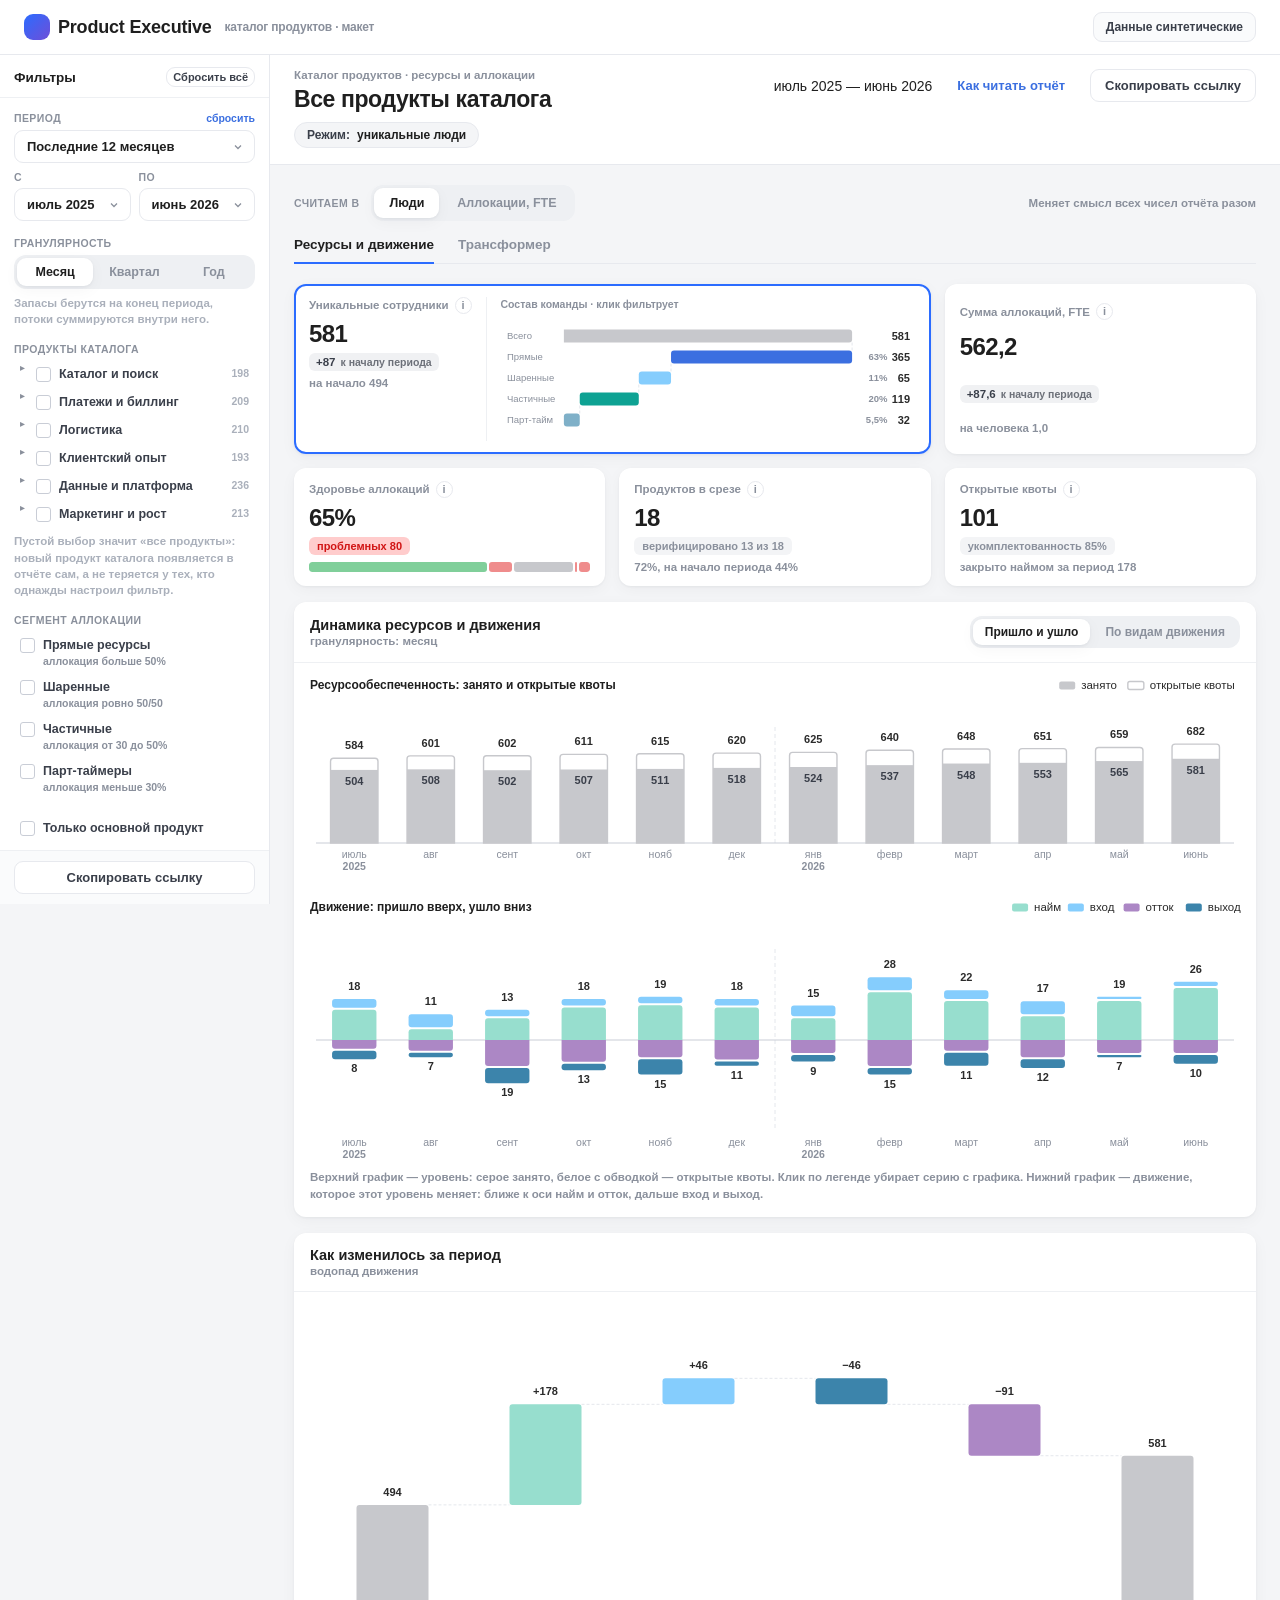
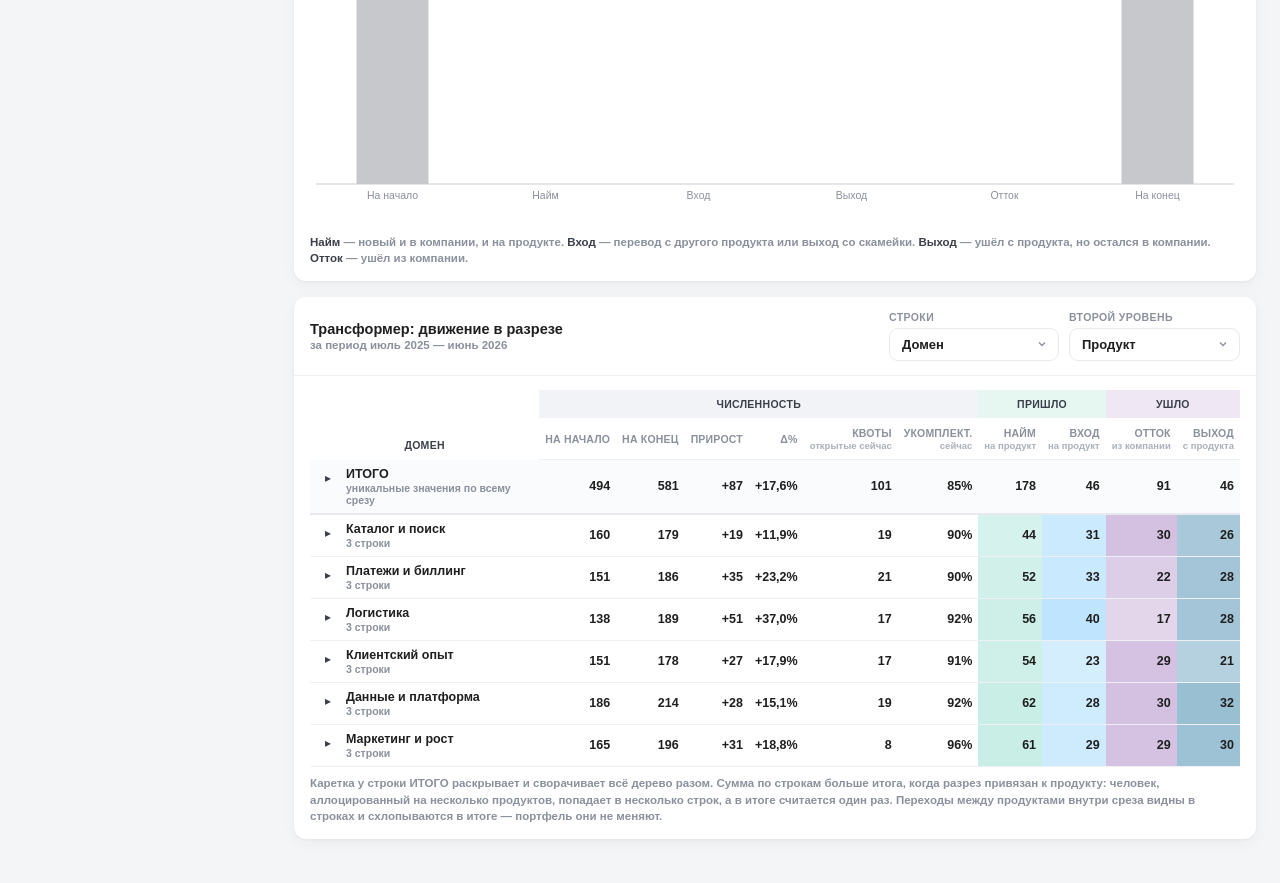
==== index.standalone.html @ 46cd93f0 "Разложение состава — вертикальным каскадом, скругления по правилу Состав команды - Каскад развёрнут " ====
<!DOCTYPE html>
<html lang="ru">
<head>
<meta charset="utf-8">
<meta name="viewport" content="width=device-width,initial-scale=1">
<title>Product Executive Report — ресурсы и аллокации по продуктовой структуре</title>
<style>
/* ============================================================================
   Product Executive Report — стили.
   Дизайн-система TeamPulse: токены раздела 2 скопированы целиком, значения
   не правлены. Всё, что добавлено здесь, собрано ИЗ ТОКЕНОВ — новых величин
   «на глаз» в файле нет.
   ========================================================================== */
:root{
  /* ---------- Поверхности и текст ---------- */
  --bg:#f4f5f7; --card:#ffffff; --line:#e7e9ee; --line2:#eef0f3;
  --ink:#1f1f1f; --ink2:#3a3f4a; --muted:#8a909c; --muted2:#aab0bb;

  /* ---------- Светофор: ровно два сигнала ---------- */
  --green:#12b048; --green-bg:#bff2cd; --green-tx:#0a8f3c;
  --red:#f51f1f;   --red-bg:#ffcccc;   --red-tx:#d11414;
  /* Жёлтый в светофоре ЗАПРЕЩЁН. Он есть только для severity AI-плашек. */
  --warn:#f59300;  --warn-bg:#ffe6a0;  --warn-tx:#9a6500;

  /* ---------- Акцент и служебное ---------- */
  --blue:#3b6fe0;  --blue-bg:#eef3fe;  --act:#2b6cff;
  --ai:#6f4ed8;    --ai-bg:#f2eefc;    --ai-tx:#5334c4;
  --bench:#9aa0ac;

  /* ---------- Расстояния: десять ступеней ---------- */
  --s1:2px;  --s2:4px;  --s3:6px;  --s4:8px;  --s5:10px;
  --s6:12px; --s7:14px; --s8:16px; --s9:20px; --s10:24px;

  /* ---------- Типографика: семь ролей ---------- */
  --fs-micro:9.5px; --fs-cap:10.5px; --fs-note:11.5px; --fs-body:12.5px;
  --fs-lead:13.5px; --fs-head:16px;  --fs-hero:24px;

  /* ---------- Радиусы ---------- */
  --r1:3px; --r2:6px; --r3:9px; --r4:12px; --r5:16px; --r-pill:999px;
  --radius:var(--r4);
  --pad-cell:var(--s5);

  /* ---------- Тени: ровно две ---------- */
  --shadow:0 1px 3px rgba(20,28,45,.06),0 4px 16px rgba(20,28,45,.04);
  --shadow-lg:0 8px 28px rgba(20,28,45,.16);

  /* ---------- Геометрия ---------- */
  --head-h:51px;
  /* Зеркало STACK_GAP из draw.js. Один зазор задаётся двумя механизмами:
     внутри SVG — константой, между двумя SVG — этим токеном. Расходиться
     им нельзя, иначе одинаковый по смыслу воздух выглядит разным. */
  --chart-gap:26px;
  --shelf-w:270px;      /* ширина полки фильтров */
}
*{box-sizing:border-box}
html,body{margin:0;padding:0}
body{font-family:Inter,Helvetica,Arial,sans-serif;font-size:14px;
  background:var(--bg);color:var(--ink);-webkit-font-smoothing:antialiased}
button{font-family:inherit}
.hidden{display:none!important}

/* ===== Шапка приложения ===== */
.apphead{background:#fff;border-bottom:1px solid var(--line);position:sticky;top:0;z-index:50}
.apphead-top{display:flex;align-items:center;gap:var(--s7);padding:var(--s6) var(--s10)}
.logo{font-weight:800;font-size:18px;letter-spacing:-.2px;display:flex;align-items:center;gap:var(--s4)}
.logo .mark{width:26px;height:26px;border-radius:var(--r3);
  background:linear-gradient(135deg,#2b6cff,#6f4ed8);display:inline-block}
.logo small{color:var(--muted);font-weight:600;font-size:12px}
.apphead .spacer{flex:1}
.apphead .period{font-size:12px;color:var(--ink2);font-weight:700;border:1px solid var(--line);
  border-radius:var(--r3);padding:7px var(--s6);background:#fafbfc;white-space:nowrap}

/* ===== Кнопки ===== */
.btn{border:1px solid var(--line);background:#fff;border-radius:var(--r3);padding:8px 14px;
  font-weight:600;color:var(--ink2);cursor:pointer;font-size:13px;display:inline-flex;
  align-items:center;gap:7px;transition:background .15s,border-color .15s}
.btn:hover{background:#fafbfc;border-color:#d8dce4}
.btn.primary{background:var(--act);border-color:var(--act);color:#fff}
.btn.primary:hover{background:#1b5cf0}
.btn.ghost{border-color:transparent;color:var(--blue)}
.btn.ghost:hover{background:var(--blue-bg)}
.btn.xs{padding:3px 6px;min-width:24px;font-size:11px}

/* ===== Раскладка: полка фильтров слева, отчёт справа ===== */
.layout{display:flex;min-height:calc(100vh - var(--head-h));align-items:stretch}
.shelf{width:var(--shelf-w);flex:0 0 var(--shelf-w);background:#fff;
  border-right:1px solid var(--line);position:sticky;top:var(--head-h);
  height:calc(100vh - var(--head-h));display:flex;flex-direction:column}
.shelf-h{display:flex;align-items:center;gap:var(--s4);padding:var(--s6) var(--s7) var(--s5);
  border-bottom:1px solid var(--line2)}
.shelf-h b{font-size:var(--fs-lead);font-weight:800;flex:1}
.shelf-b{flex:1;min-height:0;overflow-y:auto;padding:var(--s7) var(--s7) var(--s9)}
.shelf-f{border-top:1px solid var(--line2);padding:var(--s5) var(--s7);display:flex;gap:var(--s4);background:#fafbfc}
.shelf-f .btn{flex:1;justify-content:center}
.main-col{flex:1;min-width:0;display:flex;flex-direction:column;background:var(--bg)}
.content{flex:1;padding:var(--s9) var(--s10) 44px;min-width:0}

/* ===== Группа фильтров ===== */
.fg{margin-bottom:var(--s8)}
.fg>label,.fg .fg-h{display:flex;align-items:center;gap:var(--s3);font-size:var(--fs-cap);
  text-transform:uppercase;letter-spacing:.4px;color:var(--muted);font-weight:800;margin-bottom:var(--s3)}
.fg .fg-h .sp{flex:1}
.fg .fg-h button{border:0;background:transparent;padding:0;font:inherit;font-size:var(--fs-cap);
  text-transform:none;letter-spacing:0;color:var(--blue);font-weight:700;cursor:pointer}
.fg .fg-h button:hover{text-decoration:underline}
.fhint{font-size:var(--fs-note);color:var(--muted2);font-weight:600;margin-top:var(--s3);line-height:1.4}
.ctl{display:flex;flex-direction:column;gap:5px}
.ctl>span,.ctl label{font-size:var(--fs-cap);text-transform:uppercase;letter-spacing:.4px;
  color:var(--muted);font-weight:800}
select,.ctl select{appearance:none;border:1px solid var(--line);background:#fff;border-radius:var(--r3);
  padding:8px 30px 8px var(--s6);font-size:13px;color:var(--ink);font-weight:600;cursor:pointer;
  width:100%;max-width:100%;text-overflow:ellipsis;font-family:inherit;
  background-image:url("data:image/svg+xml;utf8,<svg xmlns='http://www.w3.org/2000/svg' width='12' height='12' viewBox='0 0 24 24' fill='none' stroke='%238a909c' stroke-width='2.5'><path d='M6 9l6 6 6-6'/></svg>");
  background-repeat:no-repeat;background-position:right var(--s5) center}
.fg-row{display:flex;gap:var(--s4);margin-top:var(--s4)}
.fg-row .ctl{flex:1;min-width:0}

/* Сегментированный переключатель */
.sub-tabs{display:inline-flex;gap:3px;background:#eef0f3;border-radius:var(--r4);padding:3px;margin:0}
.sub-tab{border:0;background:transparent;padding:8px 15px;border-radius:var(--r3);font-weight:700;
  font-size:var(--fs-body);color:var(--muted);cursor:pointer;display:inline-flex;align-items:center;
  gap:7px;transition:background .15s,color .15s;white-space:nowrap}
.sub-tab:hover{color:var(--ink2)}
.sub-tab.active{background:#fff;color:var(--ink);box-shadow:var(--shadow)}
.sub-tabs.wide{display:flex;width:100%}
.sub-tabs.wide .sub-tab{flex:1;justify-content:center;padding:7px var(--s5)}

/* Чекбоксы: дерево продуктов, сегменты, флаги */
.opt-list{display:flex;flex-direction:column;gap:1px}
.opt-i{display:flex;align-items:flex-start;gap:var(--s4);width:100%;text-align:left;border:0;
  background:none;padding:5px var(--s3);border-radius:var(--r2);font:inherit;font-size:var(--fs-body);
  font-weight:600;color:var(--ink2);cursor:pointer;line-height:1.35}
.opt-i:hover{background:#f4f6fa}
.opt-i .box{flex:none;width:15px;height:15px;margin-top:1px;border:1.5px solid #c9cdd6;
  border-radius:var(--r1);background:#fff;position:relative}
.opt-i.on .box{background:var(--act);border-color:var(--act)}
.opt-i.on .box::after{content:'';position:absolute;left:4px;top:1px;width:4px;height:8px;
  border:solid #fff;border-width:0 2px 2px 0;transform:rotate(45deg)}
.opt-i.part .box{background:var(--act);border-color:var(--act)}
.opt-i.part .box::after{content:'';position:absolute;left:2.5px;top:6px;width:8px;height:2px;background:#fff}
.opt-i .nm{min-width:0;flex:1}
.opt-i .cnt{flex:none;font-size:var(--fs-cap);font-weight:700;color:var(--muted2);
  font-variant-numeric:tabular-nums}
.opt-i .sub{display:block;font-size:var(--fs-cap);color:var(--muted);font-weight:600}
.opt-i.kid{padding-left:var(--s9)}
.tree-tw{border:0;background:none;padding:0;margin:0;width:16px;flex:none;color:var(--muted);
  font-size:10px;cursor:pointer;line-height:1.35}
.tree-tw:hover{color:var(--act)}
.tree-row{display:flex;align-items:flex-start}
.tree-row .opt-i{flex:1;min-width:0}

/* «Только основной продукт» — такой же флажок, как остальные фильтры полки.
   Тумблер выглядел деталью из другой системы: в полке уже есть один способ
   включить фильтр, и второй заставлял разбираться, чем они отличаются. */
.sw-row{display:flex;align-items:flex-start;gap:var(--s4);width:100%;text-align:left;
  border:0;background:none;padding:5px var(--s3);border-radius:var(--r2);font:inherit;
  font-size:var(--fs-body);font-weight:600;color:var(--ink2);cursor:pointer;line-height:1.35}
.sw-row:hover{background:#f4f6fa}
.sw{flex:none;width:15px;height:15px;margin-top:1px;border:1.5px solid #c9cdd6;
  border-radius:var(--r1);background:#fff;position:relative}
.sw-row.on .sw{background:var(--act);border-color:var(--act)}
.sw-row.on .sw::after{content:'';position:absolute;left:4px;top:1px;width:4px;height:8px;
  border:solid #fff;border-width:0 2px 2px 0;transform:rotate(45deg)}
.sw-row .sw-t{min-width:0;flex:1}

/* ===== Заголовок отчёта ===== */
.reporthead{background:#fff;border-bottom:1px solid var(--line);padding:var(--s7) var(--s10) var(--s8)}
.rh-row{display:flex;align-items:flex-start;gap:var(--s8);flex-wrap:wrap}
.rh-main{min-width:0;flex:1}
.rh-crumbs{font-size:var(--fs-note);color:var(--muted);font-weight:600;margin-bottom:5px}
.rh-title{font-size:23px;font-weight:800;letter-spacing:-.4px;margin:0 0 var(--s4);line-height:1.2}
.rh-side{display:flex;align-items:center;gap:var(--s5);flex-wrap:wrap}
.chips{display:flex;align-items:center;gap:var(--s4);flex-wrap:wrap}
.chip{display:inline-flex;align-items:center;gap:7px;border-radius:var(--r-pill);padding:5px var(--s6);
  font-size:12px;font-weight:700;background:var(--blue-bg);color:#2b5fd0;border:1px solid #dbe6fd}
.chip .x{width:14px;height:14px;border-radius:50%;border:0;padding:0;cursor:pointer;
  background:rgba(43,95,208,.14);color:#2b5fd0;font-size:11px;line-height:1;
  display:inline-flex;align-items:center;justify-content:center}
.chip .x:hover{background:rgba(43,95,208,.28)}
.chip.bench{background:#f4f5f7;color:var(--ink2);border-color:var(--line)}
.chip.bench b{color:var(--ink)}

/* Полоса режима: люди или аллокации. Стоит над отчётом, потому что меняет
   не один блок, а смысл всех чисел сразу. */
.moderow{display:flex;align-items:center;gap:var(--s6);flex-wrap:wrap;margin:0 0 var(--s8)}
.moderow .lbl{font-size:var(--fs-cap);text-transform:uppercase;letter-spacing:.4px;
  color:var(--muted);font-weight:800}
.moderow .sp{flex:1}
.hint-txt{font-size:var(--fs-note);color:var(--muted);font-weight:600;max-width:520px;text-align:right}
.tabs{display:flex;gap:var(--s10);border-bottom:1px solid var(--line);margin:0 0 var(--s9)}
.tab{border:0;background:none;padding:0 0 var(--s5);font:inherit;font-size:var(--fs-lead);
  font-weight:700;color:var(--muted);cursor:pointer;border-bottom:2px solid transparent;margin-bottom:-1px}
.tab:hover{color:var(--ink2)}
.tab.active{color:var(--ink);border-bottom-color:var(--act)}

/* ===== Заголовок блока ===== */
.block-h{display:flex;align-items:baseline;gap:var(--s6);margin:var(--s10) 0 var(--s5);flex-wrap:wrap}
.block-h:first-child{margin-top:0}
.block-name{font-size:var(--fs-head);font-weight:800;letter-spacing:-.2px}
.block-hint{font-size:12px;color:var(--muted);font-weight:600}
.block-h .sp{flex:1}

/* ===== KPI ===== */
.kpis{display:grid;grid-template-columns:repeat(auto-fit,minmax(176px,1fr));gap:var(--s7);
  margin-bottom:var(--s8)}
.kpis.n2{grid-template-columns:repeat(2,minmax(0,1fr))}
.kpis.n3{grid-template-columns:repeat(3,minmax(0,1fr))}
.kpis.n4{grid-template-columns:repeat(4,minmax(0,1fr))}
.kpis.n5{grid-template-columns:repeat(5,minmax(0,1fr))}
/* Шесть колонок под пять карточек: первая занимает две. Разложение состава
   живёт внутри той карточки, число которой оно разбирает, — отдельной панели
   во всю ширину экрана этот сюжет не заслуживает. */
.kpis.n6{grid-template-columns:repeat(6,minmax(0,1fr))}
.kpi{background:#fff;border-radius:var(--radius);box-shadow:var(--shadow);padding:13px 15px}
.kpi .k-label{font-size:var(--fs-note);color:var(--muted);font-weight:700;margin-bottom:7px;
  display:flex;align-items:center;gap:var(--s3);flex-wrap:wrap}
.kpi .k-val{font-size:var(--fs-hero);font-weight:800;letter-spacing:-.6px;line-height:1.1}
.kpi .k-row{display:flex;align-items:center;gap:var(--s4);margin-top:var(--s3);flex-wrap:wrap}
.kpi .k-row:empty{margin:0}
.kpi .k-sub{font-size:var(--fs-note);color:var(--muted);font-weight:600}
.kpi.lead-card{outline:2px solid var(--act);outline-offset:-2px}
/* Одна высота строк во всей полосе: карточка — subgrid на четыре строки
   родителя. Перенос заголовка в одной карточке добавляет строку ВСЕМ, зато
   значения и подписи остаются на одном уровне. @supports обязателен: без
   subgrid карточка должна остаться обычным блоком. */
@supports (grid-template-rows:subgrid){
  .kpi{display:grid;grid-template-rows:subgrid;grid-row:span 4;row-gap:0}
}
/* Широкая карточка: слева те же четыре строки, справа график. Из subgrid она
   выходит намеренно — её содержимое раскладывается по горизонтали, и
   выравнивать по строкам внутри неё нечего. Соседние карточки продолжают
   выравниваться между собой. */
.kpi.hero{grid-column:span 2;grid-row:span 4;display:flex;align-items:stretch;
  gap:var(--s7);min-width:0}
.kpi.hero .h-left{display:flex;flex-direction:column;min-width:118px;flex:0 0 auto}
.kpi.hero .h-left .k-row:first-of-type{margin-top:auto}
.kpi.hero .h-aside{flex:1;min-width:0;display:flex;flex-direction:column;
  border-left:1px solid var(--line2);padding-left:var(--s7)}
.kpi.hero .h-aside .svgchart{flex:1;min-height:0}
.kpi.hero .h-cap{font-size:var(--fs-cap);color:var(--muted);font-weight:600;
  margin-bottom:var(--s2);line-height:1.35}
.kpi.hero .h-cap b{color:var(--ink2)}

/* Риска состава: форма распределения без таблицы. Числа — в подсказке. */
.mini-bar{display:flex;width:100%;height:10px;gap:2px;border-radius:var(--r1);overflow:hidden}
.mini-bar i{display:block;min-width:2px;border-radius:var(--r1);cursor:help;
  transition:filter .12s}
.mini-bar i:hover{filter:brightness(1.08) saturate(1.3)}

/* ===== Панели ===== */
.panel{background:#fff;border-radius:var(--radius);box-shadow:var(--shadow);overflow:hidden}
.panel-h{padding:var(--s7) var(--s8);font-weight:700;font-size:14.5px;
  border-bottom:1px solid var(--line2);display:flex;align-items:center;
  justify-content:space-between;gap:var(--s6)}
.panel-h .sub{font-size:var(--fs-note);color:var(--muted);font-weight:600}
.panel-h .h-txt{display:flex;flex-direction:column;gap:2px;min-width:0}
.panel-h.with-tabs{flex-wrap:wrap;row-gap:var(--s5)}
.panel-h .sub-tabs{margin:0 0 0 auto;flex:0 0 auto}
.panel-h .sub-tabs .sub-tab{padding:6px var(--s6);font-size:12px}
.panel-h select{width:auto;min-width:150px}
.panel-b{padding:var(--s7) var(--s8)}
/* Переключатели содержимого панели живут в её шапке или первой строкой тела —
   там, где меняется то, что они переключают, а не в отдельной полосе над
   панелью. Больше пяти вариантов — это select, а не сегментированный
   переключатель. */
.h-ctl{display:flex;gap:var(--s5);align-items:flex-end;flex-wrap:wrap;margin:0 0 var(--s7)}
.panel-h .h-ctl{margin:0 0 0 auto}
.h-ctl select{min-width:0;width:auto}
.h-ctl .ctl{min-width:132px}
/* align-items:start — панели с таблицами стоят своей высотой. Тянуть их до
   высоты соседа значит копить пустоту под таблицей: соседняя панель выше
   не потому, что в ней больше смысла, а потому, что в ней больше строк. */
.grid2{display:grid;grid-template-columns:minmax(0,1fr) minmax(0,1fr);gap:var(--s8);align-items:start}
/* Панели с ГРАФИКАМИ, наоборот, тянутся до общей высоты: график умеет
   занять любую высоту, и колонки обязаны заканчиваться на одной линии.
   Иначе под узкой панелью копится серая пустота, которой там быть не должно. */
.grid-60-40{display:grid;grid-template-columns:minmax(0,60fr) minmax(0,40fr);
  gap:var(--s8);align-items:stretch}
.grid-60-40>.panel{display:flex;flex-direction:column;min-width:0}
.grid-60-40>.panel>.panel-b{flex:1;min-height:0;display:flex;flex-direction:column}
.grid-60-40 .panel-b.fill-b>.svgchart{flex:1;min-height:0}
.p-dyn .chart-stack{flex:1;min-height:0;display:flex;flex-direction:column}
.p-dyn .chart-stack>.svgchart{flex:0 0 auto}
.stack{display:flex;flex-direction:column;gap:var(--s8)}

/* ===== Дельты и метки ===== */
.delta{display:inline-flex;align-items:center;gap:5px;font-size:var(--fs-note);font-weight:700;
  padding:3px 7px;border-radius:var(--r2);white-space:nowrap;cursor:help}
.delta .d-vs{font-weight:600;font-size:var(--fs-cap);opacity:.72}
.delta.up{background:var(--green-bg);color:var(--green-tx)}
.delta.down{background:var(--red-bg);color:var(--red-tx)}
.delta.flat{background:#f0f1f3;color:var(--muted)}
.delta.neu{background:#f0f1f3;color:var(--ink2)}
.sig-chip{display:inline-block;font-size:11px;font-weight:700;padding:3px var(--s4);
  border-radius:var(--r2);white-space:nowrap}
.sig-chip.good{background:var(--green-bg);color:var(--green-tx)}
.sig-chip.bad{background:var(--red-bg);color:var(--red-tx)}
.sig-chip.warn,.sig-chip.neutral{background:#f3f4f6;color:var(--muted)}
.kpi-tag{display:inline-block;font-size:9px;font-weight:800;text-transform:uppercase;
  letter-spacing:.3px;padding:2px var(--s3);border-radius:var(--r2);
  background:var(--blue-bg);color:#2b5fd0}
.info{display:inline-flex;align-items:center;justify-content:center;width:17px;height:17px;
  border-radius:50%;border:1px solid var(--line);background:#fff;color:var(--muted);
  font-family:inherit;font-size:11px;font-weight:700;line-height:1;letter-spacing:.2px;
  cursor:help;flex:0 0 auto;user-select:none;transition:border-color .12s,color .12s,background .12s}
.info:hover{border-color:var(--act);background:var(--blue-bg);color:var(--act)}

/* ===== Кольцевой индикатор доли ===== */
.ring{display:inline-flex;align-items:center;gap:var(--s5)}
.ring svg{display:block}
.ring .rv{font-size:var(--fs-lead);font-weight:800}

/* ===== Таблицы ===== */
.ptable{width:100%;border-collapse:collapse;font-size:var(--fs-body)}
.ptable th{font-size:var(--fs-cap);text-transform:uppercase;letter-spacing:.2px;color:var(--muted);
  font-weight:700;text-align:right;padding:var(--s5) var(--s4);border-bottom:1px solid var(--line2);
  white-space:nowrap}
.ptable th.txt{text-align:left;padding-left:var(--pad-cell)}
.ptable td{text-align:right;padding:var(--s4);font-weight:600;border-bottom:1px solid var(--line2);
  white-space:nowrap;font-variant-numeric:tabular-nums}
.ptable td.txt{text-align:left;font-weight:700;padding-left:var(--pad-cell);font-variant-numeric:normal}
.ptable tr.urow{cursor:pointer}
.ptable tr.urow:hover{background:#fafbfc}
.ptable tr.urow.sel{background:#f5f8ff;box-shadow:inset 3px 0 0 var(--act)}
.ptable tr.total td{border-top:2px solid var(--line);border-bottom:0;font-weight:800;background:#fafbfc}
.unit-sub{display:block;font-size:var(--fs-cap);color:var(--muted);font-weight:600;margin-top:1px}
.ptable.dense th{padding:var(--s4) var(--s3);font-size:var(--fs-cap)}
.ptable.dense td{padding:7px var(--s3)}
.ptable.dense td.lead{font-weight:800;color:var(--ink)}
.ptable.dense td.vs,.ptable.dense th.vs{border-left:1px solid var(--line2)}
.tbl-wrap{overflow:auto;max-width:100%}

/* Каретка раскрытия — своя колонка, не приклеена к тексту. Строки без детей
   получают распорку, тогда имена стоят на одной вертикали. */
.caret-btn{display:inline-flex;align-items:center;justify-content:center;width:23px;height:23px;
  margin-right:7px;border:0;background:transparent;border-radius:var(--r2);color:var(--ink2);
  font-size:12px;cursor:pointer;transition:background .15s,color .15s;flex:0 0 auto}
.caret-btn:hover{background:#e7edf7;color:var(--act)}
.caret-btn[data-open]{color:var(--act)}
.caret-spacer{display:inline-block;width:23px;margin-right:7px;flex:0 0 auto}
.ptable td.txt .row-label{display:flex;align-items:flex-start}
.ptable td.txt .row-body{min-width:0}
.ptable tr.lvl2 td.txt{padding-left:var(--s10)}
.ptable tr.lvl2 td.txt .row-body{font-weight:600;color:var(--ink2)}
.ptable tr.lvl2 td{background:#fcfcfd}
.ptable tr.lvl3 td.txt{padding-left:44px}
.ptable tr.lvl3 td.txt .row-body{font-weight:600;color:var(--muted)}
.ptable tr.lvl3 td{background:#fcfcfd}
.hint-col{display:block;font-size:var(--fs-micro);font-weight:700;color:var(--muted2);
  text-transform:none;letter-spacing:0;margin-top:1px}

/* ---------- Трансформер ----------
   Шапка в две строки: смысловые группы сверху, имена колонок под ними.
   Заливка группы — гамма потоков, а НЕ светофор: приход не «хорошо»,
   уход не «плохо», оценки у движения нет. */
.pivot thead th{position:sticky;top:0;z-index:3;background:#fff}
/* Липкая строка ИТОГО стоит ПОД шапкой, поэтому её смещение обязано равняться
   высоте шапки. У таблицы с одной строкой заголовков это 26px, у трансформера
   движения с группами колонок — вдвое больше. Пока смещение было одно на всех,
   двухстрочный отступ у однострочной шапки прятал первую строку данных под
   заголовком: в матрице пропадала самая крупная профессия. */
.pivot tr.total.top td{position:sticky;top:26px;z-index:2;border-top:0;
  border-bottom:2px solid var(--line);background:#fafbfc}
.pivot.grp2 thead tr:last-child th{top:26px}
.pivot.grp2 tr.total.top td{top:52px}
.pivot thead tr.grp th{top:0;text-align:center;font-size:var(--fs-cap);letter-spacing:.3px;
  color:var(--ink2);border-bottom:1px solid #fff}
.pivot thead tr.grp th.g-cnt{background:#f2f3f6}
.pivot thead tr.grp th.g-in{background:#e6f6f1}
.pivot thead tr.grp th.g-out{background:#efe8f4}
.pivot thead tr.grp th.g-alloc{background:#e7f2f7}
.pivot thead th[rowspan]{text-align:left;vertical-align:bottom;background:#fff}
.pivot td .zero{color:var(--muted2)}
.pivot th.txt{min-width:168px}
.pivot td.txt{max-width:260px;white-space:normal}
.stable th,.mtx th{text-align:right}
.stable th.txt,.mtx th.txt{text-align:left}

/* ---------- Разбивка полосой в ячейке ----------
   Кольца и горизонтальные бар-чарты для разбивок запрещены: доля читается
   по числу точнее, чем по углу сектора. Полоса растёт от левого края —
   у всех строк общий старт, поэтому длины сравниваются глазом. */
.btable td.barcell,.btable th.bar-th{text-align:left;padding-left:var(--pad-cell)}
/* Пояснение под именем строки переносится по словам. Общий запрет переносов
   в таблицах касается ЧИСЛОВЫХ колонок — их ужимать нельзя. Здесь же
   однострочное пояснение раздувало первую колонку, и полоса распределения
   уезжала за край панели. */
.btable td.txt{white-space:normal}
.btable td.txt .unit-sub{white-space:normal}
.cellbar{display:block;width:100%;height:13px;background:#f1f3f6;border-radius:var(--r1);
  overflow:hidden;cursor:help}
.cellbar i{display:block;height:100%;border-radius:var(--r1);background:var(--act);min-width:2px}
.btable tr.total td{border-bottom:0}

/* ===== Графики ===== */
.svgchart{width:100%}
.svgchart svg{display:block;max-width:100%}
.svgchart.fill{height:100%;min-height:0}
.chart-stack{display:flex;flex-direction:column;gap:var(--chart-gap)}
/* Легенда как управление сериями: наведение подсвечивает пункт, клик
   выключает серию. Курсор-указатель признаком не считается — его не видно,
   пока не наведёшь, — поэтому у пункта есть ещё и ховер-подсветка. */
.lg{cursor:pointer}
.lg:hover .hit,.lg:focus-visible .hit{fill-opacity:.07}
.lg:focus{outline:none}
.lg:focus-visible .hit{fill-opacity:.12;stroke:var(--act);stroke-width:1.5}
/* Часть разложения, не попавшая в фильтр: гаснет, но с экрана не уходит —
   иначе исчезает целое, к которому относится выбранная часть. */
.barg.dim{opacity:.3}
.barg.dim:hover{opacity:.55}
[data-seg]{cursor:pointer}
.hit{fill:#2b6cff;fill-opacity:0;transition:fill-opacity .12s}
.barg:hover .hit,.ptg:hover .hit{fill-opacity:.05}
.barg:hover .bar{filter:brightness(1.06) saturate(1.25)}
.ptg:hover .dot{r:5.2;stroke-width:2.6}
.svgchart .dot,.svgchart .bar{transition:filter .12s,r .12s,stroke-width .12s}
@keyframes tp-grow{from{transform:scaleY(0)}to{transform:scaleY(1)}}
@keyframes tp-growx{from{transform:scaleX(0)}to{transform:scaleX(1)}}
@keyframes tp-fade{from{opacity:0}to{opacity:1}}
@keyframes tp-draw{from{stroke-dashoffset:1}to{stroke-dashoffset:0}}
.svgchart.anim .bar{transform-box:fill-box;animation:tp-grow .48s cubic-bezier(.22,.61,.36,1) both}
.svgchart.anim .bar.up{transform-origin:50% 100%}
.svgchart.anim .bar.dn{transform-origin:50% 0}
/* Горизонтальная полоса растёт слева направо: направление роста повторяет
   направление чтения, как вертикальный бар повторяет направление шкалы. */
.svgchart.anim .bar.rt{transform-origin:0 50%;animation-name:tp-growx}
.svgchart.anim .ln{stroke-dasharray:1;stroke-dashoffset:1;
  animation:tp-draw .76s cubic-bezier(.4,0,.2,1) both}
.svgchart.anim .lnb{animation:tp-fade .5s ease-out both;animation-delay:.1s}
.svgchart.anim .fade,.svgchart.anim .dot{animation:tp-fade .3s ease-out both}

/* ===== Легенда, сноски, пустое состояние ===== */
.legend{display:flex;gap:var(--s8);flex-wrap:wrap;align-items:center;margin:0 0 var(--s6);
  font-size:12px;color:var(--ink2)}
.legend .sw{display:inline-flex;align-items:center;gap:var(--s3);font-weight:600}
.legend .dot{width:11px;height:11px;border-radius:var(--r1);display:inline-block}
.legend .dot.hollow{background:#fff;border:1.5px dashed}
.tbl-note{margin-top:var(--s4);font-size:var(--fs-note);color:var(--muted);font-weight:600;line-height:1.45}
.tbl-note b{color:var(--ink2)}
.note-inline{font-size:12px;color:var(--muted);background:#fff;border:1px dashed var(--line);
  border-radius:var(--r3);padding:11px var(--s7);margin-bottom:var(--s7);line-height:1.5}
.empty{background:#fff;border-radius:var(--radius);box-shadow:var(--shadow);padding:38px var(--s10);
  text-align:center;color:var(--muted)}
.empty b{display:block;color:var(--ink);font-size:15px;margin-bottom:var(--s3)}

/* ===== Плашка проблемы ===== */
/* Блок, а не flex-строка: внутри плашки живёт обычный текст с выделенными
   числами, и каждый <b> в flex-раскладке становился отдельной колонкой —
   фраза рассыпалась на куски. */
.flag{display:block;border-radius:var(--r3);padding:11px var(--s7);font-size:var(--fs-body);
  font-weight:600;line-height:1.5;background:var(--warn-bg);color:var(--warn-tx);margin-top:var(--s5)}
.flag.ok{background:#fff;border:1px solid var(--line2);color:var(--muted)}
.flag .ok-dot{display:inline-block;width:8px;height:8px;border-radius:50%;
  background:var(--green);margin-right:var(--s3)}

/* ===== Тултип: единственный механизм подсказок ===== */
.tip{position:fixed;z-index:400;pointer-events:none;opacity:0;transform:translateY(3px);
  transition:opacity .11s ease-out,transform .11s ease-out;background:#fff;
  border:1px solid var(--line);border-radius:var(--r3);
  box-shadow:0 10px 30px rgba(24,33,50,.18),0 2px 6px rgba(24,33,50,.08);
  padding:9px var(--s6);font-size:12px;line-height:1.45;color:var(--ink2);font-weight:500;
  min-width:148px;max-width:300px;white-space:normal}
.tip.on{opacity:1;transform:none}
.tip .t-h{display:block;font-size:var(--fs-cap);font-weight:700;letter-spacing:.2px;
  color:var(--muted);margin-bottom:var(--s3)}
.tip .t-x{display:block;font-size:12px;font-weight:500;color:var(--ink2);line-height:1.45}
.tip .t-r{display:flex;align-items:center;gap:var(--s4);margin-top:var(--s2)}
.tip .t-r:first-child{margin-top:0}
.tip .t-m{display:inline-block;flex:0 0 auto;width:10px;height:9px;border-radius:var(--r1)}
.tip .t-m.dash{height:0;width:14px;border-radius:0;border-top:2px dashed;background:none}
.tip .t-l{font-size:var(--fs-note);font-weight:600;color:var(--muted);min-width:0}
.tip .t-v{display:inline;margin:0 0 0 auto;font-size:var(--fs-lead);font-weight:700;color:var(--ink);
  white-space:nowrap;font-variant-numeric:tabular-nums}
.tip .t-r.bench .t-v{color:var(--muted);font-weight:600}
.tip .t-n{display:block;font-size:var(--fs-note);font-weight:500;color:var(--muted);margin-top:5px}
.tip .t-r+.t-n{margin-top:var(--s4);padding-top:7px;border-top:1px solid var(--line2)}
.tip .t-n+.t-n{margin-top:2px;padding-top:0;border-top:0}
.info,.cellbar,.delta{cursor:help}

/* ===== Модалка ===== */
.ovl{position:fixed;inset:0;background:rgba(20,28,45,.42);z-index:60;display:flex;
  align-items:flex-start;justify-content:center;padding:56px 18px;overflow:auto}
.modal{background:#fff;border-radius:var(--r5);box-shadow:var(--shadow-lg);width:100%;
  max-width:660px;overflow:hidden}
.modal-h{padding:18px var(--s10) var(--s7)}
.modal-h h3{margin:0 0 5px;font-size:18px;font-weight:800;letter-spacing:-.3px}
.modal-h p{margin:0;font-size:var(--fs-body);color:var(--muted);line-height:1.45}
.modal-b{padding:var(--s8) var(--s10) var(--s4);border-top:1px solid var(--line2)}
.modal-f{padding:var(--s7) var(--s10) 18px;border-top:1px solid var(--line2);display:flex;
  align-items:center;gap:var(--s5);background:#fafbfc}
.modal-f .sp{flex:1}
.fgrp{margin-bottom:18px}
.fgrp>label{display:block;font-size:11px;text-transform:uppercase;letter-spacing:.4px;
  color:var(--muted);font-weight:800;margin-bottom:var(--s4)}
.fgrp .fhint{font-size:var(--fs-note);color:var(--muted2);font-weight:600;margin-top:7px;line-height:1.45}

/* ===== Доступность ===== */
:focus-visible{outline:3px solid rgba(43,108,255,.32);outline-offset:2px}
button:focus-visible,a:focus-visible,select:focus-visible{outline-color:var(--act)}
.skip-link{position:fixed;left:12px;top:-60px;z-index:9999;background:var(--ink);color:#fff;
  padding:10px var(--s7);border-radius:var(--r3);font-weight:700;text-decoration:none;transition:top .15s}
.skip-link:focus{top:12px}
.sr-only{position:absolute!important;width:1px!important;height:1px!important;padding:0!important;
  margin:-1px!important;overflow:hidden!important;clip:rect(0,0,0,0)!important;
  white-space:nowrap!important;border:0!important}
.urow:focus{outline:3px solid rgba(43,108,255,.25);outline-offset:-3px;background:#f5f8ff}
.shelf-toggle{display:none;border:1px solid var(--line);background:#fff;border-radius:var(--r3);
  padding:8px var(--s5);font-weight:800;color:var(--ink);cursor:pointer}
.shelf-scrim{display:none}
@media (prefers-reduced-motion:reduce){
  *,*:before,*:after{scroll-behavior:auto!important;animation-duration:.01ms!important;
    animation-iteration-count:1!important;transition-duration:.01ms!important}
}

/* ===== Адаптив =====
   Пороги поставлены по замерам: полка 270px плюс минимальная ширина отчёта
   (примерно 860px под трансформер из десяти колонок) перестают помещаться
   около 1180px — там полка и уезжает в выдвижную панель. */
@media(max-width:1360px){
  /* Три колонки, а не четыре: широкая карточка занимает две, и при трёх
     колонках второй ряд заполняется целиком — при четырёх в нём остаются
     две пустые клетки. Порог по замеру: ниже 1360px колонка в шестиполосной
     сетке становится уже 176px, минимальной ширины карточки. */
  .kpis.n6{grid-template-columns:repeat(3,minmax(0,1fr))}
}
@media(max-width:1320px){
  .kpis.n5{grid-template-columns:repeat(3,minmax(0,1fr))}
  .grid2,.grid-60-40{grid-template-columns:1fr}
}
@media(max-width:1180px){
  .layout{display:block}
  .shelf{position:fixed;z-index:120;left:0;top:0;bottom:0;width:min(86vw,320px);height:auto;
    transform:translateX(-105%);transition:transform .22s ease;
    box-shadow:8px 0 28px rgba(20,28,45,.18)}
  .shelf.open{transform:translateX(0)}
  .shelf-scrim{position:fixed;z-index:110;inset:0;background:rgba(20,28,45,.38)}
  .shelf-scrim.open{display:block}
  .shelf-toggle{display:inline-flex}
  .apphead{position:static}
  .content{padding:var(--s8) var(--s9) 40px}
  .reporthead{padding:var(--s7) var(--s9)}
}
@media(max-width:900px){
  .kpis,.kpis.n3,.kpis.n4,.kpis.n5,.kpis.n6{grid-template-columns:repeat(2,minmax(0,1fr));gap:var(--s5)}
  /* Двойная карточка на планшете занимает всю ширину и раскладывается
     сверху вниз: график рядом с числом в 160px не читается. */
  .kpi.hero{flex-direction:column;gap:var(--s5)}
  .kpi.hero .h-aside{border-left:0;border-top:1px solid var(--line2);
    padding-left:0;padding-top:var(--s5);min-height:118px}
  /* На узком экране таблица прокручивается, а не переносится: ужать числовые
     колонки нельзя — между значениями останется меньше воздуха, чем внутри них. */
  .tbl-wrap{overflow-x:auto}
  .ptable.pivot{min-width:860px}
  .panel-h{flex-wrap:wrap}
  .panel-h .sub-tabs{margin-left:0}
}
@media(max-width:640px){
  .kpis,.kpis.n2,.kpis.n3,.kpis.n4,.kpis.n5,.kpis.n6{grid-template-columns:1fr}
  .kpi.hero{grid-column:span 1}
  .sub-tabs{display:flex;overflow-x:auto;max-width:100%}
  .panel-h{padding:var(--s6)}.panel-b{padding:var(--s5)}
  .content{padding:var(--s6)}
  .rh-title{font-size:20px}
  .tabs{gap:var(--s7)}
}

/* ===== Печать: не отдельная вёрстка, а снятие интерактива ===== */
@media print{
  body{background:#fff}
  .apphead,.shelf,.shelf-scrim,.sub-tabs,.btn,.tip,.tabs{display:none!important}
  .layout{display:block}
  .content{padding:0}
  .panel,.kpi{box-shadow:none;break-inside:avoid}
  .chips .x{display:none}
}

</style>
</head>
<body>
<a class="skip-link" href="#view">Перейти к отчёту</a>
<div class="shelf-scrim" id="shelfScrim"></div>

<!-- ===== Шапка приложения =====
     Над телом отчёта живёт только одна полоса. Всё остальное — фильтры,
     контекст, точки входа в справку — внутри тела: во встраиваемом
     инструменте выше тела ничего своего не сверстать. -->
<header class="apphead">
  <div class="apphead-top">
    <button class="shelf-toggle" data-shelf="1" aria-label="Открыть фильтры" aria-expanded="false">☰</button>
    <div class="logo"><span class="mark"></span>Product Executive&nbsp;<small>каталог продуктов · макет</small></div>
    <div class="spacer"></div>
    <span class="period">Данные синтетические</span>
  </div>
</header>

<!-- ===== Полка фильтров слева, отчёт справа =====
     Полка стоит слева и остаётся на экране: этот отчёт читают, крутя
     страницу вниз, и фильтр обязан быть под рукой на любом блоке. -->
<div class="layout">
  <aside class="shelf" id="shelf" aria-label="Фильтры отчёта">
    <div class="shelf-h"><b>Фильтры</b>
      <button class="btn xs" data-reset="all">Сбросить всё</button></div>
    <div class="shelf-b" id="shelfBody"></div>
    <div class="shelf-f">
      <button class="btn" data-link="1">Скопировать ссылку</button>
    </div>
  </aside>

  <div class="main-col">
    <section class="reporthead" id="reporthead"></section>
    <main class="content" id="view" tabindex="-1"></main>
  </div>
</div>

<!-- ===== Как читать отчёт =====
     Онбординг, а не документация: четыре правила, каждое одной фразой
     и одним абзацем пояснения. -->
<div class="ovl hidden" id="helpOvl">
  <div class="modal">
    <div class="modal-h">
      <h3>Как читать отчёт</h3>
      <p>Четыре правила, которые делают весь отчёт понятным.</p>
    </div>
    <div class="modal-b">
      <div class="fgrp">
        <label>Люди и аллокации — разные числа, и оба верные</label>
        <div class="fhint">Аллокация — процент занятости человека на продукте, поэтому один человек
          живёт сразу на нескольких продуктах. В режиме «Люди» он считается один раз, в режиме
          «Аллокации» — своими процентами. Переключатель наверху меняет смысл всех чисел разом.</div>
      </div>
      <div class="fgrp">
        <label>Сумма по продуктам больше итога — так и должно быть</label>
        <div class="fhint">В разрезе по продуктам человек попадает в столько строк, на сколько
          продуктов он аллоцирован, а в итоге считается один раз. По этой же причине переходы между
          продуктами внутри выбранного среза видны в строках и схлопываются в итоге: портфель они
          не меняют.</div>
      </div>
      <div class="fgrp">
        <label>Четыре вида движения, а не два</label>
        <div class="fhint">Найм на продукт — человек новый и в компании, и на продукте.
          Вход на продукт — уже работал, но стоял на другом. Выход с продукта — остался в компании.
          Отток — ушёл из компании. В режиме аллокаций к ним добавляется пятое движение:
          изменение процента у тех, кто с продукта не уходил.</div>
      </div>
      <div class="fgrp">
        <label>Цвет здесь почти всегда категория, а не оценка</label>
        <div class="fhint">Гамма движения — бирюзовый приход, сиреневый уход — это виды потока,
          а не «хорошо» и «плохо»: рост найма сам по себе не достижение. Зелёный и красный
          появляются только там, где оценка действительно есть: верификация аллокаций,
          укомплектованность квот и здоровье аллокаций.</div>
      </div>
    </div>
    <div class="modal-f"><div class="sp"></div>
      <button class="btn primary" data-helpclose="1">Понятно</button></div>
  </div>
</div>

<!-- Порядок жёсткий: каждый следующий файл читает неймспейс предыдущего.
     Внешних библиотек нет — всё рисуется на голом SVG в draw.js. -->
<script>
/* ============================================================================
   data.js — модель данных Product Executive Report. Неймспейс: window.PXDATA.
   Загружается первым: draw.js, ui.js, screens/* и app.js читают только его.

   Почему модель именно такая
   --------------------------
   Продуктовая структура отличается от управленческой одной сущностью —
   АЛЛОКАЦИЕЙ. Аллокация это процент занятости человека на продукте, поэтому
   один человек одновременно живёт на нескольких продуктах. Из этого следует
   всё остальное:

   1. Данные хранятся не «численностью по продукту», а ПАРАМИ «человек ×
      продукт» с помесячным процентом. Любая метрика отчёта — свёртка этих пар,
      и переключатель «Люди / Аллокации» это выбор того, чем сворачивать:
      уникальными людьми или суммой процентов.
   2. В режиме «Люди» человек считается ОДИН РАЗ внутри группы. Поэтому сумма
      по продуктам больше числа уникальных сотрудников — это не ошибка, это и
      есть аллокация, и отчёт говорит об этом сноской, а не прячет.
   3. Движение в режиме «Люди» считается по присутствию человека в срезе, а не
      по парам: иначе человек, вошедший сразу на два продукта, дал бы «+2»
      к численности, которая выросла на одного.
   4. Изменение аллокации существует только в режиме «Аллокации». В людях его
      нет по определению: человек не может прийти на 30% себя.

   Данные СИНТЕТИЧЕСКИЕ и генерируются детерминированно (seed в mulberry32):
   отчёт — макет, но числа обязаны сходиться между собой. Водопад сходится
   с динамикой, разбивки сходятся с итогом, сумма движений даёт прирост.
   Это проверяет smoke.js.
   ========================================================================== */
(function(){
'use strict';

/* ---------- Детерминированный генератор ----------
   Seed фиксирован: отчёт, который при каждой перезагрузке показывает другие
   числа, нельзя обсуждать на встрече. */
function mulberry32(a){
  return function(){
    a|=0;a=a+0x6D2B79F5|0;
    let t=Math.imul(a^a>>>15,1|a);
    t=t+Math.imul(t^t>>>7,61|t)^t;
    return((t^t>>>14)>>>0)/4294967296;
  };
}
const rnd=mulberry32(20260808);
function ri(a,b){return a+Math.floor(rnd()*(b-a+1))}
function chance(p){return rnd()<p}
function wpick(pairs){
  let s=0;for(let i=0;i<pairs.length;i++)s+=pairs[i][1];
  let r=rnd()*s;
  for(let i=0;i<pairs.length;i++){r-=pairs[i][1];if(r<=0)return pairs[i][0]}
  return pairs[pairs.length-1][0];
}

/* ============================================================================
   1. Время
   ========================================================================== */
const MON=['янв','февр','март','апр','май','июнь','июль','авг','сент','окт','нояб','дек'];
const MON_FULL=['январь','февраль','март','апрель','май','июнь','июль','август',
                'сентябрь','октябрь','ноябрь','декабрь'];
const ROMAN=['I','II','III','IV'];
const START_Y=2024, START_M=6;      /* июль 2024 */
const N=24;                          /* два полных года помесячно */

const MONTHS=[];
for(let i=0;i<N;i++){
  const t=START_M+i, y=START_Y+Math.floor(t/12), m=t%12;
  MONTHS.push({i,m,y,label:MON[m],full:MON_FULL[m],isYearStart:m===0,q:Math.floor(m/3)});
}
function mLabel(i){return MONTHS[i].label+' '+MONTHS[i].y}
function mLabelFull(i){return MONTHS[i].full+' '+MONTHS[i].y}

/* ---------- Гранулярность ----------
   Ведро — это отрезок месяцев. У запасов (численность, аллокации, квоты)
   берётся значение ПОСЛЕДНЕГО месяца ведра, у потоков (найм, отток) — сумма
   по месяцам. Смешивать нельзя: сумма численностей за квартал — это не
   численность за квартал, а бессмыслица утроенного размера. */
const GRAN=[
  {key:'m',name:'Месяц'},
  {key:'q',name:'Квартал'},
  {key:'y',name:'Год'}
];
function buckets(i0,i1,gran){
  const out=[];
  let cur=null;
  for(let i=i0;i<=i1;i++){
    const M=MONTHS[i];
    const id=gran==='m'?('m'+i):gran==='q'?(M.y+'q'+M.q):('y'+M.y);
    if(!cur||cur.id!==id){
      cur={id,from:i,to:i,
        label:gran==='m'?M.label:gran==='q'?(ROMAN[M.q]+' кв.'):String(M.y),
        year:M.y,
        isYearStart:gran==='m'?M.isYearStart:(gran==='q'?M.q===0:true)};
      out.push(cur);
    }else cur.to=i;
  }
  /* Крайние год и квартал в окне почти всегда неполные. Молчать об этом
     нельзя: «2024» из шести месяцев рядом с полным «2025» читается как провал
     найма, хотя это просто короче отрезок. */
  out.forEach(b=>{
    const full=gran==='m'?1:gran==='q'?3:12;
    b.months=b.to-b.from+1;
    b.partial=b.months<full;
  });
  return out;
}

/* ============================================================================
   2. Продуктовая структура
   ========================================================================== */
const TREE=[
  ['d1','Каталог и поиск',      ['Каталог товаров','Поиск и выдача','Рекомендации']],
  ['d2','Платежи и биллинг',    ['Платежи','Биллинг','Антифрод']],
  ['d3','Логистика',            ['Доставка','Складская логистика','Маршрутизация']],
  ['d4','Клиентский опыт',      ['Мобильное приложение','Веб-витрина','Поддержка']],
  ['d5','Данные и платформа',   ['Дата-платформа','ML-платформа','Инфраструктура']],
  ['d6','Маркетинг и рост',     ['Growth-инструменты','CRM и коммуникации','Маркетинговая аналитика']]
];
const DOMAINS=[], PRODUCTS=[], PROD=Object.create(null), DOM=Object.create(null);
TREE.forEach(([did,dname,leaves])=>{
  const d={id:did,name:dname,kids:[]};
  DOMAINS.push(d);DOM[did]=d;
  leaves.forEach((nm,j)=>{
    const p={id:did+'_'+(j+1),name:nm,dom:did,domName:dname,
      verifiedFrom:null};
    PRODUCTS.push(p);PROD[p.id]=p;d.kids.push(p.id);
  });
});
const NPROD=PRODUCTS.length;
const PIDX=Object.create(null);
PRODUCTS.forEach((p,i)=>{PIDX[p.id]=i});

/* Верификация аллокаций — не свойство отчёта, а факт: владелец продукта
   подтвердил состав команды. Доля неподтверждённых задана числом, а не
   монеткой на каждый продукт: при восемнадцати бросках монетка легко даёт
   один-два промаха, и целая метрика отчёта остаётся без содержания.
   Часть продуктов подтверждается в середине окна — отсюда динамика доли. */
const UNVERIFIED=5;
(function(){
  const idx=PRODUCTS.map((p,i)=>i);
  for(let i=idx.length-1;i>0;i--){const j=ri(0,i);const t=idx[i];idx[i]=idx[j];idx[j]=t}
  idx.slice(UNVERIFIED).forEach(i=>{PRODUCTS[i].verifiedFrom=ri(0,N-2)});
})();

/* ============================================================================
   3. Атрибуты людей
   ========================================================================== */
const PROFS=['Разработка','Аналитика','Продукт','Дизайн','Тестирование','DevOps','Data Science','Менеджмент'];
const PROF_W=[[0,34],[1,14],[2,10],[3,7],[4,12],[5,7],[6,8],[7,8]];
const GRADES=['Junior','Middle','Senior','Lead'];
const GRADE_W=[[0,17],[1,42],[2,30],[3,11]];
const LOCS=['Москва','Санкт-Петербург','Екатеринбург','Новосибирск','Удалённо'];
const LOC_W=[[0,44],[1,20],[2,11],[3,9],[4,16]];
const EMPS=['Штат','Аутстафф'];
const EMP_W=[[0,86],[1,14]];

/* ============================================================================
   4. Сегменты аллокации и здоровье
   ========================================================================== */
/* short — для тесных мест (ось мини-графика в карточке). Полное имя всегда
   остаётся в подсказке: сокращение экономит место, а не смысл. */
const SEGMENTS=[
  {key:'direct', name:'Прямые ресурсы', short:'Прямые',    hint:'аллокация больше 50%'},
  {key:'shared', name:'Шаренные',       short:'Шаренные',  hint:'аллокация ровно 50/50'},
  {key:'partial',name:'Частичные',      short:'Частичные', hint:'аллокация от 30 до 50%'},
  {key:'part',   name:'Парт-таймеры',   short:'Парт-тайм', hint:'аллокация меньше 30%'}
];
const SEG_KEYS=SEGMENTS.map(s=>s.key);
/* Границы заданы так, что интервалы не пересекаются и покрывают всю шкалу:
   ровно 50 — это «шаренный», а не «частичный». */
function segOf(pct){return pct>50?'direct':pct===50?'shared':pct>=30?'partial':'part'}
/* ---------- Сегмент — свойство ЧЕЛОВЕКА, а не пары ----------
   Сегмент считается по МАКСИМАЛЬНОЙ аллокации человека внутри выбранного
   среза. Это принципиально: сегменты — легенда метрики «уникальные
   сотрудники», и они обязаны раскладывать её точно. Пока сегмент был
   свойством пары, один человек попадал в две строки сразу, сумма строк
   давала 914 против 586 уникальных, и это число сбивало с толку каждого,
   кто пытался прочитать разбивку как разбивку.

   Теперь человек ровно в одном сегменте: если он стоит на 70% и на 30%,
   он прямой ресурс, а не «прямой и парт-таймер одновременно». */
const SEG_BY_KEY=Object.create(null);SEGMENTS.forEach(s=>{SEG_BY_KEY[s.key]=s});

const HEALTH=[
  {key:'norm', name:'Аллокация 100%',        hint:'сумма аллокаций по всем продуктам ровно 100%', bad:false},
  {key:'over', name:'Больше 100%',           hint:'человек аллоцирован сверх ставки — данные требуют проверки', bad:true},
  {key:'under',name:'От 30 до 99%',          hint:'сумма аллокаций меньше ставки', bad:false},
  {key:'low',  name:'Меньше 30%',            hint:'человек почти не аллоцирован ни на один продукт', bad:true},
  {key:'zero', name:'Аллокация 0%',          hint:'человек есть в структуре, но не аллоцирован ни на один продукт', bad:true}
];
function healthOf(sum){
  if(sum<=0)return 'zero';
  if(sum>100.001)return 'over';
  if(sum>99.999)return 'norm';
  if(sum>=30)return 'under';
  return 'low';
}

/* ============================================================================
   5. Люди и аллокации
   ------------------------------------------------------------------------
   Симуляция помесячная: человек приходит, набирает продукты, меняет доли,
   уходит с продукта или из компании. Именно так рождаются четыре разных
   события движения, которые в управленческом отчёте неразличимы:
     найм на продукт   — человек новый и в компании, и на продукте;
     вход на продукт   — человек уже работал, но на этом продукте не стоял;
     выход с продукта  — человек остался в компании, аллокация обнулилась;
     отток с продукта  — человек ушёл из компании.
   ========================================================================== */
const NPEOPLE=760;
const PEOPLE=[], ALLOC=[];
/* home — «организационный дом» человека: продукт, к которому он относится
   структурно. Нужен ровно для одного случая — здоровья аллокаций: человек
   с нулевой аллокацией не попадает ни на один продукт, и без якоря его
   не показать вовсе. */
for(let id=0;id<NPEOPLE;id++){
  const from=chance(0.55)?-1:ri(0,N-1);
  let to=null;
  if(chance(0.30)){
    const t=(from<0?ri(0,N-1):from+ri(3,18));
    if(t<N)to=t;
  }
  PEOPLE.push({id,
    prof:PROFS[wpick(PROF_W)],grade:GRADES[wpick(GRADE_W)],
    loc:LOCS[wpick(LOC_W)],emp:EMPS[wpick(EMP_W)],
    from,to,home:PRODUCTS[ri(0,NPROD-1)].id});
}
/* Профиль занятости человека: сколько продуктов и с какими долями.
   Раскладки подобраны так, чтобы все четыре сегмента и все пять состояний
   здоровья встречались в заметных количествах — иначе разбивку не на чем
   показывать. */
const SHAPES=[
  /* Сегмент человека определяется его МАКСИМАЛЬНОЙ долей, поэтому раскладки
     подобраны по сегментам, а не по числу продуктов: иначе почти все люди
     оказывались прямыми ресурсами, и разбивка, которая должна быть легендой
     KPI, не показывала ничего. Ориентир: прямые ~55%, шаренные ~15%,
     частичные ~15%, парт-таймеры ~12%, без аллокации ~3%. */
  [[100],26],                    /* прямые: один продукт целиком */
  [[90],4],                      /* прямые с недоаллокацией */
  [[80,20],6],
  [[70,30],8],
  [[60,40],6],
  [[60],3],
  [[70,50],2],                   /* переаллокация: 120% */
  [[100,30],2],                  /* переаллокация: 130% */
  [[50,50],11],                  /* шаренные */
  [[50,30,20],5],
  [[40,30,30],5],                /* частичные */
  [[45,35,20],4],
  [[40,40,20],4],
  [[35,35,30],3],
  [[25,25,25,25],5],             /* парт-таймеры */
  [[25,25,25],3],
  [[20,20,20,20],2],
  [[25],2],
  [[],3]                         /* без аллокации вовсе */
];
function shape(){return wpick(SHAPES).slice()}

function pickProducts(n,homeIdx){
  const out=[homeIdx];
  while(out.length<n){
    const k=ri(0,NPROD-1);
    if(out.indexOf(k)<0)out.push(k);
  }
  return out;
}
/* Пары «человек × продукт». pct — Int16Array на все 24 месяца: ноль означает
   «на продукте не стоит», и это же значение отвечает за периоды до найма
   и после увольнения. Отдельного признака активности не нужно. */
const PAIR=Object.create(null);          /* pid|prodIdx -> запись */
function pairOf(pid,prodIdx){
  const k=pid+'|'+prodIdx;
  let a=PAIR[k];
  if(!a){a={pid,prod:prodIdx,pct:new Int16Array(N)};PAIR[k]=a;ALLOC.push(a)}
  return a;
}
const BENCH_FOREVER=9999;
PEOPLE.forEach(p=>{
  const homeIdx=PIDX[p.home];
  const start=Math.max(0,p.from<0?0:p.from);
  const stop=p.to==null?N-1:p.to;
  let cur=shape();
  let prods=cur.length?pickProducts(cur.length,homeIdx):[];
  /* «Скамейка» — человек есть в компании, но не аллоцирован ни на один
     продукт. Без неё вход и выход на продукт схлопываются в ноль, когда
     выбраны все продукты: перетоки между продуктами внутри портфеля друг
     друга гасят, и единственное настоящее движение границы портфеля — это
     как раз приход со скамейки и уход на неё. */
  let bench=cur.length?0:(chance(0.45)?BENCH_FOREVER:ri(2,14));
  for(let m=start;m<=stop;m++){
    if(bench>0){
      bench--;
      if(bench===0){
        const s2=shape();
        if(s2.length){cur=s2;prods=pickProducts(s2.length,homeIdx)}
        else bench=ri(2,6);
      }
      continue;                                           /* месяц без аллокации */
    }
    /* Раз в несколько месяцев состав или доли меняются. Вероятности низкие:
       перетасовка каждый месяц дала бы движение, которого в жизни не бывает. */
    if(m>start){
      if(chance(0.008)){bench=ri(1,5);prods=[];cur=[];continue}   /* уход на скамейку */
      if(chance(0.030)&&cur.length<3){                    /* вход на новый продукт */
        const free=[];
        for(let k=0;k<NPROD;k++)if(prods.indexOf(k)<0)free.push(k);
        const add=free[ri(0,free.length-1)];
        const take=cur.length===1?ri(20,40):ri(10,30);
        prods.push(add);cur.push(take);
        cur[0]=Math.max(10,cur[0]-take);
      }else if(chance(0.024)&&cur.length>1){              /* выход с продукта */
        const k=ri(1,cur.length-1);
        const back=cur[k];
        prods.splice(k,1);cur.splice(k,1);
        cur[0]=Math.min(100,cur[0]+back);
      }else if(chance(0.050)){
        /* Чаще всего доля не появляется из воздуха, а ПЕРЕЕЗЖАЕТ с продукта на
           продукт: сумма по человеку остаётся прежней. Пока любое изменение
           меняло сумму, здоровые «ровно 100%» вымывались за полгода, и отчёт
           показывал недоаллокацию там, где её нет. */
        if(cur.length>1&&chance(0.55)){
          const i=ri(0,cur.length-1);
          let j=ri(0,cur.length-1);if(j===i)j=(i+1)%cur.length;
          const d=Math.min(cur[i]-10,ri(5,20));
          if(d>0){cur[i]-=d;cur[j]+=d}
        }else{
          /* Изменение самой загрузки человека. Процесс возвращающийся: у кого
             недобор — догружают, у кого перебор — снимают. Без этого за год
             все расползались от ста процентов, и здоровье аллокаций
             показывало недоаллокацию там, где её нет. */
          let sum=0;for(let z=0;z<cur.length;z++)sum+=cur[z];
          const k=ri(0,cur.length-1);
          let d;
          if(sum>100)d=-ri(5,20);
          else if(sum<100)d=ri(5,25);
          else d=chance(0.5)?ri(5,20):-ri(5,20);
          cur[k]=Math.max(10,Math.min(100,cur[k]+d));
        }
      }
    }
    for(let k=0;k<prods.length;k++)pairOf(p.id,prods[k]).pct[m]=cur[k];
  }
});

/* ---------- Производные помесячные срезы ----------
   sumPct[pid][m] — суммарная аллокация человека: на ней стоит здоровье.
   mainProd[pid][m] — основной продукт: аллокация строго больше 50%, то есть
   продукт, на котором человек проводит больше половины себя. Ровно этот
   признак делает возможной аналитику «один человек — один продукт», без
   которой HR-метрики (текучесть, оценки ревью) считать нельзя: делить
   человека между продуктами по процентам они не умеют. */
const sumPct=[], mainProd=[], PAIRS_BY_PID=[];
for(let i=0;i<NPEOPLE;i++){
  sumPct.push(new Int16Array(N));
  mainProd.push(new Int16Array(N).fill(-1));
  PAIRS_BY_PID.push([]);
}
ALLOC.forEach((a,ai)=>{
  const s=sumPct[a.pid], mp=mainProd[a.pid];
  PAIRS_BY_PID[a.pid].push(ai);
  for(let m=0;m<N;m++){
    const v=a.pct[m];
    if(!v)continue;
    s[m]+=v;
    if(v>50)mp[m]=a.prod;
  }
});

/* ---------- Квоты ----------
   Квота считается на продукте, поэтому открытые квоты живут рядом с людьми
   и в моменте, и в динамике. Закрытая квота — это нанятый человек, поэтому
   отдельного ряда «закрытые» в данных нет: закрытые — это факт численности.
   Здесь хранится только ОТКРЫТАЯ часть. */
const OPENQ=[];
PRODUCTS.forEach((p,pi)=>{
  const arr=new Int16Array(N);
  let v=ri(0,5);
  for(let m=0;m<N;m++){
    v=Math.max(0,v+(chance(0.30)?ri(-2,2):0));
    if(chance(0.07))v+=ri(1,3);
    arr[m]=Math.min(11,v);
  }
  OPENQ.push(arr);
});
/* Квота в аллокациях — та же квота, но в FTE. Открывают их обычно на целую
   ставку, поэтому 1 квота = 1,0 FTE; дробные квоты встречаются, но редко. */
function openQuota(prodIdx,m){return OPENQ[prodIdx][m]}

/* ============================================================================
   6. Форматирование чисел
   ========================================================================== */
const THIN=' ';                 /* тонкий пробел для разрядов */
const MINUS='−';                /* типографский минус: дефис короче и ниже */
function group(s){return s.replace(/\B(?=(\d{3})+(?!\d))/g,THIN)}
function fmtInt(v){
  const n=Math.round(v);
  return (n<0?MINUS:'')+group(String(Math.abs(n)));
}
function fmtFte(v){
  const a=Math.abs(v);
  return (v<0?MINUS:'')+group(a.toFixed(1).split('.')[0])+','+a.toFixed(1).split('.')[1];
}
/* Единственная точка, где решается, целое перед нами или доля ставки.
   Пока форматтеров было два, соседние ячейки одной строки писали одно и то же
   число по-разному. */
function fmtVal(mode,v){return mode==='fte'?fmtFte(v):fmtInt(v)}
function fmtDelta(mode,v){
  if(Math.abs(v)<(mode==='fte'?0.05:0.5))return '0';
  return (v>0?'+':'')+fmtVal(mode,v);
}
function fmtPct(v,d){
  if(v==null)return '—';
  const s=(+v).toFixed(d==null?1:d).replace('.',',');
  return (v<0?'':'')+s+'%';
}
function fmtPp(v){
  if(Math.abs(v)<0.05)return '0'+THIN+'п.п.';
  return (v>0?'+':MINUS)+Math.abs(v).toFixed(1).replace('.',',')+THIN+'п.п.';
}

/* ============================================================================
   7. Разрезы
   ------------------------------------------------------------------------
   Каждый разрез умеет две вещи: назвать группу пары и назвать группу
   человека. Разделение принципиальное: продукт и сегмент — свойство ПАРЫ
   (человек на разных продуктах стоит в разных сегментах), профессия и грейд —
   свойство ЧЕЛОВЕКА.
   ========================================================================== */
const DIMS=[
  {key:'product',name:'Продукт',    quota:'leaf',of:(a,p,m,st)=>PRODUCTS[a.prod].name},
  {key:'domain', name:'Домен',      quota:'dom', of:(a,p,m,st)=>PRODUCTS[a.prod].domName},
  {key:'seg',    name:'Сегмент аллокации',      of:(a,p,m,st)=>SEG_BY_KEY[scopeSeg(st,a.pid,m)].name},
  {key:'prof',   name:'Профессия',              of:(a,p,m,st)=>p.prof},
  {key:'grade',  name:'Грейд',                  of:(a,p,m,st)=>p.grade},
  {key:'loc',    name:'Локация',                of:(a,p,m,st)=>p.loc},
  {key:'emp',    name:'Тип занятости',          of:(a,p,m,st)=>p.emp}
];
const DIM_BY_KEY=Object.create(null);DIMS.forEach(d=>{DIM_BY_KEY[d.key]=d});
/* Порядок строк в таблицах — не по алфавиту и не по величине: у грейдов
   и сегментов он смысловой, и переставлять его сортировкой нельзя. */
const DIM_ORDER={
  grade:GRADES,
  seg:SEGMENTS.map(s=>s.name),
  emp:EMPS,
  domain:DOMAINS.map(d=>d.name),
  product:PRODUCTS.map(p=>p.name)
};

/* ============================================================================
   8. Запрос
   ------------------------------------------------------------------------
   Одна функция строит «единицы наблюдения»: Map<группа, Map<человек, ряд>>.
   Ряд — Float32Array по месяцам окна плюс один месяц слева (нужен, чтобы
   отличить вход на продукт от того, что человек стоял там и раньше).

   В людях ряд хранит 1/0 присутствия человека в группе, в аллокациях — сумму
   процентов. Дальше все метрики считаются одинаково, независимо от режима:
   именно поэтому переключатель «Люди / Аллокации» не заводит второй кодовый
   путь и не может разъехаться сам с собой.
   ========================================================================== */
function inScope(st,prodIdx){return st.prodSet[prodIdx]===1}
function personPass(st,p){
  return (!st.prof||st.prof===p.prof)&&(!st.grade||st.grade===p.grade)&&
         (!st.loc||st.loc===p.loc)&&(!st.emp||st.emp===p.emp);
}
/* Сегмент человека внутри среза: максимальная его аллокация на продуктах,
   попавших в фильтр. Кэш висит на объекте состояния, а не в модуле: состояние
   создаётся заново на каждый рендер, поэтому кэш не может протухнуть. */
function scopeSeg(st,pid,m){
  const cache=st._seg||(st._seg=new Map());
  const k=pid*100+m;
  const hit=cache.get(k);
  if(hit!==undefined)return hit;
  let mx=0;
  const list=PAIRS_BY_PID[pid];
  for(let i=0;i<list.length;i++){
    const a=ALLOC[list[i]];
    if(st.prodSet[a.prod]!==1)continue;
    const v=a.pct[m];
    if(!v)continue;
    if(st.mainOnly&&mainProd[pid][m]!==a.prod)continue;
    if(v>mx)mx=v;
  }
  const res=mx?segOf(mx):null;
  cache.set(k,res);
  return res;
}
/* Активность пары в месяце: продукт в срезе, человек проходит фильтры,
   сегмент человека выбран, и — если включён режим «только основной
   продукт» — этот продукт для человека основной. */
function active(st,a,p,m){
  const v=a.pct[m];
  if(!v)return 0;
  if(st.mainOnly&&mainProd[a.pid][m]!==a.prod)return 0;
  if(st.segs&&st.segs.length&&st.segs.indexOf(scopeSeg(st,a.pid,m))<0)return 0;
  return v;
}
/* Ключ строки. Разрезам нужен и месяц, и состояние: сегмент человека
   считается внутри выбранного среза продуктов. */
function keyer(dimKey,st){
  const d=DIM_BY_KEY[dimKey];
  if(!d)return null;
  return function(a,p,m){return d.of(a,p,m,st)};
}
function units(st,keyFn){
  const mode=st.mode, i0=st.i0, i1=st.i1;
  const M=i1-i0+2;                    /* +1 месяц слева под «было / стало» */
  const base=i0-1;
  const out=new Map();
  for(let ai=0;ai<ALLOC.length;ai++){
    const a=ALLOC[ai], p=PEOPLE[a.pid];
    if(!inScope(st,a.prod))continue;
    if(!personPass(st,p))continue;
    for(let j=0;j<M;j++){
      const m=base+j;
      if(m<0||m>=N)continue;
      const v=active(st,a,p,m);
      if(!v)continue;
      const g=keyFn?keyFn(a,p,m):'*';
      let byP=out.get(g);
      if(!byP){byP=new Map();out.set(g,byP)}
      let row=byP.get(a.pid);
      if(!row){row=new Float32Array(M);byP.set(a.pid,row)}
      row[j]+=mode==='fte'?v/100:1;
    }
  }
  /* В людях ряд обязан быть 0/1: человек, стоящий на двух продуктах одной
     группы, всё равно один человек. Приводим здесь, а не в цикле, — иначе
     пришлось бы помнить, была ли уже засчитана пара. */
  if(mode!=='fte'){
    out.forEach(byP=>byP.forEach(row=>{
      for(let j=0;j<row.length;j++)if(row[j]>1)row[j]=1;
    }));
  }
  return out;
}

/* ---------- Метрики группы ----------
   Из ряда «было / стало» получаются все девять колонок трансформера.
   Правило одно: если значение появилось — это приход, если исчезло — уход,
   а разница между двумя ненулевыми это изменение аллокации. Что именно
   считать наймом, а что входом, решает дата появления человека в компании. */
function metricsOf(byP,st){
  const i0=st.i0,i1=st.i1,base=i0-1,M=i1-i0+2, mode=st.mode;
  const res={begin:0,end:0,hire:0,inp:0,out:0,attr:0,up:0,dn:0,
             mHire:[],mIn:[],mOut:[],mAttr:[],mUp:[],mDn:[],stock:[]};
  for(let j=0;j<M;j++){res.mHire[j]=0;res.mIn[j]=0;res.mOut[j]=0;res.mAttr[j]=0;res.mUp[j]=0;res.mDn[j]=0;res.stock[j]=0}
  byP.forEach((row,pid)=>{
    const p=PEOPLE[pid];
    for(let j=0;j<M;j++){
      const m=base+j, cur=row[j], prev=j>0?row[j-1]:0;
      res.stock[j]+=cur;
      if(j===0)continue;
      if(prev<=0&&cur>0){
        if(p.from===m)res.mHire[j]+=cur;else res.mIn[j]+=cur;
      }else if(prev>0&&cur<=0){
        if(p.to===m-1)res.mAttr[j]+=prev;else res.mOut[j]+=prev;
      }else if(prev>0&&cur>0&&Math.abs(cur-prev)>1e-6){
        if(cur>prev)res.mUp[j]+=cur-prev;else res.mDn[j]+=prev-cur;
      }
    }
  });
  res.begin=res.stock[0];
  res.end=res.stock[M-1];
  for(let j=1;j<M;j++){
    res.hire+=res.mHire[j];res.inp+=res.mIn[j];
    res.out+=res.mOut[j];res.attr+=res.mAttr[j];
    res.up+=res.mUp[j];res.dn+=res.mDn[j];
  }
  res.delta=res.end-res.begin;
  if(mode!=='fte'){res.up=0;res.dn=0}     /* в людях изменения аллокации нет */
  return res;
}

/* ---------- Свёртка помесячного ряда в вёдра гранулярности ---------- */
function toBuckets(res,bks,i0){
  const stock=[],flow={hire:[],inp:[],out:[],attr:[],up:[],dn:[]};
  bks.forEach(b=>{
    stock.push(res.stock[b.to-i0+1]);
    let h=0,ii=0,o=0,at=0,u=0,d=0;
    for(let m=b.from;m<=b.to;m++){
      const j=m-i0+1;
      h+=res.mHire[j];ii+=res.mIn[j];o+=res.mOut[j];at+=res.mAttr[j];u+=res.mUp[j];d+=res.mDn[j];
    }
    flow.hire.push(h);flow.inp.push(ii);flow.out.push(o);flow.attr.push(at);flow.up.push(u);flow.dn.push(d);
  });
  return {stock,flow};
}

/* ============================================================================
   9. Сборка модели отчёта
   ========================================================================== */
function totals(st){
  const u=units(st,null);
  const byP=u.get('*')||new Map();
  return metricsOf(byP,st);
}

/* Уникальные сотрудники и сумма аллокаций считаются РАЗНЫМИ свёртками одних
   и тех же пар — поэтому карточка «людей» и карточка «аллокаций» на экране
   стоят рядом и не спорят друг с другом. */
function headline(st){
  const hcSt=Object.assign({},st,{mode:'hc'}), fteSt=Object.assign({},st,{mode:'fte'});
  const hc=totals(hcSt), fte=totals(fteSt);
  return {hc,fte};
}

/* Разбивка по сегментам на конец периода — РАЗЛОЖЕНИЕ метрики «уникальные
   сотрудники». Человек попадает ровно в один сегмент, поэтому сумма строк
   в точности равна числу уникальных сотрудников, а сумма FTE — сумме
   аллокаций. Это и делает блок легендой KPI, а не отдельной таблицей
   с собственным, ни с чем не сходящимся итогом. */
function segments(st){
  const m=st.i1, out=SEGMENTS.map(s=>({key:s.key,name:s.name,hint:s.hint,people:0,fte:0}));
  const idx=Object.create(null);out.forEach((o,i)=>{idx[o.key]=i});
  const fteByPid=new Map();
  ALLOC.forEach(a=>{
    if(!inScope(st,a.prod))return;
    const p=PEOPLE[a.pid];
    if(!personPass(st,p))return;
    const v=active(st,a,p,m);
    if(!v)return;
    fteByPid.set(a.pid,(fteByPid.get(a.pid)||0)+v/100);
  });
  fteByPid.forEach((fte,pid)=>{
    const k=scopeSeg(st,pid,m);
    if(k==null)return;
    const o=out[idx[k]];
    o.people++;o.fte+=fte;
  });
  return out;
}

/* Здоровье считается по ЧЕЛОВЕКУ, а не по паре: перебор ставки возникает
   именно из суммы по всем продуктам, и на отдельной паре его не видно. */
function health(st){
  const m=st.i1;
  const out=HEALTH.map(h=>({key:h.key,name:h.name,hint:h.hint,bad:h.bad,people:0}));
  const idx=Object.create(null);out.forEach((o,i)=>{idx[o.key]=i});
  const inSet=Object.create(null);
  ALLOC.forEach(a=>{
    if(!inScope(st,a.prod))return;
    if(a.pct[m]>0)inSet[a.pid]=1;
  });
  /* Человек без единой аллокации не попадает ни на один продукт. Показать его
     можно только через организационный якорь — иначе целая проблемная
     категория просто исчезает из отчёта. */
  PEOPLE.forEach(p=>{
    if(!personPass(st,p))return;
    const alive=(p.from<0||p.from<=m)&&(p.to==null||p.to>=m);
    if(!alive)return;
    if(!inSet[p.id]){
      if(sumPct[p.id][m]>0)return;                 /* аллоцирован, но вне среза */
      if(!inScope(st,PIDX[p.home]))return;
    }
    out[idx[healthOf(sumPct[p.id][m])]].people++;
  });
  return out;
}

/* Доля верифицированных продуктов. Считается по продуктам в срезе, у которых
   есть хоть один человек: пустой продукт нечего подтверждать. */
function verification(st,m){
  m=m==null?st.i1:m;
  let total=0,ok=0,fteOk=0,fteAll=0;
  const has=new Uint8Array(NPROD), fte=new Float32Array(NPROD);
  ALLOC.forEach(a=>{
    if(!inScope(st,a.prod))return;
    const p=PEOPLE[a.pid];
    if(!personPass(st,p))return;
    const v=active(st,a,p,m);
    if(!v)return;
    has[a.prod]=1;fte[a.prod]+=v/100;
  });
  PRODUCTS.forEach((p,i)=>{
    if(!has[i])return;
    total++;fteAll+=fte[i];
    const vf=p.verifiedFrom!=null&&m>=p.verifiedFrom;
    if(vf){ok++;fteOk+=fte[i]}
  });
  return {total,ok,share:total?ok/total*100:0,fteOk,fteAll,
          fteShare:fteAll?fteOk/fteAll*100:0};
}

/* Ресурсообеспеченность: занятые ставки и открытые квоты на продукте.
   Открытая квота — это то, что ещё можно нанять, поэтому в баре она стоит
   сверху занятой части, а не рядом: вместе они дают план по продукту. */
function supply(st,bks,res){
  const open=[],filled=[];
  bks.forEach(b=>{
    open.push(quotaTotal(st,b.to));
    filled.push(res.stock[b.to-st.i0+1]);
  });
  return {open,filled};
}

/* ---------- Открытые квоты в разрезе ----------
   Квота заводится НА ПРОДУКТЕ. Поэтому она раскладывается только по
   продуктовым разрезам: «открытые квоты по грейду Senior» — величина,
   которой в данных не существует. Функция честно возвращает null, а таблица
   пишет в такой колонке прочерк и объясняет причину сноской: подставить туда
   ноль значило бы сказать «квот нет», хотя они есть. */
const PROD_BY_NAME=Object.create(null), DOM_BY_NAME=Object.create(null);
PRODUCTS.forEach((p,i)=>{PROD_BY_NAME[p.name]=i});
DOMAINS.forEach(d=>{DOM_BY_NAME[d.name]=d});
function quotaOf(st,dimKey,name,m){
  const d=DIM_BY_KEY[dimKey];
  if(!d||!d.quota)return null;
  if(d.quota==='leaf'){
    const i=PROD_BY_NAME[name];
    return i==null?null:openQuota(i,m);
  }
  const dm=DOM_BY_NAME[name];
  if(!dm)return null;
  let q=0;
  dm.kids.forEach(k=>{const i=PIDX[k];if(inScope(st,i))q+=openQuota(i,m)});
  return q;
}
function quotaTotal(st,m){
  let q=0;
  for(let i=0;i<NPROD;i++)if(inScope(st,i))q+=openQuota(i,m);
  return q;
}

/* ---------- Строки трансформера ---------- */
function rows(st,dimKey,limit){
  const kf=keyer(dimKey,st);
  const u=units(st,kf);
  const order=DIM_ORDER[dimKey];
  let keys=Array.from(u.keys());
  if(order)keys.sort((x,y)=>order.indexOf(x)-order.indexOf(y));
  const out=keys.map(k=>{
    const m=metricsOf(u.get(k),st);
    m.name=k;m.dim=dimKey;
    m.quota=quotaOf(st,dimKey,k,st.i1);
    return m;
  });
  if(!order)out.sort((a,b)=>b.end-a.end);
  return limit?out.slice(0,limit):out;
}
/* Двухуровневая раскладка: ключ склеивается из двух разрезов, дерево
   собирается по первому. Схлопывание живёт в состоянии экрана, а не здесь. */
function rows2(st,dimA,dimB){
  const a=keyer(dimA,st), b=keyer(dimB,st);
  const u=units(st,(x,p,m)=>a(x,p,m)+'\u0001'+b(x,p,m));
  const tree=new Map();
  u.forEach((byP,k)=>{
    const [ka,kb]=k.split('\u0001');
    if(!tree.has(ka))tree.set(ka,[]);
    const m=metricsOf(byP,st);m.name=kb;
    m.quota=quotaOf(st,dimB,kb,st.i1);
    tree.get(ka).push(m);
  });
  const top=rows(st,dimA);
  top.forEach(r=>{
    const kids=tree.get(r.name)||[];
    const ord=DIM_ORDER[dimB];
    if(ord)kids.sort((x,y)=>ord.indexOf(x.name)-ord.indexOf(y.name));
    else kids.sort((x,y)=>b_end(y)-b_end(x));
    r.kids=kids;
  });
  return top;
  function b_end(x){return x.end}
}
/* Ряд по вёдрам для выбранной метрики: строки трансформера в динамике. */
function seriesRows(st,dims,metric,bks){
  const kfs=dims.map(d=>keyer(d,st));
  const u=units(st,(a,p,m)=>kfs.map(f=>f(a,p,m)).join('\u0001'));
  const map=new Map();
  u.forEach((byP,k)=>{
    const res=metricsOf(byP,st), b=toBuckets(res,bks,st.i0);
    map.set(k,pickMetric(b,metric,res));
  });
  return map;
}
function pickMetric(b,metric,res){
  if(metric==='stock')return b.stock;
  if(metric==='hire')return b.flow.hire;
  if(metric==='in')return b.flow.inp;
  if(metric==='out')return b.flow.out;
  if(metric==='attr')return b.flow.attr;
  if(metric==='alloc')return b.flow.up.map((v,i)=>v-b.flow.dn[i]);
  if(metric==='net')return b.stock.map((v,i)=>v-(i?b.stock[i-1]:res.begin));
  return b.stock;
}
const SERIES_METRICS=[
  {key:'stock',name:'Численность на конец',stock:true},
  {key:'net',  name:'Прирост'},
  {key:'hire', name:'Найм на продукт'},
  {key:'in',   name:'Вход на продукт'},
  {key:'out',  name:'Выход с продукта'},
  {key:'attr', name:'Отток с продукта'},
  {key:'alloc',name:'Изменение аллокации',fteOnly:true}
];

/* ---------- Матрица: разрез × разрез ---------- */
function matrix(st,dimY,dimX,metric,bks){
  const fy=keyer(dimY,st), fx=keyer(dimX,st);
  const u=units(st,(a,p,m)=>fy(a,p,m)+'\u0001'+fx(a,p,m));
  const cells=new Map();
  const ysum=new Map(), xsum=new Map();
  u.forEach((byP,k)=>{
    const res=metricsOf(byP,st), b=toBuckets(res,bks,st.i0);
    const arr=pickMetric(b,metric,res);
    const v=metric==='stock'?arr[arr.length-1]:arr.reduce((s,x)=>s+x,0);
    cells.set(k,v);
  });
  const uy=units(st,fy), ux=units(st,fx);
  uy.forEach((byP,k)=>{const r=metricsOf(byP,st),b=toBuckets(r,bks,st.i0),a=pickMetric(b,metric,r);
    ysum.set(k,metric==='stock'?a[a.length-1]:a.reduce((s,x)=>s+x,0))});
  ux.forEach((byP,k)=>{const r=metricsOf(byP,st),b=toBuckets(r,bks,st.i0),a=pickMetric(b,metric,r);
    xsum.set(k,metric==='stock'?a[a.length-1]:a.reduce((s,x)=>s+x,0))});
  const sortBy=(map,dim)=>{
    const ord=DIM_ORDER[dim];
    const ks=Array.from(map.keys());
    if(ord)ks.sort((a,b)=>ord.indexOf(a)-ord.indexOf(b));
    else ks.sort((a,b)=>map.get(b)-map.get(a));
    return ks;
  };
  return {ys:sortBy(ysum,dimY),xs:sortBy(xsum,dimX),cells,ysum,xsum};
}

/* ---------- Полная модель одного рендера ---------- */
function model(st){
  const bks=buckets(st.i0,st.i1,st.gran);
  const tot=totals(st);
  const b=toBuckets(tot,bks,st.i0);
  return {
    st,bks,tot,
    stock:b.stock,flow:b.flow,
    supply:supply(st,bks,tot),
    quota:quotaTotal(st,st.i1),
    head:headline(st),
    /* Разложение сегментов считается БЕЗ фильтра по сегментам: когда одна
       категория выбрана, на экране всё равно должно быть видно, частью
       какого целого она является. Иначе фильтр съедает ориентир. */
    segments:segments(Object.assign({},st,{segs:[]})),
    segTotal:totals(Object.assign({},st,{segs:[],mode:'hc'})).end,
    health:health(st),
    verify:verification(st,st.i1),
    verifyStart:verification(st,st.i0)
  };
}

/* ---------- Набор продуктов из состояния фильтра ----------
   Хранится СПИСОК ВЫБРАННЫХ листьев: пустой список означает «все продукты».
   Инверсия намеренная — новый продукт каталога появляется у всех сам, а не
   теряется у тех, кто однажды настроил фильтр. */
function prodSet(sel){
  const s=new Uint8Array(NPROD);
  if(!sel||!sel.length){s.fill(1);return s}
  sel.forEach(id=>{
    if(DOM[id])DOM[id].kids.forEach(k=>{s[PIDX[k]]=1});
    else if(PIDX[id]!=null)s[PIDX[id]]=1;
  });
  return s;
}

window.PXDATA={
  MONTHS,N,mLabel,mLabelFull,buckets,GRAN,
  DOMAINS,PRODUCTS,PROD,DOM,PIDX,NPROD,
  PROFS,GRADES,LOCS,EMPS,
  SEGMENTS,SEG_KEYS,SEG_BY_KEY,segOf,scopeSeg,HEALTH,healthOf,
  DIMS,DIM_BY_KEY,DIM_ORDER,SERIES_METRICS,
  PEOPLE,ALLOC,sumPct,mainProd,openQuota,
  THIN,MINUS,fmtInt,fmtFte,fmtVal,fmtDelta,fmtPct,fmtPp,
  prodSet,model,totals,rows,rows2,seriesRows,matrix,units,metricsOf,toBuckets,verification,
  quotaOf,quotaTotal
};
})();

</script>
<script>
/* ============================================================================
   draw.js — рисовальный слой Product Executive Report на голом SVG.
   Неймспейс: window.PXDRAW. Читает window.PXDATA (форматтеры чисел).

   Правила движка (нарушать нельзя — это дизайн-система, а не вкус):

   1. Ось значений ВСЕГДА от нуля. niceMax() отдаёт только верх, низ —
      константный ноль. Урезанную ось здесь нельзя получить даже случайно.
   2. Значение подписано у каждой точки и бара, поэтому оси Y нет вовсе:
      ни линии, ни засечек, ни сетки. Остаётся базовая линия нуля.
   3. Все подписи значений одного цвета (C_LABEL). За смысл отвечает цвет
      марки, а не цвет цифры.
   4. Скругляется дальний от нуля край бара.
   5. Ось X устроена одинаково во всех видах: подпись ведра, а под первым
      ведром и под каждым началом года — ещё и год.

   Отличие от одноуровневого борта: ось строится не по фиксированным месяцам,
   а по ВЁДРАМ гранулярности (месяц / квартал / год). Поэтому вся геометрия
   принимает список ticks и не знает, что именно на ней подписано.

   Все функции возвращают строку разметки и не трогают DOM — рисовальный код
   целиком прогоняется тестами без браузера.
   ========================================================================== */
(function(){
'use strict';
const CD=window.PXDATA;

const FONT='Inter, Helvetica, Arial, sans-serif';
const C_LABEL='#2b2b2b';
const C_AXIS='#8a909c', C_DIV='#e4e7ec', C_ZERO='#c9cdd6';
const C_LINE='#3b6fe0', C_BENCH='#9aa0ac';

/* ---------- Гамма потоков ----------
   Это НЕ оценка: отток сиреневый, а не красный, именно чтобы не читаться
   как «плохо». Одна гамма на весь отчёт: если найм бирюзовый в водопаде,
   он бирюзовый и в динамике, и в трансформере.

   Изменение аллокации — отдельная сущность, которой нет в управленческой
   структуре, поэтому у неё свои тона, но внутри тех же двух семейств:
   рост в семье прихода, снижение в семье ухода. Иначе на водопаде читалось
   бы, что это третий и четвёртый вид движения, не связанные с первыми. */
const C_HIRE  ='#97dece',   /* найм на продукт */
      C_IN    ='#85cdfd',   /* вход на продукт: перевод из другого продукта */
      C_OUT   ='#3c84ab',   /* выход с продукта */
      C_ATTR  ='#ac87c5',   /* отток: человек ушёл из компании */
      C_UP    ='#0ea293',   /* рост аллокации */
      C_DN    ='#7f57a5',   /* снижение аллокации */
      C_TOTAL ='#c7c8cc',   /* уровень: численность, итог */
      C_QUOTA ='#7fb0c8';   /* открытые квоты */
const C_GREEN='#80cf9a', C_RED='#ef8c8c', C_FLAT='#c7c8cc';

/* ---------- Утилиты ---------- */
function esc(s){return String(s==null?'':s).replace(/[&<>"]/g,c=>({'&':'&amp;','<':'&lt;','>':'&gt;','"':'&quot;'}[c]))}
function num(v){return Math.round(v*100)/100}
function textW(s,size){return String(s).length*size*0.56}

/* ---------- Единый конструктор подсказки ----------
   {title, text, rows:[{label,value,color,dash}], note:'…'|['…']}
   Экранирует входы САМ — снаружи esc() звать не надо.
   Живёт здесь, а не в ui.js, только из-за порядка загрузки: draw.js не может
   звать ui.js, а подсказки нужны и внутри SVG, и в разметке. */
function tipHtml(o){
  if(o==null)return '';
  if(typeof o==='string')return o;
  let s='';
  if(o.title)s+='<span class="t-h">'+esc(o.title)+'</span>';
  if(o.text) s+='<span class="t-x">'+esc(o.text)+'</span>';
  (o.rows||[]).forEach(r=>{
    if(!r)return;
    const mk=r.color?'<i class="t-m'+(r.dash?' dash':'')+'" style="'+
      (r.dash?'border-top-color:':'background:')+r.color+'"></i>':'';
    s+='<span class="t-r'+(r.dash?' bench':'')+'">'+mk+
       '<span class="t-l">'+esc(r.label)+'</span>'+
       '<b class="t-v">'+esc(r.value)+'</b></span>';
  });
  const ns=o.note==null?[]:(Array.isArray(o.note)?o.note:[o.note]);
  ns.forEach(n=>{if(n)s+='<span class="t-n">'+esc(n)+'</span>'});
  return s;
}
function tip(o){return ' data-tip="'+esc(tipHtml(o))+'"'}

function niceMax(vals){
  let m=0;
  vals.forEach(v=>{if(v!=null&&isFinite(v)&&Math.abs(v)>m)m=Math.abs(v)});
  if(m===0)return 1;
  const p=Math.pow(10,Math.floor(Math.log10(m))), n=m/p;
  const s=n<=1?1:n<=1.2?1.2:n<=1.5?1.5:n<=2?2:n<=2.5?2.5:n<=3?3:n<=4?4:n<=5?5:n<=6?6:n<=8?8:10;
  return s*p;
}

/* halo — белая подложка под цифрой: текст рисуется дважды, сначала толстой
   белой обводкой, потом заливкой поверх. paint-order не используем: в части
   браузеров он даёт двойной текст. */
function txt(x,y,s,o){
  o=o||{};
  const common='<text x="'+num(x)+'" y="'+num(y)+'" font-size="'+(o.size||11)+'"'
    +(o.weight?' font-weight="'+o.weight+'"':'')
    +(o.s?' data-s="'+o.s+'"':'')
    +' text-anchor="'+(o.anchor||'middle')+'"'
    +(o.cls?' class="'+o.cls+'"':'')
    +(o.delay?' style="animation-delay:'+o.delay+'ms"':'');
  const body='>'+esc(s)+'</text>';
  const face=common+' fill="'+(o.fill||C_LABEL)+'"'+body;
  if(!o.halo)return face;
  return common+' fill="#fff" stroke="#fff" stroke-width="3.2" stroke-linejoin="round"'
    +' aria-hidden="true"'+body+face;
}
function line(x1,y1,x2,y2,color,w,dash){
  return '<line x1="'+num(x1)+'" y1="'+num(y1)+'" x2="'+num(x2)+'" y2="'+num(y2)+'"'
    +' stroke="'+color+'" stroke-width="'+(w||1)+'"'+(dash?' stroke-dasharray="'+dash+'"':'')+'/>';
}
function rect(x,y,w,h,fill,r,extra){
  return '<rect x="'+num(x)+'" y="'+num(y)+'" width="'+num(Math.max(0,w))+'" height="'+num(Math.max(0,h))+'"'
    +(r?' rx="'+r+'"':'')+' fill="'+fill+'"'+(extra||'')+'/>';
}
/* ---------- Скругление: правило одно на весь отчёт ----------
   Марка, ПРИЛИПАЮЩАЯ к оси, скругляется только с дальнего от оси края:
   у нуля край ровный, потому что там марка обрезана осью, а не заканчивается.
   Марка, висящая В ВОЗДУХЕ (шаг водопада, сегмент стопки, часть разложения),
   скругляется со всех сторон: она ничем не обрезана, и полуобрезанный угол
   заставляет искать причину, которой нет. */
function barFloat(x,y,w,h,fill,extra){
  h=Math.max(0,h);
  if(h<=0.5)return'';
  return rect(x,y,w,h,fill,Math.min(3,w/2,h/2),extra);
}
/* Бар со скруглением только сверху: мягкий край смотрит от нуля. */
function barUp(x,y,w,h,fill,extra){
  h=Math.max(0,h);
  const r=Math.min(3,w/2,h);
  if(h<=0.5)return'';
  return '<path d="M'+num(x)+' '+num(y+h)+'V'+num(y+r)+'Q'+num(x)+' '+num(y)+' '+num(x+r)+' '+num(y)
    +'H'+num(x+w-r)+'Q'+num(x+w)+' '+num(y)+' '+num(x+w)+' '+num(y+r)+'V'+num(y+h)+'Z"'
    +' fill="'+fill+'"'+(extra||'')+'/>';
}
function barDown(x,y,w,h,fill,extra){
  h=Math.max(0,h);
  const r=Math.min(3,w/2,h);
  if(h<=0.5)return'';
  return '<path d="M'+num(x)+' '+num(y)+'V'+num(y+h-r)+'Q'+num(x)+' '+num(y+h)+' '+num(x+r)+' '+num(y+h)
    +'H'+num(x+w-r)+'Q'+num(x+w)+' '+num(y+h)+' '+num(x+w)+' '+num(y+h-r)+'V'+num(y)+'Z"'
    +' fill="'+fill+'"'+(extra||'')+'/>';
}
/* Горизонтальный бар, прилипающий к оси СЛЕВА: скругляется правый край. */
function barRight(x,y,w,h,fill,extra){
  w=Math.max(0,w);
  const r=Math.min(3,h/2,w);
  if(w<=0.5)return'';
  return '<path d="M'+num(x)+' '+num(y)+'H'+num(x+w-r)+'Q'+num(x+w)+' '+num(y)+' '+num(x+w)+' '+num(y+r)
    +'V'+num(y+h-r)+'Q'+num(x+w)+' '+num(y+h)+' '+num(x+w-r)+' '+num(y+h)+'H'+num(x)+'Z"'
    +' fill="'+fill+'"'+(extra||'')+'/>';
}
function svg(w,h,body,cls){
  return '<svg viewBox="0 0 '+num(w)+' '+num(h)+'" width="'+num(w)+'" height="'+num(h)+'"'
    +' class="chart'+(cls?' '+cls:'')+'" font-family="'+FONT+'"'
    +' role="img" style="display:block;overflow:visible">'+body+'</svg>';
}

/* ---------- Единая геометрия ----------
   Все виды считают отступы от этих констант и своих чисел не заводят:
   разъехавшиеся на пару пикселей зазоры читаются как грязь, а не как акцент. */
const AXIS_H=30;        /* высота оси X: подпись ведра плюс год под ней */
const HEAD_GAP=8;
const VAL_SZ=11, VAL_W=700;
const VAL_DY=9, VAL_ASC=8.5;
const LBL_ROOM=Math.ceil(VAL_DY+VAL_ASC+HEAD_GAP);   /* = 26 */
const PAD_X=6;
const DRAW_MS=760;
/* Обязан совпадать с --chart-gap в styles.css: один и тот же зазор задаётся
   двумя механизмами — константой внутри SVG и CSS между двумя SVG. */
const STACK_GAP=26;
const TTL_SZ=12, TTL_W=700, C_INK='#1f1f1f';
function valOpt(o){return Object.assign({size:VAL_SZ,weight:VAL_W,halo:true,cls:'fade'},o||{})}

/* ---------- Формат значения ----------
   Один вход на все графики: режим отчёта решает, целое перед нами или доля
   ставки. Пока форматтеров было два, соседние подписи одного графика писали
   одно и то же число по-разному. */
function fv(o,v){return CD.fmtVal(o&&o.mode==='fte'?'fte':'hc',v)}
function fd(o,v){return CD.fmtDelta(o&&o.mode==='fte'?'fte':'hc',v)}

/* ---------- Шапка: заголовок слева, легенда справа ----------
   Легенда — не картинка, а УПРАВЛЕНИЕ сериями: наведение подсвечивает,
   клик выключает. Выключенная серия уходит и из шкалы, и из подсказки:
   просто спрятать марку, оставив её в расчёте максимума, — значит оставить
   пустое место ни о чём. Последнюю включённую серию выключить нельзя.

   Выключенная подпись ПЕРЕЧЁРКНУТА, а не просто бледная: бледное читается
   как «малое значение», перечёркнутое — однозначно как «скрыто». */
const NOSET={has:function(){return false},size:0};
const C_OFF='#c7c8cc';
function header(w,title,legend,ctx){
  ctx=ctx||{};
  const off=ctx.off||NOSET, lock=!!ctx.lock;
  let s='';
  if(title)s+=txt(0,12,title,{size:TTL_SZ,weight:TTL_W,fill:C_INK,anchor:'start'});
  if(legend&&legend.length){
    let x=w;
    for(let i=legend.length-1;i>=0;i--){
      const it=legend[i], tw=textW(it.name,11.5);
      const dead=!!(it.sid&&off.has(it.sid));
      const col=dead?C_OFF:it.color;
      x-=tw;
      const tx=x, mx=x-6-16;
      let g=txt(tx,12,it.name,{size:11.5,fill:dead?C_AXIS:C_LABEL,anchor:'start'});
      g+=it.dash?line(mx,8.5,mx+16,8.5,col,2.2,'5 3')
                :(it.hollow?'<rect x="'+num(mx)+'" y="4.5" width="16" height="8" rx="2" fill="#fff" stroke="'+col+'" stroke-width="1.4"/>'
                           :rect(mx,4.5,16,8,col,2));
      if(dead)g+=line(tx-1,8.5,tx+tw+1,8.5,C_AXIS,1.2);
      if(!it.sid||lock){s+=g;x-=16+14;continue}
      /* По <text> клик ловится только по глифам — между буквами дыры.
         Поэтому сверху лежит прозрачная ловушка на весь пункт. */
      s+='<g class="lg" data-sid="'+it.sid+'" tabindex="0" role="button"'+
         ' aria-pressed="'+(dead?'false':'true')+'"'+
         ' aria-label="'+esc(it.name)+(dead?': показать':': скрыть')+'">'+g+
         '<rect class="hit" x="'+num(mx-4)+'" y="0" width="'+num(tw+16+6+8)+'" height="18"/></g>';
      x-=16+14;
    }
  }
  return s;
}
function headH(title,legend){return (title||(legend&&legend.length))?24:0}
function offOf(o){return (o&&o.off&&o.off.has)?o.off:NOSET}

/* ---------- Ось X по вёдрам гранулярности ----------
   Одна функция на все виды и никаких режимов: раньше у верхних панелей год
   не подписывался, и один и тот же январь на соседних панелях выглядел
   по-разному. Год стоит под первым ведром и под каждым началом года.
   Неполное ведро (обрезанный квартал или год на краю окна) помечается
   точкой: «2024» из шести месяцев рядом с полным «2025» иначе читается
   как провал найма. */
function axisX(ticks,x0,bandW,plotTop,plotBot,labelY){
  let s='';
  ticks.forEach((t,i)=>{
    const cx=x0+bandW*(i+0.5);
    s+=txt(cx,labelY,t.label+(t.partial?'·':''),{size:10.5,fill:C_AXIS});
    if(t.isYearStart&&i>0&&plotBot>plotTop)
      s+=line(x0+bandW*i,plotTop,x0+bandW*i,plotBot,C_DIV,1,'4 3');
    if((i===0||t.isYearStart)&&String(t.label)!==String(t.year))
      s+=txt(cx,labelY+12,t.year,{size:10.5,weight:700,fill:C_AXIS});
  });
  return s;
}
function tickTitle(t){return t.label+' '+t.year+(t.partial?' (неполный период)':'')}

/* ============================================================================
   1. Линия: динамика одной величины
   ========================================================================== */
function drawLine(a,w,h){
  const ser=a.series, ticks=a.ticks, o=a.opt||{};
  const hh=headH(o.title,o.legend);
  h=h||o.h||300;
  const plotTop=hh+LBL_ROOM, plotBot=h-AXIS_H;
  const x0=PAD_X, plotW=w-PAD_X*2, bandW=plotW/ticks.length;
  const all=ser.slice().concat(a.bench||[]);
  const max=niceMax(all);
  const Y=v=>plotBot-(v/max)*(plotBot-plotTop);

  let s=header(w,o.title,o.legend,{lock:true});
  s+=axisX(ticks,x0,bandW,plotTop,plotBot,plotBot+15);
  s+=line(x0,plotBot,x0+plotW,plotBot,C_ZERO,1);

  if(a.bench){
    let d='';
    a.bench.forEach((v,i)=>{d+=(i?'L':'M')+num(x0+bandW*(i+0.5))+' '+num(Y(v))});
    s+='<path class="lnb" data-s="bench" d="'+d+'" fill="none" stroke="'+C_BENCH+'" stroke-width="2" stroke-dasharray="5 3"/>';
  }
  let d='';
  ser.forEach((v,i)=>{d+=(i?'L':'M')+num(x0+bandW*(i+0.5))+' '+num(Y(v))});
  s+='<path class="ln" data-s="main" pathLength="1" d="'+d+'" fill="none" stroke="'+(o.color||C_LINE)+'"'
    +' stroke-width="2.4" stroke-linejoin="round" stroke-linecap="round"/>';

  ser.forEach((v,i)=>{
    const cx=x0+bandW*(i+0.5), cy=Y(v);
    const rows=[{label:o.name||'Значение',value:fv(o,v),color:o.color||C_LINE}];
    if(a.bench)rows.push({label:o.benchName||'база',value:fv(o,a.bench[i]),color:C_BENCH,dash:true});
    const dly=DRAW_MS*(i/Math.max(1,ser.length-1))*0.9;
    s+='<g class="ptg"'+tip({title:tickTitle(ticks[i]),rows,
        note:i>0?'к предыдущему периоду: '+fd(o,v-ser[i-1]):null})+'>';
    s+='<rect class="hit" x="'+num(cx-bandW/2)+'" y="'+num(hh)+'" width="'+num(bandW)+'" height="'+num(plotBot-hh)+'"/>';
    if(a.bench)s+='<circle class="dotb" cx="'+num(cx)+'" cy="'+num(Y(a.bench[i]))+'" r="0" fill="'+C_BENCH+'"/>';
    s+='<circle class="dot" cx="'+num(cx)+'" cy="'+num(cy)+'" r="3.4" fill="#fff" stroke="'+(o.color||C_LINE)+'"'
      +' stroke-width="2" style="animation-delay:'+num(dly)+'ms"/>';
    s+='</g>';
    s+=txt(cx,cy-VAL_DY,fv(o,v),valOpt({delay:dly}));
  });
  return svg(w,h,s);
}

/* ============================================================================
   2. Ресурсообеспеченность: занято + открытые квоты
   ------------------------------------------------------------------------
   Один бар на период: снизу закрытая часть (люди уже на продукте), сверху
   открытая квота — белая с пунктирной обводкой. Вместе они дают план по
   продукту, поэтому квота стоит НАД занятой частью, а не рядом: два бара
   рядом читались бы как две независимые величины, и «сколько ещё осталось
   нанять» приходилось бы считать в уме.

   Подписей две: внутри занятой части — факт, над баром — план. Обе чёрные:
   за смысл отвечает заливка.
   ========================================================================== */
function drawSupply(a,w,h){
  const ticks=a.ticks, o=a.opt||{};
  const off=offOf(o);
  const showF=!off.has('filled'), showO=!off.has('open');
  const filled=a.filled.map(v=>showF?v:0), open=a.open.map(v=>showO?v:0);
  const hh=headH(o.title,o.legend);
  h=h||o.h||300;
  const plotTop=hh+LBL_ROOM, plotBot=h-AXIS_H;
  const x0=PAD_X, plotW=w-PAD_X*2, bandW=plotW/ticks.length;
  const total=filled.map((v,i)=>v+open[i]);
  const max=niceMax(total);
  const Y=v=>plotBot-(v/max)*(plotBot-plotTop);
  const bw=Math.min(64,bandW*0.62);

  let s=header(w,o.title,o.legend,{off:o.off});
  s+=axisX(ticks,x0,bandW,plotTop,plotBot,plotBot+15);
  s+=line(x0,plotBot,x0+plotW,plotBot,C_ZERO,1);
  filled.forEach((v,i)=>{
    const cx=x0+bandW*(i+0.5), yF=Y(v), yT=Y(total[i]);
    const plan=a.filled[i]+a.open[i];
    const fill=plan?a.filled[i]/plan*100:0;
    s+='<g class="barg"'+tip({title:tickTitle(ticks[i]),
      rows:[showF?{label:'Занято',value:fv(o,a.filled[i]),color:C_TOTAL}:null,
            showO?{label:'Открытые квоты',value:CD.fmtInt(a.open[i]),color:'#fff'}:null].filter(Boolean),
      note:['план по продуктам: '+fv(o,plan),
            'укомплектованность: '+CD.fmtPct(fill,0)]})+'>';
    s+='<rect class="hit" x="'+num(cx-bandW/2)+'" y="'+num(hh)+'" width="'+num(bandW)+'" height="'+num(plotBot-hh)+'"/>';
    /* Открытая часть рисуется первой и целиком до нуля: скруглять её снизу
       нечего, снизу её накрывает занятая часть. Обводка сплошная и того же
       цвета, что заливка занятой части: пунктир читался как «предварительные
       данные», хотя квота — такой же факт, как человек на продукте. */
    if(open[i]>0){
      s+=barUp(cx-bw/2,yT,bw,plotBot-yT,'#fff',
        ' class="bar up" data-s="open" stroke="'+C_TOTAL+'" stroke-width="1.4"'
        +' style="animation-delay:'+(i*26)+'ms"');
    }
    /* Занятая часть скругляется сверху, только если над ней ничего нет.
       Когда сверху стоит квота, занятая часть обрезана ею, а не
       заканчивается, — и её верхний край ровный, иначе по бокам скругления
       появляется белая щель. */
    if(filled[i]>0)s+=(open[i]>0
      ? rect(cx-bw/2,yF,bw,plotBot-yF,C_TOTAL,0,' class="bar up" data-s="filled" style="animation-delay:'+(i*26)+'ms"')
      : barUp(cx-bw/2,yF,bw,plotBot-yF,C_TOTAL,' class="bar up" data-s="filled" style="animation-delay:'+(i*26)+'ms"'));
    s+='</g>';
    s+=txt(cx,yT-VAL_DY,fv(o,total[i]),valOpt({delay:240+i*26}));
    if(showF&&showO&&plotBot-yF>18)
      s+=txt(cx,yF+15,fv(o,v),{size:VAL_SZ,weight:VAL_W,fill:'#3a3f4a',cls:'fade',delay:300+i*26});
  });
  return svg(w,h,s);
}

/* ============================================================================
   2б. Встречные потоки со СТРУКТУРОЙ: пришло вверх, ушло вниз.
   ------------------------------------------------------------------------
   Каждое плечо — стопка: ближе к оси стоит то, что важнее прочитать первым
   (найм сверху вниз к оси, отток снизу вверх к оси), дальше от оси —
   вторичное движение. Итог плеча подписан снаружи стопки, состав читается
   цветом и подсказкой.

   Почему стопка, а не четыре бара рядом: рядом стоящие бары читаются как
   четыре независимые категории, а это два потока, каждый из двух частей.
   Итог «сколько всего пришло» в четырёх барах приходилось складывать в уме.
   ========================================================================== */
function drawStackDiverge(a,w,h){
  const ticks=a.ticks, o=a.opt||{};
  const off=offOf(o);
  const up=a.up.filter(x=>!off.has(x.sid)), dn=a.down.filter(x=>!off.has(x.sid));
  const hh=headH(o.title,o.legend);
  h=h||o.h||320;
  const top=hh+LBL_ROOM, bot=h-AXIS_H;
  const x0=PAD_X, plotW=w-PAD_X*2, bandW=plotW/ticks.length;
  /* Зазор между сегментами стопки: без него скругления соседних кубиков
     сливаются в один бар, и структура пропадает ровно там, где её и надо
     показать. Два пикселя на двух-трёх сегментах искажают высоту плеча
     меньше, чем толщина линии, — а состав становится виден. */
  const SEG_GAP=2;
  const sumAt=(arr,i)=>arr.reduce((s,x)=>s+x.series[i],0);
  const upT=ticks.map((_,i)=>sumAt(up,i)), dnT=ticks.map((_,i)=>sumAt(dn,i));
  const zero=top+(bot-top)/2;
  const arm=Math.max(8,(bot-top)/2-LBL_ROOM);
  const max=niceMax(upT.concat(dnT));
  const bw=Math.min(52,bandW*0.58);

  let s=header(w,o.title,o.legend,{off:o.off});
  s+=axisX(ticks,x0,bandW,top,bot,bot+15);
  s+=line(x0,zero,x0+plotW,zero,C_ZERO,1);
  ticks.forEach((t,i)=>{
    const cx=x0+bandW*(i+0.5);
    const hUp=(upT[i]/max)*arm, hDn=(dnT[i]/max)*arm;
    /* Подсказка у каждого плеча своя: одна на восемь строк не помещается
       и перестаёт объяснять точку — она начинает заменять таблицу. */
    const tipUp={title:tickTitle(t),
      rows:up.map(x=>({label:x.name,value:fv(o,x.series[i]),color:x.color})),
      note:'всего пришло: '+fv(o,upT[i])};
    const tipDn={title:tickTitle(t),
      rows:dn.map(x=>({label:x.name,value:fv(o,x.series[i]),color:x.color})),
      note:'всего ушло: '+fv(o,dnT[i])};
    /* Подписано ТОЛЬКО плечо целиком. Цифра в каждом сегменте превращала
       график в таблицу: двенадцать периодов по четыре числа читать всё равно
       никто не станет, а итог плеча — то, ради чего сюда смотрят. Состав
       разбирается наведением или выключением серии в легенде. */
    s+='<g class="barg"'+tip(tipUp)+'>';
    s+='<rect class="hit" x="'+num(cx-bandW/2)+'" y="'+num(hh)+'" width="'+num(bandW)+'" height="'+num(zero-hh)+'"/>';
    let acc=0;
    up.forEach((x,k)=>{
      const seg=(x.series[i]/max)*arm;
      if(seg>0.5){
        const y=zero-acc-seg;
        /* Сегмент у самой оси обрезан ею — у него ровный нижний край.
           Остальные висят в воздухе и скруглены со всех сторон. */
        s+=(acc<0.01
             ? barUp(cx-bw/2,y,bw,seg,x.color,' class="bar up" data-s="'+x.sid+'" style="animation-delay:'+(i*26)+'ms"')
             : barFloat(cx-bw/2,y,bw,seg,x.color,' class="bar up" data-s="'+x.sid+'" style="animation-delay:'+(i*26)+'ms"'));
        acc+=seg+SEG_GAP;
      }
    });
    const topUp=acc>0?acc-SEG_GAP:0;
    s+='</g>';
    s+='<g class="barg"'+tip(tipDn)+'>';
    s+='<rect class="hit" x="'+num(cx-bandW/2)+'" y="'+num(zero)+'" width="'+num(bandW)+'" height="'+num(bot-zero)+'"/>';
    acc=0;
    dn.forEach((x,k)=>{
      const seg=(x.series[i]/max)*arm;
      if(seg>0.5){
        const y=zero+acc;
        s+=(acc<0.01
             ? barDown(cx-bw/2,y,bw,seg,x.color,' class="bar dn" data-s="'+x.sid+'" style="animation-delay:'+(i*26)+'ms"')
             : barFloat(cx-bw/2,y,bw,seg,x.color,' class="bar dn" data-s="'+x.sid+'" style="animation-delay:'+(i*26)+'ms"'));
        acc+=seg+SEG_GAP;
      }
    });
    const botDn=acc>0?acc-SEG_GAP:0;
    s+='</g>';
    /* Итог прихода стоит НАД стопкой, итог ухода — ПОД ней: число уходит
       в ту же сторону, в какую растёт плечо. */
    if(upT[i]>0)s+=txt(cx,zero-topUp-VAL_DY,fv(o,upT[i]),valOpt({delay:240+i*26}));
    if(dnT[i]>0)s+=txt(cx,Math.min(zero+botDn+VAL_DY+4,bot-2),fv(o,dnT[i]),valOpt({delay:240+i*26}));
  });
  return svg(w,h,s);
}
/* ============================================================================
   2в. Разложение итога: каскад СВЕРХУ ВНИЗ.
   ------------------------------------------------------------------------
   Первая полоса — целое, дальше оно разбирается на части до нуля. Каждая
   часть начинается там, где кончилась предыдущая, поэтому видно и величину
   части, и её место в целом.

   Категории идут ПО ВЕРТИКАЛИ, а не по горизонтали. Категории на оси X
   читаются как время: глаз, приученный к динамике, видит в «прямые →
   шаренные → частичные» последовательность, которой нет. По вертикали
   такой иллюзии не возникает, а имена категорий перестают тесниться
   и переноситься по слогам.

   По сути это таблица с полосой в ячейке: имя слева, полоса в середине,
   число и доля справа — ровно та форма разбивки, которую предписывает
   дизайн-система. Полоса здесь каскадная, а не от общего левого края,
   потому что показывает не только величину, но и остаток.

   Части кликаются — это и есть фильтр отчёта. Когда фильтр включён,
   невыбранные части гасятся, но с экрана не уходят: иначе исчезает целое,
   к которому относится выбранная часть.
   ========================================================================== */
function drawBreakdown(a,w,h){
  const o=a.opt||{}, parts=a.parts, tot=a.total;
  const compact=!!o.compact;
  const lz=compact?9.5:11.5;
  const hh=headH(o.title,o.legend);
  const rows=parts.length+1;
  const rowH=compact?21:30;
  h=h||o.h||(hh+rows*rowH+4);
  /* Каскад центрируется по высоте контейнера, а не прижимается к верху:
     строки фиксированной высоты, и остаток лучше разделить пополам,
     чем оставить пустую полосу снизу. */
  const top=hh+Math.max(2,(h-hh-rows*rowH)/2);
  const bh=Math.min(compact?13:18,rowH*0.66);
  const anyOn=parts.some(p=>p.on);

  const nameOf=p=>(compact&&p.short)||p.name;
  const names=[tot.name].concat(parts.map(nameOf));
  const nameW=Math.min(w*0.4,Math.max.apply(null,names.map(s=>textW(s,lz)))+2);
  /* Числа стоят в СВОЕЙ колонке справа, а не у конца полосы: у каскада
     концы на разной высоте и на разном месте, и бегающее число читать
     нельзя. В колонке они выстраиваются по разряду, как в таблице. */
  const valW=textW(CD.fmtInt(tot.value),VAL_SZ)+(compact?30:42);
  const x0=PAD_X+nameW+7;
  const plotW=Math.max(20,w-x0-PAD_X-valW);
  const max=niceMax([tot.value]);
  const X=v=>x0+(v/max)*plotW;
  const xVal=w-PAD_X;

  let s=header(w,o.title,o.legend,{lock:true});
  const row=(i,name,val,from,to,color,dim,share,attr)=>{
    const cy=top+i*rowH, y=cy+(rowH-bh)/2;
    const xa=X(Math.min(from,to)), xb=X(Math.max(from,to));
    let g='<g class="barg'+(dim?' dim':'')+'"'+attr+'>';
    g+='<rect class="hit" x="0" y="'+num(cy)+'" width="'+num(w)+'" height="'+num(rowH)+'"/>';
    g+=txt(PAD_X,y+bh/2+lz*0.36,name,{size:lz,fill:C_AXIS,anchor:'start'});
    /* Полоса целого прилипает к оси слева — у неё скруглён только правый
       край. Части висят в воздухе и скруглены со всех сторон. */
    g+=(from===0||to===0&&from===tot.value
        ? barRight(xa,y,xb-xa,bh,color,' class="bar rt" style="animation-delay:'+(i*34)+'ms"')
        : barFloat(xa,y,xb-xa,bh,color,' class="bar rt" style="animation-delay:'+(i*34)+'ms"'));
    g+=txt(xVal,y+bh/2+VAL_ASC*0.42,CD.fmtInt(val),
      {size:VAL_SZ,weight:VAL_W,fill:C_LABEL,anchor:'end',cls:'fade',delay:240+i*34});
    if(share!=null)g+=txt(xVal-textW(CD.fmtInt(tot.value),VAL_SZ)-4,y+bh/2+lz*0.36,
      CD.fmtPct(share,share<10?1:0),{size:lz,weight:700,fill:C_AXIS,anchor:'end'});
    return g+'</g>';
  };
  s+=row(0,tot.name,tot.value,0,tot.value,C_TOTAL,false,null,
    tip({title:tot.name,rows:[{label:'Всего',value:CD.fmtInt(tot.value),color:C_TOTAL}],
         note:'разбирается на части ниже: человек попадает ровно в одну'}));
  let rem=tot.value;
  parts.forEach((p,i)=>{
    const from=rem, to=rem-p.value;
    const share=tot.value?p.value/tot.value*100:0;
    /* Вертикальная связка на границе остатка: без неё полосы разной длины
       читаются как независимые величины, а не как разбор целого. */
    const cy=top+i*rowH;
    s+=line(X(from),cy+(rowH+bh)/2,X(from),cy+rowH+(rowH-bh)/2,C_DIV,1,'3 2');
    s+=row(i+1,nameOf(p),p.value,from,to,p.color,anyOn&&!p.on,share,
      tip({title:p.name,
        rows:[{label:'Сотрудников',value:CD.fmtInt(p.value),color:p.color},
              {label:'Доля',value:CD.fmtPct(share,share<10?1:0)}],
        note:[p.hint||null,'клик фильтрует отчёт']})+
      ' data-seg="'+p.key+'" tabindex="0" role="button"'+
      ' aria-pressed="'+(p.on?'true':'false')+'"');
    rem=to;
  });
  return svg(w,h,s);
}

/* ============================================================================
   4. Панели друг под другом: несколько метрик за один период.
      У каждой своя шкала от нуля и своя полная ось X под ней — одна общая
      ось внизу заставляла бегать глазами через весь блок.
   ========================================================================== */
function drawPanels(a,w,h){
  const ps=a.panels, ticks=a.ticks, o=a.opt||{};
  const x0=PAD_X, plotW=w-PAD_X*2, bandW=plotW/ticks.length;
  const GAP=STACK_GAP, HEAD=16, PLOT_MIN=58;
  const minPanel=HEAD+LBL_ROOM+PLOT_MIN+AXIS_H+GAP;
  h=Math.max(h||o.h||340,ps.length*minPanel+14);
  const panelH=(h-14)/ps.length;
  let s='';
  ps.forEach((p,pi)=>{
    const base=pi*panelH;
    const top=base+HEAD+LBL_ROOM, bot=base+panelH-AXIS_H-GAP;
    const max=niceMax(p.series);
    const Y=v=>bot-(v/max)*(bot-top);
    s+=txt(0,base+11,p.name,{size:TTL_SZ,weight:TTL_W,fill:C_INK,anchor:'start'});
    s+=line(x0,bot,x0+plotW,bot,C_ZERO,1);
    ticks.forEach((t,i)=>{if(t.isYearStart&&i>0)s+=line(x0+bandW*i,top,x0+bandW*i,bot,C_DIV,1,'4 3')});
    const pd=pi*140, bw=Math.min(56,bandW*0.64);
    p.series.forEach((v,i)=>{
      const cx=x0+bandW*(i+0.5), y=Y(v);
      s+='<g class="barg"'+tip({title:tickTitle(ticks[i]),
        rows:[{label:p.name,value:fv(o,v),color:p.color||C_LINE}],note:p.note})+'>';
      s+='<rect class="hit" x="'+num(cx-bandW/2)+'" y="'+num(top-12)+'" width="'+num(bandW)+'" height="'+num(bot-top+12)+'"/>';
      s+=barUp(cx-bw/2,y,bw,bot-y,p.color||C_LINE,' class="bar up" style="animation-delay:'+(pd+i*24)+'ms"');
      s+='</g>';
      s+=txt(cx,y-VAL_DY,fv(o,v),valOpt({delay:pd+300+i*24}));
    });
    s+=axisX(ticks,x0,bandW,bot,bot,bot+15);
  });
  return svg(w,h,s);
}

/* ============================================================================
   5. Водопад: из чего сложилось изменение за период.
      Уровни серые (это состояния, а не движения), движения — гаммой потоков.
   ========================================================================== */
function drawWaterfall(a,w,h){
  const steps=a.steps, o=a.opt||{};
  const hh=headH(o.title,o.legend);
  h=h||o.h||320;
  const plotTop=hh+LBL_ROOM, plotBot=h-AXIS_H-12;
  const x0=PAD_X, plotW=w-PAD_X*2, bandW=plotW/steps.length;
  let acc=0; const lv=[];
  steps.forEach(st=>{
    if(st.total){acc=st.value;lv.push({from:0,to:st.value,total:true})}
    else{const from=acc;acc+=st.value;lv.push({from,to:acc,total:false})}
  });
  const max=niceMax(lv.map(x=>Math.max(x.from,x.to)));
  const Y=v=>plotBot-(v/max)*(plotBot-plotTop);
  const bw=Math.min(72,bandW*0.6);

  let s=header(w,o.title,o.legend,{lock:true});
  s+=line(x0,plotBot,x0+plotW,plotBot,C_ZERO,1);
  steps.forEach((st,i)=>{
    const cx=x0+bandW*(i+0.5), g=lv[i];
    const yTop=Y(Math.max(g.from,g.to)), yBot=Y(Math.min(g.from,g.to));
    const col=st.color||(st.total?C_TOTAL:(st.value>=0?C_HIRE:C_ATTR));
    const lab=st.total?fv(o,st.value):fd(o,st.value);
    s+='<g class="barg"'+tip({title:st.name,
      rows:[{label:st.total?'Уровень':'Изменение',value:lab,color:col}],
      note:[st.hint||null,st.total?null:'накоплено: '+fv(o,g.to)]})+'>';
    s+='<rect class="hit" x="'+num(cx-bandW/2)+'" y="'+num(hh)+'" width="'+num(bandW)+'" height="'+num(plotBot-hh)+'"/>';
    /* Уровень стоит на нуле — у него ровный низ. Шаг движения висит между
       двумя уровнями и ничем не обрезан, поэтому скруглён со всех сторон. */
    s+=(st.total
      ? barUp(cx-bw/2,yTop,bw,Math.max(2,yBot-yTop),col,' class="bar up" style="animation-delay:'+(i*34)+'ms"')
      : barFloat(cx-bw/2,yTop,bw,Math.max(2,yBot-yTop),col,' class="bar up" style="animation-delay:'+(i*34)+'ms"'));
    s+='</g>';
    s+=txt(cx,yTop-VAL_DY,lab,valOpt({delay:240+i*34}));
    /* Подпись шага переносится по словам: имена движений длиннее месяца,
       и в одну строку они наезжают друг на друга уже на ноутбуке. Полное
       имя всегда есть в подсказке, поэтому на оси стоит короткое. */
    /* Тесная ось водопада набирается служебным кеглем: в режиме аллокаций
       шагов восемь, и «Снижение аллокации» в обычные 10,5px не помещается
       даже в две строки. Это одна из семи ролей шкалы, а не новый кегль. */
    const lblSz=bandW<64?9.5:10.5;
    wrap(st.short||st.name,Math.max(8,bandW-4),3,lblSz).forEach((ln,k)=>{
      s+=txt(cx,plotBot+15+k*(lblSz+1),ln,{size:lblSz,fill:C_AXIS});
    });
    if(i<steps.length-1)s+=line(cx+bw/2,Y(g.to),x0+bandW*(i+1.5)-bw/2,Y(g.to),C_DIV,1,'3 2');
  });
  return svg(w,h,s);
}
/* Перенос по словам под ширину полосы. Своя функция, потому что SVG не умеет
   переносить текст сам, а <foreignObject> в автономном файле ненадёжен. */
function wrap(s,px,lines,size){
  const words=String(s).split(' '), out=[];
  let cur='';
  words.forEach(word=>{
    const t=cur?cur+' '+word:word;
    if(textW(t,size||10.5)<=px||!cur)cur=t;
    else{out.push(cur);cur=word}
  });
  if(cur)out.push(cur);
  return out.slice(0,lines||2);
}

/* ============================================================================
   6. Спарклайн для строк трансформера
   ========================================================================== */
function sparkBars(series,w,h,o){
  o=o||{};w=w||110;h=h||24;
  const n=series.length, gap=w/n, bw=gap*0.66;
  const max=niceMax(series);
  let s='';
  series.forEach((v,i)=>{
    const bh=Math.max(1.5,(v/max)*(h-2));
    s+=rect(i*gap+(gap-bw)/2,h-bh,bw,bh,o.color||C_FLAT,1,' class="sb"');
  });
  return '<svg viewBox="0 0 '+num(w)+' '+num(h)+'" width="100%" height="'+num(h)+'"'
    +' preserveAspectRatio="none" class="spark" role="img" style="display:block">'+s+'</svg>';
}

/* ============================================================================
   Реестр графиков.
   chart() рисует сразу при номинальной ширине — значит рисовальный код можно
   прогнать без браузера. В браузере app.js зовёт remeasure(), и график
   перерисовывается под фактическую ширину: меняется ГЕОМЕТРИЯ, а не масштаб
   всего SVG. Иначе на телефоне подписи стали бы нечитаемыми.
   ========================================================================== */
const KINDS={line:drawLine,supply:drawSupply,sdiverge:drawStackDiverge,
             panels:drawPanels,waterfall:drawWaterfall,breakdown:drawBreakdown};
/* Композиционные виды блокируются целиком: водопад и разложение держатся
   на всех своих столбцах, и «убрать серию» там означает сломать смысл,
   а не убрать лишнее. */
const LOCKED={waterfall:1,breakdown:1};
const NOMINAL_W=900;
let _specs=new Map(), _sid=0;
/* Какие серии выключены. Живёт отдельно от _specs и НЕ чистится в reset():
   выключение помнится в пределах сессии — переживает смену вкладки и
   перерисовку по фильтру, сбрасывается только перезагрузкой страницы.
   Ключ — вид плюс заголовок: счётчик id обнуляется каждый рендер. */
const _off=new Map();

function build(spec,w,h){return KINDS[spec.kind](spec.args,Math.max(320,w),h||null)}
function chart(kind,args,opt){
  opt=Object.assign({},opt||{});
  const id='k'+(++_sid);
  opt._key=kind+'|'+(opt.title||'');
  opt.off=_off.get(opt._key)||new Set();
  const spec={kind,args:Object.assign({},args,{opt}),opt};
  _specs.set(id,spec);
  return '<div class="svgchart'+(opt.fill?' fill':'')+'" data-cid="'+id+'">'+
    build(spec,NOMINAL_W,opt.h||null)+'</div>';
}
/* ---------- Перерисовка ОДНОГО графика ----------
   Легенде нельзя звать общий рендер: тот пересобирает весь экран и теряет
   позицию прокрутки и раскрытые строки. */
function redraw(cid){
  if(typeof document==='undefined')return;
  const el=document.querySelector('.svgchart[data-cid="'+cid+'"]');
  const sp=_specs.get(cid);
  if(!el||!sp)return;
  const w=el.clientWidth||(el.parentNode&&el.parentNode.clientWidth)||NOMINAL_W;
  const h=sp.opt.fill?(el.clientHeight||sp.opt.h||null):(sp.opt.h||null);
  el.innerHTML=build(sp,w,h);
}
function toggleSeries(cid,sid){
  const sp=_specs.get(cid);
  if(!sp||!sid||LOCKED[sp.kind])return false;
  const ids=(sp.opt.legend||[]).map(x=>x.sid).filter(Boolean);
  if(ids.indexOf(sid)<0)return false;
  const off=sp.opt.off;
  if(off.has(sid))off.delete(sid);
  /* Последнюю включённую серию выключить нельзя: пустой график —
     не состояние данных. */
  else if(ids.length-off.size<=1)return false;
  else off.add(sid);
  _off.set(sp.opt._key,off);
  redraw(cid);
  return true;
}
function remeasure(root,animate){
  if(!root||!root.querySelectorAll)return;
  const nodes=root.querySelectorAll('.svgchart[data-cid]');
  for(let i=0;i<nodes.length;i++){
    const el=nodes[i], sp=_specs.get(el.getAttribute('data-cid'));
    if(!sp)continue;
    const w=el.clientWidth||(el.parentNode&&el.parentNode.clientWidth)||NOMINAL_W;
    const h=sp.opt.fill?(el.clientHeight||sp.opt.h||null):(sp.opt.h||null);
    el.innerHTML=build(sp,w,h);
    /* Анимация ставится классом при рендере экрана и СНИМАЕТСЯ при resize.
       Пока класс оставался висеть, каждое изменение ширины окна перерисовывало
       марки заново — и они снова выезжали из нуля со всеми задержками. График,
       дёргающийся при каждом движении рамки окна, раздражает и мешает читать. */
    if(animate){el.classList.remove('anim');void el.offsetWidth;el.classList.add('anim')}
    else el.classList.remove('anim');
  }
}
function reset(){_specs=new Map();_sid=0}

window.PXDRAW={chart,remeasure,redraw,toggleSeries,reset,tipHtml,tip,niceMax,textW,esc,sparkBars,
  FONT,C_LABEL,C_AXIS,C_DIV,C_LINE,C_BENCH,
  C_HIRE,C_IN,C_OUT,C_ATTR,C_UP,C_DN,C_TOTAL,C_QUOTA,C_GREEN,C_RED,C_FLAT};
})();

</script>
<script>
/* ============================================================================
   ui.js — общие UI-примитивы Product Executive Report. Неймспейс: window.PXUI.
   Загружается после data.js и draw.js, до screens/* и app.js.

   Правило разбивки по файлам: экран НЕ пишет разметку сам. Ни SVG-строк,
   ни <table>. Всё через PXUI и PXDRAW — тогда общим элементам физически
   негде разойтись между экранами.
   ========================================================================== */
(function(){
'use strict';
const D=window.PXDATA, G=window.PXDRAW;

function esc(s){return String(s==null?'':s).replace(/[&<>"]/g,c=>({'&':'&amp;','<':'&lt;','>':'&gt;','"':'&quot;'}[c]))}

/* ============================================================================
   Кастомный тултип — ЕДИНСТВЕННЫЙ тултип отчёта.
   Атрибут title= запрещён по всему проекту: он ждёт секунду, выглядит
   системным и не умеет в вёрстку. Обработчик один и висит на document,
   поэтому графики можно перерисовывать сколько угодно.
   ========================================================================== */
let _tipEl=null,_tipFor=null;
function tipNode(){
  if(!_tipEl){
    _tipEl=document.createElement('div');
    _tipEl.className='tip';_tipEl.setAttribute('role','tooltip');
    document.body.appendChild(_tipEl);
  }
  return _tipEl;
}
function placeTip(el,x,y){
  const w=el.offsetWidth||220,h=el.offsetHeight||60;
  let l=x+16,t=y-h-14;
  if(l+w>innerWidth-10)l=x-w-16;
  if(l<10)l=10;
  if(t<10)t=y+20;
  el.style.left=Math.round(l)+'px';el.style.top=Math.round(t)+'px';
}
function hideTip(){if(_tipEl)_tipEl.classList.remove('on');_tipFor=null}
if(typeof document!=='undefined'){
  document.addEventListener('mousemove',e=>{
    const t=e.target&&e.target.closest?e.target.closest('[data-tip]'):null;
    if(!t){if(_tipFor)hideTip();return}
    const n=tipNode();
    if(_tipFor!==t){_tipFor=t;n.innerHTML=t.getAttribute('data-tip')||''}
    n.classList.add('on');placeTip(n,e.clientX,e.clientY);
  },{passive:true});
  document.addEventListener('mouseleave',hideTip,true);
  document.addEventListener('click',hideTip,true);
  addEventListener('scroll',hideTip,true);
}
/* Единственный способ поставить подсказку. Разметку собирает G.tipHtml —
   один конструктор на SVG и на HTML, и он же экранирует входы. */
function tip(o){return ' data-tip="'+esc(G.tipHtml(o))+'"'}

/* ---------- Пилюля изменения ----------
   Направление — знаком, а не стрелкой: стрелка и цвет кодировали один факт
   дважды. Класс отвечает за оценку, знак — за направление. Численность
   и движение НЕ окрашиваются: рост найма не «хорошо», а снижение оттока
   не всегда «плохо» — оценка тут вне данных. */
function delta(mode,v,o){
  o=o||{};
  const vs=o.vs?'<span class="d-vs">'+esc(o.vs)+'</span>':'';
  const at=o.tip?tip(o.tip):'';
  const txt=D.fmtDelta(mode,v);
  if(Math.abs(v)<(mode==='fte'?0.05:0.5))return '<span class="delta flat"'+at+'>0'+vs+'</span>';
  if(!o.rate)return '<span class="delta neu"'+at+'>'+txt+vs+'</span>';
  const good=o.lowerBetter?v<0:v>0;
  return '<span class="delta '+(good?'up':'down')+'"'+at+'>'+txt+vs+'</span>';
}

/* ---------- Значок справки ----------
   Один значок на весь отчёт: круг с «i», раскрывается наведением. Клик ради
   одной строки описания — лишнее действие; объяснение длиннее трёх строк —
   это уже панель, а не подсказка. */
function info(o){
  return '<span class="info"'+tip(o)+' aria-label="Пояснение">i</span>';
}

/* ---------- Карточка KPI ----------
   Ровно четыре строки ВСЕГДА, даже если четвёртая пустая: иначе выравнивать
   в полосе нечего. Пустая строка воздуха не занимает — это делает
   .k-row:empty. Выравнивание держит subgrid, а не подбор высот. */
function kpi(o){
  const body='<div class="k-label">'+(o.tag?'<span class="kpi-tag">'+esc(o.tag)+'</span>':'')+
      esc(o.label)+(o.info||'')+'</div>'+
    '<div class="k-val">'+o.value+'</div>'+
    '<div class="k-row">'+(o.row1||'')+'</div>'+
    '<div class="k-row">'+(o.row2||'')+'</div>';
  /* Широкая карточка выходит из subgrid и раскладывается на две колонки:
     слева те же четыре строки, справа график. Строк по-прежнему четыре —
     полоса выравнивается по ним, как и раньше. */
  if(o.aside)return '<div class="kpi hero'+(o.cls?' '+o.cls:'')+'">'+
    '<div class="h-left">'+body+'</div><div class="h-aside">'+o.aside+'</div></div>';
  return '<div class="kpi'+(o.cls?' '+o.cls:'')+'">'+body+'</div>';
}

/* ---------- Мини-полоса состава ----------
   Сегментированная риска в карточке KPI: показывает форму распределения,
   не занимая места под таблицу. Числа живут в подсказке — здесь их читать
   не по чему, и это осознанно: карточка отвечает на вопрос «в порядке ли
   аллокации», а не «сколько человек в каждом состоянии».

   Общий запрет на горизонтальный бар-чарт для разбивок это не нарушает:
   там запрещён чарт ВМЕСТО таблицы, а тут одна риска ВМЕСТО ничего —
   развёрнутая разбивка живёт в трансформере по разрезу «сегмент». */
function miniBar(items,total){
  const sum=total||items.reduce((a,x)=>a+x.value,0);
  if(!sum)return '';
  return '<span class="mini-bar">'+items.map(x=>{
    const share=x.value/sum*100;
    if(share<=0)return '';
    return '<i style="flex:'+x.value.toFixed(3)+';background:'+x.color+'"'+
      tip({title:x.name,
        rows:[{label:'Сотрудников',value:D.fmtInt(x.value),color:x.color},
              {label:'Доля',value:D.fmtPct(share,share<10?1:0)}],
        note:x.hint||null})+'></i>';
  }).join('')+'</span>';
}

/* ---------- Панель ---------- */
function panel(o){
  return '<div class="panel'+(o.cls?' '+o.cls:'')+'">'+
    (o.title?'<div class="panel-h'+(o.tabs?' with-tabs':'')+'"><div class="h-txt"><span>'+o.title+'</span>'+
      (o.sub?'<span class="sub">'+esc(o.sub)+'</span>':'')+'</div>'+(o.tabs||'')+'</div>':'')+
    '<div class="panel-b'+(o.bodyCls?' '+o.bodyCls:'')+'">'+o.body+'</div></div>';
}
function subTabs(list,active,attr,cls){
  return '<div class="sub-tabs'+(cls?' '+cls:'')+'">'+list.map(t=>'<button class="sub-tab'+(active===t[0]?' active':'')+
    '" data-'+(attr||'subtab')+'="'+t[0]+'"'+(t[2]?tip(t[2]):'')+'>'+esc(t[1])+'</button>').join('')+'</div>';
}
function select(name,list,val,label){
  return '<label class="ctl"><span>'+esc(label)+'</span><select data-sel="'+name+'">'+
    list.map(o=>'<option value="'+esc(o[0])+'"'+(String(o[0])===String(val)?' selected':'')+'>'+esc(o[1])+'</option>').join('')+
    '</select></label>';
}

/* ============================================================================
   barTable — разбивка ТАБЛИЦЕЙ, а не кольцом и не горизонтальным бар-чартом.
   Доля читается по числу точнее, чем по углу сектора, а таблица заодно даёт
   абсолютное значение. Полоса растёт от левого края: у всех строк общий
   старт, поэтому длины сравниваются глазом. Масштаб — от нуля до максимума
   по столбцу.

   o.items — [{key,name,note,value,value2,color,bad,tipNote}]
   o.pick  — ключи выбранных строк: строка-фильтр подсвечивается и кликается
   ========================================================================== */
function barTable(o){
  const items=o.items.slice();
  const sum=items.reduce((a,x)=>a+x.value,0);
  const max=G.niceMax(items.map(x=>x.value));
  const sel=o.pick||[];
  const clickable=!!o.rowAttr;
  let h='<div class="tbl-wrap"><table class="ptable btable">'+
    '<colgroup><col style="width:36%"><col style="width:15%">'+(o.col2?'<col style="width:14%">':'')+
    '<col style="width:11%"><col></colgroup>'+
    '<thead><tr><th class="txt">'+esc(o.head)+'</th><th>'+esc(o.col1)+'</th>'+
    (o.col2?'<th>'+esc(o.col2)+'</th>':'')+
    '<th>Доля</th><th class="txt bar-th">Распределение</th></tr></thead><tbody>';
  items.forEach(x=>{
    const share=sum?x.value/sum*100:0;
    const on=sel.indexOf(x.key)>=0;
    h+='<tr'+(clickable?' class="urow'+(on?' sel':'')+'" data-'+o.rowAttr+'="'+esc(x.key)+'"'+
        ' tabindex="0" role="button" aria-pressed="'+(on?'true':'false')+'"':'')+'>'+
      '<td class="txt"><span class="row-body">'+esc(x.name)+
        (x.note?'<span class="unit-sub">'+esc(x.note)+'</span>':'')+'</span></td>'+
      '<td class="lead">'+x.val1+'</td>'+
      (o.col2?'<td>'+x.val2+'</td>':'')+
      '<td>'+D.fmtPct(share,share<10?1:0)+'</td>'+
      '<td class="barcell"'+tip({title:x.name,
        rows:[{label:o.col1,value:x.val1,color:x.color},
              o.col2?{label:o.col2,value:x.val2}:null,
              {label:'доля',value:D.fmtPct(share,share<10?1:0)}].filter(Boolean),
        note:[x.note||null,x.tipNote||null,clickable?'клик по строке фильтрует отчёт':null]})+
      '><span class="cellbar"><i style="width:'+(x.value/max*100).toFixed(1)+'%;background:'+x.color+'"></i></span></td></tr>';
  });
  h+='<tr class="total"><td class="txt">ИТОГО'+
    (o.totalNote?'<span class="unit-sub">'+esc(o.totalNote)+'</span>':'')+
    '</td><td class="lead">'+o.totalVal1+'</td>'+
    (o.col2?'<td>'+o.totalVal2+'</td>':'')+'<td>100%</td><td class="barcell"></td></tr>';
  return h+'</tbody></table></div>';
}

/* ============================================================================
   Трансформер: сводная таблица движения
   ------------------------------------------------------------------------
   Колонки собраны в три смысловые группы — состояние, приход, уход — и
   группы отбиты заливкой шапки из гаммы потоков. Это НЕ светофор: приход
   не «хорошо», уход не «плохо». Оценки у движения нет, поэтому ни зелёного,
   ни красного здесь не появляется.

   Интенсивность заливки ячейки пропорциональна величине внутри столбца:
   таблица из девяти числовых колонок читается как таблица, а форма
   распределения по ней всё равно должна быть видна без построчного чтения.
   ========================================================================== */
const HEAT={hire:[151,222,206],in:[133,205,253],out:[60,132,171],attr:[172,135,197],
            up:[14,162,147],dn:[127,87,165]};
/* rgba собирается кодом, а не пишется в разметке экрана: литеральный цвет
   в экране — ошибка, а вот рисовальный слой имеет на него право. */
function heat(flow,v,max){
  if(!v||!max)return '';
  const c=HEAT[flow];
  if(!c)return '';
  const t=Math.min(1,Math.abs(v)/max);
  return ' style="background:rgba('+c[0]+','+c[1]+','+c[2]+','+(0.10+t*0.42).toFixed(3)+')"';
}

const COLS=[
  {k:'begin',name:'На начало',grp:'cnt'},
  {k:'end',  name:'На конец', grp:'cnt',lead:true},
  {k:'delta',name:'Прирост',  grp:'cnt',signed:true},
  {k:'pct',  name:'Δ%',       grp:'cnt',pct:true},
  {k:'quota',name:'Квоты',    sub:'открытые сейчас',grp:'cnt'},
  {k:'fill', name:'Укомплект.',sub:'сейчас',grp:'cnt',rate:true},
  {k:'hire', name:'Найм',     sub:'на продукт',grp:'in',flow:'hire'},
  {k:'inp',  name:'Вход',     sub:'на продукт',grp:'in',flow:'in'},
  {k:'attr', name:'Отток',    sub:'из компании',grp:'out',flow:'attr'},
  {k:'out',  name:'Выход',    sub:'с продукта',grp:'out',flow:'out'},
  {k:'alloc',name:'Изменение',sub:'аллокации',grp:'alloc',flow:'up',fteOnly:true}
];
const COL_HINT={
  begin:'Значение на конец месяца, предшествующего периоду.',
  end:'Значение на последний месяц периода.',
  delta:'Разница между концом и началом периода. Складывается из всех четырёх видов движения.',
  pct:'Прирост к значению на начало периода.',
  hire:'Человек новый и в компании, и на продукте.',
  inp:'Человек уже работал в компании, но на этом продукте не стоял: перевод с другого продукта или выход со скамейки.',
  attr:'Человек ушёл из компании — аллокация закрылась вместе с ним.',
  out:'Человек остался в компании, но с продукта ушёл: перевод на другой продукт или скамейка.',
  alloc:'Человек оставался на продукте, но его процент занятости изменился. Показано сальдо роста и снижения.',
  quota:'Незакрытые позиции на конец периода. Квота заводится НА ПРОДУКТЕ, поэтому в разрезах, не привязанных к продукту, она не раскладывается — там стоит прочерк.',
  fill:'Занято ÷ (занято + открытые квоты) на конец периода.'
};
function colsFor(mode){return COLS.filter(c=>!c.fteOnly||mode==='fte')}
function valOf(r,c,mode){
  if(c.k==='alloc')return r.up-r.dn;
  if(c.k==='pct')return r.begin?(r.end-r.begin)/r.begin*100:null;
  if(c.k==='quota')return r.quota==null?null:r.quota;
  if(c.k==='fill'){
    if(r.quota==null)return null;
    const plan=r.end+r.quota;
    return plan?r.end/plan*100:null;
  }
  if(c.k==='inp')return r.inp;
  return r[c.k];
}
/* Ноль в колонке движения — это «ничего не произошло», и он не должен спорить
   за внимание с настоящими числами. Гасим его, а не прячем: пустая ячейка
   читалась бы как «данных нет». Прочерк оставлен только там, где сравнивать
   действительно не с чем. */
function zero(){return '<span class="zero">0</span>'}
function cellText(v,c,mode){
  /* Прочерк здесь значит ровно одно: величины в этом разрезе не существует.
     Ноль сказал бы «квот нет», а это неправда. */
  if(v==null)return '—';
  if(c.rate)return D.fmtPct(v,0);
  if(c.pct)return (v>0?'+':v<0?D.MINUS:'')+Math.abs(v).toFixed(1).replace('.',',')+'%';
  const flat=Math.abs(v)<(mode==='fte'?0.05:0.5);
  if(c.signed||c.k==='alloc')return flat?zero():D.fmtDelta(mode,v);
  if(flat&&c.flow)return zero();
  return D.fmtVal(mode,v);
}
/* Шапка трансформера: две строки. Верхняя — смысловые группы, нижняя — имена
   колонок с пояснением второй строкой, мельче и не капсом: это пояснение,
   а не имя колонки. */
function pivotHead(cols,dimName){
  const grp=[];
  cols.forEach(c=>{
    const last=grp[grp.length-1];
    if(last&&last.g===c.grp)last.n++;else grp.push({g:c.grp,n:1});
  });
  const GN={cnt:'Численность',in:'Пришло',out:'Ушло',alloc:'Аллокация'};
  let h='<thead><tr class="grp"><th class="txt" rowspan="2">'+esc(dimName)+'</th>';
  grp.forEach(g=>{h+='<th class="g-'+g.g+'" colspan="'+g.n+'">'+GN[g.g]+'</th>'});
  h+='</tr><tr>';
  cols.forEach(c=>{
    h+='<th'+tip({title:c.name+(c.sub?' '+c.sub:''),text:COL_HINT[c.k]})+'>'+esc(c.name)+
      (c.sub?'<span class="hint-col">'+esc(c.sub)+'</span>':'')+'</th>';
  });
  return h+'</tr></thead>';
}
function pivotRow(r,cols,mode,maxes,o){
  const lvl=o.lvl||1;
  const open=o.open?' data-open="1"':'';
  /* У строки ИТОГО каретка раскрывает и сворачивает ВСЁ дерево разом:
     раскрывать десяток строк по одной — работа, которую итог делает
     одним кликом. Строки без детей получают распорку, тогда имена стоят
     на одной вертикали с теми, у кого каретка есть. */
  const caret=o.kids
    ? '<button class="caret-btn"'+open+' data-pivot="'+esc(o.id)+'" aria-expanded="'+(o.open?'true':'false')+
      '" aria-label="'+(o.total?(o.open?'Свернуть все строки':'Раскрыть все строки'):'Раскрыть строку')+'">'+
      (o.open?'▾':'▸')+'</button>'
    : '<span class="caret-spacer" aria-hidden="true"></span>';
  let h='<tr class="'+(o.total?'total top':'lvl'+lvl)+(o.kids?' urow':'')+'"'+
    (o.kids?' data-pivot="'+esc(o.id)+'" tabindex="0" role="button" aria-expanded="'+(o.open?'true':'false')+'"':'')+'>'+
    '<td class="txt"><span class="row-label">'+caret+
      '<span class="row-body">'+esc(o.total?'ИТОГО':r.name)+
      (o.note?'<span class="unit-sub">'+esc(o.note)+'</span>':'')+'</span></span></td>';
  cols.forEach(c=>{
    const v=valOf(r,c,mode);
    const st=(!o.total&&c.flow)?heat(c.k==='alloc'?(v>=0?'up':'dn'):c.flow,v,maxes[c.k]):'';
    h+='<td'+(c.lead?' class="lead"':'')+st+'>'+cellText(v,c,mode)+'</td>';
  });
  return h+'</tr>';
}
/* o: {rows, total, mode, dimName, open:Set, dimB} */
function pivot(o){
  const cols=colsFor(o.mode);
  const maxes={};
  cols.forEach(c=>{
    if(!c.flow)return;
    let m=0;
    o.rows.forEach(r=>{const v=Math.abs(valOf(r,c,o.mode)||0);if(v>m)m=v});
    maxes[c.k]=m;
  });
  /* grp2 — шапка в две строки. От неё зависит смещение липкой строки ИТОГО,
     поэтому класс ставится там же, где рисуется вторая строка шапки. */
  const anyKids=o.rows.some(r=>r.kids&&r.kids.length);
  const allOpen=anyKids&&o.rows.every(r=>!r.kids||!r.kids.length||o.open.indexOf(r.name)>=0);
  let h='<table class="ptable dense pivot grp2">'+pivotHead(cols,o.dimName)+'<tbody>';
  h+=pivotRow(o.total,cols,o.mode,maxes,{total:true,note:o.totalNote,
    id:'*',kids:anyKids,open:allOpen});
  o.rows.forEach(r=>{
    const id=r.name;
    const open=o.open&&o.open.indexOf(id)>=0;
    h+=pivotRow(r,cols,o.mode,maxes,{id,kids:r.kids&&r.kids.length,open,
      note:r.kids&&r.kids.length?r.kids.length+' '+plural(r.kids.length,'строка','строки','строк'):null});
    if(open&&r.kids)r.kids.forEach(k=>{
      h+=pivotRow(k,cols,o.mode,maxes,{lvl:2});
    });
  });
  return h+'</tbody></table>';
}
function plural(n,a,b,c){
  const m=n%100, k=n%10;
  if(m>=11&&m<=14)return c;
  if(k===1)return a;
  if(k>=2&&k<=4)return b;
  return c;
}

/* ============================================================================
   Трансформер в динамике: строки — разрезы, столбцы — периоды
   ------------------------------------------------------------------------
   До трёх уровней вложенности. Уровни задаются пользователем, а не зашиты:
   один и тот же вопрос («где именно растёт найм») читается то по продуктам
   внутри домена, то по грейдам внутри профессии.
   ========================================================================== */
function seriesTable(o){
  const bks=o.bks, mode=o.mode;
  let max=0;
  o.rows.forEach(r=>r.values.forEach(v=>{if(Math.abs(v)>max)max=Math.abs(v)}));
  let h='<table class="ptable dense pivot stable"><thead><tr>'+
    '<th class="txt">'+esc(o.dimName)+'</th>';
  bks.forEach(b=>{h+='<th'+(b.partial?tip({title:b.label+' '+b.year,text:'Неполный период на краю окна: сравнивать его с полными нельзя.'}):'')+'>'+
    esc(b.label)+(b.partial?'·':'')+'<span class="hint-col">'+b.year+'</span></th>'});
  h+='<th class="vs">Итого</th></tr></thead><tbody>';
  const row=(r)=>{
    const caret=r.kids
      ? '<button class="caret-btn"'+(r.open?' data-open="1"':'')+' data-srow="'+esc(r.id)+'" aria-expanded="'+(r.open?'true':'false')+'" aria-label="Раскрыть строку">'+(r.open?'▾':'▸')+'</button>'
      : '<span class="caret-spacer" aria-hidden="true"></span>';
    let s='<tr class="'+(r.total?'total top':'lvl'+r.lvl)+(r.kids?' urow':'')+'"'+
      (r.kids?' data-srow="'+esc(r.id)+'" tabindex="0" role="button" aria-expanded="'+(r.open?'true':'false')+'"':'')+'>'+
      '<td class="txt"><span class="row-label">'+caret+
      '<span class="row-body">'+esc(r.name)+'</span></span></td>';
    r.values.forEach(v=>{
      /* Заливка ячейки показывает, где сосредоточена величина. У уровня
         (численности) она бесполезна: все двенадцать месяцев близки, и таблица
         просто заливается целиком. Поэтому у запасов заливки нет — там
         сравнивают соседние числа, а не пятна. */
      const st=(r.total||!o.flow)?'':heat(o.flow,v,max);
      const flat=!o.stock&&Math.abs(v)<(mode==='fte'?0.05:0.5);
      s+='<td'+st+'>'+(flat?zero():(o.stock?D.fmtVal(mode,v):D.fmtDelta(mode,v)))+'</td>';
    });
    s+='<td class="lead vs">'+(o.stock?D.fmtVal(mode,r.values[r.values.length-1])
                                      :D.fmtDelta(mode,r.values.reduce((a,b)=>a+b,0)))+'</td>';
    return s+'</tr>';
  };
  /* Каретка у ИТОГО раскрывает и сворачивает всё дерево разом — то же
     правило, что в трансформере движения. */
  const anyKids=o.rows.some(r=>r.kids);
  const allOpen=anyKids&&o.rows.filter(r=>r.kids).every(r=>r.open);
  h+=row(Object.assign({},o.total,{total:true,name:'ИТОГО',lvl:0,
    id:'*',kids:anyKids,open:allOpen}));
  o.rows.forEach(r=>{h+=row(r)});
  return h+'</tbody></table>';
}

/* ============================================================================
   Трансформер-матрица: разрез по строкам × разрез по столбцам
   ------------------------------------------------------------------------
   Набор атрибутов фиксирован — это не конструктор произвольных сводных
   таблиц, а ответ на конкретный вопрос: как выбранная метрика распределена
   по двум срезам сразу.
   ========================================================================== */
function matrixTable(o){
  const m=o.m, mode=o.mode;
  let max=0;
  m.cells.forEach(v=>{if(Math.abs(v)>max)max=Math.abs(v)});
  let h='<table class="ptable dense pivot mtx"><thead><tr><th class="txt">'+esc(o.yName)+
    '<span class="hint-col">по столбцам: '+esc(o.xName.toLowerCase())+'</span></th>';
  m.xs.forEach(x=>{h+='<th>'+esc(x)+'</th>'});
  h+='<th class="vs">Итого</th></tr></thead><tbody>';
  m.ys.forEach(y=>{
    h+='<tr><td class="txt"><span class="row-label"><span class="caret-spacer" aria-hidden="true"></span>'+
      '<span class="row-body">'+esc(y)+'</span></span></td>';
    m.xs.forEach(x=>{
      const v=m.cells.get(y+'\u0001'+x)||0;
      h+='<td'+heat(o.flow||'hire',v,max)+tip({title:y+' · '+x,
        rows:[{label:o.metricName,value:D.fmtVal(mode,v)}],
        note:'доля в строке: '+D.fmtPct(m.ysum.get(y)?v/m.ysum.get(y)*100:0,0)})+'>'+
        (v?D.fmtVal(mode,v):'<span class="zero">0</span>')+'</td>';
    });
    h+='<td class="lead vs">'+D.fmtVal(mode,m.ysum.get(y)||0)+'</td></tr>';
  });
  h+='<tr class="total"><td class="txt">ИТОГО</td>';
  m.xs.forEach(x=>{h+='<td>'+D.fmtVal(mode,m.xsum.get(x)||0)+'</td>'});
  h+='<td class="lead vs">'+D.fmtVal(mode,o.grand)+'</td></tr>';
  return h+'</tbody></table>';
}

/* ---------- Легенда ---------- */
function legend(items){
  return '<div class="legend">'+items.map(i=>'<span class="sw">'+
    (i.hollow?'<span class="dot hollow" style="border-color:'+i.color+'"></span>'
             :'<span class="dot" style="background:'+i.color+'"></span>')+
    esc(i.name)+'</span>').join('')+'</div>';
}
/* Сноска: где данные придуманы, где метрика не сходится, где инвариант
   работает не всегда. Допущения помечаем честно, а не умалчиваем. */
function note(t){return '<div class="tbl-note">'+t+'</div>'}
/* Пустое состояние всегда говорит, ЧТО СДЕЛАТЬ, а не «нет данных». */
function empty(title,text){
  return '<div class="empty"><b>'+esc(title)+'</b>'+esc(text)+'</div>';
}

window.PXUI={esc,tip,delta,info,kpi,miniBar,panel,subTabs,select,barTable,
  pivot,COLS,colsFor,valOf,cellText,seriesTable,matrixTable,legend,note,empty,plural,heat};
})();

</script>
<script>
/* ============================================================================
   screens/overview.js — вкладка «Ресурсы и движение». Неймспейс: PXSCREEN.overview

   Одна вкладка = один вопрос целиком: из кого сейчас состоит продукт и как
   этот состав менялся. Поэтому здесь стоят рядом состояние (сколько людей,
   сколько аллокаций, сколько открытых квот), качество данных (сегменты,
   здоровье, верификация) и движение (динамика, водопад, трансформер).
   Разносить это по вкладкам нельзя: ответ собирается из всех трёх частей.

   Экран не пишет разметку сам — только собирает данные и зовёт PXUI/PXDRAW.
   ========================================================================== */
(function(){
'use strict';
const D=window.PXDATA, G=window.PXDRAW, U=window.PXUI;

/* Подпись периода живёт в одном месте: «за период» без названия периода
   читается как отклонение от чего угодно. */
function periodName(st){
  return D.MONTHS[st.i0].label+' '+D.MONTHS[st.i0].y+' — '+D.MONTHS[st.i1].label+' '+D.MONTHS[st.i1].y;
}

/* ---------- Полоса KPI ----------
   Пять карточек, но первая — двойной ширины: в ней живёт разложение состава.
   Раньше это была отдельная панель во всю ширину экрана, и парт-таймеры
   занимали столько же места, сколько всё движение аллокаций. Разложение —
   не самостоятельный сюжет, а ответ на вопрос «из кого состоят эти 581»,
   поэтому оно стоит внутри той самой карточки, число которой разбирает.

   Здоровье аллокаций по той же причине сжалось до карточки с риской:
   вопрос «в порядке ли данные» требует одного числа и сигнала, а не
   таблицы на треть экрана. Подробности — по наведению и в трансформере
   по разрезу «сегмент». */
function kpis(m,st){
  const hc=m.head.hc, fte=m.head.fte, v=m.verify, v0=m.verifyStart;
  const openNow=m.supply.open[m.supply.open.length-1];
  const filled=m.supply.filled[m.supply.filled.length-1];
  const plan=openNow+filled;
  const fillPct=plan?filled/plan*100:0;
  const perHead=hc.end?fte.end/hc.end:0;
  const mode=st.mode;

  const COL={direct:G.C_LINE,shared:G.C_IN,partial:G.C_UP,part:G.C_QUOTA};
  const parts=m.segments.map(s=>({key:s.key,name:s.name,
    short:D.SEG_BY_KEY[s.key].short,value:s.people,
    color:COL[s.key],hint:s.hint,on:st.segs.indexOf(s.key)>=0}));
  const breakdown=G.chart('breakdown',
    {total:{name:'Всего',value:m.segTotal},parts},{compact:true,fill:true,h:126});

  const hTotal=m.health.reduce((a,h)=>a+h.people,0);
  const hNorm=m.health.filter(h=>h.key==='norm')[0].people;
  const hBad=m.health.filter(h=>h.bad).reduce((a,h)=>a+h.people,0);
  const hShare=hTotal?hNorm/hTotal*100:0;
  const HCOL={norm:G.C_GREEN,over:G.C_RED,under:G.C_FLAT,low:G.C_RED,zero:G.C_RED};
  const hItems=m.health.map(h=>({name:h.name,value:h.people,hint:h.hint,color:HCOL[h.key]}));

  return '<div class="kpis n6">'+
    U.kpi({label:'Уникальные сотрудники',cls:mode==='hc'?'lead-card':'',
      info:U.info({title:'Уникальные сотрудники',
        text:'Люди, у которых в выбранном срезе есть хотя бы одна аллокация. Человек, стоящий на трёх продуктах, посчитан один раз.',
        note:'Именно по этой метрике считаются HR-показатели: текучесть и оценки привязаны к человеку, а не к проценту его занятости.'}),
      value:D.fmtInt(hc.end),
      row1:U.delta('hc',hc.delta,{vs:'к началу периода',
        tip:{title:'Изменение за период',text:'Разница между концом и началом периода: '+periodName(st)+'.'}}),
      row2:'<span class="k-sub">на начало '+D.fmtInt(hc.begin)+'</span>',
      aside:'<div class="h-cap">Состав команды'+
        (st.segs.length?' · <b>'+st.segs.map(k=>U.esc(D.SEG_BY_KEY[k].name.toLowerCase())).join(', ')+'</b>':' · клик фильтрует')+
        '</div>'+breakdown})+

    U.kpi({label:'Сумма аллокаций, FTE',cls:mode==='fte'?'lead-card':'',
      info:U.info({title:'Сумма аллокаций',
        text:'Сумма процентов занятости всех людей на продуктах среза, делённая на сто. Один человек на 50% и 50% даёт 1,0 FTE.',
        note:'Метрика отвечает на вопрос «сколько ставок стоит команда», а не «сколько в ней людей».'}),
      value:D.fmtFte(fte.end),
      row1:U.delta('fte',fte.delta,{vs:'к началу периода'}),
      row2:'<span class="k-sub">на человека '+D.fmtFte(perHead)+'</span>'})+

    U.kpi({label:'Здоровье аллокаций',
      info:U.info({title:'Здоровье аллокаций',
        text:'Доля сотрудников, у которых сумма аллокаций по всем продуктам равна ровно ста процентам. Наведите на риску, чтобы увидеть остальные состояния.',
        note:'Данные каталога продуктов идут в расчёт P&L, поэтому расхождения правятся в каталоге, а не в отчёте.'}),
      value:D.fmtPct(hShare,0),
      row1:hBad
        ? '<span class="sig-chip bad">проблемных '+D.fmtInt(hBad)+'</span>'
        : '<span class="sig-chip good">расхождений нет</span>',
      row2:U.miniBar(hItems,hTotal)})+

    U.kpi({label:'Продуктов в срезе',
      info:U.info({title:'Верификация аллокаций',
        text:'Доля продуктов, владельцы которых подтвердили состав команды. Данные каталога продуктов используются для расчёта P&L, поэтому неподтверждённая аллокация — это неверный P&L.',
        note:'Считаются только продукты, на которых есть хотя бы один человек: пустой продукт подтверждать нечего.'}),
      value:D.fmtInt(v.total),
      row1:'<span class="sig-chip '+(v.share>=80?'good':v.share<60?'bad':'neutral')+'">верифицировано '+
        D.fmtInt(v.ok)+' из '+D.fmtInt(v.total)+'</span>',
      row2:'<span class="k-sub">'+D.fmtPct(v.share,0)+', на начало периода '+D.fmtPct(v0.share,0)+'</span>'})+

    U.kpi({label:'Открытые квоты',
      info:U.info({title:'Открытые квоты',
        text:'Незакрытые позиции, заведённые на продуктах среза. Квота считается на продукте, поэтому её видно и в моменте, и в динамике.',
        note:'Укомплектованность = занято / (занято + открытые квоты).'}),
      value:D.fmtInt(openNow),
      row1:'<span class="sig-chip '+(fillPct>=90?'good':fillPct<80?'bad':'neutral')+'">укомплектованность '+
        D.fmtPct(fillPct,0)+'</span>',
      row2:'<span class="k-sub">закрыто наймом за период '+D.fmtInt(m.head.hc.hire)+'</span>'})+
  '</div>';
}

/* ---------- Водопад ----------
   Шаги идут в порядке жизненного цикла: пришёл в компанию, пришёл на продукт,
   изменил долю, ушёл с продукта, ушёл из компании. Изменение аллокации
   существует только в режиме аллокаций — в людях оно бессмысленно. */
function waterfall(m,st){
  const t=m.tot, mode=st.mode;
  /* Короткое имя стоит на оси, полное живёт в подсказке: восемь шагов в узкой
     панели не оставляют места на «Снижение аллокации» в одну строку, а резать
     подпись многоточием хуже, чем назвать шаг коротко и объяснить наведением. */
  const steps=[
    {name:'На начало периода',short:'На начало',total:true,value:t.begin,hint:periodName(st)},
    {name:'Найм на продукт',short:'Найм',value:t.hire,color:G.C_HIRE,
     hint:'человек новый и в компании, и на продукте'},
    {name:'Вход на продукт',short:'Вход',value:t.inp,color:G.C_IN,
     hint:'перевод с другого продукта или выход со скамейки'}
  ];
  if(mode==='fte'){
    steps.push({name:'Рост аллокации',short:'Рост аллокации',value:t.up,color:G.C_UP,
      hint:'человек остался на продукте, его процент занятости вырос'});
    steps.push({name:'Снижение аллокации',short:'Снижение аллокации',value:-t.dn,color:G.C_DN,
      hint:'человек остался на продукте, его процент занятости снизился'});
  }
  steps.push({name:'Выход с продукта',short:'Выход',value:-t.out,color:G.C_OUT,
    hint:'человек остался в компании, но ушёл с продукта'});
  steps.push({name:'Отток из компании',short:'Отток',value:-t.attr,color:G.C_ATTR,
    hint:'аллокация закрылась вместе с увольнением'});
  steps.push({name:'На конец периода',short:'На конец',total:true,value:t.end});
  /* fill:true — водопад берёт высоту из панели, а не из константы: он стоит
     рядом со стопкой из двух графиков, и колонки обязаны заканчиваться
     на одной линии. Иначе под узкой панелью копится серая пустота. */
  return G.chart('waterfall',{steps},{mode,fill:true,h:520});
}

/* ---------- Динамика ----------
   Одна панель, два графика друг под другом с общей осью времени: сверху
   уровень (сколько занято и сколько ещё открыто), снизу движение, которое
   этот уровень меняет. Раньше это были разные блоки в разных местах экрана,
   и связь «столько пришло — вот настолько вырос уровень» приходилось
   держать в голове.

   Отдельной под-вкладки «Уровень» больше нет: уровень теперь всегда стоит
   верхней панелью, и переключать нечего. */
function dynamics(m,st){
  const ticks=m.bks, mode=st.mode, f=m.flow;
  const view=st.moveView==='kinds'?'kinds':'io';
  /* Высоты подобраны так, чтобы обе панели блока помещались в один экран
     ноутбука вместе с полосой KPI: растянутый на всю страницу график не
     сообщает больше, он просто заставляет крутить. */
  const top=G.chart('supply',{filled:m.supply.filled,open:m.supply.open,ticks},
    {mode,h:196,title:'Ресурсообеспеченность: занято и открытые квоты',
     legend:[{name:'занято',color:G.C_TOTAL,sid:'filled'},
             {name:'открытые квоты',color:G.C_TOTAL,hollow:true,sid:'open'}]});
  let bottom;
  if(view==='io'){
    bottom=G.chart('sdiverge',{ticks,
      up:[{sid:'hire',name:'Найм на продукт',color:G.C_HIRE,series:f.hire},
          {sid:'in',  name:'Вход на продукт',color:G.C_IN,  series:f.inp}],
      down:[{sid:'attr',name:'Отток из компании',color:G.C_ATTR,series:f.attr},
            {sid:'out', name:'Выход с продукта', color:G.C_OUT, series:f.out}]},
      {mode,h:262,title:'Движение: пришло вверх, ушло вниз',
       legend:[{name:'найм',color:G.C_HIRE,sid:'hire'},
               {name:'вход',color:G.C_IN,sid:'in'},
               {name:'отток',color:G.C_ATTR,sid:'attr'},
               {name:'выход',color:G.C_OUT,sid:'out'}]});
  }else{
    const panels=[
      {name:'Найм на продукт',series:f.hire,color:G.C_HIRE},
      {name:'Вход на продукт',series:f.inp,color:G.C_IN},
      {name:'Отток из компании',series:f.attr,color:G.C_ATTR},
      {name:'Выход с продукта',series:f.out,color:G.C_OUT}
    ];
    if(mode==='fte'){
      panels.push({name:'Изменение аллокации, сальдо',
        series:f.up.map((v,i)=>v-f.dn[i]),color:G.C_UP,
        note:'рост минус снижение процентов у тех, кто остался на продукте'});
    }
    bottom=G.chart('panels',{panels,ticks},{mode,h:panels.length*98});
  }
  const tabs=U.subTabs([
    ['io','Пришло и ушло',{title:'Пришло и ушло',text:'Один поток в двух направлениях: вверх приход, вниз уход. Каждое плечо — стопка из двух видов движения, ближе к оси стоит основное.'}],
    ['kinds','По видам движения',{title:'По видам движения',text:'Каждый вид движения отдельной панелью с общей осью времени и своей шкалой от нуля.'}]
  ],view,'move');
  const body='<div class="chart-stack">'+top+bottom+'</div>'+
    U.note('Верхний график — уровень: серое занято, белое с обводкой — открытые квоты. '+
      'Клик по легенде убирает серию с графика. Нижний график — движение, которое этот '+
      'уровень меняет: ближе к оси найм и отток, дальше вход и выход.');
  return U.panel({title:'Динамика ресурсов и движения',
    sub:'гранулярность: '+D.GRAN.filter(g=>g.key===st.gran)[0].name.toLowerCase(),
    tabs,body,cls:'p-dyn'});
}

/* ---------- Трансформер: один уровень детализации ----------
   На главном экране трансформер решает одну задачу — показать те же
   агрегированные метрики в разрезе. Три уровня и матрица живут на второй
   вкладке: там это отдельная работа, а не взгляд по дороге. */
function pivot(m,st){
  const rows=st.dimB?D.rows2(st,st.dimA,st.dimB):D.rows(st,st.dimA);
  const dimName=D.DIM_BY_KEY[st.dimA].name;
  /* Итоговая квота всегда известна: она суммируется по продуктам среза
     независимо от того, каким разрезом разложены строки. */
  const total=Object.assign({},m.tot,{quota:m.quota});
  const dims=D.DIMS.map(d=>[d.key,d.name]);
  const tabs='<div class="h-ctl">'+
    U.select('dimA',dims,st.dimA,'Строки')+
    U.select('dimB',[['','без второго уровня']].concat(dims.filter(d=>d[0]!==st.dimA)),st.dimB,'Второй уровень')+
    '</div>';
  const quotaSplit=!!D.DIM_BY_KEY[st.dimB||st.dimA].quota;
  const body='<div class="tbl-wrap">'+U.pivot({rows,total,mode:st.mode,dimName,
      open:st.open,totalNote:'уникальные значения по всему срезу'})+'</div>'+
    U.note('Каретка у строки ИТОГО раскрывает и сворачивает всё дерево разом. '+
      'Сумма по строкам больше итога, когда разрез привязан к продукту: человек, '+
      'аллоцированный на несколько продуктов, попадает в несколько строк, а в итоге считается '+
      'один раз. Переходы между продуктами внутри среза видны в строках и схлопываются в итоге — '+
      'портфель они не меняют.'+
      (quotaSplit?'':' Квота заводится на продукте, поэтому в этом разрезе колонки квот стоят '+
        'с прочерком: раскладывать их по профессиям и грейдам не на чем.'));
  return U.panel({title:'Трансформер: движение в разрезе',
    sub:'за период '+periodName(st),tabs,body});
}

function render(st){
  const m=D.model(st);
  if(!m.verify.total)return U.empty('На выбранных продуктах никого нет',
    'Снимите один из фильтров слева — например, сегмент аллокации или грейд.');
  /* Порядок блоков — это порядок вопросов. Сколько людей → из кого они
     состоят → как менялось → где именно менялось. Разложение состава стоит
     сразу под карточками, потому что оно и есть легенда первой карточки,
     а движение и трансформер идут подряд: их читают одним взглядом,
     прокручивая экран. */
  /* Динамика стоит слева и шире: это главный сюжет экрана, и читают его
     первым. Водопад справа отвечает на следующий вопрос — «из чего
     сложилось» — и потому уже. Обе панели одной высоты: график умеет занять
     любую высоту, серой пустоте под колонкой взяться неоткуда. */
  return kpis(m,st)+'<div class="stack">'+
    '<div class="grid-60-40">'+dynamics(m,st)+
      U.panel({title:'Как изменилось за период',sub:'водопад движения',
        cls:'p-wf',bodyCls:'fill-b',
        body:waterfall(m,st)+U.note(
          '<b>Найм</b> — новый и в компании, и на продукте. <b>Вход</b> — перевод '+
          'с другого продукта или выход со скамейки. <b>Выход</b> — ушёл с продукта, '+
          'но остался в компании. <b>Отток</b> — ушёл из компании.'+
          (st.mode==='fte'?' <b>Рост и снижение аллокации</b> — процент изменился у того, кто с продукта не уходил.':''))})+
    '</div>'+pivot(m,st)+'</div>';
}

window.PXSCREEN=window.PXSCREEN||{};
window.PXSCREEN.overview={render,periodName};
})();

</script>
<script>
/* ============================================================================
   screens/transformer.js — вкладка «Трансформер». Неймспейс: PXSCREEN.transformer

   Здесь та же модель данных, но другой вопрос. На главном экране трансформер
   отвечает «как выглядит движение в разрезе», здесь — «где именно и когда».
   Отсюда два вида:

   · В ДИНАМИКЕ. Строки — до трёх вложенных разрезов, столбцы — периоды.
     Уровни выбирает пользователь: один и тот же вопрос читается то по
     продуктам внутри домена, то по грейдам внутри профессии.
   · МАТРИЦА. Строки — один разрез, столбцы — другой. Набор атрибутов
     фиксирован: это не конструктор произвольных сводных таблиц, а ответ
     на конкретный вопрос — как метрика легла сразу по двум срезам.

   Метрика у обоих видов одна и та же и выбирается в шапке панели: там, где
   меняется то, что она переключает.
   ========================================================================== */
(function(){
'use strict';
const D=window.PXDATA, G=window.PXDRAW, U=window.PXUI;
/* Разделитель уровней в ключе строки: тот же управляющий символ, что в data.js.
   Не дефис и не двоеточие — в именах продуктов и локаций встречается что угодно,
   а ключ обязан разбираться обратно без потерь. */
const SEP='\u0001';

function metricList(mode){
  return D.SERIES_METRICS.filter(m=>!m.fteOnly||mode==='fte');
}
function metricOf(st){
  const list=metricList(st.mode);
  const hit=list.filter(m=>m.key===st.tmetric)[0];
  return hit||list[0];
}
/* Порядок строк: смысловые разрезы (грейд, сегмент) держат свой порядок,
   остальные сортируются по убыванию — иначе взгляд начинает с самого
   мелкого и главное уезжает вниз. */
function sortKeys(keys,dim,val){
  const ord=D.DIM_ORDER[dim];
  const ks=keys.slice();
  if(ord)ks.sort((a,b)=>ord.indexOf(last(a))-ord.indexOf(last(b)));
  else ks.sort((a,b)=>val(b)-val(a));
  return ks;
}
function last(k){const p=k.split(SEP);return p[p.length-1]}
function sum(a){return a.reduce((x,y)=>x+y,0)}

/* ---------- Строки динамического трансформера ----------
   Запрашиваются только те уровни, которые действительно раскрыты: считать
   третий уровень, пока не раскрыт первый, — это работа впустую на каждом
   изменении фильтра. */
function dynRows(st,bks,dims,metric,open,stock){
  const total=D.seriesRows(st,[],metric,bks);
  const rank=arr=>stock?arr[arr.length-1]:sum(arr);
  const maps=[D.seriesRows(st,[dims[0]],metric,bks)];
  const needL2=dims[1]&&open.some(k=>k.indexOf(SEP)<0);
  if(needL2)maps.push(D.seriesRows(st,[dims[0],dims[1]],metric,bks));
  const needL3=dims[2]&&open.some(k=>k.split(SEP).length===2);
  if(needL3)maps.push(D.seriesRows(st,[dims[0],dims[1],dims[2]],metric,bks));

  const rows=[];
  const push=(k,lvl)=>{
    const values=Array.from(maps[lvl-1].get(k));
    const isOpen=open.indexOf(k)>=0;
    rows.push({id:k,name:last(k),lvl,values,kids:!!dims[lvl],open:isOpen});
    if(!isOpen||!maps[lvl])return;
    const kids=Array.from(maps[lvl].keys()).filter(x=>x.indexOf(k+SEP)===0);
    sortKeys(kids,dims[lvl],x=>rank(Array.from(maps[lvl].get(x)))).forEach(x=>push(x,lvl+1));
  };
  sortKeys(Array.from(maps[0].keys()),dims[0],x=>rank(Array.from(maps[0].get(x)))).forEach(k=>push(k,1));
  return {rows,total:{values:Array.from(total.get('')||new Array(bks.length).fill(0))}};
}

function dynView(st,m){
  const met=metricOf(st);
  const dims=[st.t1,st.t2,st.t3].filter(Boolean);
  const {rows,total}=dynRows(st,m.bks,dims,met.key,st.topen,!!met.stock);
  /* У запаса заливки нет: соседние месяцы отличаются на проценты, и таблица
     заливается ровным пятном, которое ничего не сообщает. У потоков есть. */
  const flow=met.stock?null:{in:'in',out:'out',attr:'attr',alloc:'up'}[met.key]||'hire';
  const body='<div class="tbl-wrap">'+U.seriesTable({rows,total,bks:m.bks,mode:st.mode,
      dimName:dims.map(d=>D.DIM_BY_KEY[d].name).join(' → '),
      stock:!!met.stock,flow})+'</div>'+
    U.note(met.stock
      ? 'Значение на конец каждого периода. Колонка «Итого» повторяет последний период: складывать численность по месяцам нельзя.'
      : 'Сумма за каждый период. Колонка «Итого» — сумма по всему окну.');
  return body;
}

function mtxView(st,m){
  const met=metricOf(st);
  const mx=D.matrix(st,st.my,st.mxd,met.key,m.bks);
  let grand=0;mx.xsum.forEach(v=>{grand+=v});
  /* Итог матрицы берётся по столбцам, а не как сумма ячеек: в режиме людей
     человек, попавший в две строки, посчитан в каждой, и сумма ячеек была бы
     больше правды. Расхождение честно объяснено сноской под таблицей. */
  /* В матрице заливка остаётся всегда, включая численность: здесь сравнивают
     ячейки одного среза между собой, и пятно как раз показывает, где
     сосредоточен ресурс. */
  const flow={in:'in',out:'out',attr:'attr',alloc:'up'}[met.key]||'hire';
  const body='<div class="tbl-wrap">'+U.matrixTable({m:mx,mode:st.mode,
      yName:D.DIM_BY_KEY[st.my].name,xName:D.DIM_BY_KEY[st.mxd].name,
      metricName:met.name,flow,grand})+'</div>'+
    U.note('Метрика: <b>'+U.esc(met.name)+'</b>, режим: <b>'+
      (st.mode==='fte'?'аллокации':'люди')+'</b>. '+
      (st.mode==='fte'
        ? 'В аллокациях итог сходится с суммой ячеек: проценты складываются.'
        : 'В людях итог по строке или столбцу меньше суммы ячеек, если разрез привязан к продукту: человек на нескольких продуктах попадает в несколько ячеек, а в итоге считается один раз.'));
  return body;
}

function render(st){
  const m=D.model(st);
  if(!m.verify.total)return U.empty('На выбранных продуктах никого нет',
    'Снимите один из фильтров слева — например, сегмент аллокации или грейд.');
  const dims=D.DIMS.map(d=>[d.key,d.name]);
  const metrics=metricList(st.mode).map(x=>[x.key,x.name]);
  const view=st.tview==='mtx'?'mtx':'dyn';
  const tabs=U.subTabs([
    ['dyn','В динамике',{title:'В динамике',text:'Строки — разрезы, столбцы — периоды. До трёх уровней вложенности.'}],
    ['mtx','Матрица',{title:'Матрица',text:'Один разрез по строкам, другой по столбцам. Набор атрибутов фиксирован.'}]
  ],view,'tview');

  const ctl=view==='dyn'
    ? '<div class="h-ctl">'+
        U.select('tmetric',metrics,st.tmetric,'Метрика')+
        U.select('t1',dims,st.t1,'Уровень 1')+
        U.select('t2',[['','нет']].concat(dims.filter(d=>d[0]!==st.t1)),st.t2,'Уровень 2')+
        U.select('t3',[['','нет']].concat(dims.filter(d=>d[0]!==st.t1&&d[0]!==st.t2)),st.t3,'Уровень 3')+
      '</div>'
    : '<div class="h-ctl">'+
        U.select('tmetric',metrics,st.tmetric,'Метрика')+
        U.select('my',dims,st.my,'Строки')+
        U.select('mxd',dims.filter(d=>d[0]!==st.my),st.mxd,'Столбцы')+
      '</div>';

  return U.panel({title:'Трансформер',
    sub:'период '+window.PXSCREEN.overview.periodName(st)+
      ' · гранулярность: '+D.GRAN.filter(g=>g.key===st.gran)[0].name.toLowerCase(),
    tabs,body:ctl+(view==='dyn'?dynView(st,m):mtxView(st,m))});
}

window.PXSCREEN=window.PXSCREEN||{};
window.PXSCREEN.transformer={render};
})();

</script>
<script>
/* ============================================================================
   app.js — состояние, полка фильтров, обработчики. Неймспейс: window.PXAPP.
   Загружается последним: читает data.js, draw.js, ui.js и экраны.

   Три правила, из которых собран весь файл:

   1. ВСЁ СОСТОЯНИЕ ЖИВЁТ В URL. Отчёт, который нельзя переслать коллеге
      в том же виде, не дошёл. Поэтому любой обработчик меняет S и зовёт
      render(), а render() пишет ссылку.
   2. ОДИН ДЕЛЕГИРОВАННЫЙ ОБРАБОТЧИК на документ, порядок проверок от частного
      к общему: широкие селекторы (строка таблицы) проверяются последними.
   3. ФИЛЬТР ПРИМЕНЯЕТСЯ СРАЗУ. Кнопка «Применить» существует затем, чтобы
      отложить перерасчёт, а он здесь занимает миллисекунды. Отложенное
      применение только прячет от пользователя то, что он уже сделал.
   ========================================================================== */
(function(){
'use strict';
const D=window.PXDATA, G=window.PXDRAW, U=window.PXUI, SC=window.PXSCREEN;

/* ---------- Состояние ---------- */
const DEF={
  mode:'hc', tab:'overview',
  i0:D.N-12, i1:D.N-1, gran:'m',
  prods:[], segs:[], mainOnly:false,
  prof:'', grade:'', loc:'', emp:'',
  dimA:'domain', dimB:'product', open:[], moveView:'io',
  tview:'dyn', tmetric:'stock', t1:'domain', t2:'product', t3:'', topen:[],
  my:'prof', mxd:'grade',
  treeOpen:[]
};
const S=Object.assign({},DEF);

/* Состояние запроса для модели. Отдельная функция, потому что prodSet —
   производная величина: держать её в S значит держать два источника правды. */
function q(over){
  return Object.assign({},S,{prodSet:D.prodSet(S.prods)},over||{});
}

/* ---------- Ссылка ----------
   Пишется одним местом и читается одним местом. Ключи короткие: длинная
   ссылка ломается в мессенджерах на переносе. */
const LIST_KEYS=['prods','segs','open','topen','treeOpen'];
function toURL(){
  const p=[];
  Object.keys(DEF).forEach(k=>{
    const v=S[k], d=DEF[k];
    if(LIST_KEYS.indexOf(k)>=0){
      if(v.length)p.push(k+'='+encodeURIComponent(v.join('~')));
    }else if(v!==d)p.push(k+'='+encodeURIComponent(v));
  });
  return location.pathname+(p.length?'#'+p.join('&'):'');
}
function fromURL(){
  const h=location.hash.replace(/^#/,'');
  if(!h)return;
  h.split('&').forEach(part=>{
    const i=part.indexOf('=');
    if(i<0)return;
    const k=part.slice(0,i), v=decodeURIComponent(part.slice(i+1));
    if(!(k in DEF))return;
    if(LIST_KEYS.indexOf(k)>=0)S[k]=v?v.split('~'):[];
    else if(typeof DEF[k]==='number')S[k]=Math.max(0,Math.min(D.N-1,parseInt(v,10)||0));
    else if(typeof DEF[k]==='boolean')S[k]=v==='1'||v==='true';
    else S[k]=v;
  });
  if(S.i1<S.i0)S.i1=S.i0;
}

/* ---------- Полка фильтров ---------- */
const PERIODS=[
  ['12','Последние 12 месяцев'],
  ['6','Последние 6 месяцев'],
  ['24','Весь доступный период'],
  ['y','Текущий календарный год'],
  ['py','Прошлый календарный год']
];
function applyPeriod(key){
  const last=D.N-1;
  if(key==='12'){S.i0=last-11;S.i1=last}
  else if(key==='6'){S.i0=last-5;S.i1=last}
  else if(key==='24'){S.i0=0;S.i1=last}
  else if(key==='y'){
    const y=D.MONTHS[last].y;
    S.i0=D.MONTHS.filter(m=>m.y===y)[0].i;S.i1=last;
  }else if(key==='py'){
    const y=D.MONTHS[last].y-1;
    const ms=D.MONTHS.filter(m=>m.y===y);
    S.i0=ms[0].i;S.i1=ms[ms.length-1].i;
  }
  /* Год как гранулярность на полугодовом окне даёт один столбец — это не
     динамика, а число. Подкручиваем молча: пользователь просил период,
     а не пустой график. */
  if(S.i1-S.i0<11&&S.gran==='y')S.gran='q';
  if(S.i1-S.i0<3&&S.gran==='q')S.gran='m';
}
function monthOpts(){return D.MONTHS.map(m=>[m.i,m.label+' '+m.y])}

/* Счётчики в дереве продуктов: сколько человек на продукте сейчас, с учётом
   ВСЕХ фильтров, кроме самого продуктового. Иначе выбор одного продукта
   обнулял бы счётчики у всех остальных, и дерево переставало помогать. */
function prodCounts(){
  const st=Object.assign({},S,{prodSet:D.prodSet([]),mode:'hc'});
  const map=Object.create(null);
  D.rows(st,'product').forEach(r=>{map[r.name]=r.end});
  return map;
}
function treeState(domId){
  const kids=D.DOM[domId].kids;
  const picked=kids.filter(k=>S.prods.indexOf(k)>=0).length;
  if(S.prods.indexOf(domId)>=0||picked===kids.length&&picked)return 'on';
  return picked?'part':'';
}
function shelf(){
  const cnt=prodCounts();
  let h='';

  h+='<div class="fg"><div class="fg-h">Период<span class="sp"></span>'+
    '<button data-reset="period">сбросить</button></div>'+
    '<select data-sel="periodPreset" aria-label="Пресет периода">'+
    '<option value="">Свой период</option>'+
    PERIODS.map(p=>'<option value="'+p[0]+'">'+p[1]+'</option>').join('')+'</select>'+
    '<div class="fg-row">'+
      U.select('i0',monthOpts(),S.i0,'с')+U.select('i1',monthOpts(),S.i1,'по')+
    '</div></div>';

  h+='<div class="fg"><label>Гранулярность</label>'+
    U.subTabs(D.GRAN.map(g=>[g.key,g.name]),S.gran,'gran','wide')+
    '<div class="fhint">Запасы берутся на конец периода, потоки суммируются внутри него.</div></div>';

  h+='<div class="fg"><div class="fg-h">Продукты каталога<span class="sp"></span>'+
    (S.prods.length?'<button data-reset="prods">все</button>':'')+'</div><div class="opt-list">';
  D.DOMAINS.forEach(dm=>{
    const stt=treeState(dm.id), open=S.treeOpen.indexOf(dm.id)>=0;
    const sum=dm.kids.reduce((a,k)=>a+(cnt[D.PROD[k].name]||0),0);
    h+='<div class="tree-row">'+
      '<button class="tree-tw" data-twist="'+dm.id+'" aria-label="'+(open?'Свернуть':'Развернуть')+'"'+
        ' aria-expanded="'+(open?'true':'false')+'">'+(open?'▾':'▸')+'</button>'+
      '<button class="opt-i'+(stt?' '+stt:'')+'" data-prod="'+dm.id+'" role="checkbox"'+
        ' aria-checked="'+(stt==='on'?'true':stt==='part'?'mixed':'false')+'">'+
        '<span class="box"></span><span class="nm">'+U.esc(dm.name)+'</span>'+
        '<span class="cnt">'+D.fmtInt(sum)+'</span></button></div>';
    if(!open)return;
    dm.kids.forEach(k=>{
      const on=S.prods.indexOf(k)>=0||S.prods.indexOf(dm.id)>=0;
      h+='<button class="opt-i kid'+(on?' on':'')+'" data-prod="'+k+'" role="checkbox"'+
        ' aria-checked="'+(on?'true':'false')+'"><span class="box"></span>'+
        '<span class="nm">'+U.esc(D.PROD[k].name)+'</span>'+
        '<span class="cnt">'+D.fmtInt(cnt[D.PROD[k].name]||0)+'</span></button>';
    });
  });
  h+='</div><div class="fhint">Пустой выбор значит «все продукты»: новый продукт каталога '+
    'появляется в отчёте сам, а не теряется у тех, кто однажды настроил фильтр.</div></div>';

  h+='<div class="fg"><div class="fg-h">Сегмент аллокации<span class="sp"></span>'+
    (S.segs.length?'<button data-reset="segs">все</button>':'')+'</div><div class="opt-list">';
  D.SEGMENTS.forEach(s=>{
    const on=S.segs.indexOf(s.key)>=0;
    h+='<button class="opt-i'+(on?' on':'')+'" data-seg="'+s.key+'" role="checkbox" aria-checked="'+(on?'true':'false')+'">'+
      '<span class="box"></span><span class="nm">'+U.esc(s.name)+
      '<span class="sub">'+U.esc(s.hint)+'</span></span></button>';
  });
  h+='</div></div>';

  h+='<div class="fg"><button class="sw-row'+(S.mainOnly?' on':'')+'" data-main="1" role="switch"'+
    ' aria-checked="'+(S.mainOnly?'true':'false')+'"><span class="sw"></span>'+
    '<span class="sw-t">Только основной продукт</span></button>'+
    '<div class="fhint">Оставляет пары, где аллокация больше 50%. Тогда работает правило '+
    '«один человек — один продукт», и на этих данных можно считать HR-метрики: '+
    'текучесть и оценки привязаны к человеку, а не к проценту его занятости.</div></div>';

  const any=[['','Все']];
  h+='<div class="fg"><label>Профессия</label>'+
    '<select data-sel="prof">'+opts(any.concat(D.PROFS.map(x=>[x,x])),S.prof)+'</select></div>';
  h+='<div class="fg"><label>Грейд</label>'+
    '<select data-sel="grade">'+opts(any.concat(D.GRADES.map(x=>[x,x])),S.grade)+'</select></div>';
  h+='<div class="fg"><label>Локация</label>'+
    '<select data-sel="loc">'+opts(any.concat(D.LOCS.map(x=>[x,x])),S.loc)+'</select></div>';
  h+='<div class="fg"><label>Тип занятости</label>'+
    '<select data-sel="emp">'+opts(any.concat(D.EMPS.map(x=>[x,x])),S.emp)+'</select></div>';
  return h;
}
function opts(list,val){
  return list.map(o=>'<option value="'+U.esc(o[0])+'"'+(String(o[0])===String(val)?' selected':'')+'>'+
    U.esc(o[1])+'</option>').join('');
}

/* ---------- Шапка отчёта ----------
   Чипы показывают ровно то, что сейчас сужает выборку, и снимаются кликом.
   Чипа «ничего не выбрано» не существует: она занимает строку и ничего
   не сообщает. */
function chips(){
  const out=[];
  if(S.prods.length){
    const names=S.prods.map(id=>D.DOM[id]?D.DOM[id].name:D.PROD[id].name);
    out.push(['prods','Продукты: '+(names.length>2?names.slice(0,2).join(', ')+' и ещё '+(names.length-2):names.join(', '))]);
  }
  S.segs.forEach(k=>out.push(['seg:'+k,'Сегмент: '+D.SEG_BY_KEY[k].name]));
  if(S.mainOnly)out.push(['mainOnly','Только основной продукт']);
  ['prof','grade','loc','emp'].forEach(k=>{
    if(S[k])out.push([k,{prof:'Профессия',grade:'Грейд',loc:'Локация',emp:'Занятость'}[k]+': '+S[k]]);
  });
  let h=out.map(c=>'<span class="chip">'+U.esc(c[1])+
    '<button class="x" data-unchip="'+c[0]+'" aria-label="Снять фильтр">×</button></span>').join('');
  h+='<span class="chip bench">Режим: <b>'+(S.mode==='fte'?'аллокации, FTE':'уникальные люди')+'</b></span>';
  return h;
}

function reporthead(){
  const scope=S.prods.length
    ? (S.prods.length===1?(D.DOM[S.prods[0]]?D.DOM[S.prods[0]].name:D.PROD[S.prods[0]].name)
                         :'Выбранные продукты ('+S.prods.length+')')
    : 'Все продукты каталога';
  return '<div class="rh-row"><div class="rh-main">'+
    '<div class="rh-crumbs">Каталог продуктов · ресурсы и аллокации</div>'+
    '<h1 class="rh-title">'+U.esc(scope)+'</h1>'+
    '<div class="chips">'+chips()+'</div></div>'+
    '<div class="rh-side">'+
      '<span class="period">'+U.esc(SC.overview.periodName(q()))+'</span>'+
      '<button class="btn ghost" data-help="1">Как читать отчёт</button>'+
      '<button class="btn" data-link="1">Скопировать ссылку</button>'+
    '</div></div>';
}

function modeRow(){
  return '<div class="moderow">'+
    '<span class="lbl">Считаем в</span>'+
    U.subTabs([['hc','Люди',{title:'Люди',text:'Уникальные сотрудники. Человек, стоящий на трёх продуктах, считается один раз.'}],
               ['fte','Аллокации, FTE',{title:'Аллокации',text:'Сумма процентов занятости. Один человек на 50% и 50% даёт 1,0 FTE.'}]],
      S.mode,'mode')+
    '<span class="sp"></span>'+
    '<span class="hint-txt">Меняет смысл всех чисел отчёта разом</span>'+
    '</div>'+
    '<div class="tabs" role="tablist">'+
      tab('overview','Ресурсы и движение')+tab('transformer','Трансформер')+
    '</div>';
}
function tab(k,name){
  return '<button class="tab'+(S.tab===k?' active':'')+'" data-tab="'+k+'" role="tab"'+
    ' aria-selected="'+(S.tab===k?'true':'false')+'">'+U.esc(name)+'</button>';
}

/* ---------- Рендер ---------- */
let raf=null;
function render(animate){
  G.reset();
  const st=q();
  document.getElementById('shelfBody').innerHTML=shelf();
  document.getElementById('reporthead').innerHTML=reporthead();
  const view=document.getElementById('view');
  view.innerHTML=modeRow()+
    (S.tab==='transformer'?SC.transformer.render(st):SC.overview.render(st));
  /* Пресет периода подсвечивается по факту, а не по памяти: пользователь мог
     подвинуть границы руками, и тогда пресет уже не тот. */
  const sel=document.querySelector('[data-sel="periodPreset"]');
  if(sel)sel.value=presetOf();
  G.remeasure(view,animate!==false);
  history.replaceState(null,'',toURL());
}
function presetOf(){
  const last=D.N-1;
  if(S.i1!==last)return S.i0===D.MONTHS.filter(m=>m.y===D.MONTHS[last].y-1)[0].i?'py':'';
  if(S.i0===last-11)return '12';
  if(S.i0===last-5)return '6';
  if(S.i0===0)return '24';
  if(S.i0===D.MONTHS.filter(m=>m.y===D.MONTHS[last].y)[0].i)return 'y';
  return '';
}
function schedule(){
  if(raf)cancelAnimationFrame(raf);
  raf=requestAnimationFrame(()=>{raf=null;render(true)});
}

/* ---------- Обработчики ----------
   Один слушатель на документ, порядок от частного к общему. */
function toggle(arr,v){
  const i=arr.indexOf(v);
  if(i<0)arr.push(v);else arr.splice(i,1);
  return arr;
}
document.addEventListener('click',e=>{
  const t=e.target;
  if(!t||!t.closest)return;
  const hit=s=>t.closest('['+s+']');
  let el;

  if((el=hit('data-twist'))){toggle(S.treeOpen,el.getAttribute('data-twist'));return schedule()}
  if((el=hit('data-prod'))){
    const id=el.getAttribute('data-prod');
    if(D.DOM[id]){
      /* Домен разворачивается в свои листья, а не хранится как узел: иначе
         снятие одного продукта из выбранного домена нечем описать. */
      const kids=D.DOM[id].kids;
      const all=kids.every(k=>S.prods.indexOf(k)>=0)||S.prods.indexOf(id)>=0;
      S.prods=S.prods.filter(x=>x!==id&&kids.indexOf(x)<0);
      if(!all)kids.forEach(k=>S.prods.push(k));
    }else toggle(S.prods,id);
    return schedule();
  }
  if((el=hit('data-seg'))){toggle(S.segs,el.getAttribute('data-seg'));return schedule()}
  if((el=hit('data-main'))){S.mainOnly=!S.mainOnly;return schedule()}
  if((el=hit('data-unchip'))){
    const v=el.getAttribute('data-unchip');
    if(v==='prods')S.prods=[];
    else if(v==='mainOnly')S.mainOnly=false;
    else if(v.indexOf('seg:')===0)toggle(S.segs,v.slice(4));
    else S[v]='';
    return schedule();
  }
  if((el=hit('data-reset'))){
    const v=el.getAttribute('data-reset');
    if(v==='period'){applyPeriod('12')}
    else if(v==='prods')S.prods=[];
    else if(v==='segs')S.segs=[];
    else if(v==='all')Object.assign(S,DEF,{prods:[],segs:[],open:[],topen:[],treeOpen:[]});
    return schedule();
  }
  if((el=hit('data-mode'))){S.mode=el.getAttribute('data-mode');fixMetric();return schedule()}
  if((el=hit('data-gran'))){S.gran=el.getAttribute('data-gran');return schedule()}
  if((el=hit('data-move'))){S.moveView=el.getAttribute('data-move');return schedule()}
  if((el=hit('data-tview'))){S.tview=el.getAttribute('data-tview');return schedule()}
  if((el=hit('data-tab'))){S.tab=el.getAttribute('data-tab');return schedule()}
  /* Легенда — управление сериями графика, а не картинка. Перерисовывается
     ОДИН график: общий рендер пересобрал бы экран и потерял позицию
     прокрутки и раскрытые строки. */
  if((el=t.closest('.lg'))){
    const box=el.closest('.svgchart');
    if(box)G.toggleSeries(box.getAttribute('data-cid'),el.getAttribute('data-sid'));
    return;
  }
  if((el=hit('data-pivot'))){
    const id=el.getAttribute('data-pivot');
    if(id==='*'){
      /* Каретка ИТОГО: раскрыть или свернуть всё дерево одним кликом. */
      const all=[];
      document.querySelectorAll('tr[data-pivot]').forEach(r=>{
        const v=r.getAttribute('data-pivot');
        if(v&&v!=='*')all.push(v);
      });
      S.open=all.every(v=>S.open.indexOf(v)>=0)?[]:all;
    }else toggle(S.open,id);
    return schedule();
  }
  if((el=hit('data-srow'))){
    const id=el.getAttribute('data-srow');
    if(id==='*'){
      const all=[];
      document.querySelectorAll('tr[data-srow]').forEach(r=>{
        const v=r.getAttribute('data-srow');
        if(v&&v!=='*')all.push(v);
      });
      S.topen=all.every(v=>S.topen.indexOf(v)>=0)?[]:S.topen.concat(all.filter(v=>S.topen.indexOf(v)<0));
    }else toggle(S.topen,id);
    return schedule();
  }
  if((el=hit('data-help'))){openHelp(true);return}
  if((el=hit('data-helpclose'))){openHelp(false);return}
  if((el=hit('data-link'))){copyLink(el);return}
  if((el=hit('data-shelf'))){setShelf(!document.getElementById('shelf').classList.contains('open'));return}
  if(t.id==='shelfScrim'){setShelf(false);return}
});
/* Клавиатура: кликабельная строка таблицы обязана работать без мыши. */
document.addEventListener('keydown',e=>{
  if(e.key==='Escape'){openHelp(false);setShelf(false);return}
  if(e.key!=='Enter'&&e.key!==' ')return;
  const t=e.target;
  if(!t||!t.closest)return;
  if(t.closest('[data-pivot],[data-srow],[data-seg],[data-prod],[data-main],.lg')){
    e.preventDefault();
    /* У SVG-элемента может не быть метода .click() — зовём обработчик
       напрямую тем же событием, что и мышь. */
    if(t.click)t.click();
    else t.dispatchEvent(new MouseEvent('click',{bubbles:true}));
  }
});
document.addEventListener('change',e=>{
  const t=e.target;
  if(!t||!t.getAttribute)return;
  const k=t.getAttribute('data-sel');
  if(!k)return;
  if(k==='periodPreset'){if(t.value)applyPeriod(t.value);return schedule()}
  if(k==='i0'||k==='i1'){
    S[k]=parseInt(t.value,10);
    if(S.i1<S.i0){if(k==='i0')S.i1=S.i0;else S.i0=S.i1}
    if(S.i1-S.i0<11&&S.gran==='y')S.gran='q';
    if(S.i1-S.i0<3&&S.gran==='q')S.gran='m';
    return schedule();
  }
  S[k]=t.value;
  /* Уровни трансформера не могут повторяться: одна и та же строка, вложенная
     сама в себя, ничего не раскрывает. */
  if(k==='t1'&&S.t2===S.t1)S.t2='';
  if((k==='t1'||k==='t2')&&S.t3&&(S.t3===S.t1||S.t3===S.t2))S.t3='';
  if(k==='dimA'&&S.dimB===S.dimA)S.dimB='';
  if(k==='my'&&S.mxd===S.my)S.mxd=D.DIMS.filter(d=>d.key!==S.my)[0].key;
  if(k==='t1'||k==='t2'||k==='t3')S.topen=[];
  if(k==='dimA'||k==='dimB')S.open=[];
  schedule();
});
/* Перерисовка под фактическую ширину: меняется геометрия графика, а не
   масштаб всего SVG — иначе на телефоне подписи стали бы нечитаемыми.
   Анимацию на resize не проигрываем. */
let rt=null;
addEventListener('resize',()=>{
  clearTimeout(rt);
  rt=setTimeout(()=>G.remeasure(document.getElementById('view'),false),140);
});

function fixMetric(){
  const ok=D.SERIES_METRICS.filter(m=>!m.fteOnly||S.mode==='fte').map(m=>m.key);
  if(ok.indexOf(S.tmetric)<0)S.tmetric='stock';
}
function openHelp(on){
  document.getElementById('helpOvl').classList.toggle('hidden',!on);
}
function setShelf(on){
  document.getElementById('shelf').classList.toggle('open',on);
  document.getElementById('shelfScrim').classList.toggle('open',on);
}
function copyLink(btn){
  const url=location.origin+location.pathname+location.hash;
  const done=()=>{const t=btn.textContent;btn.textContent='Ссылка скопирована';setTimeout(()=>{btn.textContent=t},1600)};
  if(navigator.clipboard&&navigator.clipboard.writeText)navigator.clipboard.writeText(url).then(done,done);
  else done();
}

fromURL();
fixMetric();
render(true);
window.PXAPP={S,render,q};
})();

</script>
</body>
</html>
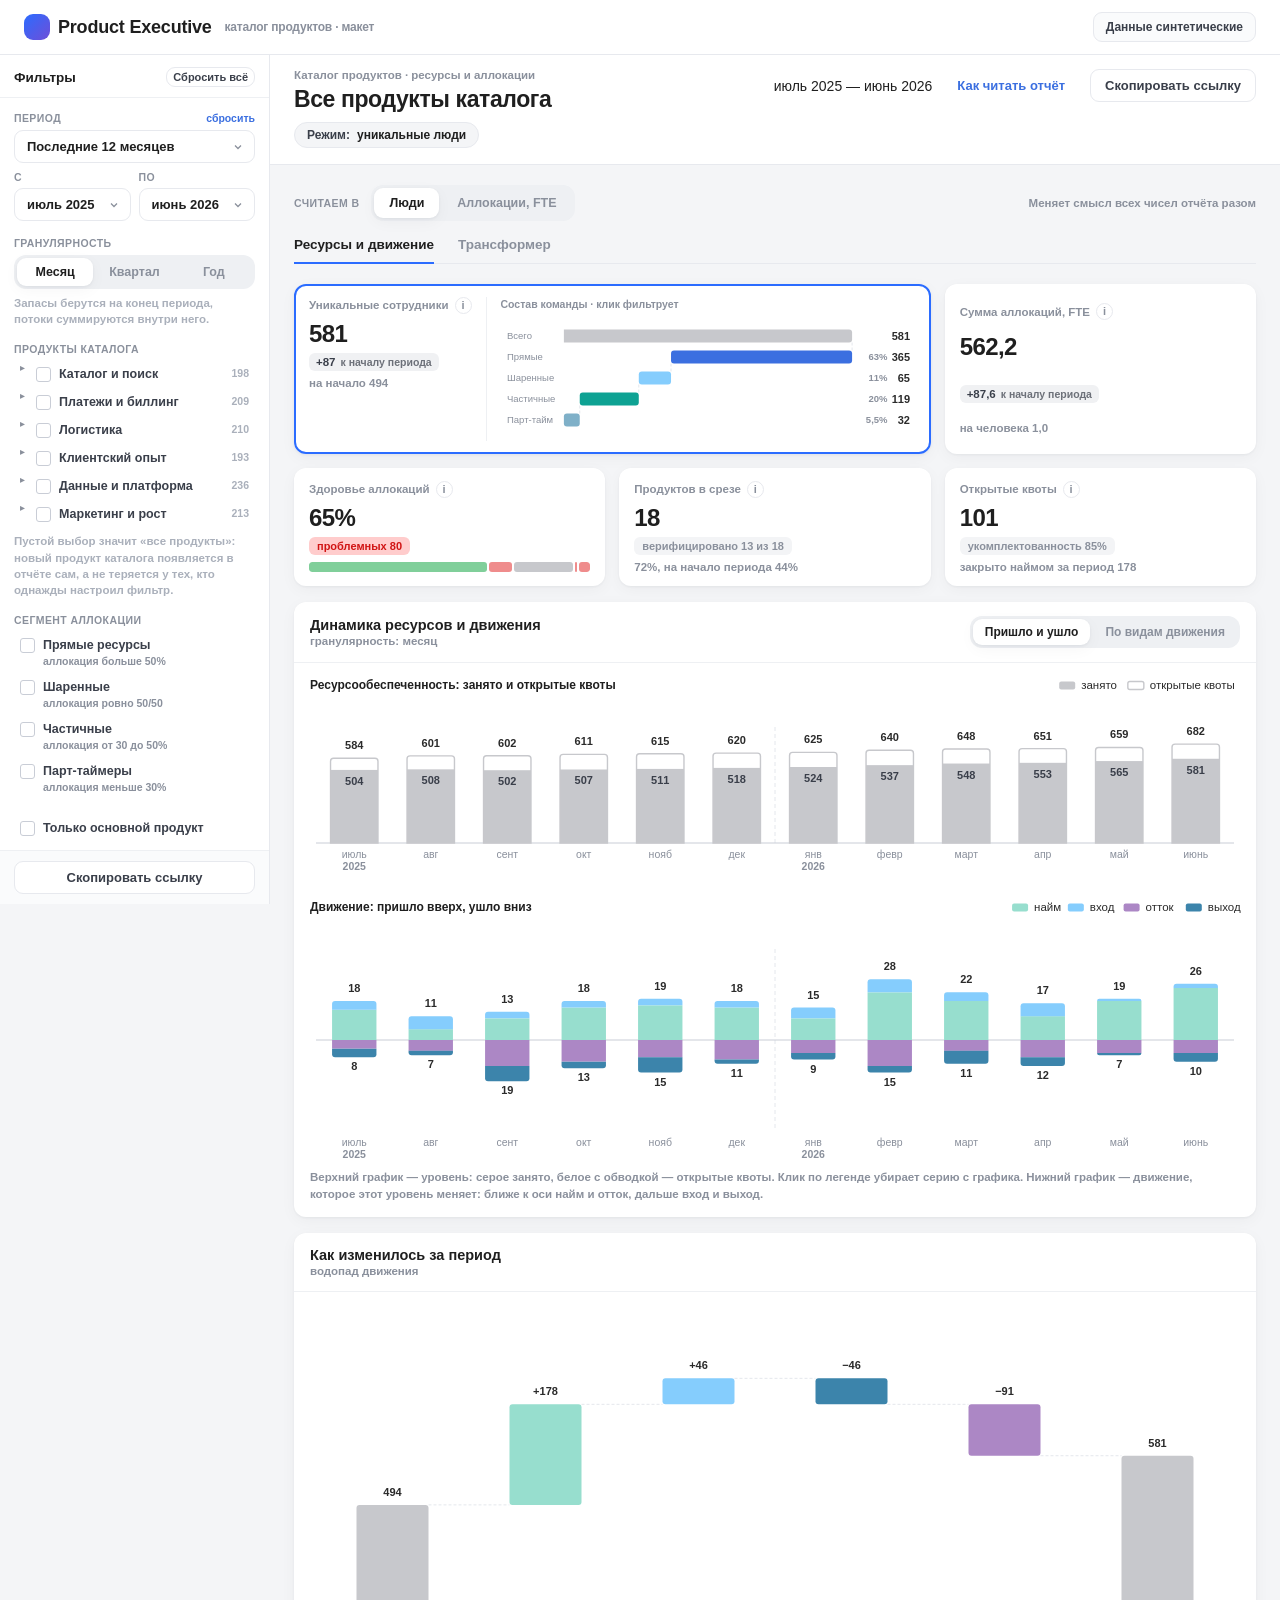
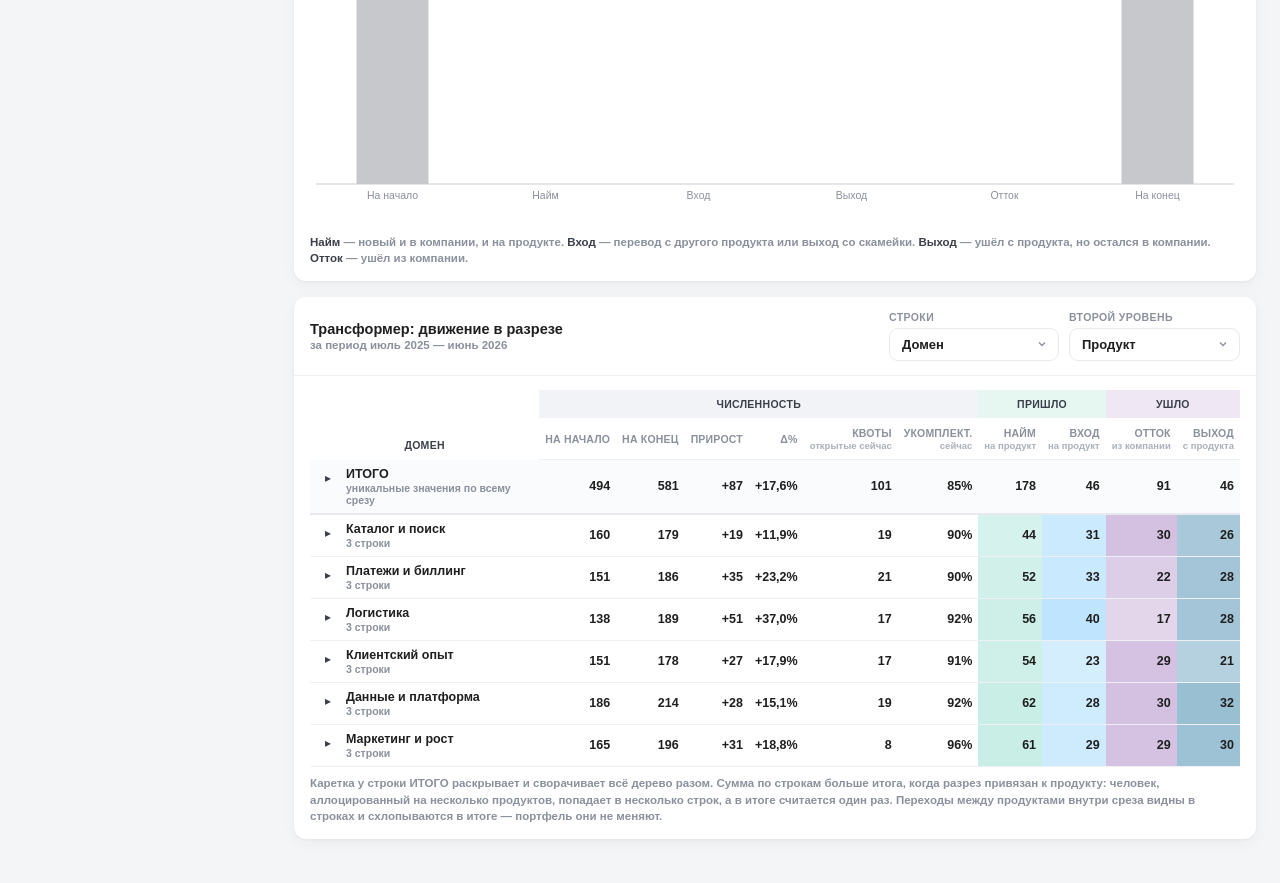
==== commit f738f3b6: "Стопка движения — цельный бар: зазоры убраны, скруглён только внешний край Прошлый заход перестаралс" ====
--- a/index.standalone.html
+++ b/index.standalone.html
@@ -1647,11 +1647,15 @@
     +(r?' rx="'+r+'"':'')+' fill="'+fill+'"'+(extra||'')+'/>';
 }
 /* ---------- Скругление: правило одно на весь отчёт ----------
-   Марка, ПРИЛИПАЮЩАЯ к оси, скругляется только с дальнего от оси края:
-   у нуля край ровный, потому что там марка обрезана осью, а не заканчивается.
-   Марка, висящая В ВОЗДУХЕ (шаг водопада, сегмент стопки, часть разложения),
-   скругляется со всех сторон: она ничем не обрезана, и полуобрезанный угол
-   заставляет искать причину, которой нет. */
+   Скругление отвечает на вопрос «марка здесь заканчивается или обрезана».
+
+   · Край, упирающийся в ось или в соседний сегмент стопки, — РОВНЫЙ:
+     марка там обрезана, а не закончилась. Поэтому у занятой части под
+     квотой верх ровный, а у найма под входом ровный верх.
+   · Край, которым марка заканчивается, — СКРУГЛЁН. В стопке это только
+     внешний край плеча, и он переезжает сам, когда серию выключают.
+   · Марка, висящая В ВОЗДУХЕ целиком (шаг водопада, часть разложения),
+     скруглена со всех сторон: её ничто не обрезает. */
 function barFloat(x,y,w,h,fill,extra){
   h=Math.max(0,h);
   if(h<=0.5)return'';
@@ -1903,11 +1907,6 @@
   h=h||o.h||320;
   const top=hh+LBL_ROOM, bot=h-AXIS_H;
   const x0=PAD_X, plotW=w-PAD_X*2, bandW=plotW/ticks.length;
-  /* Зазор между сегментами стопки: без него скругления соседних кубиков
-     сливаются в один бар, и структура пропадает ровно там, где её и надо
-     показать. Два пикселя на двух-трёх сегментах искажают высоту плеча
-     меньше, чем толщина линии, — а состав становится виден. */
-  const SEG_GAP=2;
   const sumAt=(arr,i)=>arr.reduce((s,x)=>s+x.series[i],0);
   const upT=ticks.map((_,i)=>sumAt(up,i)), dnT=ticks.map((_,i)=>sumAt(dn,i));
   const zero=top+(bot-top)/2;
@@ -1933,42 +1932,47 @@
        график в таблицу: двенадцать периодов по четыре числа читать всё равно
        никто не станет, а итог плеча — то, ради чего сюда смотрят. Состав
        разбирается наведением или выключением серии в легенде. */
+    /* Стопка — ОДИН бар, разрезанный на части, а не набор кубиков. Поэтому
+       ни зазоров между сегментами, ни скруглений внутри: скруглён только
+       ВНЕШНИЙ край плеча — тот, которым бар заканчивается. Всё остальное
+       обрезано соседним сегментом или осью.
+
+       Край определяется по факту отрисовки, а не по порядку в массиве:
+       выключил вход — верхним становится найм, и скругление переезжает
+       к нему само. Ровно так же ведёт себя занятая часть под квотой. */
+    const segU=up.map(x=>(x.series[i]/max)*arm);
+    const segD=dn.map(x=>(x.series[i]/max)*arm);
+    let lastU=-1;segU.forEach((v,k)=>{if(v>0.5)lastU=k});
+    let lastD=-1;segD.forEach((v,k)=>{if(v>0.5)lastD=k});
+
     s+='<g class="barg"'+tip(tipUp)+'>';
     s+='<rect class="hit" x="'+num(cx-bandW/2)+'" y="'+num(hh)+'" width="'+num(bandW)+'" height="'+num(zero-hh)+'"/>';
     let acc=0;
     up.forEach((x,k)=>{
-      const seg=(x.series[i]/max)*arm;
+      const seg=segU[k];
       if(seg>0.5){
-        const y=zero-acc-seg;
-        /* Сегмент у самой оси обрезан ею — у него ровный нижний край.
-           Остальные висят в воздухе и скруглены со всех сторон. */
-        s+=(acc<0.01
-             ? barUp(cx-bw/2,y,bw,seg,x.color,' class="bar up" data-s="'+x.sid+'" style="animation-delay:'+(i*26)+'ms"')
-             : barFloat(cx-bw/2,y,bw,seg,x.color,' class="bar up" data-s="'+x.sid+'" style="animation-delay:'+(i*26)+'ms"'));
-        acc+=seg+SEG_GAP;
+        const y=zero-acc-seg, ex=' class="bar up" data-s="'+x.sid+'" style="animation-delay:'+(i*26)+'ms"';
+        s+=(k===lastU?barUp(cx-bw/2,y,bw,seg,x.color,ex):rect(cx-bw/2,y,bw,seg,x.color,0,ex));
+        acc+=seg;
       }
     });
-    const topUp=acc>0?acc-SEG_GAP:0;
     s+='</g>';
     s+='<g class="barg"'+tip(tipDn)+'>';
     s+='<rect class="hit" x="'+num(cx-bandW/2)+'" y="'+num(zero)+'" width="'+num(bandW)+'" height="'+num(bot-zero)+'"/>';
     acc=0;
     dn.forEach((x,k)=>{
-      const seg=(x.series[i]/max)*arm;
+      const seg=segD[k];
       if(seg>0.5){
-        const y=zero+acc;
-        s+=(acc<0.01
-             ? barDown(cx-bw/2,y,bw,seg,x.color,' class="bar dn" data-s="'+x.sid+'" style="animation-delay:'+(i*26)+'ms"')
-             : barFloat(cx-bw/2,y,bw,seg,x.color,' class="bar dn" data-s="'+x.sid+'" style="animation-delay:'+(i*26)+'ms"'));
-        acc+=seg+SEG_GAP;
+        const y=zero+acc, ex=' class="bar dn" data-s="'+x.sid+'" style="animation-delay:'+(i*26)+'ms"';
+        s+=(k===lastD?barDown(cx-bw/2,y,bw,seg,x.color,ex):rect(cx-bw/2,y,bw,seg,x.color,0,ex));
+        acc+=seg;
       }
     });
-    const botDn=acc>0?acc-SEG_GAP:0;
     s+='</g>';
     /* Итог прихода стоит НАД стопкой, итог ухода — ПОД ней: число уходит
        в ту же сторону, в какую растёт плечо. */
-    if(upT[i]>0)s+=txt(cx,zero-topUp-VAL_DY,fv(o,upT[i]),valOpt({delay:240+i*26}));
-    if(dnT[i]>0)s+=txt(cx,Math.min(zero+botDn+VAL_DY+4,bot-2),fv(o,dnT[i]),valOpt({delay:240+i*26}));
+    if(upT[i]>0)s+=txt(cx,zero-hUp-VAL_DY,fv(o,upT[i]),valOpt({delay:240+i*26}));
+    if(dnT[i]>0)s+=txt(cx,Math.min(zero+hDn+VAL_DY+4,bot-2),fv(o,dnT[i]),valOpt({delay:240+i*26}));
   });
   return svg(w,h,s);
 }
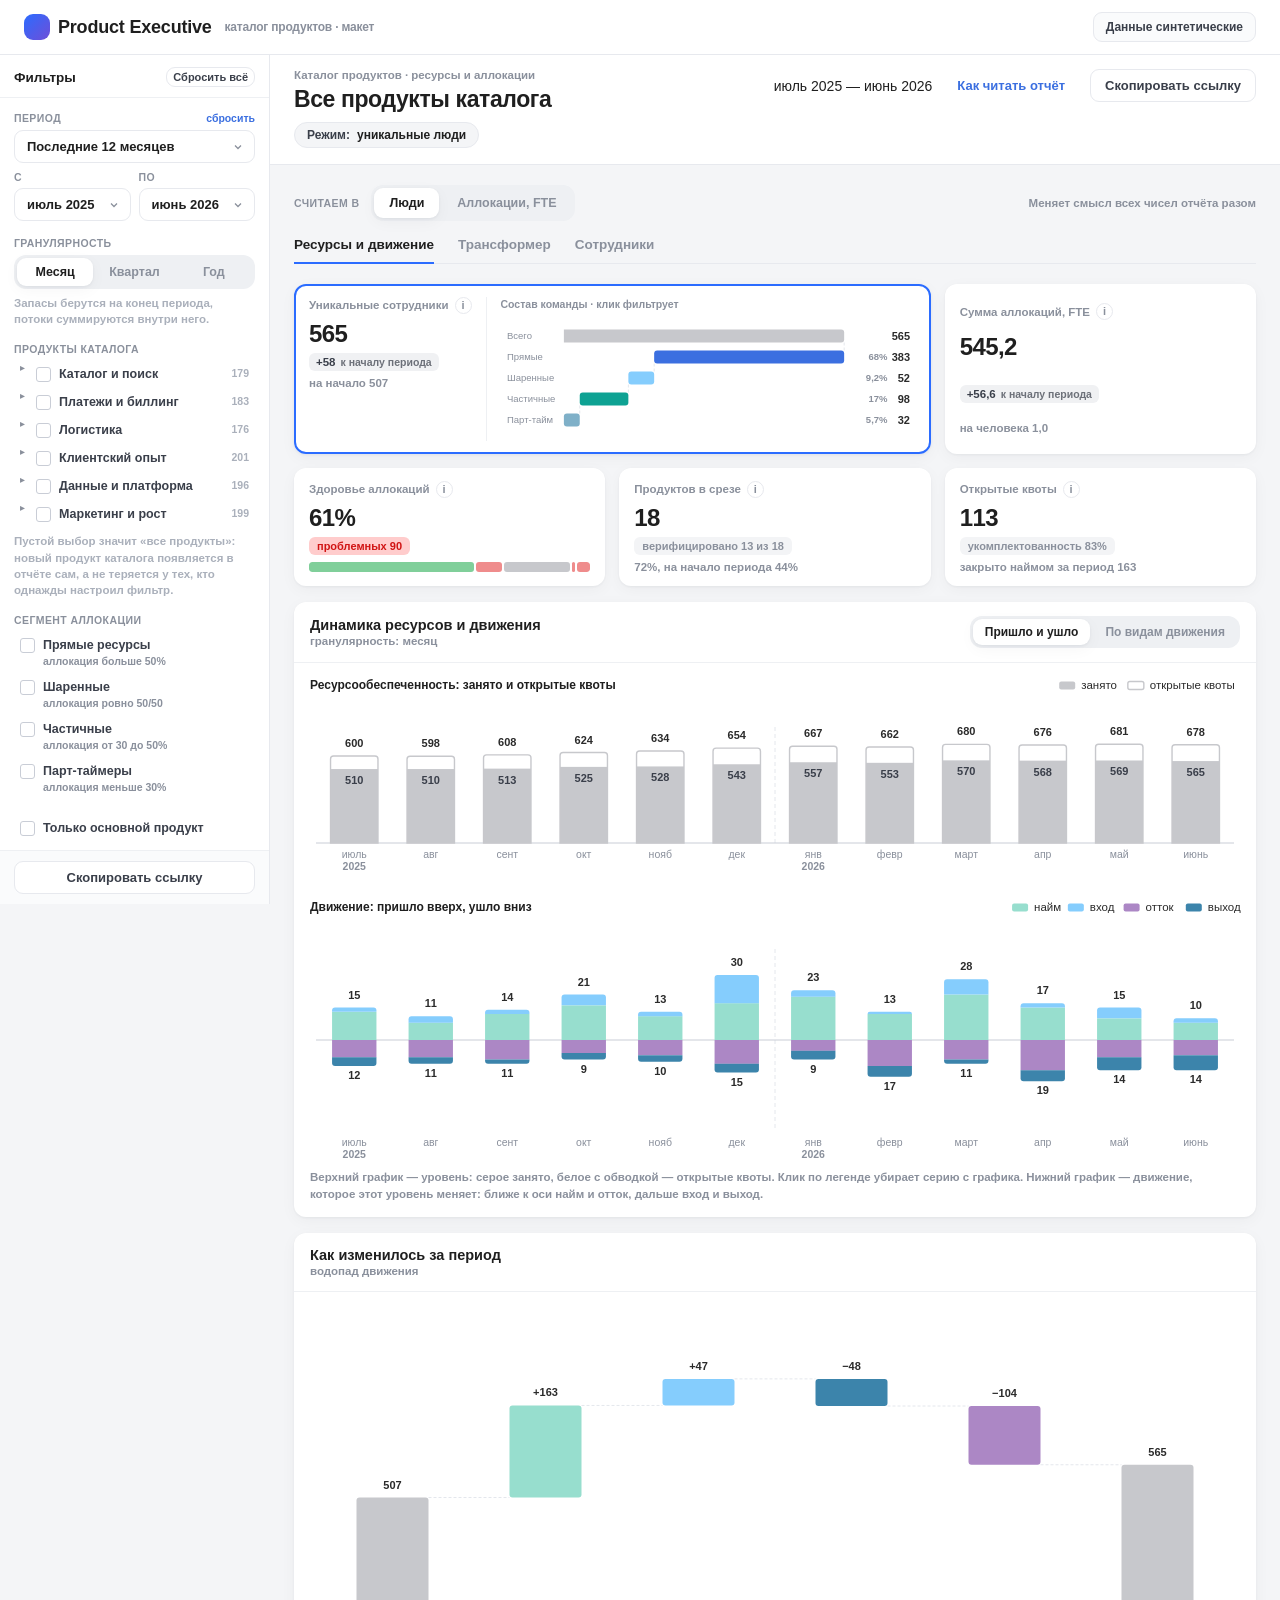
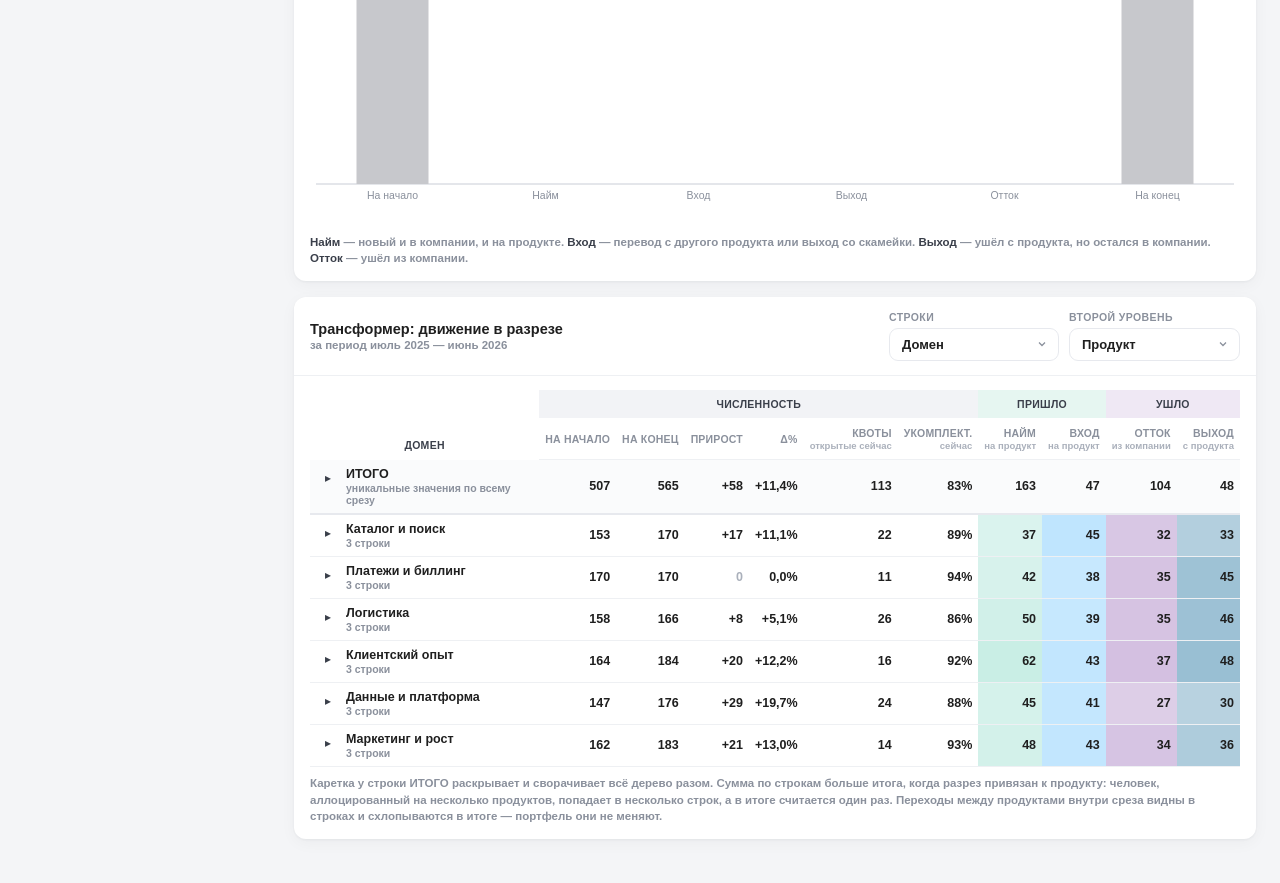
==== commit f0fdc350: "Детализация до людей, перетоки между продуктами, выгрузка Ревью с ролей продуктового лидера и HRBP п" ====
--- a/index.standalone.html
+++ b/index.standalone.html
@@ -428,6 +428,48 @@
   animation:tp-draw .76s cubic-bezier(.4,0,.2,1) both}
 .svgchart.anim .lnb{animation:tp-fade .5s ease-out both;animation-delay:.1s}
 .svgchart.anim .fade,.svgchart.anim .dot{animation:tp-fade .3s ease-out both}
+
+/* ===== Список сотрудников ===== */
+.plist-tools{align-items:flex-end}
+.plist-tools .srch{flex:1;max-width:340px}
+.plist-tools input[type=search]{border:1px solid var(--line);background:#fff;
+  border-radius:var(--r3);padding:8px var(--s6);font:inherit;font-size:13px;
+  font-weight:600;color:var(--ink);width:100%}
+.plist-tools input[type=search]:focus{outline-color:var(--act)}
+/* Чипы-события: набор фильтров, а не подписи. Невыбранные приглушены,
+   но остаются кликабельными — это переключатель, а не легенда. */
+.ev-filter{margin:0 0 var(--s7)}
+.ev-filter .chip{cursor:pointer;gap:var(--s3)}
+.ev-filter .chip b{font-variant-numeric:tabular-nums}
+.ev-filter .chip.off{background:#fff;border-color:var(--line);color:var(--ink2)}
+.ev-filter .chip.off b{color:var(--muted)}
+.ev-filter .chip.off:hover{background:#fafbfc;border-color:#d8dce4}
+.plist td{vertical-align:top}
+.plist td.allocs{white-space:normal;max-width:280px}
+.plist .al{display:inline-block;font-size:var(--fs-note);font-weight:600;color:var(--ink2);
+  background:#f4f6fa;border-radius:var(--r2);padding:2px var(--s3);margin:0 2px 2px 0;
+  font-variant-numeric:tabular-nums}
+.plist .al i{font-style:normal;color:var(--muted)}
+.plist td.evs{white-space:normal;max-width:300px}
+/* Событие раскрашено гаммой потоков — той же, что на графиках. Один поток
+   выглядит одинаково и в баре, и в чипе, и в строке списка. */
+.ev{display:inline-block;font-size:var(--fs-cap);font-weight:600;border-radius:var(--r2);
+  padding:2px var(--s3);margin:0 2px 2px 0;white-space:nowrap;cursor:help;color:var(--ink2)}
+.ev b{font-weight:800}
+.ev.e-hire{background:#e6f6f1}
+.ev.e-in{background:#e6f2fd}
+.ev.e-out{background:#e3edf3}
+.ev.e-attr{background:#efe8f4}
+.ev.e-up{background:#e0f2ef}
+.ev.e-dn{background:#ece5f3}
+.more{margin-top:var(--s6);text-align:center}
+/* Внешние строки и столбцы матрицы перетоков — границы портфеля,
+   а не ещё один продукт: помечены фоном. */
+.mtx .ext,.mtx tr.ext-row td{background:#fafbfc}
+.mtx tr.ext-row td.txt .row-body{color:var(--muted);font-weight:700}
+.mtx td.self{background:#f4f5f7;color:var(--muted2)}
+.pivot td.drill{cursor:pointer}
+.pivot td.drill:hover{box-shadow:inset 0 0 0 2px var(--act)}
 
 /* ===== Легенда, сноски, пустое состояние ===== */
 .legend{display:flex;gap:var(--s8);flex-wrap:wrap;align-items:center;margin:0 0 var(--s6);
@@ -866,8 +908,28 @@
      выход с продукта  — человек остался в компании, аллокация обнулилась;
      отток с продукта  — человек ушёл из компании.
    ========================================================================== */
+/* ---------- Имена ----------
+   Отчёт доходит до списка конкретных людей, а список без имён не читается:
+   «сотрудник #418» невозможно обсудить на встрече. Имена ВЫМЫШЛЕННЫЕ
+   и собираются детерминированно из двух наборов — это макет, и об этом
+   написано в шапке отчёта.
+
+   Пол нужен только чтобы имя и фамилия согласовались между собой.
+   Атрибутом человека он не становится и разрезом отчёта не является:
+   в вопросах про ресурсообеспеченность ему нечего делать. */
+const NAME_A=['Александр','Дмитрий','Максим','Сергей','Андрей','Алексей','Артём','Илья',
+  'Кирилл','Михаил','Никита','Матвей','Роман','Егор','Арсений','Иван','Денис','Тимофей',
+  'Владислав','Григорий'];
+const NAME_B=['Анна','Мария','Елена','Дарья','Алина','Ирина','Екатерина','Ольга','Наталья',
+  'Полина','Ксения','Юлия','Татьяна','София','Виктория','Марина','Светлана','Валерия',
+  'Анастасия','Кристина'];
+const SURN=['Иванов','Смирнов','Кузнецов','Попов','Васильев','Петров','Соколов','Михайлов',
+  'Новиков','Фёдоров','Морозов','Волков','Алексеев','Лебедев','Семёнов','Егоров','Павлов',
+  'Козлов','Степанов','Николаев','Орлов','Андреев','Макаров','Никитин','Захаров','Зайцев',
+  'Соловьёв','Борисов','Яковлев','Григорьев'];
+
 const NPEOPLE=760;
-const PEOPLE=[], ALLOC=[];
+const PEOPLE=[], ALLOC=[], USED_NAME=Object.create(null);
 /* home — «организационный дом» человека: продукт, к которому он относится
    структурно. Нужен ровно для одного случая — здоровья аллокаций: человек
    с нулевой аллокацией не попадает ни на один продукт, и без якоря его
@@ -879,7 +941,19 @@
     const t=(from<0?ri(0,N-1):from+ri(3,18));
     if(t<N)to=t;
   }
+  /* Имя должно быть уникальным: два «Александра Козлова» в списке невозможно
+     обсудить — приходится сверять строки по глазам. Поэтому при совпадении
+     перебираем фамилию, а не дописываем к имени служебный номер. */
+  const b=chance(0.44);
+  const first=b?NAME_B[ri(0,NAME_B.length-1)]:NAME_A[ri(0,NAME_A.length-1)];
+  let nm='', tries=0;
+  do{
+    const sn=SURN[ri(0,SURN.length-1)];
+    nm=first+' '+(b?sn+'а':sn);
+  }while(USED_NAME[nm]&&++tries<60);
+  USED_NAME[nm]=1;
   PEOPLE.push({id,
+    name:nm,
     prof:PROFS[wpick(PROF_W)],grade:GRADES[wpick(GRADE_W)],
     loc:LOCS[wpick(LOC_W)],emp:EMPS[wpick(EMP_W)],
     from,to,home:PRODUCTS[ri(0,NPROD-1)].id});
@@ -961,7 +1035,16 @@
        перетасовка каждый месяц дала бы движение, которого в жизни не бывает. */
     if(m>start){
       if(chance(0.008)){bench=ri(1,5);prods=[];cur=[];continue}   /* уход на скамейку */
-      if(chance(0.030)&&cur.length<3){                    /* вход на новый продукт */
+      /* ПЕРЕВОД: в один месяц человек уходит с одного продукта и приходит
+         на другой с той же долей. Пока перевода не было отдельным событием,
+         он распадался на независимые «ушёл» и «пришёл» в разные месяцы,
+         и матрица перетоков показывала нули между всеми продуктами —
+         как будто люди приходят только из найма и уходят только в отток. */
+      if(chance(0.014)&&cur.length){
+        const k=ri(0,cur.length-1), free=[];
+        for(let z=0;z<NPROD;z++)if(prods.indexOf(z)<0)free.push(z);
+        prods[k]=free[ri(0,free.length-1)];
+      }else if(chance(0.030)&&cur.length<3){              /* вход на новый продукт */
         const free=[];
         for(let k=0;k<NPROD;k++)if(prods.indexOf(k)<0)free.push(k);
         const add=free[ri(0,free.length-1)];
@@ -1502,6 +1585,147 @@
   };
 }
 
+/* ============================================================================
+   10. Детализация до людей
+   ------------------------------------------------------------------------
+   Любая метрика ресурсообеспеченности упирается в один и тот же следующий
+   вопрос: «а кто эти люди?». Без ответа отчёт заканчивается там, где
+   начинается работа — HRBP всё равно пойдёт выгружать список руками.
+
+   События считаются ПО ПАРАМ «человек × продукт», а не по присутствию
+   человека в срезе: в списке нужно видеть, на какой продукт человек пришёл
+   и с какого ушёл. Поэтому число строк списка по событию сходится
+   со строками трансформера по продукту, а не с его итогом.
+   ========================================================================== */
+const EVENTS=[
+  {key:'hire',name:'Найм на продукт',   short:'найм'},
+  {key:'in',  name:'Вход на продукт',   short:'вход'},
+  {key:'out', name:'Выход с продукта',  short:'выход'},
+  {key:'attr',name:'Отток из компании', short:'отток'},
+  {key:'up',  name:'Рост аллокации',    short:'аллокация +'},
+  {key:'dn',  name:'Снижение аллокации',short:'аллокация −'}
+];
+const EVENT_BY_KEY=Object.create(null);EVENTS.forEach(e=>{EVENT_BY_KEY[e.key]=e});
+
+function personEvents(st,pid){
+  const p=PEOPLE[pid], out=[];
+  PAIRS_BY_PID[pid].forEach(ai=>{
+    const a=ALLOC[ai];
+    if(!inScope(st,a.prod))return;
+    for(let m=st.i0;m<=st.i1;m++){
+      const cur=active(st,a,p,m), prev=m>0?active(st,a,p,m-1):0;
+      if(prev<=0&&cur>0)out.push({kind:p.from===m?'hire':'in',m,prod:a.prod,pct:cur});
+      else if(prev>0&&cur<=0)out.push({kind:p.to===m-1?'attr':'out',m,prod:a.prod,pct:prev});
+      else if(prev>0&&cur>0&&cur!==prev)
+        out.push({kind:cur>prev?'up':'dn',m,prod:a.prod,pct:cur,was:prev});
+    }
+  });
+  return out.sort((x,y)=>x.m-y.m||x.prod-y.prod);
+}
+
+/* Список сотрудников среза. Человек попадает сюда, если он был на продуктах
+   среза хоть один месяц окна — или если он вообще не аллоцирован, но
+   организационно относится к продукту среза: «скамейка» это тоже ответ
+   на вопрос «кто у меня есть». */
+function peopleList(st){
+  const i1=st.i1, out=[];
+  PEOPLE.forEach(p=>{
+    if(!personPass(st,p))return;
+    const alive=(p.from<0||p.from<=i1)&&(p.to==null||p.to>=i1);
+    const allocs=[];
+    let anyActive=false, sum=0;
+    PAIRS_BY_PID[p.id].forEach(ai=>{
+      const a=ALLOC[ai];
+      if(!inScope(st,a.prod))return;
+      for(let m=st.i0;m<=i1&&!anyActive;m++)if(active(st,a,p,m))anyActive=true;
+      const v=active(st,a,p,i1);
+      if(v){allocs.push({prod:a.prod,pct:v});sum+=v}
+    });
+    const bench=alive&&sumPct[p.id][i1]===0&&inScope(st,PIDX[p.home]);
+    /* События считаются ДО решения о включении: человек, уволившийся первым
+       месяцем окна, к концу периода уже нигде не активен, но его уход —
+       событие этого периода, и в списке «кто ушёл» он обязан быть. Пока
+       список строился только по активности, такие люди пропадали, и число
+       строк не сходилось с числом в трансформере. */
+    const ev=personEvents(st,p.id);
+    if(!anyActive&&!bench&&!ev.length)return;
+    allocs.sort((x,y)=>y.pct-x.pct);
+    out.push({pid:p.id,name:p.name,prof:p.prof,grade:p.grade,loc:p.loc,emp:p.emp,
+      from:p.from,to:p.to,alive,allocs,sum,
+      seg:allocs.length?scopeSeg(st,p.id,i1):null,
+      health:healthOf(sumPct[p.id][i1]),
+      /* Стаж на продукте — сколько месяцев подряд человек стоит на своей
+         главной аллокации. Отвечает на «новичок он или старожил» без
+         отдельной таблицы: первый же вопрос после «кто эти люди». */
+      tenure:tenureOn(st,p.id,allocs.length?allocs[0].prod:-1,i1),
+      events:ev});
+  });
+  out.sort((a,b)=>a.name.localeCompare(b.name,'ru'));
+  return out;
+}
+function tenureOn(st,pid,prodIdx,m){
+  if(prodIdx<0)return 0;
+  const a=PAIR[pid+'|'+prodIdx];
+  if(!a)return 0;
+  let n=0;
+  for(let i=m;i>=0&&a.pct[i]>0;i--)n++;
+  return n;
+}
+
+/* ---------- Матрица перетоков: откуда и куда ----------
+   Переход засчитывается, только когда у человека в один месяц ровно один
+   уход и ровно один приход: тогда связь однозначна. Всё остальное честно
+   уходит в «извне» и «наружу» — придумывать соответствие между двумя
+   уходами и тремя приходами значит рисовать данные, которых нет.
+   Про это написано сноской под матрицей. */
+function transfers(st,dimKey){
+  const key=idx=>dimKey==='domain'?PRODUCTS[idx].domName:PRODUCTS[idx].name;
+  const cells=new Map(), fromSum=new Map(), toSum=new Map();
+  const add=(f,t,v)=>{
+    const k=f+''+t;
+    cells.set(k,(cells.get(k)||0)+v);
+    fromSum.set(f,(fromSum.get(f)||0)+v);
+    toSum.set(t,(toSum.get(t)||0)+v);
+  };
+  PEOPLE.forEach(p=>{
+    if(!personPass(st,p))return;
+    const pairs=PAIRS_BY_PID[p.id].map(ai=>ALLOC[ai]).filter(a=>inScope(st,a.prod));
+    if(!pairs.length)return;
+    for(let m=st.i0;m<=st.i1;m++){
+      const gone=[],came=[];
+      pairs.forEach(a=>{
+        const cur=active(st,a,p,m), prev=m>0?active(st,a,p,m-1):0;
+        if(prev>0&&cur<=0)gone.push(a.prod);
+        if(prev<=0&&cur>0)came.push(a.prod);
+      });
+      if(!gone.length&&!came.length)continue;
+      if(gone.length===1&&came.length===1){add(key(gone[0]),key(came[0]),1);continue}
+      /* Внешние категории различаются по тому, ОСТАЛСЯ ли человек в срезе.
+         Пришёл, уже стоя на других продуктах, — это не «со скамейки», а
+         расширение присутствия. Ушёл, оставшись на других, — не «на
+         скамейку», а сокращение. Свалить их в одну кучу значило бы
+         показать движение туда, где его не было. */
+      let before=0,after=0;
+      pairs.forEach(a=>{
+        if(m>0&&active(st,a,p,m-1))before++;
+        if(active(st,a,p,m))after++;
+      });
+      came.forEach(k=>add(p.from===m?'Найм':(before?'Расширение':'Со скамейки'),key(k),1));
+      gone.forEach(k=>add(key(k),p.to===m-1?'Отток':(after?'Сокращение':'На скамейку'),1));
+    }
+  });
+  const names=dimKey==='domain'?DOMAINS.map(d=>d.name):PRODUCTS.map(x=>x.name);
+  const inScopeName=n=>dimKey==='domain'
+    ? DOM_BY_NAME[n].kids.some(k=>inScope(st,PIDX[k]))
+    : inScope(st,PROD_BY_NAME[n]);
+  const EXT_Y=['Найм','Со скамейки','Расширение'];
+  const EXT_X=['Отток','На скамейку','Сокращение'];
+  const ys=names.filter(inScopeName).concat(EXT_Y).filter(n=>fromSum.get(n));
+  const xs=names.filter(inScopeName).concat(EXT_X).filter(n=>toSum.get(n));
+  let grand=0;fromSum.forEach(v=>{grand+=v});
+  return {ys,xs,cells,ysum:fromSum,xsum:toSum,grand,external:{ys:EXT_Y,xs:EXT_X}};
+}
+
 /* ---------- Набор продуктов из состояния фильтра ----------
    Хранится СПИСОК ВЫБРАННЫХ листьев: пустой список означает «все продукты».
    Инверсия намеренная — новый продукт каталога появляется у всех сам, а не
@@ -1525,7 +1749,7 @@
   PEOPLE,ALLOC,sumPct,mainProd,openQuota,
   THIN,MINUS,fmtInt,fmtFte,fmtVal,fmtDelta,fmtPct,fmtPp,
   prodSet,model,totals,rows,rows2,seriesRows,matrix,units,metricsOf,toBuckets,verification,
-  quotaOf,quotaTotal
+  quotaOf,quotaTotal,EVENTS,EVENT_BY_KEY,peopleList,personEvents,transfers
 };
 })();
 
@@ -2482,11 +2706,11 @@
   {k:'pct',  name:'Δ%',       grp:'cnt',pct:true},
   {k:'quota',name:'Квоты',    sub:'открытые сейчас',grp:'cnt'},
   {k:'fill', name:'Укомплект.',sub:'сейчас',grp:'cnt',rate:true},
-  {k:'hire', name:'Найм',     sub:'на продукт',grp:'in',flow:'hire'},
-  {k:'inp',  name:'Вход',     sub:'на продукт',grp:'in',flow:'in'},
-  {k:'attr', name:'Отток',    sub:'из компании',grp:'out',flow:'attr'},
-  {k:'out',  name:'Выход',    sub:'с продукта',grp:'out',flow:'out'},
-  {k:'alloc',name:'Изменение',sub:'аллокации',grp:'alloc',flow:'up',fteOnly:true}
+  {k:'hire', name:'Найм',     sub:'на продукт',grp:'in',flow:'hire',evt:'hire'},
+  {k:'inp',  name:'Вход',     sub:'на продукт',grp:'in',flow:'in',evt:'in'},
+  {k:'attr', name:'Отток',    sub:'из компании',grp:'out',flow:'attr',evt:'attr'},
+  {k:'out',  name:'Выход',    sub:'с продукта',grp:'out',flow:'out',evt:'out'},
+  {k:'alloc',name:'Изменение',sub:'аллокации',grp:'alloc',flow:'up',fteOnly:true,evt:'alloc'}
 ];
 const COL_HINT={
   begin:'Значение на конец месяца, предшествующего периоду.',
@@ -2569,7 +2793,17 @@
   cols.forEach(c=>{
     const v=valOf(r,c,mode);
     const st=(!o.total&&c.flow)?heat(c.k==='alloc'?(v>=0?'up':'dn'):c.flow,v,maxes[c.k]):'';
-    h+='<td'+(c.lead?' class="lead"':'')+st+'>'+cellText(v,c,mode)+'</td>';
+    /* Число движения — точка входа в список людей за ним. Любой вопрос
+       «сколько пришло» продолжается вопросом «а кто именно», и держать
+       ответ в другом отчёте значит не ответить вовсе. */
+    const drill=c.evt&&v
+      ? ' data-drill="'+c.evt+'|'+esc(o.dim||'')+'|'+esc(o.total?'':r.name)+'"'+
+        ' tabindex="0" role="button"'+
+        tip({title:c.name+(c.sub?' '+c.sub:''),text:COL_HINT[c.k],
+             note:'клик открывает список этих сотрудников'})
+      : '';
+    h+='<td'+(c.lead?' class="lead"':'')+(drill?' class="drill"':'')+st+drill+'>'+
+      cellText(v,c,mode)+'</td>';
   });
   return h+'</tr>';
 }
@@ -2593,10 +2827,10 @@
   o.rows.forEach(r=>{
     const id=r.name;
     const open=o.open&&o.open.indexOf(id)>=0;
-    h+=pivotRow(r,cols,o.mode,maxes,{id,kids:r.kids&&r.kids.length,open,
+    h+=pivotRow(r,cols,o.mode,maxes,{id,kids:r.kids&&r.kids.length,open,dim:o.dim,
       note:r.kids&&r.kids.length?r.kids.length+' '+plural(r.kids.length,'строка','строки','строк'):null});
     if(open&&r.kids)r.kids.forEach(k=>{
-      h+=pivotRow(k,cols,o.mode,maxes,{lvl:2});
+      h+=pivotRow(k,cols,o.mode,maxes,{lvl:2,dim:o.dimB});
     });
   });
   return h+'</tbody></table>';
@@ -2667,19 +2901,30 @@
   const m=o.m, mode=o.mode;
   let max=0;
   m.cells.forEach(v=>{if(Math.abs(v)>max)max=Math.abs(v)});
+  /* Внешние строки и столбцы матрицы перетоков — это не разрез, а границы
+     портфеля: найм и скамейка слева, отток и скамейка справа. Они помечены
+     фоном, чтобы не читаться как ещё один продукт. */
+  const ext=m.external||{ys:[],xs:[]};
+  const isExtY=y=>ext.ys.indexOf(y)>=0, isExtX=x=>ext.xs.indexOf(x)>=0;
   let h='<table class="ptable dense pivot mtx"><thead><tr><th class="txt">'+esc(o.yName)+
     '<span class="hint-col">по столбцам: '+esc(o.xName.toLowerCase())+'</span></th>';
-  m.xs.forEach(x=>{h+='<th>'+esc(x)+'</th>'});
+  m.xs.forEach(x=>{h+='<th'+(isExtX(x)?' class="ext"':'')+'>'+esc(x)+'</th>'});
   h+='<th class="vs">Итого</th></tr></thead><tbody>';
   m.ys.forEach(y=>{
-    h+='<tr><td class="txt"><span class="row-label"><span class="caret-spacer" aria-hidden="true"></span>'+
+    h+='<tr'+(isExtY(y)?' class="ext-row"':'')+'><td class="txt"><span class="row-label">'+
+      '<span class="caret-spacer" aria-hidden="true"></span>'+
       '<span class="row-body">'+esc(y)+'</span></span></td>';
     m.xs.forEach(x=>{
-      const v=m.cells.get(y+'\u0001'+x)||0;
-      h+='<td'+heat(o.flow||'hire',v,max)+tip({title:y+' · '+x,
-        rows:[{label:o.metricName,value:D.fmtVal(mode,v)}],
-        note:'доля в строке: '+D.fmtPct(m.ysum.get(y)?v/m.ysum.get(y)*100:0,0)})+'>'+
-        (v?D.fmtVal(mode,v):'<span class="zero">0</span>')+'</td>';
+      const v=m.cells.get(y+''+x)||0;
+      /* Диагональ перетоков — переход продукта в самого себя. Такого события
+         не бывает, и клетка помечена точкой, а не заполнена нулём: ноль
+         сказал бы «переходов не было», хотя вопрос не имеет смысла. */
+      const self=o.diag&&y===x;
+      h+='<td'+(self?' class="self"':'')+(self?'':heat(o.flow||'hire',v,max))+
+        (self?'':tip({title:y+(o.diag?' → ':' · ')+x,
+          rows:[{label:o.metricName,value:D.fmtVal(mode,v)}],
+          note:'доля в строке: '+D.fmtPct(m.ysum.get(y)?v/m.ysum.get(y)*100:0,0)}))+'>'+
+        (self?'·':(v?D.fmtVal(mode,v):'<span class="zero">0</span>'))+'</td>';
     });
     h+='<td class="lead vs">'+D.fmtVal(mode,m.ysum.get(y)||0)+'</td></tr>';
   });
@@ -2924,6 +3169,7 @@
     '</div>';
   const quotaSplit=!!D.DIM_BY_KEY[st.dimB||st.dimA].quota;
   const body='<div class="tbl-wrap">'+U.pivot({rows,total,mode:st.mode,dimName,
+      dim:st.dimA,dimB:st.dimB,
       open:st.open,totalNote:'уникальные значения по всему срезу'})+'</div>'+
     U.note('Каретка у строки ИТОГО раскрывает и сворачивает всё дерево разом. '+
       'Сумма по строкам больше итога, когда разрез привязан к продукту: человек, '+
@@ -3077,17 +3323,47 @@
   return body;
 }
 
+/* ---------- Перетоки: откуда и куда ----------
+   Единственный вид, где переходы между продуктами видны напрямую. В обычном
+   трансформере они схлопываются в итоге — портфель они не меняют, — и вопрос
+   «кто у кого забрал людей» остаётся без ответа. Здесь он и живёт. */
+function dim0(st){return st.fdim==='product'?'product':'domain'}
+function flowView(st,m){
+  const dim=dim0(st);
+  const mx=D.transfers(st,dim);
+  const body='<div class="tbl-wrap">'+U.matrixTable({m:mx,mode:'hc',diag:true,
+      yName:'Откуда',xName:'Куда',metricName:'Переходов',flow:'in',grand:mx.grand})+'</div>'+
+    U.note('Строки — откуда человек ушёл, столбцы — куда пришёл, в людях. '+
+      'Переход между продуктами засчитывается, только когда в один месяц у человека '+
+      'ровно один уход и ровно один приход: тогда связь однозначна. Остальное уходит '+
+      'во внешние строки и столбцы. <b>Найм</b> — человек новый в компании. '+
+      '<b>Со скамейки</b> — вернулся из состояния без аллокаций. '+
+      '<b>Расширение</b> — взял ещё один продукт, ни с какого не уходя. '+
+      '<b>Отток</b> — ушёл из компании, <b>На скамейку</b> — остался без аллокаций, '+
+      '<b>Сокращение</b> — ушёл с продукта, но остался на других. '+
+      'Придумывать соответствие между двумя уходами и тремя приходами значит рисовать '+
+      'данные, которых нет.');
+  return body;
+}
+
 function render(st){
   const m=D.model(st);
   if(!m.verify.total)return U.empty('На выбранных продуктах никого нет',
     'Снимите один из фильтров слева — например, сегмент аллокации или грейд.');
   const dims=D.DIMS.map(d=>[d.key,d.name]);
   const metrics=metricList(st.mode).map(x=>[x.key,x.name]);
-  const view=st.tview==='mtx'?'mtx':'dyn';
+  const view=st.tview==='mtx'?'mtx':st.tview==='flow'?'flow':'dyn';
   const tabs=U.subTabs([
     ['dyn','В динамике',{title:'В динамике',text:'Строки — разрезы, столбцы — периоды. До трёх уровней вложенности.'}],
-    ['mtx','Матрица',{title:'Матрица',text:'Один разрез по строкам, другой по столбцам. Набор атрибутов фиксирован.'}]
+    ['mtx','Матрица',{title:'Матрица',text:'Один разрез по строкам, другой по столбцам. Набор атрибутов фиксирован.'}],
+    ['flow','Перетоки',{title:'Перетоки',text:'Кто у кого забрал людей: строки — откуда, столбцы — куда.'}]
   ],view,'tview');
+
+  if(view==='flow')return U.panel({title:'Трансформер',
+    sub:'период '+window.PXSCREEN.overview.periodName(st)+' · переходы между продуктами',
+    tabs,body:'<div class="h-ctl">'+
+      U.select('fdim',[['domain','Домен'],['product','Продукт']],dim0(st),'Уровень')+
+      '</div>'+flowView(st,m)});
 
   const ctl=view==='dyn'
     ? '<div class="h-ctl">'+
@@ -3115,6 +3391,167 @@
 </script>
 <script>
 /* ============================================================================
+   screens/people.js — вкладка «Сотрудники». Неймспейс: PXSCREEN.people
+
+   Это конец любой цепочки вопросов в отчёте. «Сколько людей на продукте» →
+   «сколько из них пришло за квартал» → «а КТО эти люди и когда пришли».
+   Раньше третий вопрос упирался в пустоту, и HRBP всё равно шёл выгружать
+   список руками — а значит и первые два он смотрел не здесь.
+
+   Список наследует ВСЕ фильтры отчёта и добавляет к ним два своих: событие
+   за период и поиск по имени. Отдельного набора фильтров у него нет
+   намеренно: полка слева одна на весь отчёт, и переключение вкладки не
+   должно менять выборку.
+   ========================================================================== */
+(function(){
+'use strict';
+const D=window.PXDATA, G=window.PXDRAW, U=window.PXUI;
+
+const PAGE=60;
+
+/* Фильтры-события. «Проблемные аллокации» и «Без аллокации» стоят рядом
+   с событиями движения, потому что вопрос у них один и тот же: покажи
+   поимённо тех, кто стоит за цифрой на карточке. */
+const FILTERS=[
+  ['',     'Все'],
+  ['hire', 'Найм на продукт'],
+  ['in',   'Вход на продукт'],
+  ['out',  'Выход с продукта'],
+  ['attr', 'Отток из компании'],
+  ['alloc','Изменение аллокации'],
+  ['bad',  'Проблемные аллокации'],
+  ['bench','Без аллокации']
+];
+function match(p,evt){
+  if(!evt)return true;
+  /* Ушедший из компании не «проблемная аллокация»: у него нулевая сумма
+     потому, что его больше нет, а не потому, что данные кривые. */
+  if(evt==='bad')return p.alive&&(p.health==='over'||p.health==='low'||p.health==='zero');
+  /* «Без аллокации» — это скамейка, а не увольнение: у ушедшего аллокаций
+     тоже нет, но искать его надо по оттоку. */
+  if(evt==='bench')return !p.allocs.length&&p.alive;
+  if(evt==='alloc')return p.events.some(e=>e.kind==='up'||e.kind==='dn');
+  return p.events.some(e=>e.kind===evt);
+}
+function filtered(st,list){
+  const q=(st.q||'').trim().toLowerCase();
+  return list.filter(p=>{
+    if(!match(p,st.evt))return false;
+    if(!q)return true;
+    return p.name.toLowerCase().indexOf(q)>=0||
+           p.prof.toLowerCase().indexOf(q)>=0||
+           p.allocs.some(a=>D.PRODUCTS[a.prod].name.toLowerCase().indexOf(q)>=0);
+  });
+}
+
+const EV_CLS={hire:'e-hire',in:'e-in',out:'e-out',attr:'e-attr',up:'e-up',dn:'e-dn'};
+/* Одно и то же событие в один месяц на двух продуктах — это по-прежнему одно
+   событие в жизни человека, и рисовать «найм март, найм март» бессмысленно:
+   строка превращается в шум, а продукт всё равно не назван. Схлопываем
+   в один чип со счётчиком, продукты перечисляем в подсказке. */
+function groupEvents(evs){
+  const m=new Map();
+  evs.forEach(e=>{
+    const k=e.kind+'|'+e.m;
+    if(!m.has(k))m.set(k,{kind:e.kind,m:e.m,prods:[],pct:e.pct,was:e.was});
+    m.get(k).prods.push(e.prod);
+  });
+  return Array.from(m.values());
+}
+function evChip(g){
+  const n=D.EVENT_BY_KEY[g.kind], one=g.prods.length===1;
+  return '<span class="ev '+EV_CLS[g.kind]+'"'+U.tip({title:n.name,
+    text:g.prods.map(p=>D.PRODUCTS[p].name).join(', ')+' — '+D.mLabelFull(g.m)+'.',
+    rows:one&&g.was!=null?[{label:'Было',value:g.was+'%'},{label:'Стало',value:g.pct+'%'}]
+        :one?[{label:'Аллокация',value:g.pct+'%'}]:[]})+'>'+
+    U.esc(n.short)+' <b>'+U.esc(D.MONTHS[g.m].label)+'</b>'+
+    (one?'':' ×'+g.prods.length)+'</span>';
+}
+function since(p){
+  if(p.from<0)return 'до окна';
+  return D.MONTHS[p.from].label+' '+D.MONTHS[p.from].y;
+}
+function allocCell(p){
+  if(!p.allocs.length)return '<span class="k-sub">нет аллокаций</span>';
+  return p.allocs.map(a=>'<span class="al"><i>'+U.esc(D.PRODUCTS[a.prod].name)+
+    '</i> '+a.pct+'%</span>').join(' ');
+}
+
+function table(st,list){
+  let h='<div class="tbl-wrap"><table class="ptable dense plist"><thead><tr>'+
+    '<th class="txt">Сотрудник</th><th class="txt">Локация</th>'+
+    '<th class="txt">Аллокации на '+U.esc(D.MONTHS[st.i1].label)+'</th>'+
+    '<th>Σ</th><th>Стаж<span class="hint-col">мес на осн.</span></th>'+
+    '<th class="txt">В компании с</th>'+
+    '<th class="txt">События за период</th></tr></thead><tbody>';
+  list.forEach(p=>{
+    const bad=p.alive&&(p.health==='over'||p.health==='low'||p.health==='zero');
+    const hn=D.HEALTH.filter(x=>x.key===p.health)[0];
+    h+='<tr><td class="txt"><span class="row-body">'+U.esc(p.name)+
+        '<span class="unit-sub">'+U.esc(p.prof)+' · '+U.esc(p.grade)+
+        (p.emp!=='Штат'?' · '+U.esc(p.emp):'')+'</span></span></td>'+
+      '<td class="txt">'+U.esc(p.loc)+'</td>'+
+      '<td class="txt allocs">'+allocCell(p)+'</td>'+
+      '<td class="lead"'+U.tip({title:'Сумма аллокаций',
+          rows:[{label:'Всего',value:p.sum+'%'}],note:hn?hn.name+': '+hn.hint:null})+'>'+
+        p.sum+'%'+(bad?' <span class="sig-chip bad">!</span>':'')+'</td>'+
+      '<td>'+(p.tenure?D.fmtInt(p.tenure):'—')+'</td>'+
+      '<td class="txt">'+U.esc(since(p))+
+        (p.to!=null?'<span class="unit-sub">ушёл '+U.esc(D.MONTHS[p.to].label+' '+D.MONTHS[p.to].y)+'</span>':'')+
+        '</td>'+
+      '<td class="txt evs">'+(p.events.length?groupEvents(p.events).map(evChip).join(''):'<span class="k-sub">—</span>')+
+        '</td></tr>';
+  });
+  return h+'</tbody></table></div>';
+}
+
+function render(st){
+  const all=D.peopleList(st);
+  const list=filtered(st,all);
+  const shown=st.pAll?list:list.slice(0,PAGE);
+  const onProd=all.filter(p=>p.allocs.length).length;
+  const bench=all.length-onProd;
+
+  const chips='<div class="chips ev-filter">'+FILTERS.map(f=>{
+    const n=f[0]?all.filter(p=>match(p,f[0])).length:all.length;
+    return '<button class="chip'+(st.evt===f[0]?'':' off')+'" data-evt="'+f[0]+'"'+
+      ' aria-pressed="'+(st.evt===f[0]?'true':'false')+'">'+U.esc(f[1])+
+      '<b>'+D.fmtInt(n)+'</b></button>';
+  }).join('')+'</div>';
+
+  const tools='<div class="h-ctl plist-tools">'+
+    '<label class="ctl srch"><span>Поиск</span>'+
+      '<input type="search" data-q="1" value="'+U.esc(st.q||'')+'"'+
+      ' placeholder="имя, профессия или продукт"></label>'+
+    '<button class="btn" data-csv="people">Выгрузить CSV</button></div>';
+
+  const body=chips+tools+
+    (list.length?table(st,shown):U.empty('Никто не подошёл под фильтр',
+      'Снимите событие или очистите поиск — фильтры отчёта слева при этом останутся.'))+
+    (list.length>shown.length
+      ? '<div class="more"><button class="btn" data-pall="1">Показать все '+
+        D.fmtInt(list.length)+'</button></div>'
+      : '')+
+    U.note('Показано <b>'+D.fmtInt(shown.length)+'</b> из '+D.fmtInt(list.length)+
+      ' по текущему фильтру. Всего в срезе <b>'+D.fmtInt(onProd)+'</b> на продуктах'+
+      (bench?' и <b>'+D.fmtInt(bench)+'</b> без аллокации':'')+
+      '. События считаются по паре «человек × продукт»: один человек может '+
+      'и прийти на один продукт, и уйти с другого в один и тот же месяц, '+
+      'поэтому сумма событий сходится со строками трансформера по продукту, а не с его итогом. '+
+      'Имена вымышленные — отчёт собран на синтетических данных.');
+
+  return U.panel({title:'Сотрудники',
+    sub:'все фильтры отчёта действуют · клик по числу в трансформере приводит сюда',
+    body,cls:'p-people'});
+}
+
+window.PXSCREEN=window.PXSCREEN||{};
+window.PXSCREEN.people={render,filtered,match,FILTERS};
+})();
+
+</script>
+<script>
+/* ============================================================================
    app.js — состояние, полка фильтров, обработчики. Неймспейс: window.PXAPP.
    Загружается последним: читает data.js, draw.js, ui.js и экраны.
 
@@ -3141,7 +3578,8 @@
   prof:'', grade:'', loc:'', emp:'',
   dimA:'domain', dimB:'product', open:[], moveView:'io',
   tview:'dyn', tmetric:'stock', t1:'domain', t2:'product', t3:'', topen:[],
-  my:'prof', mxd:'grade',
+  my:'prof', mxd:'grade', fdim:'domain',
+  evt:'', q:'', pAll:false,
   treeOpen:[]
 };
 const S=Object.assign({},DEF);
@@ -3348,6 +3786,7 @@
     '</div>'+
     '<div class="tabs" role="tablist">'+
       tab('overview','Ресурсы и движение')+tab('transformer','Трансформер')+
+      tab('people','Сотрудники')+
     '</div>';
 }
 function tab(k,name){
@@ -3364,12 +3803,19 @@
   document.getElementById('reporthead').innerHTML=reporthead();
   const view=document.getElementById('view');
   view.innerHTML=modeRow()+
-    (S.tab==='transformer'?SC.transformer.render(st):SC.overview.render(st));
+    (S.tab==='transformer'?SC.transformer.render(st)
+     :S.tab==='people'?SC.people.render(st)
+     :SC.overview.render(st));
   /* Пресет периода подсвечивается по факту, а не по памяти: пользователь мог
      подвинуть границы руками, и тогда пресет уже не тот. */
   const sel=document.querySelector('[data-sel="periodPreset"]');
   if(sel)sel.value=presetOf();
   G.remeasure(view,animate!==false);
+  if(_qFocus){
+    const inp=view.querySelector('[data-q]');
+    if(inp){inp.focus();inp.setSelectionRange(inp.value.length,inp.value.length)}
+    _qFocus=false;
+  }
   history.replaceState(null,'',toURL());
 }
 function presetOf(){
@@ -3443,6 +3889,17 @@
     if(box)G.toggleSeries(box.getAttribute('data-cid'),el.getAttribute('data-sid'));
     return;
   }
+  /* ---------- Провал в список людей ----------
+     Число движения в трансформере ведёт на вкладку сотрудников с уже
+     наложенными фильтрами: событие плюс тот срез, в строке которого стояло
+     число. Иначе пользователю пришлось бы вручную повторить фильтр, который
+     он только что задал кликом. */
+  if((el=hit('data-drill'))){
+    const [evt,dim,val]=el.getAttribute('data-drill').split('|');
+    if(val)applyRowFilter(dim,val);
+    S.evt=evt;S.q='';S.pAll=false;S.tab='people';
+    return schedule();
+  }
   if((el=hit('data-pivot'))){
     const id=el.getAttribute('data-pivot');
     if(id==='*'){
@@ -3468,6 +3925,9 @@
     }else toggle(S.topen,id);
     return schedule();
   }
+  if((el=hit('data-evt'))){S.evt=el.getAttribute('data-evt');S.pAll=false;return schedule()}
+  if((el=hit('data-pall'))){S.pAll=true;return schedule()}
+  if((el=hit('data-csv'))){exportCsv();return}
   if((el=hit('data-help'))){openHelp(true);return}
   if((el=hit('data-helpclose'))){openHelp(false);return}
   if((el=hit('data-link'))){copyLink(el);return}
@@ -3487,6 +3947,16 @@
     if(t.click)t.click();
     else t.dispatchEvent(new MouseEvent('click',{bubbles:true}));
   }
+});
+/* Поиск набирается по буквам, поэтому перерисовка идёт на input, а не на
+   change: ждать ухода фокуса, чтобы увидеть результат, никто не станет.
+   Фокус и позиция каретки восстанавливаются после перерисовки. */
+let _qFocus=false;
+document.addEventListener('input',e=>{
+  const t=e.target;
+  if(!t||!t.getAttribute||!t.getAttribute('data-q'))return;
+  S.q=t.value;S.pAll=false;_qFocus=true;
+  schedule();
 });
 document.addEventListener('change',e=>{
   const t=e.target;
@@ -3521,6 +3991,59 @@
   rt=setTimeout(()=>G.remeasure(document.getElementById('view'),false),140);
 });
 
+/* Клик по строке трансформера переносится в фильтры отчёта: разрезы
+   трансформера и фильтры полки — одни и те же сущности, поэтому «показать
+   людей этой строки» это просто выставить соответствующий фильтр. */
+function applyRowFilter(dim,val){
+  if(dim==='product'){
+    const p=D.PRODUCTS.filter(x=>x.name===val)[0];
+    if(p)S.prods=[p.id];
+  }else if(dim==='domain'){
+    const d=D.DOMAINS.filter(x=>x.name===val)[0];
+    if(d)S.prods=[d.id];
+  }else if(dim==='seg'){
+    const s=D.SEGMENTS.filter(x=>x.name===val)[0];
+    if(s)S.segs=[s.key];
+  }else if(dim==='prof'||dim==='grade'||dim==='loc'||dim==='emp')S[dim]=val;
+}
+
+/* ---------- Выгрузка ----------
+   Аналитический отчёт без выгрузки заканчивается там, где начинается
+   работа: HRBP всё равно пересобирает список в таблице. CSV собирается
+   из того же состояния, что и экран, поэтому выгрузка и картинка
+   не могут разойтись. BOM обязателен — без него Excel читает кириллицу
+   как кракозябры. */
+function csvCell(v){
+  const s=String(v==null?'':v);
+  return /[";\n]/.test(s)?'"'+s.replace(/"/g,'""')+'"':s;
+}
+function download(name,text){
+  const blob=new Blob(['﻿'+text],{type:'text/csv;charset=utf-8'});
+  const a=document.createElement('a');
+  a.href=URL.createObjectURL(blob);a.download=name;
+  document.body.appendChild(a);a.click();
+  setTimeout(()=>{URL.revokeObjectURL(a.href);a.remove()},0);
+}
+function exportCsv(){
+  const st=q();
+  const list=SC.people.filtered(st,D.peopleList(st));
+  const head=['Сотрудник','Профессия','Грейд','Локация','Занятость','Продукты',
+    'Аллокация, %','Сегмент','Здоровье','Стаж на основном, мес','В компании с','События за период'];
+  const rows=list.map(p=>[
+    p.name,p.prof,p.grade,p.loc,p.emp,
+    p.allocs.map(a=>D.PRODUCTS[a.prod].name+' '+a.pct+'%').join(' | '),
+    p.sum,
+    p.seg?D.SEG_BY_KEY[p.seg].name:'',
+    (D.HEALTH.filter(h=>h.key===p.health)[0]||{}).name||'',
+    p.tenure||'',
+    p.from<0?'до начала окна':D.mLabel(p.from),
+    p.events.map(e=>D.EVENT_BY_KEY[e.kind].short+' '+D.PRODUCTS[e.prod].name+' '+D.mLabel(e.m)).join(' | ')
+  ]);
+  const name='product-executive_'+D.MONTHS[st.i0].y+'-'+(D.MONTHS[st.i0].m+1)+
+    '_'+D.MONTHS[st.i1].y+'-'+(D.MONTHS[st.i1].m+1)+'.csv';
+  download(name,[head].concat(rows).map(r=>r.map(csvCell).join(';')).join('\n'));
+}
+
 function fixMetric(){
   const ok=D.SERIES_METRICS.filter(m=>!m.fteOnly||S.mode==='fte').map(m=>m.key);
   if(ok.indexOf(S.tmetric)<0)S.tmetric='stock';
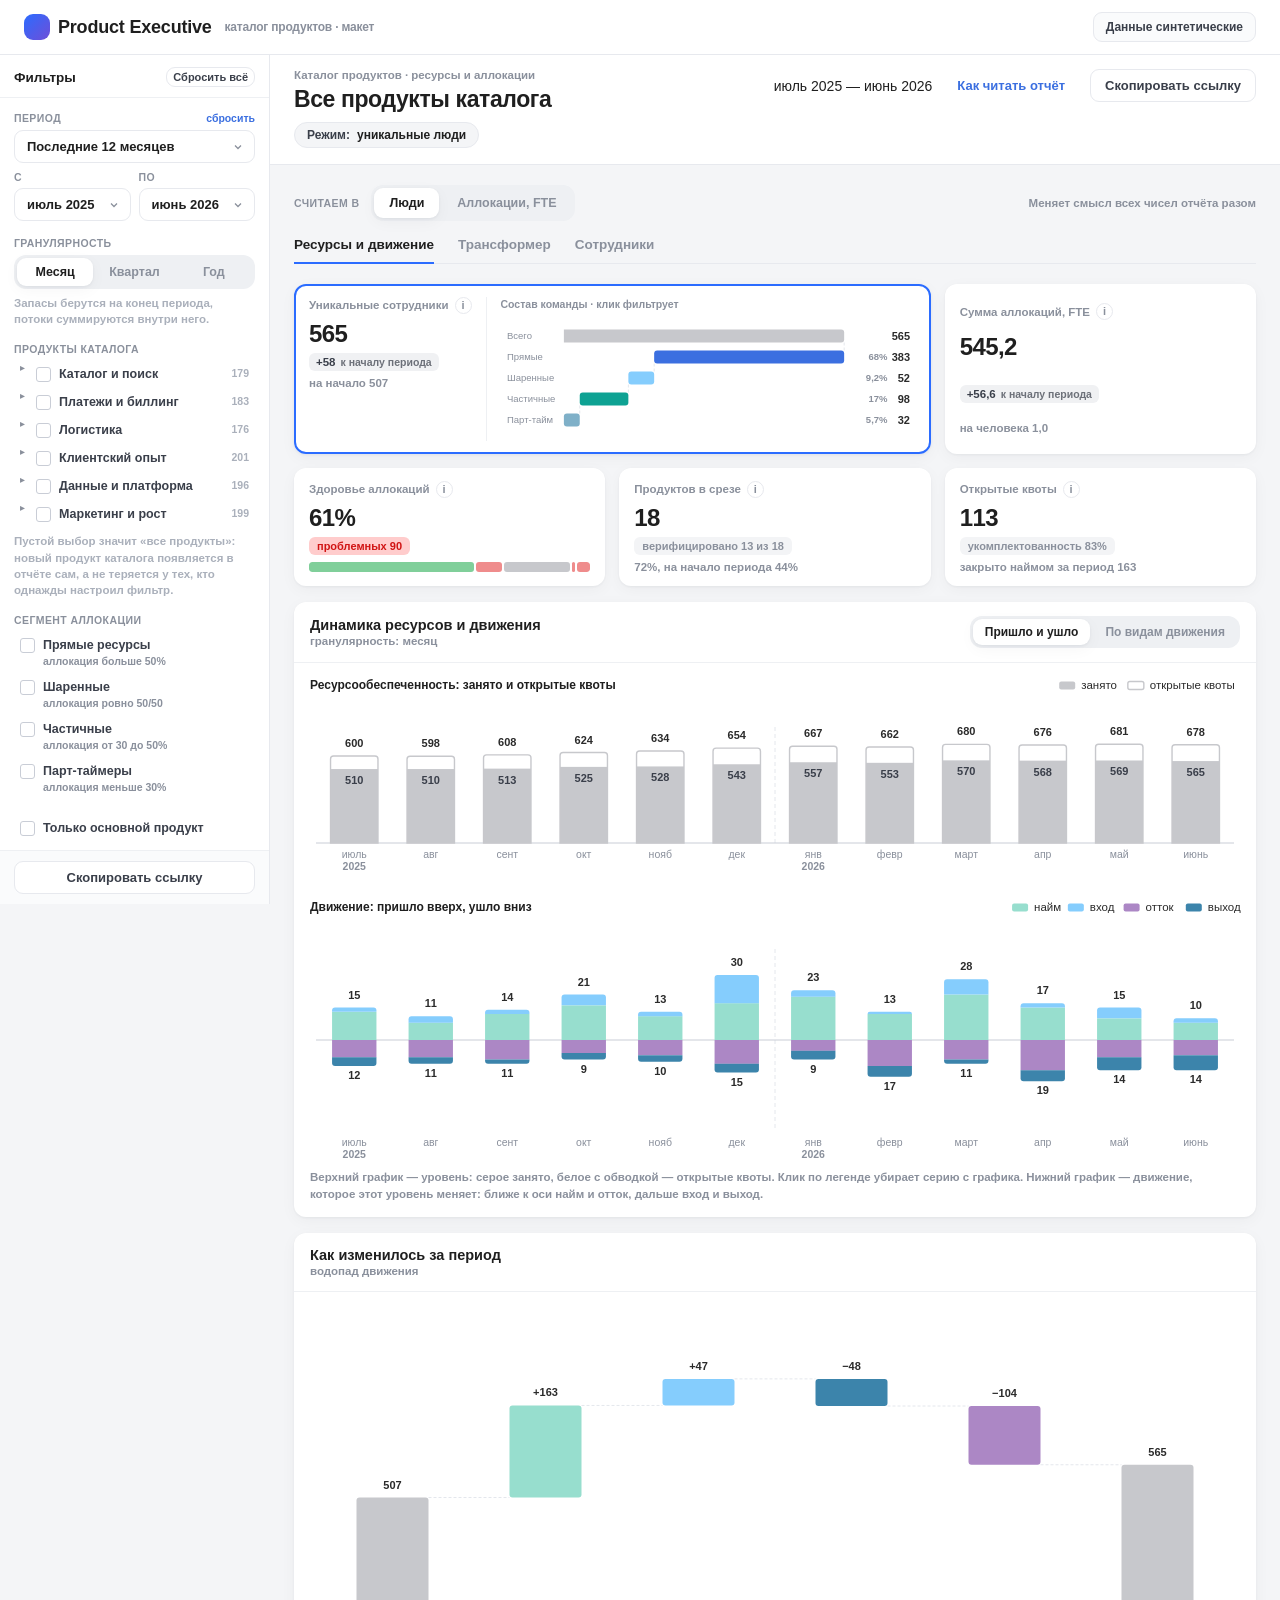
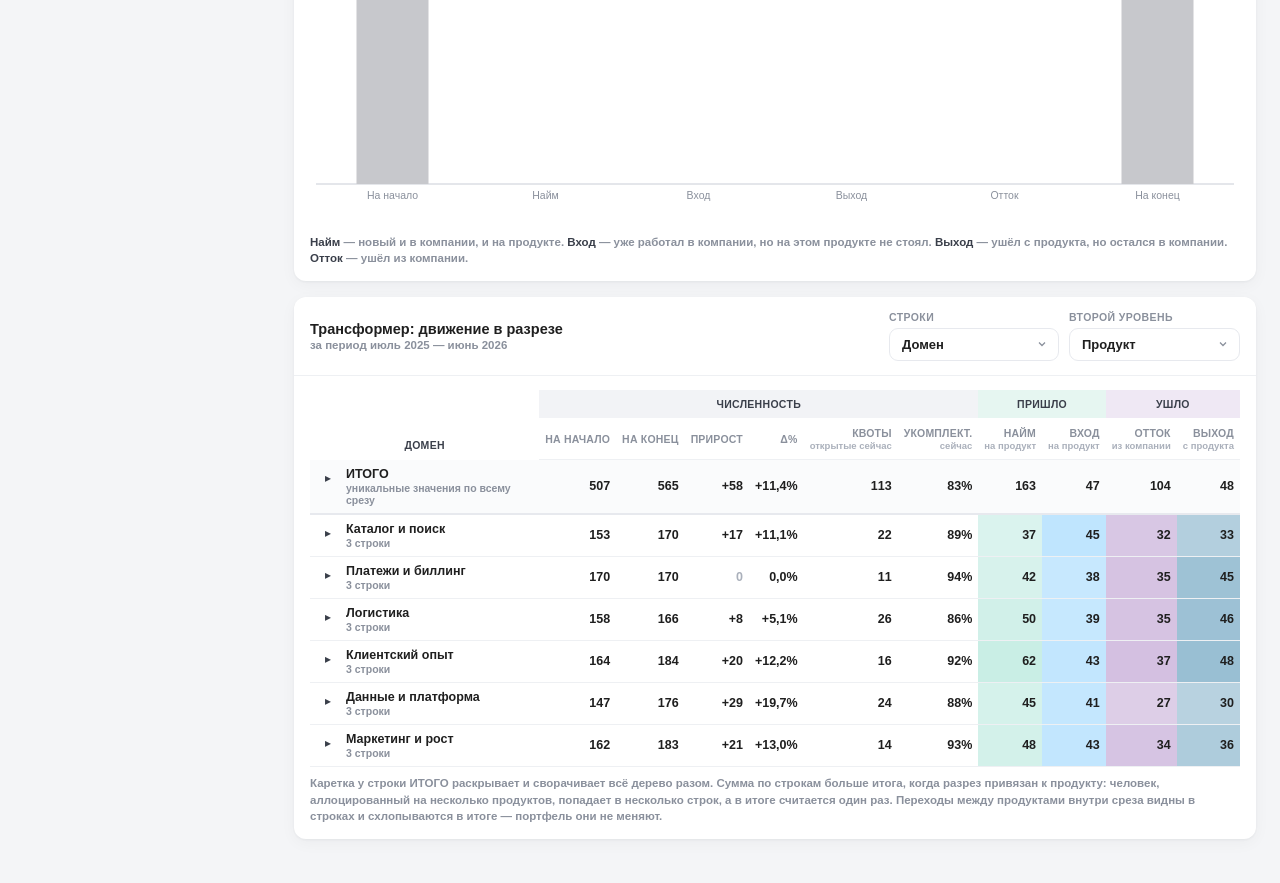
==== commit 254694bd: "Убраны перетоки между продуктами Матрица перетоков вводила в отчёт сущности, которых в данных нет: «" ====
--- a/index.standalone.html
+++ b/index.standalone.html
@@ -463,11 +463,6 @@
 .ev.e-up{background:#e0f2ef}
 .ev.e-dn{background:#ece5f3}
 .more{margin-top:var(--s6);text-align:center}
-/* Внешние строки и столбцы матрицы перетоков — границы портфеля,
-   а не ещё один продукт: помечены фоном. */
-.mtx .ext,.mtx tr.ext-row td{background:#fafbfc}
-.mtx tr.ext-row td.txt .row-body{color:var(--muted);font-weight:700}
-.mtx td.self{background:#f4f5f7;color:var(--muted2)}
 .pivot td.drill{cursor:pointer}
 .pivot td.drill:hover{box-shadow:inset 0 0 0 2px var(--act)}
 
@@ -1015,11 +1010,11 @@
   const stop=p.to==null?N-1:p.to;
   let cur=shape();
   let prods=cur.length?pickProducts(cur.length,homeIdx):[];
-  /* «Скамейка» — человек есть в компании, но не аллоцирован ни на один
-     продукт. Без неё вход и выход на продукт схлопываются в ноль, когда
-     выбраны все продукты: перетоки между продуктами внутри портфеля друг
-     друга гасят, и единственное настоящее движение границы портфеля — это
-     как раз приход со скамейки и уход на неё. */
+  /* Месяцы без аллокаций: человек есть в компании, но не стоит ни на одном
+     продукте. Без них вход и выход схлопываются в ноль, когда выбраны все
+     продукты: перемещения между продуктами внутри портфеля друг друга
+     гасят, и единственное настоящее движение границы портфеля — это как
+     раз появление и исчезновение аллокаций целиком. */
   let bench=cur.length?0:(chance(0.45)?BENCH_FOREVER:ri(2,14));
   for(let m=start;m<=stop;m++){
     if(bench>0){
@@ -1034,12 +1029,11 @@
     /* Раз в несколько месяцев состав или доли меняются. Вероятности низкие:
        перетасовка каждый месяц дала бы движение, которого в жизни не бывает. */
     if(m>start){
-      if(chance(0.008)){bench=ri(1,5);prods=[];cur=[];continue}   /* уход на скамейку */
+      if(chance(0.008)){bench=ri(1,5);prods=[];cur=[];continue}   /* месяцы без аллокаций */
       /* ПЕРЕВОД: в один месяц человек уходит с одного продукта и приходит
-         на другой с той же долей. Пока перевода не было отдельным событием,
-         он распадался на независимые «ушёл» и «пришёл» в разные месяцы,
-         и матрица перетоков показывала нули между всеми продуктами —
-         как будто люди приходят только из найма и уходят только в отток. */
+         на другой с той же долей — выход и вход в одном месяце. В отчёте
+         это по-прежнему два независимых события: данные не говорят, что
+         одно вызвано другим, и связывать их отчёт не берётся. */
       if(chance(0.014)&&cur.length){
         const k=ri(0,cur.length-1), free=[];
         for(let z=0;z<NPROD;z++)if(prods.indexOf(z)<0)free.push(z);
@@ -1625,8 +1619,8 @@
 
 /* Список сотрудников среза. Человек попадает сюда, если он был на продуктах
    среза хоть один месяц окна — или если он вообще не аллоцирован, но
-   организационно относится к продукту среза: «скамейка» это тоже ответ
-   на вопрос «кто у меня есть». */
+   организационно относится к продукту среза: человек без аллокаций — это
+   тоже ответ на вопрос «кто у меня есть». */
 function peopleList(st){
   const i1=st.i1, out=[];
   PEOPLE.forEach(p=>{
@@ -1672,60 +1666,6 @@
   return n;
 }
 
-/* ---------- Матрица перетоков: откуда и куда ----------
-   Переход засчитывается, только когда у человека в один месяц ровно один
-   уход и ровно один приход: тогда связь однозначна. Всё остальное честно
-   уходит в «извне» и «наружу» — придумывать соответствие между двумя
-   уходами и тремя приходами значит рисовать данные, которых нет.
-   Про это написано сноской под матрицей. */
-function transfers(st,dimKey){
-  const key=idx=>dimKey==='domain'?PRODUCTS[idx].domName:PRODUCTS[idx].name;
-  const cells=new Map(), fromSum=new Map(), toSum=new Map();
-  const add=(f,t,v)=>{
-    const k=f+''+t;
-    cells.set(k,(cells.get(k)||0)+v);
-    fromSum.set(f,(fromSum.get(f)||0)+v);
-    toSum.set(t,(toSum.get(t)||0)+v);
-  };
-  PEOPLE.forEach(p=>{
-    if(!personPass(st,p))return;
-    const pairs=PAIRS_BY_PID[p.id].map(ai=>ALLOC[ai]).filter(a=>inScope(st,a.prod));
-    if(!pairs.length)return;
-    for(let m=st.i0;m<=st.i1;m++){
-      const gone=[],came=[];
-      pairs.forEach(a=>{
-        const cur=active(st,a,p,m), prev=m>0?active(st,a,p,m-1):0;
-        if(prev>0&&cur<=0)gone.push(a.prod);
-        if(prev<=0&&cur>0)came.push(a.prod);
-      });
-      if(!gone.length&&!came.length)continue;
-      if(gone.length===1&&came.length===1){add(key(gone[0]),key(came[0]),1);continue}
-      /* Внешние категории различаются по тому, ОСТАЛСЯ ли человек в срезе.
-         Пришёл, уже стоя на других продуктах, — это не «со скамейки», а
-         расширение присутствия. Ушёл, оставшись на других, — не «на
-         скамейку», а сокращение. Свалить их в одну кучу значило бы
-         показать движение туда, где его не было. */
-      let before=0,after=0;
-      pairs.forEach(a=>{
-        if(m>0&&active(st,a,p,m-1))before++;
-        if(active(st,a,p,m))after++;
-      });
-      came.forEach(k=>add(p.from===m?'Найм':(before?'Расширение':'Со скамейки'),key(k),1));
-      gone.forEach(k=>add(key(k),p.to===m-1?'Отток':(after?'Сокращение':'На скамейку'),1));
-    }
-  });
-  const names=dimKey==='domain'?DOMAINS.map(d=>d.name):PRODUCTS.map(x=>x.name);
-  const inScopeName=n=>dimKey==='domain'
-    ? DOM_BY_NAME[n].kids.some(k=>inScope(st,PIDX[k]))
-    : inScope(st,PROD_BY_NAME[n]);
-  const EXT_Y=['Найм','Со скамейки','Расширение'];
-  const EXT_X=['Отток','На скамейку','Сокращение'];
-  const ys=names.filter(inScopeName).concat(EXT_Y).filter(n=>fromSum.get(n));
-  const xs=names.filter(inScopeName).concat(EXT_X).filter(n=>toSum.get(n));
-  let grand=0;fromSum.forEach(v=>{grand+=v});
-  return {ys,xs,cells,ysum:fromSum,xsum:toSum,grand,external:{ys:EXT_Y,xs:EXT_X}};
-}
-
 /* ---------- Набор продуктов из состояния фильтра ----------
    Хранится СПИСОК ВЫБРАННЫХ листьев: пустой список означает «все продукты».
    Инверсия намеренная — новый продукт каталога появляется у всех сам, а не
@@ -1749,7 +1689,7 @@
   PEOPLE,ALLOC,sumPct,mainProd,openQuota,
   THIN,MINUS,fmtInt,fmtFte,fmtVal,fmtDelta,fmtPct,fmtPp,
   prodSet,model,totals,rows,rows2,seriesRows,matrix,units,metricsOf,toBuckets,verification,
-  quotaOf,quotaTotal,EVENTS,EVENT_BY_KEY,peopleList,personEvents,transfers
+  quotaOf,quotaTotal,EVENTS,EVENT_BY_KEY,peopleList,personEvents
 };
 })();
 
@@ -2718,9 +2658,9 @@
   delta:'Разница между концом и началом периода. Складывается из всех четырёх видов движения.',
   pct:'Прирост к значению на начало периода.',
   hire:'Человек новый и в компании, и на продукте.',
-  inp:'Человек уже работал в компании, но на этом продукте не стоял: перевод с другого продукта или выход со скамейки.',
+  inp:'Человек уже работал в компании, но на этом продукте не стоял. Откуда именно он пришёл, данные не говорят: видно только, что аллокация на этом продукте появилась.',
   attr:'Человек ушёл из компании — аллокация закрылась вместе с ним.',
-  out:'Человек остался в компании, но с продукта ушёл: перевод на другой продукт или скамейка.',
+  out:'Человек остался в компании, но аллокация на этом продукте закрылась. Куда он делся, данные не говорят.',
   alloc:'Человек оставался на продукте, но его процент занятости изменился. Показано сальдо роста и снижения.',
   quota:'Незакрытые позиции на конец периода. Квота заводится НА ПРОДУКТЕ, поэтому в разрезах, не привязанных к продукту, она не раскладывается — там стоит прочерк.',
   fill:'Занято ÷ (занято + открытые квоты) на конец периода.'
@@ -2901,30 +2841,20 @@
   const m=o.m, mode=o.mode;
   let max=0;
   m.cells.forEach(v=>{if(Math.abs(v)>max)max=Math.abs(v)});
-  /* Внешние строки и столбцы матрицы перетоков — это не разрез, а границы
-     портфеля: найм и скамейка слева, отток и скамейка справа. Они помечены
-     фоном, чтобы не читаться как ещё один продукт. */
-  const ext=m.external||{ys:[],xs:[]};
-  const isExtY=y=>ext.ys.indexOf(y)>=0, isExtX=x=>ext.xs.indexOf(x)>=0;
   let h='<table class="ptable dense pivot mtx"><thead><tr><th class="txt">'+esc(o.yName)+
     '<span class="hint-col">по столбцам: '+esc(o.xName.toLowerCase())+'</span></th>';
-  m.xs.forEach(x=>{h+='<th'+(isExtX(x)?' class="ext"':'')+'>'+esc(x)+'</th>'});
+  m.xs.forEach(x=>{h+='<th>'+esc(x)+'</th>'});
   h+='<th class="vs">Итого</th></tr></thead><tbody>';
   m.ys.forEach(y=>{
-    h+='<tr'+(isExtY(y)?' class="ext-row"':'')+'><td class="txt"><span class="row-label">'+
+    h+='<tr><td class="txt"><span class="row-label">'+
       '<span class="caret-spacer" aria-hidden="true"></span>'+
       '<span class="row-body">'+esc(y)+'</span></span></td>';
     m.xs.forEach(x=>{
       const v=m.cells.get(y+''+x)||0;
-      /* Диагональ перетоков — переход продукта в самого себя. Такого события
-         не бывает, и клетка помечена точкой, а не заполнена нулём: ноль
-         сказал бы «переходов не было», хотя вопрос не имеет смысла. */
-      const self=o.diag&&y===x;
-      h+='<td'+(self?' class="self"':'')+(self?'':heat(o.flow||'hire',v,max))+
-        (self?'':tip({title:y+(o.diag?' → ':' · ')+x,
-          rows:[{label:o.metricName,value:D.fmtVal(mode,v)}],
-          note:'доля в строке: '+D.fmtPct(m.ysum.get(y)?v/m.ysum.get(y)*100:0,0)}))+'>'+
-        (self?'·':(v?D.fmtVal(mode,v):'<span class="zero">0</span>'))+'</td>';
+      h+='<td'+heat(o.flow||'hire',v,max)+tip({title:y+' · '+x,
+        rows:[{label:o.metricName,value:D.fmtVal(mode,v)}],
+        note:'доля в строке: '+D.fmtPct(m.ysum.get(y)?v/m.ysum.get(y)*100:0,0)})+'>'+
+        (v?D.fmtVal(mode,v):'<span class="zero">0</span>')+'</td>';
     });
     h+='<td class="lead vs">'+D.fmtVal(mode,m.ysum.get(y)||0)+'</td></tr>';
   });
@@ -3075,7 +3005,7 @@
     {name:'Найм на продукт',short:'Найм',value:t.hire,color:G.C_HIRE,
      hint:'человек новый и в компании, и на продукте'},
     {name:'Вход на продукт',short:'Вход',value:t.inp,color:G.C_IN,
-     hint:'перевод с другого продукта или выход со скамейки'}
+     hint:'аллокация на этом продукте появилась; откуда именно — данные не говорят'}
   ];
   if(mode==='fte'){
     steps.push({name:'Рост аллокации',short:'Рост аллокации',value:t.up,color:G.C_UP,
@@ -3200,8 +3130,8 @@
       U.panel({title:'Как изменилось за период',sub:'водопад движения',
         cls:'p-wf',bodyCls:'fill-b',
         body:waterfall(m,st)+U.note(
-          '<b>Найм</b> — новый и в компании, и на продукте. <b>Вход</b> — перевод '+
-          'с другого продукта или выход со скамейки. <b>Выход</b> — ушёл с продукта, '+
+          '<b>Найм</b> — новый и в компании, и на продукте. <b>Вход</b> — уже '+
+          'работал в компании, но на этом продукте не стоял. <b>Выход</b> — ушёл с продукта, '+
           'но остался в компании. <b>Отток</b> — ушёл из компании.'+
           (st.mode==='fte'?' <b>Рост и снижение аллокации</b> — процент изменился у того, кто с продукта не уходил.':''))})+
     '</div>'+pivot(m,st)+'</div>';
@@ -3323,47 +3253,17 @@
   return body;
 }
 
-/* ---------- Перетоки: откуда и куда ----------
-   Единственный вид, где переходы между продуктами видны напрямую. В обычном
-   трансформере они схлопываются в итоге — портфель они не меняют, — и вопрос
-   «кто у кого забрал людей» остаётся без ответа. Здесь он и живёт. */
-function dim0(st){return st.fdim==='product'?'product':'domain'}
-function flowView(st,m){
-  const dim=dim0(st);
-  const mx=D.transfers(st,dim);
-  const body='<div class="tbl-wrap">'+U.matrixTable({m:mx,mode:'hc',diag:true,
-      yName:'Откуда',xName:'Куда',metricName:'Переходов',flow:'in',grand:mx.grand})+'</div>'+
-    U.note('Строки — откуда человек ушёл, столбцы — куда пришёл, в людях. '+
-      'Переход между продуктами засчитывается, только когда в один месяц у человека '+
-      'ровно один уход и ровно один приход: тогда связь однозначна. Остальное уходит '+
-      'во внешние строки и столбцы. <b>Найм</b> — человек новый в компании. '+
-      '<b>Со скамейки</b> — вернулся из состояния без аллокаций. '+
-      '<b>Расширение</b> — взял ещё один продукт, ни с какого не уходя. '+
-      '<b>Отток</b> — ушёл из компании, <b>На скамейку</b> — остался без аллокаций, '+
-      '<b>Сокращение</b> — ушёл с продукта, но остался на других. '+
-      'Придумывать соответствие между двумя уходами и тремя приходами значит рисовать '+
-      'данные, которых нет.');
-  return body;
-}
-
 function render(st){
   const m=D.model(st);
   if(!m.verify.total)return U.empty('На выбранных продуктах никого нет',
     'Снимите один из фильтров слева — например, сегмент аллокации или грейд.');
   const dims=D.DIMS.map(d=>[d.key,d.name]);
   const metrics=metricList(st.mode).map(x=>[x.key,x.name]);
-  const view=st.tview==='mtx'?'mtx':st.tview==='flow'?'flow':'dyn';
+  const view=st.tview==='mtx'?'mtx':'dyn';
   const tabs=U.subTabs([
     ['dyn','В динамике',{title:'В динамике',text:'Строки — разрезы, столбцы — периоды. До трёх уровней вложенности.'}],
-    ['mtx','Матрица',{title:'Матрица',text:'Один разрез по строкам, другой по столбцам. Набор атрибутов фиксирован.'}],
-    ['flow','Перетоки',{title:'Перетоки',text:'Кто у кого забрал людей: строки — откуда, столбцы — куда.'}]
+    ['mtx','Матрица',{title:'Матрица',text:'Один разрез по строкам, другой по столбцам. Набор атрибутов фиксирован.'}]
   ],view,'tview');
-
-  if(view==='flow')return U.panel({title:'Трансформер',
-    sub:'период '+window.PXSCREEN.overview.periodName(st)+' · переходы между продуктами',
-    tabs,body:'<div class="h-ctl">'+
-      U.select('fdim',[['domain','Домен'],['product','Продукт']],dim0(st),'Уровень')+
-      '</div>'+flowView(st,m)});
 
   const ctl=view==='dyn'
     ? '<div class="h-ctl">'+
@@ -3427,8 +3327,8 @@
   /* Ушедший из компании не «проблемная аллокация»: у него нулевая сумма
      потому, что его больше нет, а не потому, что данные кривые. */
   if(evt==='bad')return p.alive&&(p.health==='over'||p.health==='low'||p.health==='zero');
-  /* «Без аллокации» — это скамейка, а не увольнение: у ушедшего аллокаций
-     тоже нет, но искать его надо по оттоку. */
+  /* «Без аллокации» — человек в компании, но ни на одном продукте среза
+     не стоит. У ушедшего аллокаций тоже нет, но искать его надо по оттоку. */
   if(evt==='bench')return !p.allocs.length&&p.alive;
   if(evt==='alloc')return p.events.some(e=>e.kind==='up'||e.kind==='dn');
   return p.events.some(e=>e.kind===evt);
@@ -3578,7 +3478,7 @@
   prof:'', grade:'', loc:'', emp:'',
   dimA:'domain', dimB:'product', open:[], moveView:'io',
   tview:'dyn', tmetric:'stock', t1:'domain', t2:'product', t3:'', topen:[],
-  my:'prof', mxd:'grade', fdim:'domain',
+  my:'prof', mxd:'grade',
   evt:'', q:'', pAll:false,
   treeOpen:[]
 };
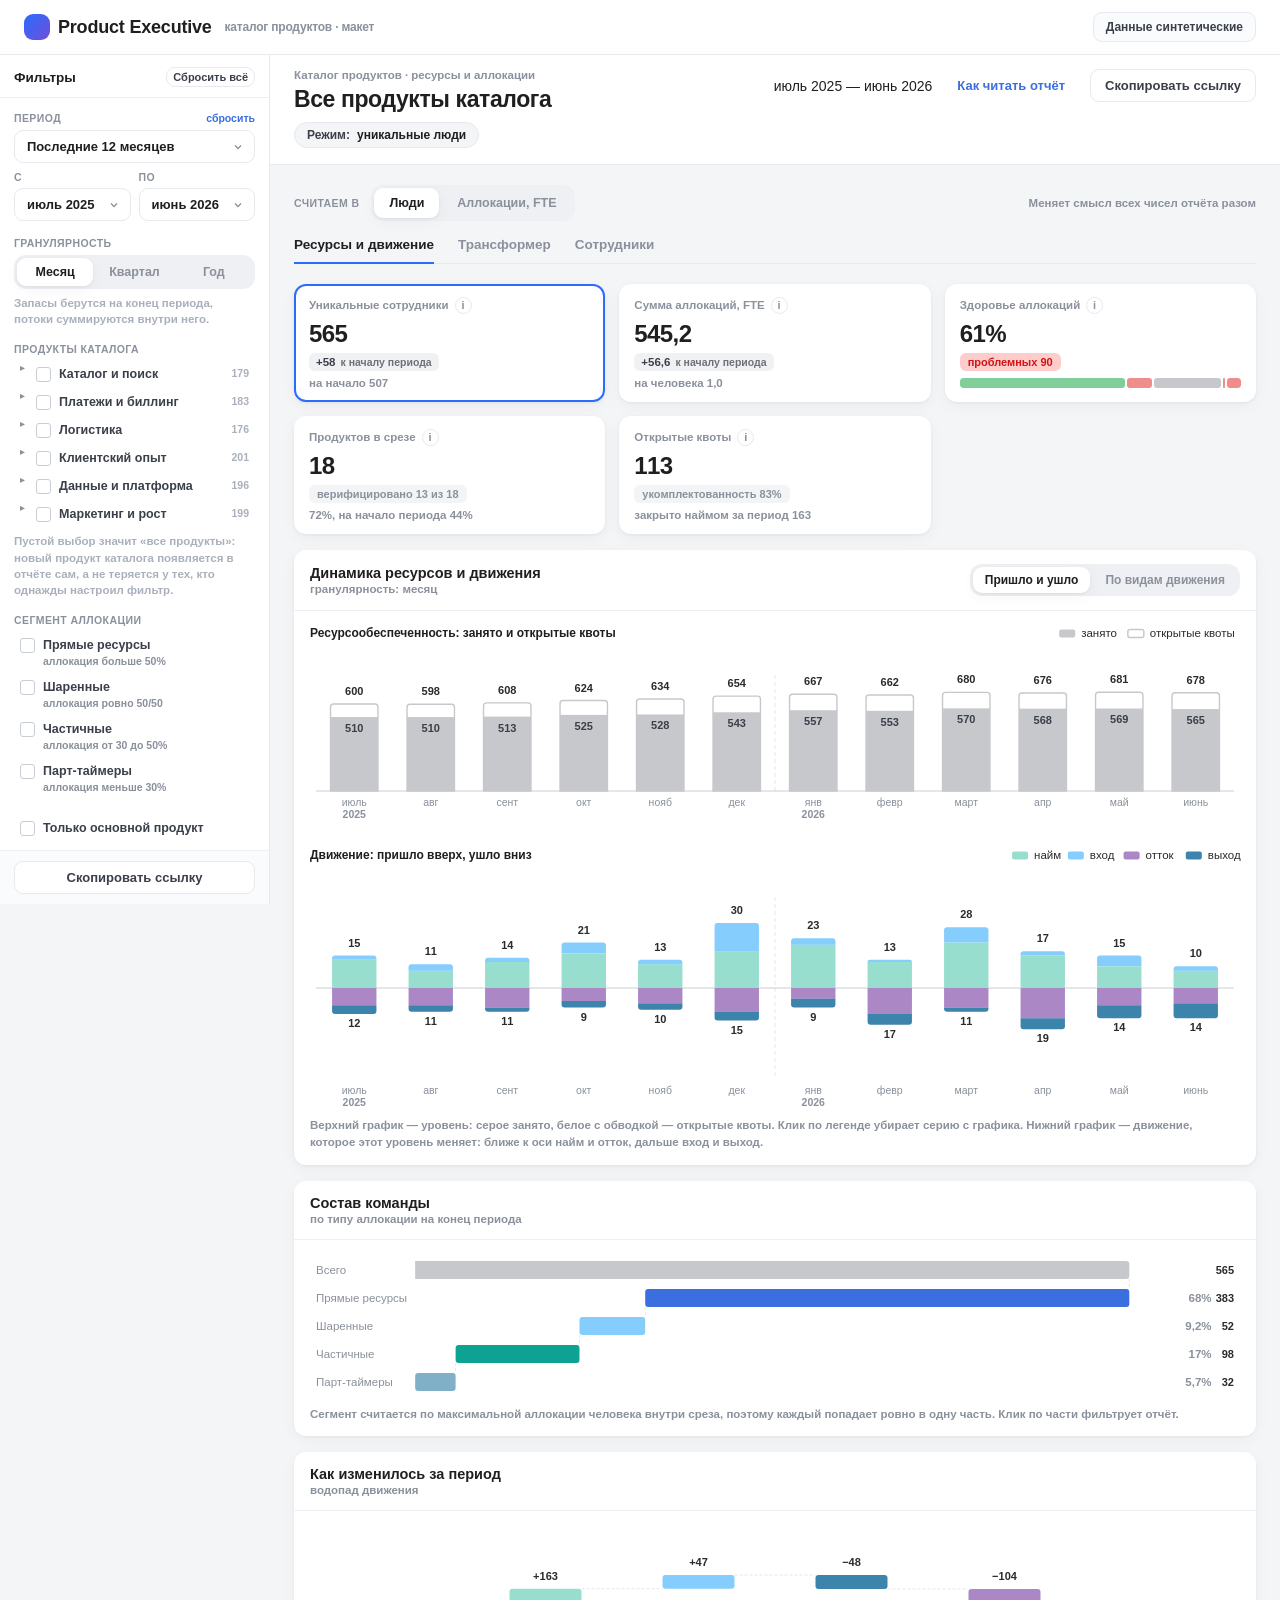
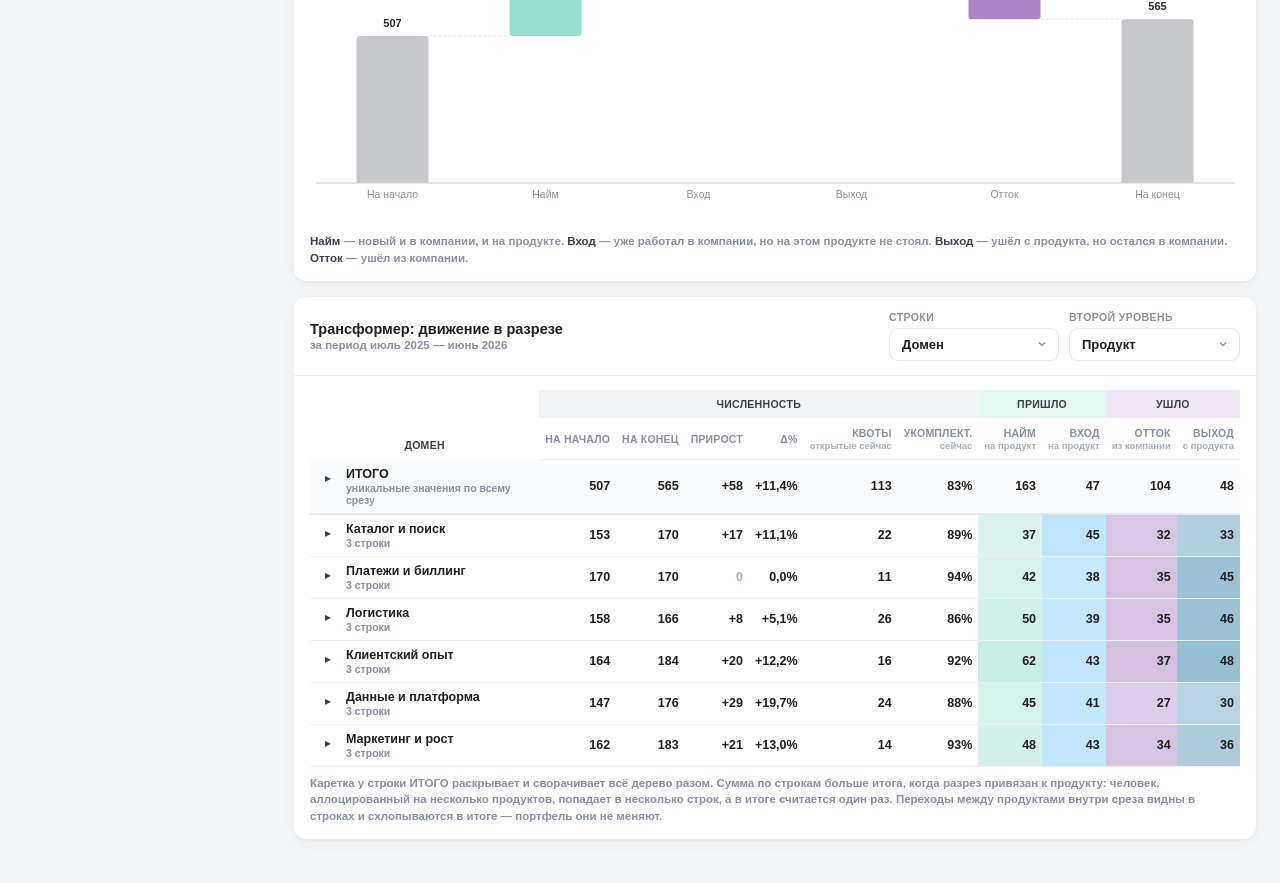
==== commit 5bdd8a4d: "Состав команды — отдельной панелью над водопадом Врезка в карточку «Уникальные сотрудники» не работа" ====
--- a/index.standalone.html
+++ b/index.standalone.html
@@ -207,10 +207,6 @@
 .kpis.n3{grid-template-columns:repeat(3,minmax(0,1fr))}
 .kpis.n4{grid-template-columns:repeat(4,minmax(0,1fr))}
 .kpis.n5{grid-template-columns:repeat(5,minmax(0,1fr))}
-/* Шесть колонок под пять карточек: первая занимает две. Разложение состава
-   живёт внутри той карточки, число которой оно разбирает, — отдельной панели
-   во всю ширину экрана этот сюжет не заслуживает. */
-.kpis.n6{grid-template-columns:repeat(6,minmax(0,1fr))}
 .kpi{background:#fff;border-radius:var(--radius);box-shadow:var(--shadow);padding:13px 15px}
 .kpi .k-label{font-size:var(--fs-note);color:var(--muted);font-weight:700;margin-bottom:7px;
   display:flex;align-items:center;gap:var(--s3);flex-wrap:wrap}
@@ -226,21 +222,6 @@
 @supports (grid-template-rows:subgrid){
   .kpi{display:grid;grid-template-rows:subgrid;grid-row:span 4;row-gap:0}
 }
-/* Широкая карточка: слева те же четыре строки, справа график. Из subgrid она
-   выходит намеренно — её содержимое раскладывается по горизонтали, и
-   выравнивать по строкам внутри неё нечего. Соседние карточки продолжают
-   выравниваться между собой. */
-.kpi.hero{grid-column:span 2;grid-row:span 4;display:flex;align-items:stretch;
-  gap:var(--s7);min-width:0}
-.kpi.hero .h-left{display:flex;flex-direction:column;min-width:118px;flex:0 0 auto}
-.kpi.hero .h-left .k-row:first-of-type{margin-top:auto}
-.kpi.hero .h-aside{flex:1;min-width:0;display:flex;flex-direction:column;
-  border-left:1px solid var(--line2);padding-left:var(--s7)}
-.kpi.hero .h-aside .svgchart{flex:1;min-height:0}
-.kpi.hero .h-cap{font-size:var(--fs-cap);color:var(--muted);font-weight:600;
-  margin-bottom:var(--s2);line-height:1.35}
-.kpi.hero .h-cap b{color:var(--ink2)}
-
 /* Риска состава: форма распределения без таблицы. Числа — в подсказке. */
 .mini-bar{display:flex;width:100%;height:10px;gap:2px;border-radius:var(--r1);overflow:hidden}
 .mini-bar i{display:block;min-width:2px;border-radius:var(--r1);cursor:help;
@@ -276,9 +257,17 @@
    Иначе под узкой панелью копится серая пустота, которой там быть не должно. */
 .grid-60-40{display:grid;grid-template-columns:minmax(0,60fr) minmax(0,40fr);
   gap:var(--s8);align-items:stretch}
-.grid-60-40>.panel{display:flex;flex-direction:column;min-width:0}
+.grid-60-40>.panel,.grid-60-40>.col>.panel{display:flex;flex-direction:column;min-width:0}
 .grid-60-40>.panel>.panel-b{flex:1;min-height:0;display:flex;flex-direction:column}
 .grid-60-40 .panel-b.fill-b>.svgchart{flex:1;min-height:0}
+/* Колонка из двух панелей на месте одной. Верхняя стоит своей высотой —
+   у неё фиксированное число строк, — нижняя забирает весь остаток, чтобы
+   низ колонки совпал с низом соседней панели. Растягивать обе поровну
+   нельзя: под составом появилась бы пустота, которой там нечего делать. */
+.grid-60-40>.col{display:flex;flex-direction:column;gap:var(--s8);min-width:0}
+.grid-60-40>.col>.p-comp{flex:0 0 auto}
+.grid-60-40>.col>.p-wf{flex:1;min-height:0}
+.grid-60-40>.col>.p-wf>.panel-b{flex:1;min-height:0;display:flex;flex-direction:column}
 .p-dyn .chart-stack{flex:1;min-height:0;display:flex;flex-direction:column}
 .p-dyn .chart-stack>.svgchart{flex:0 0 auto}
 .stack{display:flex;flex-direction:column;gap:var(--s8)}
@@ -553,16 +542,12 @@
    Пороги поставлены по замерам: полка 270px плюс минимальная ширина отчёта
    (примерно 860px под трансформер из десяти колонок) перестают помещаться
    около 1180px — там полка и уезжает в выдвижную панель. */
-@media(max-width:1360px){
-  /* Три колонки, а не четыре: широкая карточка занимает две, и при трёх
-     колонках второй ряд заполняется целиком — при четырёх в нём остаются
-     две пустые клетки. Порог по замеру: ниже 1360px колонка в шестиполосной
-     сетке становится уже 176px, минимальной ширины карточки. */
-  .kpis.n6{grid-template-columns:repeat(3,minmax(0,1fr))}
-}
 @media(max-width:1320px){
   .kpis.n5{grid-template-columns:repeat(3,minmax(0,1fr))}
   .grid2,.grid-60-40{grid-template-columns:1fr}
+  /* Колонка развалилась в общий поток — растягивать водопад больше не по
+     чему, и он встаёт своей высотой, как обычная панель. */
+  .grid-60-40>.col{display:contents}
 }
 @media(max-width:1180px){
   .layout{display:block}
@@ -578,12 +563,7 @@
   .reporthead{padding:var(--s7) var(--s9)}
 }
 @media(max-width:900px){
-  .kpis,.kpis.n3,.kpis.n4,.kpis.n5,.kpis.n6{grid-template-columns:repeat(2,minmax(0,1fr));gap:var(--s5)}
-  /* Двойная карточка на планшете занимает всю ширину и раскладывается
-     сверху вниз: график рядом с числом в 160px не читается. */
-  .kpi.hero{flex-direction:column;gap:var(--s5)}
-  .kpi.hero .h-aside{border-left:0;border-top:1px solid var(--line2);
-    padding-left:0;padding-top:var(--s5);min-height:118px}
+  .kpis,.kpis.n3,.kpis.n4,.kpis.n5{grid-template-columns:repeat(2,minmax(0,1fr));gap:var(--s5)}
   /* На узком экране таблица прокручивается, а не переносится: ужать числовые
      колонки нельзя — между значениями останется меньше воздуха, чем внутри них. */
   .tbl-wrap{overflow-x:auto}
@@ -592,8 +572,7 @@
   .panel-h .sub-tabs{margin-left:0}
 }
 @media(max-width:640px){
-  .kpis,.kpis.n2,.kpis.n3,.kpis.n4,.kpis.n5,.kpis.n6{grid-template-columns:1fr}
-  .kpi.hero{grid-column:span 1}
+  .kpis,.kpis.n2,.kpis.n3,.kpis.n4,.kpis.n5{grid-template-columns:1fr}
   .sub-tabs{display:flex;overflow-x:auto;max-width:100%}
   .panel-h{padding:var(--s6)}.panel-b{padding:var(--s5)}
   .content{padding:var(--s6)}
@@ -856,10 +835,10 @@
 /* short — для тесных мест (ось мини-графика в карточке). Полное имя всегда
    остаётся в подсказке: сокращение экономит место, а не смысл. */
 const SEGMENTS=[
-  {key:'direct', name:'Прямые ресурсы', short:'Прямые',    hint:'аллокация больше 50%'},
-  {key:'shared', name:'Шаренные',       short:'Шаренные',  hint:'аллокация ровно 50/50'},
-  {key:'partial',name:'Частичные',      short:'Частичные', hint:'аллокация от 30 до 50%'},
-  {key:'part',   name:'Парт-таймеры',   short:'Парт-тайм', hint:'аллокация меньше 30%'}
+  {key:'direct', name:'Прямые ресурсы', hint:'аллокация больше 50%'},
+  {key:'shared', name:'Шаренные',       hint:'аллокация ровно 50/50'},
+  {key:'partial',name:'Частичные',      hint:'аллокация от 30 до 50%'},
+  {key:'part',   name:'Парт-таймеры',   hint:'аллокация меньше 30%'}
 ];
 const SEG_KEYS=SEGMENTS.map(s=>s.key);
 /* Границы заданы так, что интервалы не пересекаются и покрывают всю шкалу:
@@ -2164,26 +2143,24 @@
    ========================================================================== */
 function drawBreakdown(a,w,h){
   const o=a.opt||{}, parts=a.parts, tot=a.total;
-  const compact=!!o.compact;
-  const lz=compact?9.5:11.5;
+  const lz=11.5;
   const hh=headH(o.title,o.legend);
   const rows=parts.length+1;
-  const rowH=compact?21:30;
+  const rowH=28;
   h=h||o.h||(hh+rows*rowH+4);
   /* Каскад центрируется по высоте контейнера, а не прижимается к верху:
      строки фиксированной высоты, и остаток лучше разделить пополам,
      чем оставить пустую полосу снизу. */
   const top=hh+Math.max(2,(h-hh-rows*rowH)/2);
-  const bh=Math.min(compact?13:18,rowH*0.66);
+  const bh=Math.min(18,rowH*0.66);
   const anyOn=parts.some(p=>p.on);
 
-  const nameOf=p=>(compact&&p.short)||p.name;
-  const names=[tot.name].concat(parts.map(nameOf));
+  const names=[tot.name].concat(parts.map(p=>p.name));
   const nameW=Math.min(w*0.4,Math.max.apply(null,names.map(s=>textW(s,lz)))+2);
   /* Числа стоят в СВОЕЙ колонке справа, а не у конца полосы: у каскада
      концы на разной высоте и на разном месте, и бегающее число читать
      нельзя. В колонке они выстраиваются по разряду, как в таблице. */
-  const valW=textW(CD.fmtInt(tot.value),VAL_SZ)+(compact?30:42);
+  const valW=textW(fv(o,tot.value),VAL_SZ)+42;
   const x0=PAD_X+nameW+7;
   const plotW=Math.max(20,w-x0-PAD_X-valW);
   const max=niceMax([tot.value]);
@@ -2202,14 +2179,14 @@
     g+=(from===0||to===0&&from===tot.value
         ? barRight(xa,y,xb-xa,bh,color,' class="bar rt" style="animation-delay:'+(i*34)+'ms"')
         : barFloat(xa,y,xb-xa,bh,color,' class="bar rt" style="animation-delay:'+(i*34)+'ms"'));
-    g+=txt(xVal,y+bh/2+VAL_ASC*0.42,CD.fmtInt(val),
+    g+=txt(xVal,y+bh/2+VAL_ASC*0.42,fv(o,val),
       {size:VAL_SZ,weight:VAL_W,fill:C_LABEL,anchor:'end',cls:'fade',delay:240+i*34});
-    if(share!=null)g+=txt(xVal-textW(CD.fmtInt(tot.value),VAL_SZ)-4,y+bh/2+lz*0.36,
+    if(share!=null)g+=txt(xVal-textW(fv(o,tot.value),VAL_SZ)-4,y+bh/2+lz*0.36,
       CD.fmtPct(share,share<10?1:0),{size:lz,weight:700,fill:C_AXIS,anchor:'end'});
     return g+'</g>';
   };
   s+=row(0,tot.name,tot.value,0,tot.value,C_TOTAL,false,null,
-    tip({title:tot.name,rows:[{label:'Всего',value:CD.fmtInt(tot.value),color:C_TOTAL}],
+    tip({title:tot.name,rows:[{label:'Всего',value:fv(o,tot.value),color:C_TOTAL}],
          note:'разбирается на части ниже: человек попадает ровно в одну'}));
   let rem=tot.value;
   parts.forEach((p,i)=>{
@@ -2219,9 +2196,9 @@
        читаются как независимые величины, а не как разбор целого. */
     const cy=top+i*rowH;
     s+=line(X(from),cy+(rowH+bh)/2,X(from),cy+rowH+(rowH-bh)/2,C_DIV,1,'3 2');
-    s+=row(i+1,nameOf(p),p.value,from,to,p.color,anyOn&&!p.on,share,
+    s+=row(i+1,p.name,p.value,from,to,p.color,anyOn&&!p.on,share,
       tip({title:p.name,
-        rows:[{label:'Сотрудников',value:CD.fmtInt(p.value),color:p.color},
+        rows:[{label:o.mode==='fte'?'FTE':'Сотрудников',value:fv(o,p.value),color:p.color},
               {label:'Доля',value:CD.fmtPct(share,share<10?1:0)}],
         note:[p.hint||null,'клик фильтрует отчёт']})+
       ' data-seg="'+p.key+'" tabindex="0" role="button"'+
@@ -2521,11 +2498,6 @@
     '<div class="k-val">'+o.value+'</div>'+
     '<div class="k-row">'+(o.row1||'')+'</div>'+
     '<div class="k-row">'+(o.row2||'')+'</div>';
-  /* Широкая карточка выходит из subgrid и раскладывается на две колонки:
-     слева те же четыре строки, справа график. Строк по-прежнему четыре —
-     полоса выравнивается по ним, как и раньше. */
-  if(o.aside)return '<div class="kpi hero'+(o.cls?' '+o.cls:'')+'">'+
-    '<div class="h-left">'+body+'</div><div class="h-aside">'+o.aside+'</div></div>';
   return '<div class="kpi'+(o.cls?' '+o.cls:'')+'">'+body+'</div>';
 }
 
@@ -2907,16 +2879,15 @@
 }
 
 /* ---------- Полоса KPI ----------
-   Пять карточек, но первая — двойной ширины: в ней живёт разложение состава.
-   Раньше это была отдельная панель во всю ширину экрана, и парт-таймеры
-   занимали столько же места, сколько всё движение аллокаций. Разложение —
-   не самостоятельный сюжет, а ответ на вопрос «из кого состоят эти 581»,
-   поэтому оно стоит внутри той самой карточки, число которой разбирает.
-
-   Здоровье аллокаций по той же причине сжалось до карточки с риской:
-   вопрос «в порядке ли данные» требует одного числа и сигнала, а не
-   таблицы на треть экрана. Подробности — по наведению и в трансформере
-   по разрезу «сегмент». */
+   Пять равных карточек: пять чисел, которыми открывается разговор.
+   Карточка — это одно число, дельта и подпись; график внутрь карточки
+   не помещается читаемым. Разложение состава какое-то время жило врезкой
+   в двойной карточке «Уникальные сотрудники» — там оно мельчило имена
+   и доли до нечитаемого, поэтому уехало отдельной панелью над водопадом.
+
+   Здоровье аллокаций осталось карточкой с риской: вопрос «в порядке ли
+   данные» требует одного числа и сигнала, а не таблицы на треть экрана.
+   Подробности — по наведению и в трансформере по разрезу «сегмент». */
 function kpis(m,st){
   const hc=m.head.hc, fte=m.head.fte, v=m.verify, v0=m.verifyStart;
   const openNow=m.supply.open[m.supply.open.length-1];
@@ -2926,13 +2897,6 @@
   const perHead=hc.end?fte.end/hc.end:0;
   const mode=st.mode;
 
-  const COL={direct:G.C_LINE,shared:G.C_IN,partial:G.C_UP,part:G.C_QUOTA};
-  const parts=m.segments.map(s=>({key:s.key,name:s.name,
-    short:D.SEG_BY_KEY[s.key].short,value:s.people,
-    color:COL[s.key],hint:s.hint,on:st.segs.indexOf(s.key)>=0}));
-  const breakdown=G.chart('breakdown',
-    {total:{name:'Всего',value:m.segTotal},parts},{compact:true,fill:true,h:126});
-
   const hTotal=m.health.reduce((a,h)=>a+h.people,0);
   const hNorm=m.health.filter(h=>h.key==='norm')[0].people;
   const hBad=m.health.filter(h=>h.bad).reduce((a,h)=>a+h.people,0);
@@ -2940,7 +2904,7 @@
   const HCOL={norm:G.C_GREEN,over:G.C_RED,under:G.C_FLAT,low:G.C_RED,zero:G.C_RED};
   const hItems=m.health.map(h=>({name:h.name,value:h.people,hint:h.hint,color:HCOL[h.key]}));
 
-  return '<div class="kpis n6">'+
+  return '<div class="kpis n5">'+
     U.kpi({label:'Уникальные сотрудники',cls:mode==='hc'?'lead-card':'',
       info:U.info({title:'Уникальные сотрудники',
         text:'Люди, у которых в выбранном срезе есть хотя бы одна аллокация. Человек, стоящий на трёх продуктах, посчитан один раз.',
@@ -2948,10 +2912,7 @@
       value:D.fmtInt(hc.end),
       row1:U.delta('hc',hc.delta,{vs:'к началу периода',
         tip:{title:'Изменение за период',text:'Разница между концом и началом периода: '+periodName(st)+'.'}}),
-      row2:'<span class="k-sub">на начало '+D.fmtInt(hc.begin)+'</span>',
-      aside:'<div class="h-cap">Состав команды'+
-        (st.segs.length?' · <b>'+st.segs.map(k=>U.esc(D.SEG_BY_KEY[k].name.toLowerCase())).join(', ')+'</b>':' · клик фильтрует')+
-        '</div>'+breakdown})+
+      row2:'<span class="k-sub">на начало '+D.fmtInt(hc.begin)+'</span>'})+
 
     U.kpi({label:'Сумма аллокаций, FTE',cls:mode==='fte'?'lead-card':'',
       info:U.info({title:'Сумма аллокаций',
@@ -2989,6 +2950,38 @@
         D.fmtPct(fillPct,0)+'</span>',
       row2:'<span class="k-sub">закрыто наймом за период '+D.fmtInt(m.head.hc.hire)+'</span>'})+
   '</div>';
+}
+
+/* ---------- Состав команды ----------
+   Стоит НАД водопадом и в одной с ним колонке, потому что разбирает то самое
+   число, которым водопад заканчивается: «на конец периода 581» → «вот из кого
+   эти 581 состоят». Читается сверху вниз как один сюжет, а не как два блока
+   в разных концах экрана.
+
+   Отдельная панель, а не врезка в карточку: внутри карточки на разложение
+   оставалось меньше двухсот пикселей ширины, имена сегментов приходилось
+   резать до «прямые / шаренные / 30–50 / <30», а доли набирать девятым
+   кеглем. Разбивка, которую нельзя прочитать, не разбивка.
+
+   Целое здесь считается БЕЗ фильтра по сегментам — так возвращает модель.
+   Иначе выбор одной категории съедал бы ориентир, частью которого она
+   является. */
+function composition(m,st){
+  /* Цвета из палитры потоков: это категории, а не оценка. Порядок тот же,
+     что в фильтре слева, — от самой плотной занятости к самой редкой. */
+  const COL={direct:G.C_LINE,shared:G.C_IN,partial:G.C_UP,part:G.C_QUOTA};
+  const fte=st.mode==='fte';
+  const parts=m.segments.map(s=>({key:s.key,name:s.name,value:fte?s.fte:s.people,
+    color:COL[s.key],hint:s.hint,on:st.segs.indexOf(s.key)>=0}));
+  const total=fte?parts.reduce((a,p)=>a+p.value,0):m.segTotal;
+  const body=G.chart('breakdown',{total:{name:'Всего',value:total},parts},{mode:st.mode})+
+    U.note('Сегмент считается по максимальной аллокации человека внутри среза, '+
+      'поэтому каждый попадает ровно в одну часть. Клик по части фильтрует отчёт.');
+  return U.panel({title:'Состав команды',
+    sub:st.segs.length
+      ? 'фильтр: '+st.segs.map(k=>D.SEG_BY_KEY[k].name.toLowerCase()).join(', ')
+      : 'по типу аллокации на конец периода',
+    body,cls:'p-comp'});
 }
 
 /* ---------- Водопад ----------
@@ -3020,8 +3013,10 @@
   steps.push({name:'На конец периода',short:'На конец',total:true,value:t.end});
   /* fill:true — водопад берёт высоту из панели, а не из константы: он стоит
      рядом со стопкой из двух графиков, и колонки обязаны заканчиваться
-     на одной линии. Иначе под узкой панелью копится серая пустота. */
-  return G.chart('waterfall',{steps},{mode,fill:true,h:520});
+     на одной линии. Иначе под узкой панелью копится серая пустота.
+     h — только для первой отрисовки до замера: с составом над водопадом
+     колонке достаётся примерно столько. */
+  return G.chart('waterfall',{steps},{mode,fill:true,h:300});
 }
 
 /* ---------- Динамика ----------
@@ -3117,16 +3112,20 @@
   if(!m.verify.total)return U.empty('На выбранных продуктах никого нет',
     'Снимите один из фильтров слева — например, сегмент аллокации или грейд.');
   /* Порядок блоков — это порядок вопросов. Сколько людей → из кого они
-     состоят → как менялось → где именно менялось. Разложение состава стоит
-     сразу под карточками, потому что оно и есть легенда первой карточки,
-     а движение и трансформер идут подряд: их читают одним взглядом,
-     прокручивая экран. */
-  /* Динамика стоит слева и шире: это главный сюжет экрана, и читают его
-     первым. Водопад справа отвечает на следующий вопрос — «из чего
-     сложилось» — и потому уже. Обе панели одной высоты: график умеет занять
-     любую высоту, серой пустоте под колонкой взяться неоткуда. */
+     состоят → как менялось → где именно менялось.
+
+     Динамика стоит слева и шире: это главный сюжет экрана, и читают его
+     первым. Справа колонка из двух панелей: состав команды и водопад.
+     Состав сверху, потому что он разбирает то число, которым водопад
+     заканчивается, и потому что читать сверху вниз «из кого состоит →
+     как получилось» естественнее, чем наоборот.
+
+     Высоту колонки задаёт динамика. Состав занимает свои пять строк,
+     водопад забирает весь остаток: график умеет занять любую высоту,
+     и серой пустоте под колонкой взяться неоткуда. */
   return kpis(m,st)+'<div class="stack">'+
     '<div class="grid-60-40">'+dynamics(m,st)+
+      '<div class="col">'+composition(m,st)+
       U.panel({title:'Как изменилось за период',sub:'водопад движения',
         cls:'p-wf',bodyCls:'fill-b',
         body:waterfall(m,st)+U.note(
@@ -3134,6 +3133,7 @@
           'работал в компании, но на этом продукте не стоял. <b>Выход</b> — ушёл с продукта, '+
           'но остался в компании. <b>Отток</b> — ушёл из компании.'+
           (st.mode==='fte'?' <b>Рост и снижение аллокации</b> — процент изменился у того, кто с продукта не уходил.':''))})+
+      '</div>'+
     '</div>'+pivot(m,st)+'</div>';
 }
 
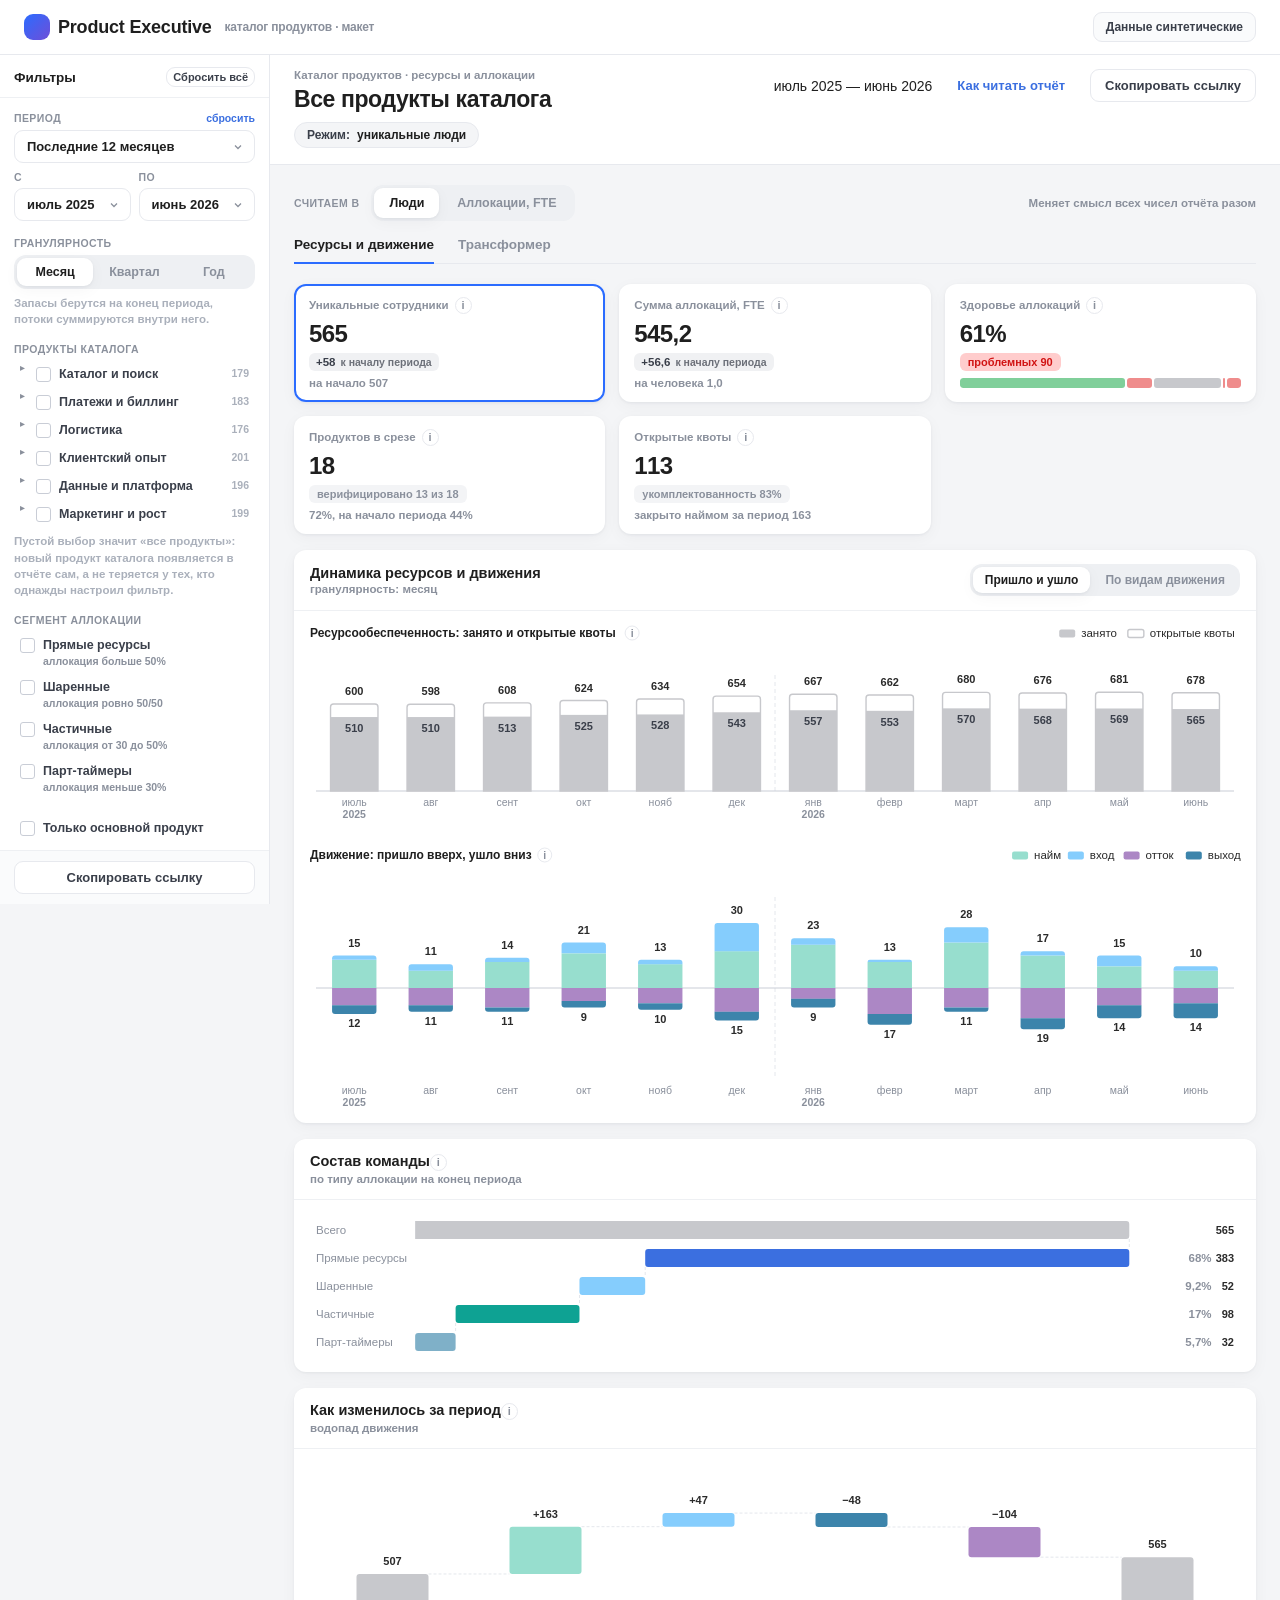
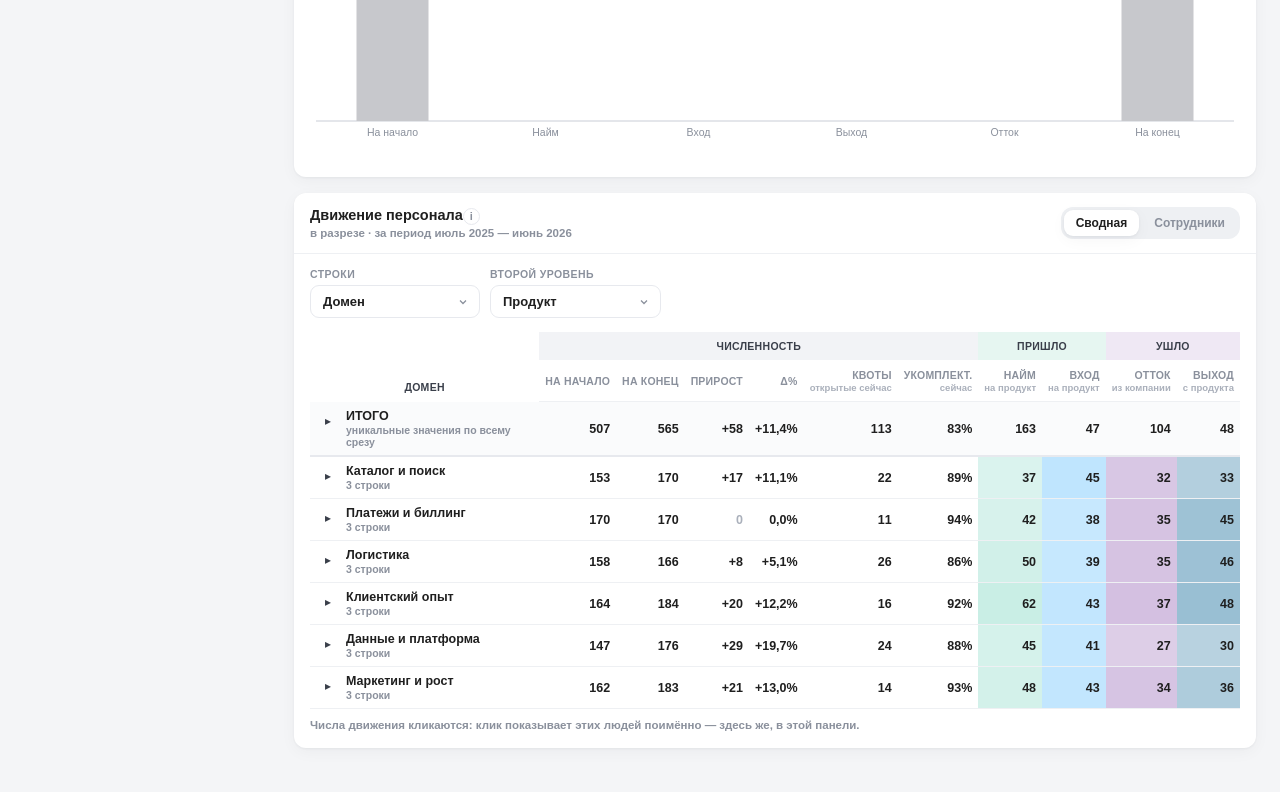
==== commit a6f8de42: "Движение сходится с уровнем, объяснения — у заголовков, деталка на месте Четыре правки, каждая по св" ====
--- a/index.standalone.html
+++ b/index.standalone.html
@@ -270,6 +270,9 @@
 .grid-60-40>.col>.p-wf>.panel-b{flex:1;min-height:0;display:flex;flex-direction:column}
 .p-dyn .chart-stack{flex:1;min-height:0;display:flex;flex-direction:column}
 .p-dyn .chart-stack>.svgchart{flex:0 0 auto}
+/* Растягивается только нижний график стопки: верхний читается по подписям
+   и лишняя высота ему ничего не добавляет. */
+.p-dyn .chart-stack>.svgchart.fill{flex:1;min-height:0}
 .stack{display:flex;flex-direction:column;gap:var(--s8)}
 
 /* ===== Дельты и метки ===== */
@@ -293,6 +296,13 @@
   font-family:inherit;font-size:11px;font-weight:700;line-height:1;letter-spacing:.2px;
   cursor:help;flex:0 0 auto;user-select:none;transition:border-color .12s,color .12s,background .12s}
 .info:hover{border-color:var(--act);background:var(--blue-bg);color:var(--act)}
+/* Тот же значок внутри SVG: заголовки графиков живут в разметке картинки,
+   и объяснение обязано стоять у заголовка, а не отдельным элементом рядом. */
+.svgchart .ibadge{cursor:help}
+.svgchart .ibadge circle{fill:#fff;stroke:var(--line);stroke-width:1}
+.svgchart .ibadge text{fill:var(--muted)}
+.svgchart .ibadge:hover circle,.svgchart .ibadge:focus-visible circle{fill:var(--blue-bg);stroke:var(--act)}
+.svgchart .ibadge:hover text,.svgchart .ibadge:focus-visible text{fill:var(--act)}
 
 /* ===== Кольцевой индикатор доли ===== */
 .ring{display:inline-flex;align-items:center;gap:var(--s5)}
@@ -1869,11 +1879,24 @@
    как «малое значение», перечёркнутое — однозначно как «скрыто». */
 const NOSET={has:function(){return false},size:0};
 const C_OFF='#c7c8cc';
+/* ---------- Значок «как читать» у заголовка ----------
+   Раньше объяснение графика лежало сноской ПОД ним: к моменту, когда читатель
+   упирался в вопрос «а что тут серое», подпись была уже за пределами взгляда,
+   а панель тем временем несла три строки текста, который никто не читает.
+   Теперь объяснение живёт там же, где вопрос возникает, — у заголовка,
+   и раскрывается по наведению. Механизм подсказки один на весь отчёт. */
+function infoBadge(x,tipObj){
+  return '<g class="ibadge"'+tip(tipObj)+' tabindex="0" role="button"'+
+    ' aria-label="Как читать график">'+
+    '<circle cx="'+num(x+7)+'" cy="8" r="7"/>'+
+    txt(x+7,11.7,'i',{size:10.5,weight:700,anchor:'middle'})+'</g>';
+}
 function header(w,title,legend,ctx){
   ctx=ctx||{};
   const off=ctx.off||NOSET, lock=!!ctx.lock;
   let s='';
   if(title)s+=txt(0,12,title,{size:TTL_SZ,weight:TTL_W,fill:C_INK,anchor:'start'});
+  if(title&&ctx.info)s+=infoBadge(textW(title,TTL_SZ)+6,ctx.info);
   if(legend&&legend.length){
     let x=w;
     for(let i=legend.length-1;i>=0;i--){
@@ -1936,7 +1959,7 @@
   const max=niceMax(all);
   const Y=v=>plotBot-(v/max)*(plotBot-plotTop);
 
-  let s=header(w,o.title,o.legend,{lock:true});
+  let s=header(w,o.title,o.legend,{lock:true,info:o.info});
   s+=axisX(ticks,x0,bandW,plotTop,plotBot,plotBot+15);
   s+=line(x0,plotBot,x0+plotW,plotBot,C_ZERO,1);
 
@@ -1993,7 +2016,7 @@
   const Y=v=>plotBot-(v/max)*(plotBot-plotTop);
   const bw=Math.min(64,bandW*0.62);
 
-  let s=header(w,o.title,o.legend,{off:o.off});
+  let s=header(w,o.title,o.legend,{off:o.off,info:o.info});
   s+=axisX(ticks,x0,bandW,plotTop,plotBot,plotBot+15);
   s+=line(x0,plotBot,x0+plotW,plotBot,C_ZERO,1);
   filled.forEach((v,i)=>{
@@ -2057,7 +2080,7 @@
   const max=niceMax(upT.concat(dnT));
   const bw=Math.min(52,bandW*0.58);
 
-  let s=header(w,o.title,o.legend,{off:o.off});
+  let s=header(w,o.title,o.legend,{off:o.off,info:o.info});
   s+=axisX(ticks,x0,bandW,top,bot,bot+15);
   s+=line(x0,zero,x0+plotW,zero,C_ZERO,1);
   ticks.forEach((t,i)=>{
@@ -2067,10 +2090,12 @@
        и перестаёт объяснять точку — она начинает заменять таблицу. */
     const tipUp={title:tickTitle(t),
       rows:up.map(x=>({label:x.name,value:fv(o,x.series[i]),color:x.color})),
-      note:'всего пришло: '+fv(o,upT[i])};
+      note:[(a.upWord||'всего пришло')+': '+fv(o,upT[i]),
+            'сальдо периода: '+fd(o,upT[i]-dnT[i])]};
     const tipDn={title:tickTitle(t),
       rows:dn.map(x=>({label:x.name,value:fv(o,x.series[i]),color:x.color})),
-      note:'всего ушло: '+fv(o,dnT[i])};
+      note:[(a.dnWord||'всего ушло')+': '+fv(o,dnT[i]),
+            'сальдо периода: '+fd(o,upT[i]-dnT[i])]};
     /* Подписано ТОЛЬКО плечо целиком. Цифра в каждом сегменте превращала
        график в таблицу: двенадцать периодов по четыре числа читать всё равно
        никто не станет, а итог плеча — то, ради чего сюда смотрят. Состав
@@ -2167,7 +2192,7 @@
   const X=v=>x0+(v/max)*plotW;
   const xVal=w-PAD_X;
 
-  let s=header(w,o.title,o.legend,{lock:true});
+  let s=header(w,o.title,o.legend,{lock:true,info:o.info});
   const row=(i,name,val,from,to,color,dim,share,attr)=>{
     const cy=top+i*rowH, y=cy+(rowH-bh)/2;
     const xa=X(Math.min(from,to)), xb=X(Math.max(from,to));
@@ -2212,6 +2237,15 @@
    4. Панели друг под другом: несколько метрик за один период.
       У каждой своя шкала от нуля и своя полная ось X под ней — одна общая
       ось внизу заставляла бегать глазами через весь блок.
+
+      Панель с сальдо уходит в минус, и ноль у неё поднимается внутрь поля:
+      месяц, где аллокацию урезали сильнее, чем добрали, обязан рисоваться
+      столбцом ВНИЗ. Пока ноль стоял на дне, отрицательный столбец не
+      рисовался вовсе, а его подпись уезжала на подписи месяцев и перекрывала
+      их — читалось так, будто в этом месяце не было ничего.
+
+      Ось X при этом остаётся на дне панели: подписи периодов у всех панелей
+      блока обязаны стоять на одной линии, иначе их не сопоставить.
    ========================================================================== */
 function drawPanels(a,w,h){
   const ps=a.panels, ticks=a.ticks, o=a.opt||{};
@@ -2224,20 +2258,37 @@
   ps.forEach((p,pi)=>{
     const base=pi*panelH;
     const top=base+HEAD+LBL_ROOM, bot=base+panelH-AXIS_H-GAP;
-    const max=niceMax(p.series);
-    const Y=v=>bot-(v/max)*(bot-top);
+    /* Поле делится между плечами по их реальной величине, а не пополам:
+       пустое нижнее плечо на панели без минусов — та же серая пустота.
+       Под нижним плечом резервируется строка на подпись, иначе минусовое
+       число снова легло бы на подписи месяцев. Круглый максимум здесь
+       не нужен: оси значений нет, каждый столбец подписан. */
+    const posM=Math.max(0,Math.max.apply(null,p.series));
+    const negM=Math.max(0,-Math.min.apply(null,p.series));
+    const neg=negM>0;
+    const span=posM+negM||1;
+    const band=(bot-top)-(neg?LBL_ROOM:0);
+    const zero=top+(posM/span)*band;
+    const Y=v=>zero-(v/span)*band;
     s+=txt(0,base+11,p.name,{size:TTL_SZ,weight:TTL_W,fill:C_INK,anchor:'start'});
-    s+=line(x0,bot,x0+plotW,bot,C_ZERO,1);
+    s+=line(x0,zero,x0+plotW,zero,C_ZERO,1);
     ticks.forEach((t,i)=>{if(t.isYearStart&&i>0)s+=line(x0+bandW*i,top,x0+bandW*i,bot,C_DIV,1,'4 3')});
     const pd=pi*140, bw=Math.min(56,bandW*0.64);
     p.series.forEach((v,i)=>{
-      const cx=x0+bandW*(i+0.5), y=Y(v);
+      const cx=x0+bandW*(i+0.5), y=Y(v), dn=v<0;
       s+='<g class="barg"'+tip({title:tickTitle(ticks[i]),
-        rows:[{label:p.name,value:fv(o,v),color:p.color||C_LINE}],note:p.note})+'>';
+        rows:[{label:p.name,value:fd(o,v),color:p.color||C_LINE}],note:p.note})+'>';
       s+='<rect class="hit" x="'+num(cx-bandW/2)+'" y="'+num(top-12)+'" width="'+num(bandW)+'" height="'+num(bot-top+12)+'"/>';
-      s+=barUp(cx-bw/2,y,bw,bot-y,p.color||C_LINE,' class="bar up" style="animation-delay:'+(pd+i*24)+'ms"');
+      /* Цвет несёт знак: сальдо в плюс и сальдо в минус — разные события,
+         и красить их одинаково значит прятать разницу. */
+      const col=dn?(p.colorDn||C_DN):(p.color||C_LINE);
+      s+=(dn?barDown(cx-bw/2,zero,bw,y-zero,col,' class="bar dn" style="animation-delay:'+(pd+i*24)+'ms"')
+            :barUp(cx-bw/2,y,bw,zero-y,col,' class="bar up" style="animation-delay:'+(pd+i*24)+'ms"'));
       s+='</g>';
-      s+=txt(cx,y-VAL_DY,fv(o,v),valOpt({delay:pd+300+i*24}));
+      /* Подпись уходит в ту же сторону, что и столбец, и всегда остаётся
+         внутри панели: у самого дна она встаёт над осью X, а не на ней. */
+      const ly=dn?Math.min(y+VAL_DY+4,bot-2):y-VAL_DY;
+      s+=txt(cx,ly,neg?fd(o,v):fv(o,v),valOpt({delay:pd+300+i*24}));
     });
     s+=axisX(ticks,x0,bandW,bot,bot,bot+15);
   });
@@ -2263,7 +2314,7 @@
   const Y=v=>plotBot-(v/max)*(plotBot-plotTop);
   const bw=Math.min(72,bandW*0.6);
 
-  let s=header(w,o.title,o.legend,{lock:true});
+  let s=header(w,o.title,o.legend,{lock:true,info:o.info});
   s+=line(x0,plotBot,x0+plotW,plotBot,C_ZERO,1);
   steps.forEach((st,i)=>{
     const cx=x0+bandW*(i+0.5), g=lv[i];
@@ -2707,12 +2758,15 @@
     const st=(!o.total&&c.flow)?heat(c.k==='alloc'?(v>=0?'up':'dn'):c.flow,v,maxes[c.k]):'';
     /* Число движения — точка входа в список людей за ним. Любой вопрос
        «сколько пришло» продолжается вопросом «а кто именно», и держать
-       ответ в другом отчёте значит не ответить вовсе. */
+       ответ в другом отчёте значит не ответить вовсе.
+
+       Подсказка обязана сказать, КУДА клик ведёт, до клика: «список
+       откроется» без «здесь же» читалось как обещание куда-то увести. */
     const drill=c.evt&&v
       ? ' data-drill="'+c.evt+'|'+esc(o.dim||'')+'|'+esc(o.total?'':r.name)+'"'+
         ' tabindex="0" role="button"'+
         tip({title:c.name+(c.sub?' '+c.sub:''),text:COL_HINT[c.k],
-             note:'клик открывает список этих сотрудников'})
+             note:'клик покажет этих сотрудников поимённо — здесь же, в этой панели'})
       : '';
     h+='<td'+(c.lead?' class="lead"':'')+(drill?' class="drill"':'')+st+drill+'>'+
       cellText(v,c,mode)+'</td>';
@@ -2871,6 +2925,9 @@
 (function(){
 'use strict';
 const D=window.PXDATA, G=window.PXDRAW, U=window.PXUI;
+/* Список людей живёт в своём файле и грузится ПОСЛЕ этого, поэтому берётся
+   в момент вызова, а не в момент определения модуля. */
+function PL(){return window.PXSCREEN.people}
 
 /* Подпись периода живёт в одном месте: «за период» без названия периода
    читается как отклонение от чего угодно. */
@@ -2974,10 +3031,13 @@
   const parts=m.segments.map(s=>({key:s.key,name:s.name,value:fte?s.fte:s.people,
     color:COL[s.key],hint:s.hint,on:st.segs.indexOf(s.key)>=0}));
   const total=fte?parts.reduce((a,p)=>a+p.value,0):m.segTotal;
-  const body=G.chart('breakdown',{total:{name:'Всего',value:total},parts},{mode:st.mode})+
-    U.note('Сегмент считается по максимальной аллокации человека внутри среза, '+
-      'поэтому каждый попадает ровно в одну часть. Клик по части фильтрует отчёт.');
-  return U.panel({title:'Состав команды',
+  const body=G.chart('breakdown',{total:{name:'Всего',value:total},parts},{mode:st.mode});
+  return U.panel({title:'Состав команды'+U.info({
+      title:'Как читать: состав',
+      text:'Первая полоса — целое, дальше оно разбирается на части до нуля. Каждая часть начинается там, где кончилась предыдущая, поэтому видно и её величину, и остаток.',
+      rows:parts.map(p=>({label:D.SEG_BY_KEY[p.key].hint,value:p.name,color:p.color})),
+      note:['Сегмент считается по максимальной аллокации человека внутри среза, поэтому каждый попадает ровно в одну часть и части складываются в целое точно.',
+            'Клик по части фильтрует весь отчёт.']}),
     sub:st.segs.length
       ? 'фильтр: '+st.segs.map(k=>D.SEG_BY_KEY[k].name.toLowerCase()).join(', ')
       : 'по типу аллокации на конец периода',
@@ -3028,28 +3088,74 @@
 
    Отдельной под-вкладки «Уровень» больше нет: уровень теперь всегда стоит
    верхней панелью, и переключать нечего. */
+/* Что означает каждый цвет стопки. Живёт рядом с графиком, а не сноской
+   под панелью: вопрос «а что тут сиреневое» возникает у самой марки. */
+const LEG_HINT={
+  hire:'Новый и в компании, и на продукте',
+  in:  'Уже работал в компании, но не на этом продукте',
+  attr:'Ушёл из компании',
+  out: 'Ушёл с продукта, но остался в компании',
+  gain:'Процент вырос у того, кто с продукта не уходил',
+  cut: 'Процент снизился у того, кто с продукта не уходил'
+};
 function dynamics(m,st){
   const ticks=m.bks, mode=st.mode, f=m.flow;
   const view=st.moveView==='kinds'?'kinds':'io';
   /* Высоты подобраны так, чтобы обе панели блока помещались в один экран
      ноутбука вместе с полосой KPI: растянутый на всю страницу график не
      сообщает больше, он просто заставляет крутить. */
+  const fte=mode==='fte';
   const top=G.chart('supply',{filled:m.supply.filled,open:m.supply.open,ticks},
     {mode,h:196,title:'Ресурсообеспеченность: занято и открытые квоты',
+     info:{title:'Как читать: ресурсообеспеченность',
+       text:'Один столбец на период. Он показывает не только сколько людей есть, но и сколько ещё нужно: план это занятая часть плюс незакрытые квоты.',
+       rows:[{label:'Занято — люди на продуктах среза',value:'заливка',color:G.C_TOTAL},
+             {label:'Открытые квоты — позиция заведена, но не закрыта',value:'обводка',color:G.C_TOTAL},
+             {label:'Подпись над столбцом — план: занято плюс квоты',value:'число'}],
+       note:['Клик по легенде убирает серию с графика и из шкалы.',
+             'Квота открывается на ставку, поэтому и в режиме аллокаций она в штатных единицах.']},
      legend:[{name:'занято',color:G.C_TOTAL,sid:'filled'},
              {name:'открытые квоты',color:G.C_TOTAL,hollow:true,sid:'open'}]});
   let bottom;
   if(view==='io'){
-    bottom=G.chart('sdiverge',{ticks,
-      up:[{sid:'hire',name:'Найм на продукт',color:G.C_HIRE,series:f.hire},
-          {sid:'in',  name:'Вход на продукт',color:G.C_IN,  series:f.inp}],
-      down:[{sid:'attr',name:'Отток из компании',color:G.C_ATTR,series:f.attr},
-            {sid:'out', name:'Выход с продукта', color:G.C_OUT, series:f.out}]},
-      {mode,h:262,title:'Движение: пришло вверх, ушло вниз',
-       legend:[{name:'найм',color:G.C_HIRE,sid:'hire'},
-               {name:'вход',color:G.C_IN,sid:'in'},
-               {name:'отток',color:G.C_ATTR,sid:'attr'},
-               {name:'выход',color:G.C_OUT,sid:'out'}]});
+    /* Рост и снижение аллокации стоят в тех же плечах, что и приход с уходом,
+       и дальше всех от оси. Без них плечи не сходятся с уровнем над ними:
+       в режиме аллокаций месяц может не дать ни одного найма и ни одного
+       выхода, а занятость всё равно упадёт — людям просто урезали проценты.
+       Пока этих сегментов не было, разницу «пришло минус ушло» невозможно
+       было свести с изменением верхнего графика, и график молча врал. */
+    const up=[{sid:'hire',name:'Найм на продукт',color:G.C_HIRE,series:f.hire},
+              {sid:'in',  name:'Вход на продукт',color:G.C_IN,  series:f.inp}];
+    const down=[{sid:'attr',name:'Отток из компании',color:G.C_ATTR,series:f.attr},
+                {sid:'out', name:'Выход с продукта', color:G.C_OUT, series:f.out}];
+    const legend=[{name:'найм',color:G.C_HIRE,sid:'hire'},
+                  {name:'вход',color:G.C_IN,sid:'in'},
+                  {name:'отток',color:G.C_ATTR,sid:'attr'},
+                  {name:'выход',color:G.C_OUT,sid:'out'}];
+    if(fte){
+      up.push({sid:'gain',name:'Рост аллокации',color:G.C_UP,series:f.up});
+      down.push({sid:'cut',name:'Снижение аллокации',color:G.C_DN,series:f.dn});
+      legend.push({name:'рост',color:G.C_UP,sid:'gain'});
+      legend.push({name:'снижение',color:G.C_DN,sid:'cut'});
+    }
+    /* fill:true — стопка забирает остаток высоты панели. Уровень сверху стоит
+       своей высотой: он читается по подписям, и растягивать его незачем.
+       Без этого панель тянулась до высоты соседней колонки, а график оставался
+       прежним — и под ним копилась та самая серая пустота. */
+    bottom=G.chart('sdiverge',{ticks,up,down,
+      upWord:fte?'всего прибавилось':'всего пришло',
+      dnWord:fte?'всего убавилось':'всего ушло'},
+      {mode,h:262,fill:true,
+       title:fte?'Движение: прибавило вверх, убавило вниз'
+                :'Движение: пришло вверх, ушло вниз',
+       info:{title:'Как читать: движение',
+         text:'Один поток в двух направлениях. Вверх то, что прибавило ресурс на продуктах, вниз то, что убавило. Плечо — один бар, разрезанный на части; ближе к оси стоит основное движение.',
+         rows:legend.map(l=>({label:LEG_HINT[l.sid],value:l.name,color:l.color})),
+         note:['Подписано плечо целиком — состав читается цветом и наведением.',
+           'Разница плеч равна изменению верхнего графика за тот же период: '+
+           (fte?'рост и снижение аллокации входят в плечи наравне с приходом и уходом.'
+               :'в режиме людей аллокация не меняется — человек не может прийти на 30% себя.')]},
+       legend});
   }else{
     const panels=[
       {name:'Найм на продукт',series:f.hire,color:G.C_HIRE},
@@ -3057,54 +3163,71 @@
       {name:'Отток из компании',series:f.attr,color:G.C_ATTR},
       {name:'Выход с продукта',series:f.out,color:G.C_OUT}
     ];
-    if(mode==='fte'){
+    if(fte){
       panels.push({name:'Изменение аллокации, сальдо',
-        series:f.up.map((v,i)=>v-f.dn[i]),color:G.C_UP,
+        series:f.up.map((v,i)=>v-f.dn[i]),color:G.C_UP,colorDn:G.C_DN,
         note:'рост минус снижение процентов у тех, кто остался на продукте'});
     }
     bottom=G.chart('panels',{panels,ticks},{mode,h:panels.length*98});
   }
   const tabs=U.subTabs([
-    ['io','Пришло и ушло',{title:'Пришло и ушло',text:'Один поток в двух направлениях: вверх приход, вниз уход. Каждое плечо — стопка из двух видов движения, ближе к оси стоит основное.'}],
+    ['io','Пришло и ушло',{title:'Пришло и ушло',text:'Один поток в двух направлениях: вверх приход, вниз уход. Каждое плечо — стопка, ближе к оси стоит основное движение.'}],
     ['kinds','По видам движения',{title:'По видам движения',text:'Каждый вид движения отдельной панелью с общей осью времени и своей шкалой от нуля.'}]
   ],view,'move');
-  const body='<div class="chart-stack">'+top+bottom+'</div>'+
-    U.note('Верхний график — уровень: серое занято, белое с обводкой — открытые квоты. '+
-      'Клик по легенде убирает серию с графика. Нижний график — движение, которое этот '+
-      'уровень меняет: ближе к оси найм и отток, дальше вход и выход.');
   return U.panel({title:'Динамика ресурсов и движения',
     sub:'гранулярность: '+D.GRAN.filter(g=>g.key===st.gran)[0].name.toLowerCase(),
-    tabs,body,cls:'p-dyn'});
-}
-
-/* ---------- Трансформер: один уровень детализации ----------
-   На главном экране трансформер решает одну задачу — показать те же
-   агрегированные метрики в разрезе. Три уровня и матрица живут на второй
-   вкладке: там это отдельная работа, а не взгляд по дороге. */
-function pivot(m,st){
+    tabs,body:'<div class="chart-stack">'+top+bottom+'</div>',cls:'p-dyn'});
+}
+
+/* ---------- Движение персонала: сводная и деталка ----------
+   Одна панель, два режима. Сводная — те же агрегированные метрики в разрезе;
+   деталка — поимённый список тех, кто за числами стоит.
+
+   Это ОДИН блок, а не два, потому что вопрос один: клик по числу движения
+   и есть переход «сколько» → «кто». Пока деталка была отдельной вкладкой,
+   этот клик выбрасывал читателя в другой конец отчёта: он не успевал понять,
+   что произошло, и терял таблицу, из которой пришёл. Возврат теперь тот же
+   переключатель, которым ушёл, и сводная остаётся ровно в том состоянии,
+   в каком её оставили — раскрытые строки и разрез не сбрасываются.
+
+   Три уровня и матрица живут на второй вкладке: там это отдельная работа,
+   а не взгляд по дороге. */
+function pivotSum(m,st){
   const rows=st.dimB?D.rows2(st,st.dimA,st.dimB):D.rows(st,st.dimA);
   const dimName=D.DIM_BY_KEY[st.dimA].name;
   /* Итоговая квота всегда известна: она суммируется по продуктам среза
      независимо от того, каким разрезом разложены строки. */
   const total=Object.assign({},m.tot,{quota:m.quota});
   const dims=D.DIMS.map(d=>[d.key,d.name]);
-  const tabs='<div class="h-ctl">'+
-    U.select('dimA',dims,st.dimA,'Строки')+
-    U.select('dimB',[['','без второго уровня']].concat(dims.filter(d=>d[0]!==st.dimA)),st.dimB,'Второй уровень')+
-    '</div>';
   const quotaSplit=!!D.DIM_BY_KEY[st.dimB||st.dimA].quota;
-  const body='<div class="tbl-wrap">'+U.pivot({rows,total,mode:st.mode,dimName,
+  return '<div class="h-ctl">'+
+      U.select('dimA',dims,st.dimA,'Строки')+
+      U.select('dimB',[['','без второго уровня']].concat(dims.filter(d=>d[0]!==st.dimA)),st.dimB,'Второй уровень')+
+    '</div>'+
+    '<div class="tbl-wrap">'+U.pivot({rows,total,mode:st.mode,dimName,
       dim:st.dimA,dimB:st.dimB,
       open:st.open,totalNote:'уникальные значения по всему срезу'})+'</div>'+
-    U.note('Каретка у строки ИТОГО раскрывает и сворачивает всё дерево разом. '+
-      'Сумма по строкам больше итога, когда разрез привязан к продукту: человек, '+
-      'аллоцированный на несколько продуктов, попадает в несколько строк, а в итоге считается '+
-      'один раз. Переходы между продуктами внутри среза видны в строках и схлопываются в итоге — '+
-      'портфель они не меняют.'+
-      (quotaSplit?'':' Квота заводится на продукте, поэтому в этом разрезе колонки квот стоят '+
+    U.note('Числа движения кликаются: клик показывает этих людей поимённо — '+
+      'здесь же, в этой панели. '+
+      (quotaSplit?'':'Квота заводится на продукте, поэтому в этом разрезе колонки квот стоят '+
         'с прочерком: раскладывать их по профессиям и грейдам не на чем.'));
-  return U.panel({title:'Трансформер: движение в разрезе',
-    sub:'за период '+periodName(st),tabs,body});
+}
+const PIVOT_INFO={title:'Как читать: сводная движения',
+  text:'Те же метрики, что на графиках выше, но в разрезе. Строки раскрываются до второго уровня, каретка у ИТОГО раскрывает и сворачивает всё дерево разом.',
+  note:['Сумма по строкам больше итога, когда разрез привязан к продукту: человек на трёх продуктах попадает в три строки, а в итог считается один раз. В режиме аллокаций проценты складываются и сумма сходится точно.',
+        'Переходы между продуктами внутри среза видны в строках и схлопываются в итоге — портфель они не меняют.',
+        'Числа движения кликаются: клик открывает деталку по этим людям в этой же панели.']};
+function pivot(m,st){
+  const detail=st.pview==='people';
+  const tabs=U.subTabs([
+    ['sum','Сводная',{title:'Сводная',text:'Агрегированные метрики в разрезе: сколько людей и сколько движения в каждой строке.'}],
+    ['people','Сотрудники',{title:'Сотрудники',text:'Те же люди поимённо, с событиями за период. Все фильтры отчёта продолжают действовать.'}]
+  ],detail?'people':'sum','pview');
+  return U.panel({
+    title:'Движение персонала'+U.info(detail?PL().INFO:PIVOT_INFO),
+    sub:(detail?'поимённо · ':'в разрезе · ')+'за период '+periodName(st),
+    tabs,cls:'p-move',
+    body:detail?PL().body(st):pivotSum(m,st)});
 }
 
 function render(st){
@@ -3126,13 +3249,19 @@
   return kpis(m,st)+'<div class="stack">'+
     '<div class="grid-60-40">'+dynamics(m,st)+
       '<div class="col">'+composition(m,st)+
-      U.panel({title:'Как изменилось за период',sub:'водопад движения',
+      U.panel({title:'Как изменилось за период'+U.info({
+          title:'Как читать: водопад',
+          text:'Слева численность на начало периода, справа на конец. Между ними шаги, которые превратили первое во второе: каждый начинается там, где кончился предыдущий.',
+          rows:[{label:LEG_HINT.hire,value:'Найм',color:G.C_HIRE},
+                {label:LEG_HINT.in,value:'Вход',color:G.C_IN},
+                st.mode==='fte'?{label:LEG_HINT.gain,value:'Рост',color:G.C_UP}:null,
+                st.mode==='fte'?{label:LEG_HINT.cut,value:'Снижение',color:G.C_DN}:null,
+                {label:LEG_HINT.out,value:'Выход',color:G.C_OUT},
+                {label:LEG_HINT.attr,value:'Отток',color:G.C_ATTR}].filter(Boolean),
+          note:'Серые столбцы — состояния, цветные — движения. Шаги идут в порядке жизненного цикла: пришёл в компанию, пришёл на продукт, изменил долю, ушёл с продукта, ушёл из компании.'}),
+        sub:'водопад движения',
         cls:'p-wf',bodyCls:'fill-b',
-        body:waterfall(m,st)+U.note(
-          '<b>Найм</b> — новый и в компании, и на продукте. <b>Вход</b> — уже '+
-          'работал в компании, но на этом продукте не стоял. <b>Выход</b> — ушёл с продукта, '+
-          'но остался в компании. <b>Отток</b> — ушёл из компании.'+
-          (st.mode==='fte'?' <b>Рост и снижение аллокации</b> — процент изменился у того, кто с продукта не уходил.':''))})+
+        body:waterfall(m,st)})+
       '</div>'+
     '</div>'+pivot(m,st)+'</div>';
 }
@@ -3291,7 +3420,7 @@
 </script>
 <script>
 /* ============================================================================
-   screens/people.js — вкладка «Сотрудники». Неймспейс: PXSCREEN.people
+   screens/people.js — список сотрудников. Неймспейс: PXSCREEN.people
 
    Это конец любой цепочки вопросов в отчёте. «Сколько людей на продукте» →
    «сколько из них пришло за квартал» → «а КТО эти люди и когда пришли».
@@ -3300,8 +3429,18 @@
 
    Список наследует ВСЕ фильтры отчёта и добавляет к ним два своих: событие
    за период и поиск по имени. Отдельного набора фильтров у него нет
-   намеренно: полка слева одна на весь отчёт, и переключение вкладки не
+   намеренно: полка слева одна на весь отчёт, и переключение режима не
    должно менять выборку.
+
+   Отдельной вкладки у списка нет: он второй режим панели «Движение
+   персонала» на главном экране. Пока это была вкладка, клик по числу
+   уносил читателя в другой конец отчёта — он не успевал понять, что
+   вообще произошло, и терял из виду таблицу, из которой пришёл.
+   Теперь деталка раскрывается на месте сводной, и возврат — тот же
+   переключатель, которым ушёл.
+
+   body() отдаёт содержимое без панели: панель вокруг рисует тот, кто
+   список показывает.
    ========================================================================== */
 (function(){
 'use strict';
@@ -3405,7 +3544,16 @@
   return h+'</tbody></table></div>';
 }
 
-function render(st){
+/* Подсказка «как читать» вместо простыни под таблицей: событие в списке
+   считается по паре «человек × продукт», и это единственное, что здесь
+   действительно надо объяснить. */
+const INFO={title:'Как читать: список сотрудников',
+  text:'Поимённо те, кто стоит за числами сводной. Список наследует все фильтры отчёта — полку слева, период, режим — и добавляет к ним событие за период и поиск.',
+  note:['События считаются по паре «человек × продукт»: один человек может и прийти на один продукт, и уйти с другого в один месяц. Поэтому число событий сходится со строками сводной по продукту, а не с её итогом.',
+        'Столбец Σ — сумма аллокаций человека по всем продуктам среза. Восклицательный знак значит, что сумма не равна ста процентам.',
+        'Имена вымышленные — отчёт собран на синтетических данных.']};
+
+function body(st){
   const all=D.peopleList(st);
   const list=filtered(st,all);
   const shown=st.pAll?list:list.slice(0,PAGE);
@@ -3425,7 +3573,7 @@
       ' placeholder="имя, профессия или продукт"></label>'+
     '<button class="btn" data-csv="people">Выгрузить CSV</button></div>';
 
-  const body=chips+tools+
+  return chips+tools+
     (list.length?table(st,shown):U.empty('Никто не подошёл под фильтр',
       'Снимите событие или очистите поиск — фильтры отчёта слева при этом останутся.'))+
     (list.length>shown.length
@@ -3434,19 +3582,18 @@
       : '')+
     U.note('Показано <b>'+D.fmtInt(shown.length)+'</b> из '+D.fmtInt(list.length)+
       ' по текущему фильтру. Всего в срезе <b>'+D.fmtInt(onProd)+'</b> на продуктах'+
-      (bench?' и <b>'+D.fmtInt(bench)+'</b> без аллокации':'')+
-      '. События считаются по паре «человек × продукт»: один человек может '+
-      'и прийти на один продукт, и уйти с другого в один и тот же месяц, '+
-      'поэтому сумма событий сходится со строками трансформера по продукту, а не с его итогом. '+
-      'Имена вымышленные — отчёт собран на синтетических данных.');
-
-  return U.panel({title:'Сотрудники',
-    sub:'все фильтры отчёта действуют · клик по числу в трансформере приводит сюда',
-    body,cls:'p-people'});
+      (bench?' и <b>'+D.fmtInt(bench)+'</b> без аллокации':'')+'.');
+}
+
+/* Панель вокруг списка — только для тестов и на случай, если список
+   когда-нибудь понадобится сам по себе. Экран его так не показывает. */
+function render(st){
+  return U.panel({title:'Сотрудники'+U.info(INFO),
+    sub:'все фильтры отчёта действуют',body:body(st),cls:'p-people'});
 }
 
 window.PXSCREEN=window.PXSCREEN||{};
-window.PXSCREEN.people={render,filtered,match,FILTERS};
+window.PXSCREEN.people={render,body,filtered,match,FILTERS,INFO};
 })();
 
 </script>
@@ -3479,7 +3626,7 @@
   dimA:'domain', dimB:'product', open:[], moveView:'io',
   tview:'dyn', tmetric:'stock', t1:'domain', t2:'product', t3:'', topen:[],
   my:'prof', mxd:'grade',
-  evt:'', q:'', pAll:false,
+  pview:'sum', evt:'', q:'', pAll:false,
   treeOpen:[]
 };
 const S=Object.assign({},DEF);
@@ -3686,7 +3833,6 @@
     '</div>'+
     '<div class="tabs" role="tablist">'+
       tab('overview','Ресурсы и движение')+tab('transformer','Трансформер')+
-      tab('people','Сотрудники')+
     '</div>';
 }
 function tab(k,name){
@@ -3703,9 +3849,7 @@
   document.getElementById('reporthead').innerHTML=reporthead();
   const view=document.getElementById('view');
   view.innerHTML=modeRow()+
-    (S.tab==='transformer'?SC.transformer.render(st)
-     :S.tab==='people'?SC.people.render(st)
-     :SC.overview.render(st));
+    (S.tab==='transformer'?SC.transformer.render(st):SC.overview.render(st));
   /* Пресет периода подсвечивается по факту, а не по памяти: пользователь мог
      подвинуть границы руками, и тогда пресет уже не тот. */
   const sel=document.querySelector('[data-sel="periodPreset"]');
@@ -3790,16 +3934,21 @@
     return;
   }
   /* ---------- Провал в список людей ----------
-     Число движения в трансформере ведёт на вкладку сотрудников с уже
+     Число движения раскрывается в деталку НА МЕСТЕ сводной, с уже
      наложенными фильтрами: событие плюс тот срез, в строке которого стояло
      число. Иначе пользователю пришлось бы вручную повторить фильтр, который
-     он только что задал кликом. */
+     он только что задал кликом.
+
+     Панель не меняется, экран не прокручивается: раньше клик уносил на
+     отдельную вкладку в другом конце отчёта, и читатель не успевал понять,
+     что вообще произошло. */
   if((el=hit('data-drill'))){
     const [evt,dim,val]=el.getAttribute('data-drill').split('|');
     if(val)applyRowFilter(dim,val);
-    S.evt=evt;S.q='';S.pAll=false;S.tab='people';
+    S.evt=evt;S.q='';S.pAll=false;S.pview='people';
     return schedule();
   }
+  if((el=hit('data-pview'))){S.pview=el.getAttribute('data-pview');return schedule()}
   if((el=hit('data-pivot'))){
     const id=el.getAttribute('data-pivot');
     if(id==='*'){
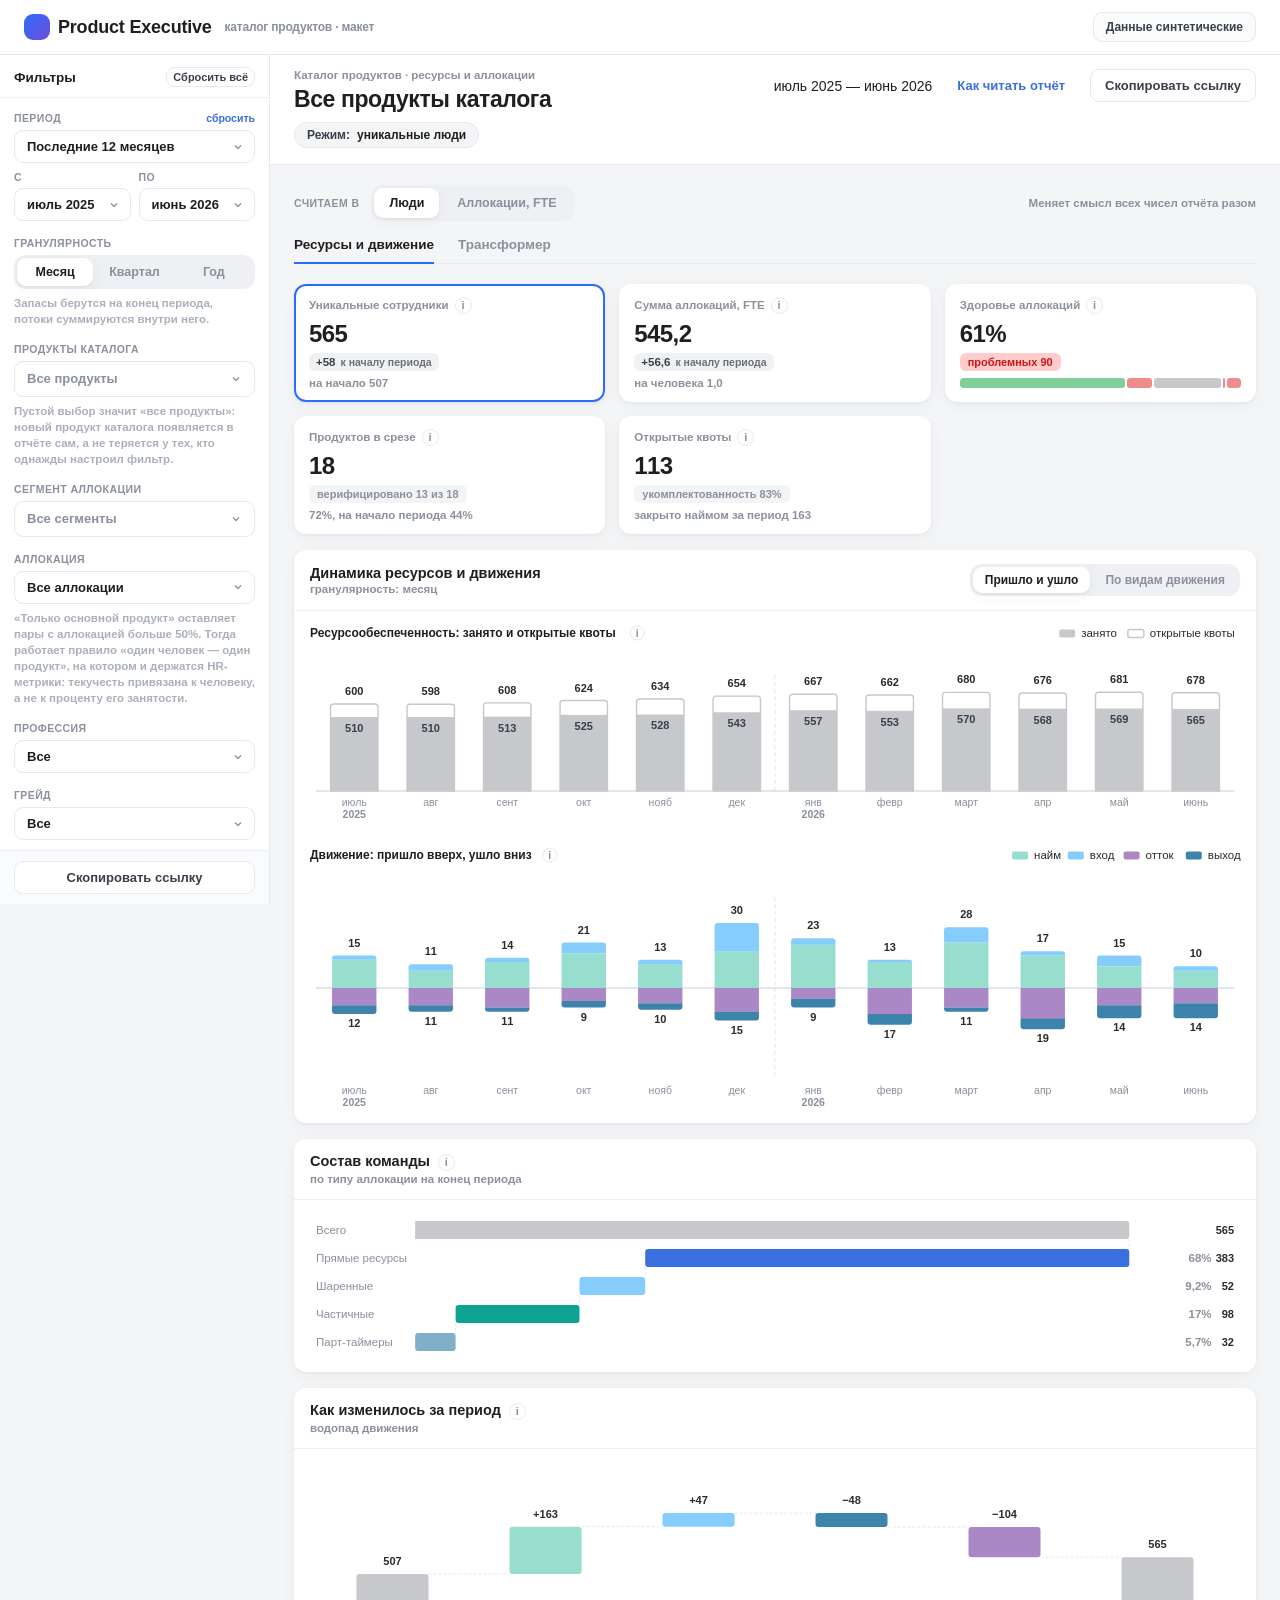
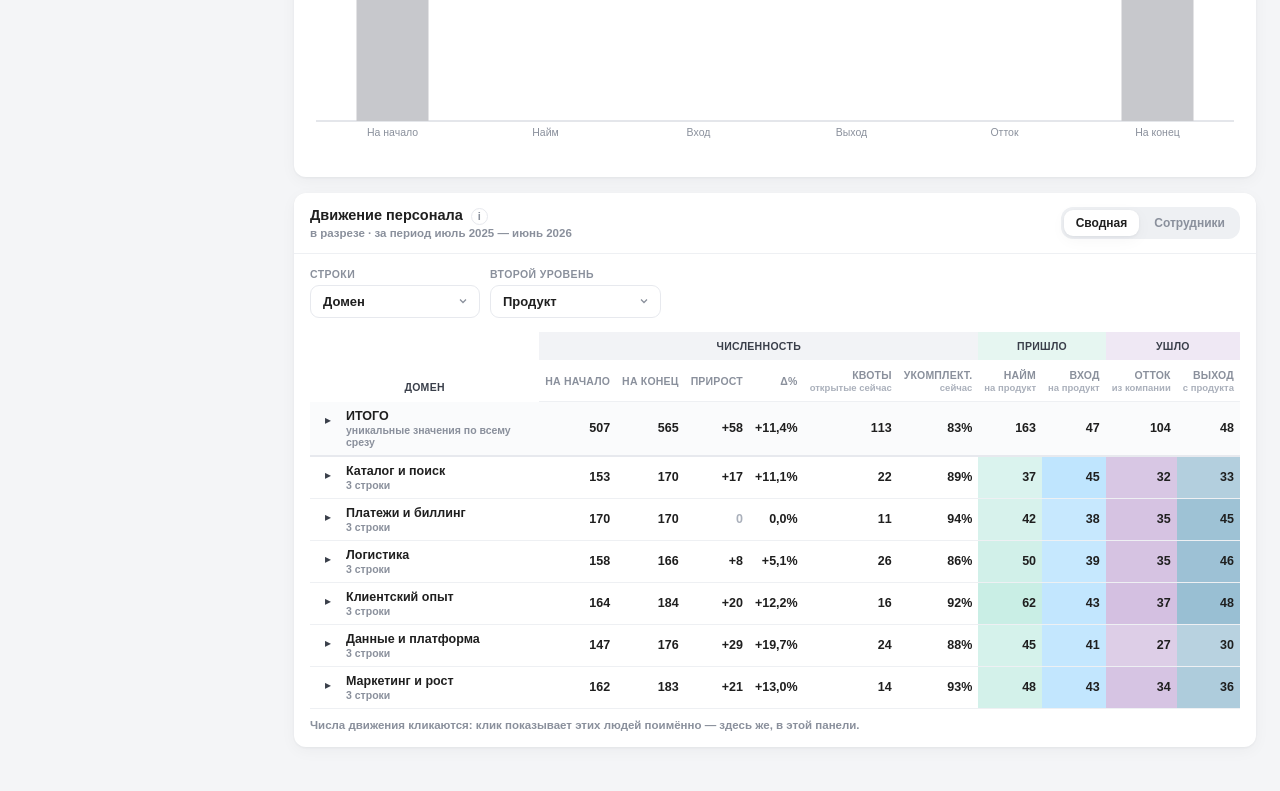
==== commit 6a599495: "Полка знает один тип контрола, значок «i» больше не липнет к заголовку Продукты и сегменты стояли в " ====
--- a/index.standalone.html
+++ b/index.standalone.html
@@ -149,19 +149,47 @@
 .tree-row{display:flex;align-items:flex-start}
 .tree-row .opt-i{flex:1;min-width:0}
 
-/* «Только основной продукт» — такой же флажок, как остальные фильтры полки.
-   Тумблер выглядел деталью из другой системы: в полке уже есть один способ
-   включить фильтр, и второй заставлял разбираться, чем они отличаются. */
-.sw-row{display:flex;align-items:flex-start;gap:var(--s4);width:100%;text-align:left;
-  border:0;background:none;padding:5px var(--s3);border-radius:var(--r2);font:inherit;
-  font-size:var(--fs-body);font-weight:600;color:var(--ink2);cursor:pointer;line-height:1.35}
-.sw-row:hover{background:#f4f6fa}
-.sw{flex:none;width:15px;height:15px;margin-top:1px;border:1.5px solid #c9cdd6;
-  border-radius:var(--r1);background:#fff;position:relative}
-.sw-row.on .sw{background:var(--act);border-color:var(--act)}
-.sw-row.on .sw::after{content:'';position:absolute;left:4px;top:1px;width:4px;height:8px;
-  border:solid #fff;border-width:0 2px 2px 0;transform:rotate(45deg)}
-.sw-row .sw-t{min-width:0;flex:1}
+/* ===== Фильтр со списком =====
+   Полка знает ОДИН тип контрола: строка с текущим значением, которая
+   раскрывается. Развёрнутые галочки прямо в полке были чужеродной деталью
+   и съедали столько высоты, что нижние фильтры уходили за край. Галочки
+   остались, но внутри раскрытого списка. */
+.picker{position:relative}
+.pk-l{display:block;font-size:var(--fs-cap);text-transform:uppercase;letter-spacing:.4px;
+  color:var(--muted);font-weight:800;margin-bottom:var(--s3)}
+.pk-btn{display:flex;align-items:center;gap:var(--s4);width:100%;text-align:left;
+  border:1px solid var(--line);background:#fff;border-radius:var(--r3);
+  padding:8px var(--s6);font:inherit;font-size:13px;font-weight:600;color:var(--ink);
+  cursor:pointer;line-height:1.35}
+.pk-btn:hover{border-color:#c2c8d4}
+.picker.open .pk-btn{border-color:var(--act);box-shadow:0 0 0 3px var(--blue-bg)}
+.pk-v{flex:1;min-width:0;overflow:hidden;text-overflow:ellipsis;white-space:nowrap}
+/* Выбранное — обычным цветом текста, «все» — приглушённым: так с одного
+   взгляда видно, сужает этот фильтр выборку или нет. */
+.pk-v.dim{color:var(--muted)}
+.pk-cv{flex:none;width:12px;height:12px;background-repeat:no-repeat;background-position:center;
+  background-image:url("data:image/svg+xml;utf8,<svg xmlns='http://www.w3.org/2000/svg' width='12' height='12' viewBox='0 0 24 24' fill='none' stroke='%238a909c' stroke-width='2.5'><path d='M6 9l6 6 6-6'/></svg>");
+  transition:transform .15s}
+.picker.open .pk-cv{transform:rotate(180deg)}
+.pk-pop{position:absolute;z-index:40;left:0;right:0;top:calc(100% + 5px);
+  background:#fff;border:1px solid var(--line);border-radius:var(--r3);
+  box-shadow:var(--shadow-lg);overflow:hidden}
+.pk-s{padding:var(--s5) var(--s5) 0}
+.pk-s input{width:100%;border:1px solid var(--line);border-radius:var(--r2);
+  padding:7px var(--s5);font:inherit;font-size:var(--fs-body);font-weight:600;color:var(--ink)}
+.pk-s input:focus-visible{outline:none;border-color:var(--act);box-shadow:0 0 0 3px var(--blue-bg)}
+/* Список прокручивается внутри себя: восемнадцать продуктов не должны
+   растягивать полку и утаскивать за собой соседние фильтры. */
+.pk-body{max-height:262px;overflow-y:auto;padding:var(--s5)}
+.pk-none{padding:var(--s6) var(--s3);font-size:var(--fs-note);color:var(--muted);
+  font-weight:600;line-height:1.45}
+.pk-f{display:flex;align-items:center;justify-content:space-between;gap:var(--s5);
+  padding:var(--s5);border-top:1px solid var(--line2);background:#fafbfc}
+.pk-f button{border:0;background:transparent;padding:0;font:inherit;font-size:var(--fs-note);
+  color:var(--blue);font-weight:700;cursor:pointer}
+.pk-f button:hover{text-decoration:underline}
+.pk-f .pk-done{background:var(--act);color:#fff;border-radius:var(--r2);padding:6px var(--s7)}
+.pk-f .pk-done:hover{text-decoration:none;filter:brightness(1.06)}
 
 /* ===== Заголовок отчёта ===== */
 .reporthead{background:#fff;border-bottom:1px solid var(--line);padding:var(--s7) var(--s10) var(--s8)}
@@ -296,6 +324,10 @@
   font-family:inherit;font-size:11px;font-weight:700;line-height:1;letter-spacing:.2px;
   cursor:help;flex:0 0 auto;user-select:none;transition:border-color .12s,color .12s,background .12s}
 .info:hover{border-color:var(--act);background:var(--blue-bg);color:var(--act)}
+/* В карточке KPI значок стоит в flex-строке с общим зазором, а в заголовке
+   панели он идёт сразу за текстом — там отступ надо задать самому,
+   иначе он липнет к последней букве. */
+.panel-h .h-txt>span .info{margin-left:var(--s4);vertical-align:middle}
 /* Тот же значок внутри SVG: заголовки графиков живут в разметке картинки,
    и объяснение обязано стоять у заголовка, а не отдельным элементом рядом. */
 .svgchart .ibadge{cursor:help}
@@ -1896,7 +1928,10 @@
   const off=ctx.off||NOSET, lock=!!ctx.lock;
   let s='';
   if(title)s+=txt(0,12,title,{size:TTL_SZ,weight:TTL_W,fill:C_INK,anchor:'start'});
-  if(title&&ctx.info)s+=infoBadge(textW(title,TTL_SZ)+6,ctx.info);
+  /* Отступ щедрый: textW — оценка по средней ширине глифа, и на строке
+     из узких букв она занижена. Скупой зазор превращается в слипшуюся
+     пару «заголовок + значок» на первом же таком заголовке. */
+  if(title&&ctx.info)s+=infoBadge(textW(title,TTL_SZ)+11,ctx.info);
   if(legend&&legend.length){
     let x=w;
     for(let i=legend.length-1;i>=0;i--){
@@ -2592,6 +2627,44 @@
     '</select></label>';
 }
 
+/* ---------- Фильтр со списком ----------
+   Выглядит как обычная выпадашка полки и ведёт себя как она: закрытая —
+   одна строка с тем, что выбрано, открытая — список, в котором выбирают.
+
+   Так устроены ВСЕ фильтры полки. Развёрнутый список галочек прямо в полке
+   был чужеродным элементом: он занимал экран под каждым фильтром, из-за
+   чего полка прокручивалась, а нижние фильтры не показывались вовсе —
+   и такого типа контрола в инструменте больше нигде нет.
+
+   Внутри открытого списка галочки остаются: множественный выбор без них
+   не показать. Отличие в том, что они живут ВНУТРИ выпадашки, а не вместо
+   неё. Поиск появляется, когда список длиннее десятка строк: искать среди
+   четырёх сегментов не в чем.
+
+   o = {name, label, value, open, items, search, query, hint, resetKey} */
+function picker(o){
+  const open=!!o.open;
+  let h='<div class="picker'+(open?' open':'')+'" data-picker="'+esc(o.name)+'">'+
+    '<label class="pk-l" for="pk-'+esc(o.name)+'">'+esc(o.label)+'</label>'+
+    '<button class="pk-btn" id="pk-'+esc(o.name)+'" data-pkopen="'+esc(o.name)+'"'+
+      ' aria-expanded="'+(open?'true':'false')+'">'+
+      '<span class="pk-v'+(o.dim?' dim':'')+'">'+esc(o.value)+'</span>'+
+      '<span class="pk-cv" aria-hidden="true"></span></button>';
+  if(open){
+    h+='<div class="pk-pop" role="dialog" aria-label="'+esc(o.label)+'">';
+    if(o.search)h+='<div class="pk-s"><input type="search" data-pks="'+esc(o.name)+'"'+
+      ' value="'+esc(o.query||'')+'" placeholder="'+esc(o.search)+'"'+
+      ' aria-label="Поиск в списке"></div>';
+    h+='<div class="pk-body">'+(o.items||'')+'</div>'+
+      '<div class="pk-f">'+
+        (o.resetKey?'<button data-reset="'+esc(o.resetKey)+'">Сбросить</button>':'<span></span>')+
+        '<button class="pk-done" data-pkclose="1">Готово</button></div>'+
+    '</div>';
+  }
+  h+='</div>'+(o.hint?'<div class="fhint">'+o.hint+'</div>':'');
+  return h;
+}
+
 /* ============================================================================
    barTable — разбивка ТАБЛИЦЕЙ, а не кольцом и не горизонтальным бар-чартом.
    Доля читается по числу точнее, чем по углу сектора, а таблица заодно даёт
@@ -2905,7 +2978,7 @@
   return '<div class="empty"><b>'+esc(title)+'</b>'+esc(text)+'</div>';
 }
 
-window.PXUI={esc,tip,delta,info,kpi,miniBar,panel,subTabs,select,barTable,
+window.PXUI={esc,tip,delta,info,kpi,miniBar,panel,subTabs,select,picker,barTable,
   pivot,COLS,colsFor,valOf,cellText,seriesTable,matrixTable,legend,note,empty,plural,heat};
 })();
 
@@ -3711,6 +3784,12 @@
   if(S.prods.indexOf(domId)>=0||picked===kids.length&&picked)return 'on';
   return picked?'part':'';
 }
+/* Какая выпадашка полки сейчас раскрыта и что набрано в её поиске.
+   В состоянии отчёта этому не место: ссылкой делятся выборкой, а не тем,
+   что у отправителя был открыт список. Поэтому — модульные переменные,
+   которые переживают перерисовку, но не попадают ни в URL, ни в CSV. */
+let _pk=null, _pkq={}, _pkFocus=false;
+
 function shelf(){
   const cnt=prodCounts();
   let h='';
@@ -3728,46 +3807,29 @@
     U.subTabs(D.GRAN.map(g=>[g.key,g.name]),S.gran,'gran','wide')+
     '<div class="fhint">Запасы берутся на конец периода, потоки суммируются внутри него.</div></div>';
 
-  h+='<div class="fg"><div class="fg-h">Продукты каталога<span class="sp"></span>'+
-    (S.prods.length?'<button data-reset="prods">все</button>':'')+'</div><div class="opt-list">';
-  D.DOMAINS.forEach(dm=>{
-    const stt=treeState(dm.id), open=S.treeOpen.indexOf(dm.id)>=0;
-    const sum=dm.kids.reduce((a,k)=>a+(cnt[D.PROD[k].name]||0),0);
-    h+='<div class="tree-row">'+
-      '<button class="tree-tw" data-twist="'+dm.id+'" aria-label="'+(open?'Свернуть':'Развернуть')+'"'+
-        ' aria-expanded="'+(open?'true':'false')+'">'+(open?'▾':'▸')+'</button>'+
-      '<button class="opt-i'+(stt?' '+stt:'')+'" data-prod="'+dm.id+'" role="checkbox"'+
-        ' aria-checked="'+(stt==='on'?'true':stt==='part'?'mixed':'false')+'">'+
-        '<span class="box"></span><span class="nm">'+U.esc(dm.name)+'</span>'+
-        '<span class="cnt">'+D.fmtInt(sum)+'</span></button></div>';
-    if(!open)return;
-    dm.kids.forEach(k=>{
-      const on=S.prods.indexOf(k)>=0||S.prods.indexOf(dm.id)>=0;
-      h+='<button class="opt-i kid'+(on?' on':'')+'" data-prod="'+k+'" role="checkbox"'+
+  h+='<div class="fg">'+U.picker({name:'prods',label:'Продукты каталога',
+    value:prodsLabel(),dim:!S.prods.length,open:_pk==='prods',
+    search:'Найти продукт или домен',query:_pkq.prods,resetKey:'prods',
+    items:prodItems(cnt,(_pkq.prods||'').trim().toLowerCase()),
+    hint:'Пустой выбор значит «все продукты»: новый продукт каталога '+
+      'появляется в отчёте сам, а не теряется у тех, кто однажды настроил фильтр.'})+'</div>';
+
+  h+='<div class="fg">'+U.picker({name:'segs',label:'Сегмент аллокации',
+    value:segsLabel(),dim:!S.segs.length,open:_pk==='segs',resetKey:'segs',
+    items:'<div class="opt-list">'+D.SEGMENTS.map(s=>{
+      const on=S.segs.indexOf(s.key)>=0;
+      return '<button class="opt-i'+(on?' on':'')+'" data-seg="'+s.key+'" role="checkbox"'+
         ' aria-checked="'+(on?'true':'false')+'"><span class="box"></span>'+
-        '<span class="nm">'+U.esc(D.PROD[k].name)+'</span>'+
-        '<span class="cnt">'+D.fmtInt(cnt[D.PROD[k].name]||0)+'</span></button>';
-    });
-  });
-  h+='</div><div class="fhint">Пустой выбор значит «все продукты»: новый продукт каталога '+
-    'появляется в отчёте сам, а не теряется у тех, кто однажды настроил фильтр.</div></div>';
-
-  h+='<div class="fg"><div class="fg-h">Сегмент аллокации<span class="sp"></span>'+
-    (S.segs.length?'<button data-reset="segs">все</button>':'')+'</div><div class="opt-list">';
-  D.SEGMENTS.forEach(s=>{
-    const on=S.segs.indexOf(s.key)>=0;
-    h+='<button class="opt-i'+(on?' on':'')+'" data-seg="'+s.key+'" role="checkbox" aria-checked="'+(on?'true':'false')+'">'+
-      '<span class="box"></span><span class="nm">'+U.esc(s.name)+
-      '<span class="sub">'+U.esc(s.hint)+'</span></span></button>';
-  });
-  h+='</div></div>';
-
-  h+='<div class="fg"><button class="sw-row'+(S.mainOnly?' on':'')+'" data-main="1" role="switch"'+
-    ' aria-checked="'+(S.mainOnly?'true':'false')+'"><span class="sw"></span>'+
-    '<span class="sw-t">Только основной продукт</span></button>'+
-    '<div class="fhint">Оставляет пары, где аллокация больше 50%. Тогда работает правило '+
-    '«один человек — один продукт», и на этих данных можно считать HR-метрики: '+
-    'текучесть и оценки привязаны к человеку, а не к проценту его занятости.</div></div>';
+        '<span class="nm">'+U.esc(s.name)+
+        '<span class="sub">'+U.esc(s.hint)+'</span></span></button>';
+    }).join('')+'</div>'})+'</div>';
+
+  h+='<div class="fg"><label>Аллокация</label>'+
+    '<select data-sel="mainOnly">'+
+      opts([['','Все аллокации'],['1','Только основной продукт']],S.mainOnly?'1':'')+'</select>'+
+    '<div class="fhint">«Только основной продукт» оставляет пары с аллокацией больше 50%. '+
+    'Тогда работает правило «один человек — один продукт», на котором и держатся '+
+    'HR-метрики: текучесть привязана к человеку, а не к проценту его занятости.</div></div>';
 
   const any=[['','Все']];
   h+='<div class="fg"><label>Профессия</label>'+
@@ -3783,6 +3845,64 @@
 function opts(list,val){
   return list.map(o=>'<option value="'+U.esc(o[0])+'"'+(String(o[0])===String(val)?' selected':'')+'>'+
     U.esc(o[1])+'</option>').join('');
+}
+/* Подпись закрытой выпадашки: перечислять весь выбор нельзя — строка одна,
+   а выбрать можно восемнадцать продуктов. Поэтому два имени и счётчик
+   остального, ровно как в чипах шапки. */
+function listLabel(names,allWord){
+  if(!names.length)return allWord;
+  if(names.length<=2)return names.join(', ');
+  return names.slice(0,2).join(', ')+' и ещё '+(names.length-2);
+}
+function prodsLabel(){
+  return listLabel(S.prods.map(id=>D.DOM[id]?D.DOM[id].name:D.PROD[id].name),'Все продукты');
+}
+function segsLabel(){
+  return listLabel(S.segs.map(k=>D.SEG_BY_KEY[k].name),'Все сегменты');
+}
+/* ---------- Дерево продуктов внутри выпадашки ----------
+   Без запроса — домены с раскрытием, как было. С запросом — плоский
+   список найденного: сворачивать ветки, в которых человек ищет, значит
+   прятать от него результат. У продукта показан его домен, иначе два
+   похожих имени из разных доменов не различить. */
+function prodItems(cnt,qs){
+  const row=(id,name,count,state,cls,sub)=>
+    '<button class="opt-i'+(cls?' '+cls:'')+(state?' '+state:'')+'" data-prod="'+id+'"'+
+      ' role="checkbox" aria-checked="'+(state==='on'?'true':state==='part'?'mixed':'false')+'">'+
+      '<span class="box"></span><span class="nm">'+U.esc(name)+
+      (sub?'<span class="sub">'+U.esc(sub)+'</span>':'')+'</span>'+
+      '<span class="cnt">'+D.fmtInt(count)+'</span></button>';
+  if(qs){
+    let h='<div class="opt-list">', found=0;
+    D.DOMAINS.forEach(dm=>{
+      const sum=dm.kids.reduce((a,k)=>a+(cnt[D.PROD[k].name]||0),0);
+      if(dm.name.toLowerCase().indexOf(qs)>=0){h+=row(dm.id,dm.name,sum,treeState(dm.id),'','домен');found++}
+      dm.kids.forEach(k=>{
+        const p=D.PROD[k];
+        if(p.name.toLowerCase().indexOf(qs)<0)return;
+        const on=S.prods.indexOf(k)>=0||S.prods.indexOf(dm.id)>=0;
+        h+=row(k,p.name,cnt[p.name]||0,on?'on':'','',dm.name);found++;
+      });
+    });
+    if(!found)h+='<div class="pk-none">Ничего не нашлось. Проверьте написание '+
+      'или очистите поиск — фильтр при этом останется.</div>';
+    return h+'</div>';
+  }
+  let h='<div class="opt-list">';
+  D.DOMAINS.forEach(dm=>{
+    const stt=treeState(dm.id), open=S.treeOpen.indexOf(dm.id)>=0;
+    const sum=dm.kids.reduce((a,k)=>a+(cnt[D.PROD[k].name]||0),0);
+    h+='<div class="tree-row">'+
+      '<button class="tree-tw" data-twist="'+dm.id+'" aria-label="'+(open?'Свернуть':'Развернуть')+'"'+
+        ' aria-expanded="'+(open?'true':'false')+'">'+(open?'▾':'▸')+'</button>'+
+      row(dm.id,dm.name,sum,stt)+'</div>';
+    if(!open)return;
+    dm.kids.forEach(k=>{
+      const on=S.prods.indexOf(k)>=0||S.prods.indexOf(dm.id)>=0;
+      h+=row(k,D.PROD[k].name,cnt[D.PROD[k].name]||0,on?'on':'','kid');
+    });
+  });
+  return h+'</div>';
 }
 
 /* ---------- Шапка отчёта ----------
@@ -3860,6 +3980,14 @@
     if(inp){inp.focus();inp.setSelectionRange(inp.value.length,inp.value.length)}
     _qFocus=false;
   }
+  /* Полка перерисовывается целиком, поэтому поле поиска в раскрытой
+     выпадашке — каждый раз новый элемент. Без возврата фокуса набрать
+     в нём больше одной буквы невозможно. */
+  if(_pkFocus){
+    const inp=document.querySelector('.pk-pop [data-pks]');
+    if(inp){inp.focus();inp.setSelectionRange(inp.value.length,inp.value.length)}
+    _pkFocus=false;
+  }
   history.replaceState(null,'',toURL());
 }
 function presetOf(){
@@ -3888,6 +4016,21 @@
   if(!t||!t.closest)return;
   const hit=s=>t.closest('['+s+']');
   let el;
+
+  /* ---------- Выпадашка полки ----------
+     Закрывается кликом мимо себя — раньше самой проверки, иначе клик по
+     соседнему фильтру оставил бы открытым предыдущий список. Обработка
+     клика при этом продолжается: пользователь целился в то, что нажал,
+     а не в «закрыть». */
+  const _pkWas=_pk;
+  if(_pk&&!t.closest('[data-picker]'))_pk=null;
+  if((el=hit('data-pkopen'))){
+    const k=el.getAttribute('data-pkopen');
+    _pk=_pk===k?null:k;
+    if(_pk)_pkFocus=true;
+    return schedule();
+  }
+  if(hit('data-pkclose')){_pk=null;return schedule()}
 
   if((el=hit('data-twist'))){toggle(S.treeOpen,el.getAttribute('data-twist'));return schedule()}
   if((el=hit('data-prod'))){
@@ -3903,7 +4046,6 @@
     return schedule();
   }
   if((el=hit('data-seg'))){toggle(S.segs,el.getAttribute('data-seg'));return schedule()}
-  if((el=hit('data-main'))){S.mainOnly=!S.mainOnly;return schedule()}
   if((el=hit('data-unchip'))){
     const v=el.getAttribute('data-unchip');
     if(v==='prods')S.prods=[];
@@ -3982,14 +4124,23 @@
   if((el=hit('data-link'))){copyLink(el);return}
   if((el=hit('data-shelf'))){setShelf(!document.getElementById('shelf').classList.contains('open'));return}
   if(t.id==='shelfScrim'){setShelf(false);return}
+  /* Клик мимо выпадашки ничего больше не задел — перерисовать всё равно
+     надо, иначе список останется на экране раскрытым. */
+  if(_pkWas&&!_pk)schedule();
 });
 /* Клавиатура: кликабельная строка таблицы обязана работать без мыши. */
 document.addEventListener('keydown',e=>{
-  if(e.key==='Escape'){openHelp(false);setShelf(false);return}
+  if(e.key==='Escape'){
+    /* Escape закрывает то, что ближе всего: сначала раскрытую выпадашку,
+       и только если её нет — справку и полку. Иначе один Escape схлопывал
+       бы сразу всё, включая то, что пользователь закрывать не просил. */
+    if(_pk){_pk=null;return schedule()}
+    openHelp(false);setShelf(false);return;
+  }
   if(e.key!=='Enter'&&e.key!==' ')return;
   const t=e.target;
   if(!t||!t.closest)return;
-  if(t.closest('[data-pivot],[data-srow],[data-seg],[data-prod],[data-main],.lg')){
+  if(t.closest('[data-pivot],[data-srow],[data-seg],[data-prod],.lg')){
     e.preventDefault();
     /* У SVG-элемента может не быть метода .click() — зовём обработчик
        напрямую тем же событием, что и мышь. */
@@ -4003,9 +4154,12 @@
 let _qFocus=false;
 document.addEventListener('input',e=>{
   const t=e.target;
-  if(!t||!t.getAttribute||!t.getAttribute('data-q'))return;
-  S.q=t.value;S.pAll=false;_qFocus=true;
-  schedule();
+  if(!t||!t.getAttribute)return;
+  if(t.getAttribute('data-q')){S.q=t.value;S.pAll=false;_qFocus=true;return schedule()}
+  /* Поиск внутри выпадашки полки. Живёт отдельно от поиска по списку людей:
+     это разные поля с разными списками, и общий ключ смешал бы их. */
+  const pk=t.getAttribute('data-pks');
+  if(pk){_pkq[pk]=t.value;_pkFocus=true;return schedule()}
 });
 document.addEventListener('change',e=>{
   const t=e.target;
@@ -4013,6 +4167,9 @@
   const k=t.getAttribute('data-sel');
   if(!k)return;
   if(k==='periodPreset'){if(t.value)applyPeriod(t.value);return schedule()}
+  /* Булев фильтр в полке — такая же выпадашка, как остальные, но в состоянии
+     он остаётся булевым: строка '1' в ссылке и в выгрузке ничего не значит. */
+  if(k==='mainOnly'){S.mainOnly=t.value==='1';return schedule()}
   if(k==='i0'||k==='i1'){
     S[k]=parseInt(t.value,10);
     if(S.i1<S.i0){if(k==='i0')S.i1=S.i0;else S.i0=S.i1}
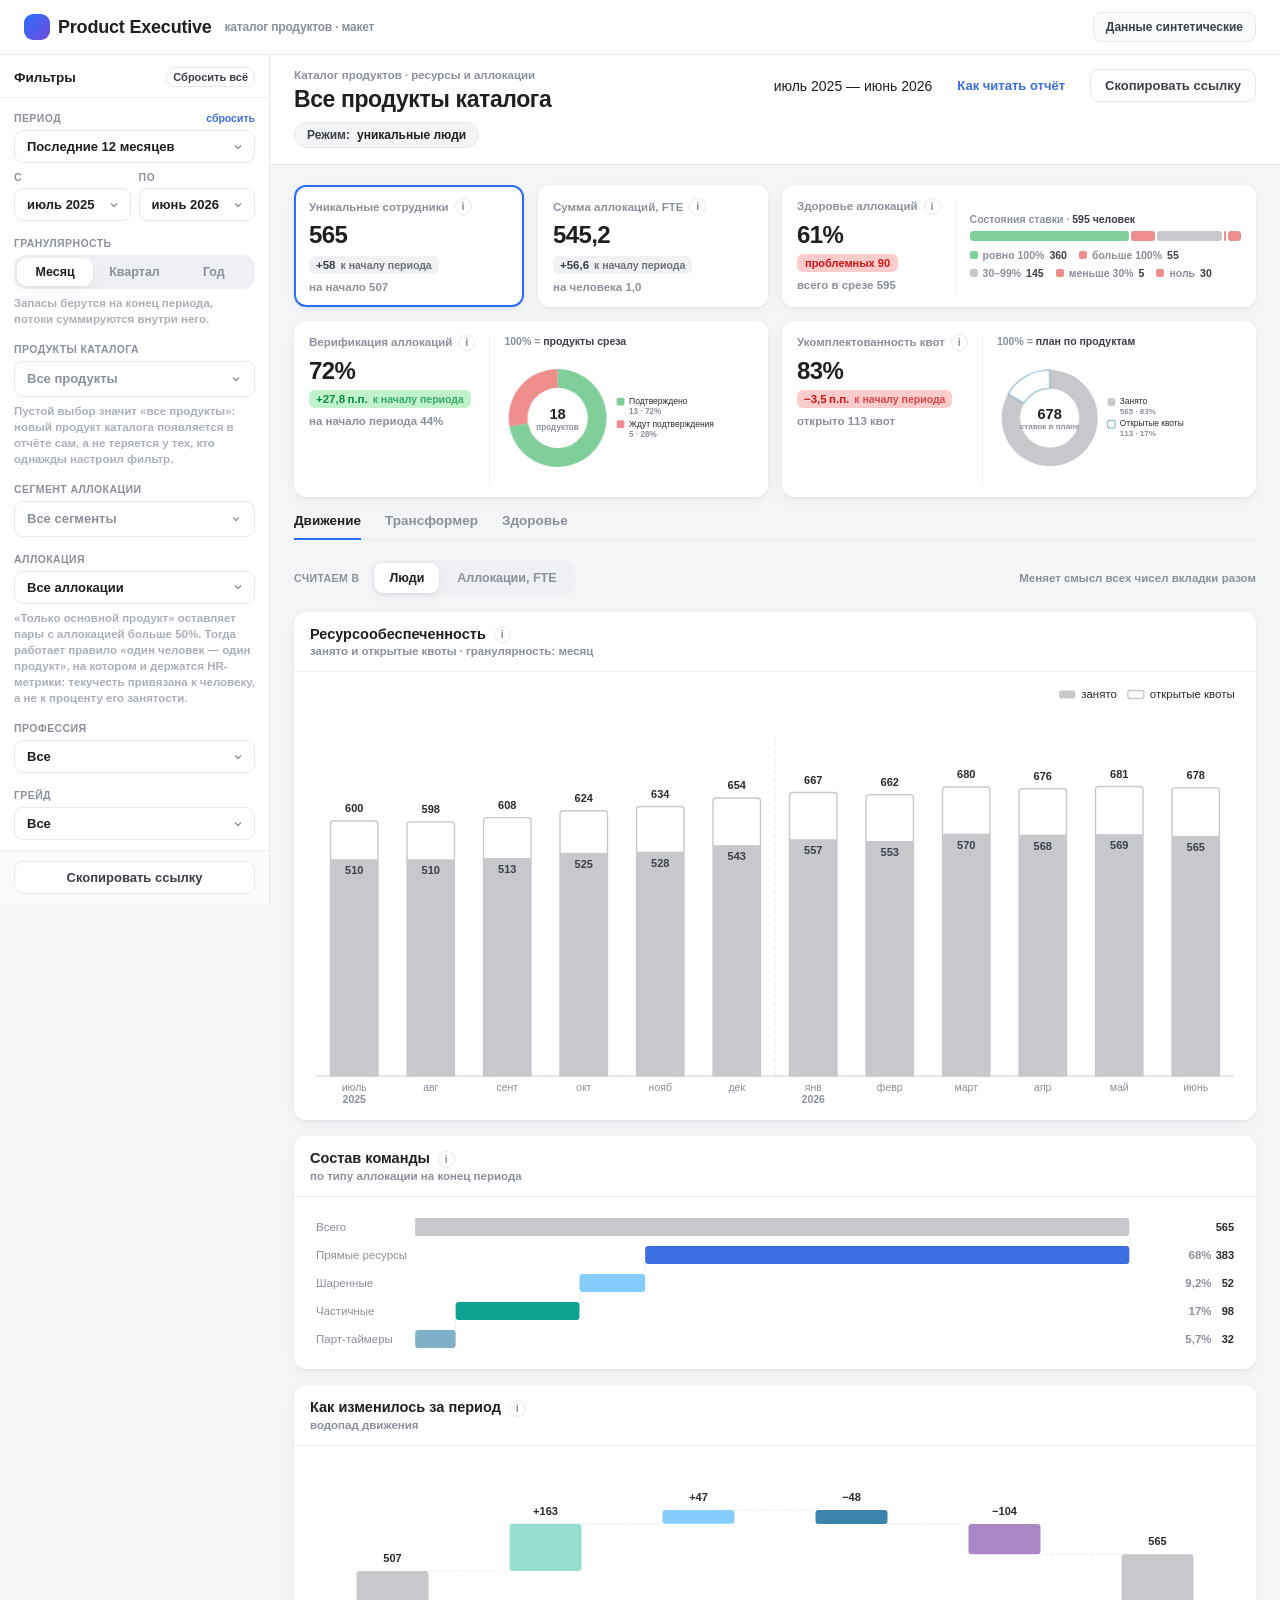
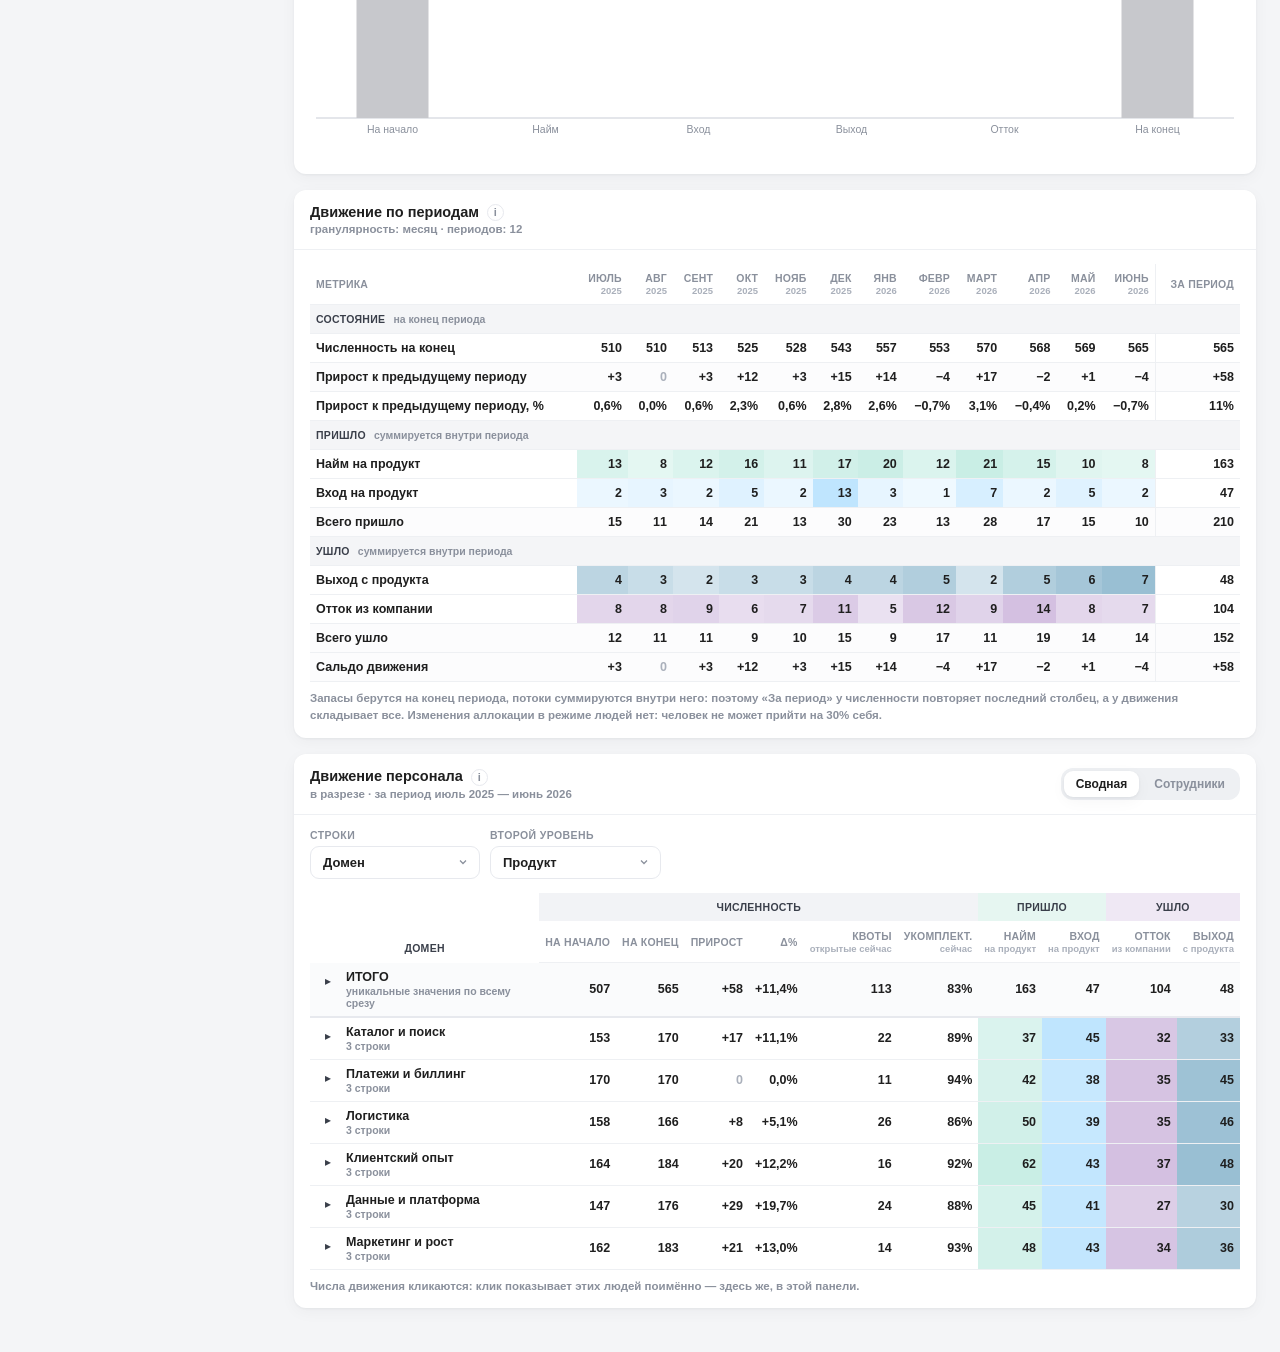
==== commit e3d40ab9: "Правки по ревью: KPI наверх, движение таблицей, здоровье отдельной вкладкой Ветка пересобрана поверх" ====
--- a/index.standalone.html
+++ b/index.standalone.html
@@ -215,6 +215,11 @@
   color:var(--muted);font-weight:800}
 .moderow .sp{flex:1}
 .hint-txt{font-size:var(--fs-note);color:var(--muted);font-weight:600;max-width:520px;text-align:right}
+/* Вкладка без режима: вместо выключенного переключателя — фиксированная
+   единица счёта. Выключенный переключатель обещает, что его можно включить,
+   а здесь включать нечего: у метрик вкладки другой знаменатель. */
+.moderow.static .mode-fix{font-size:var(--fs-body);font-weight:800;color:var(--ink);
+  background:#f0f1f3;border-radius:var(--r-pill);padding:6px var(--s6)}
 .tabs{display:flex;gap:var(--s10);border-bottom:1px solid var(--line);margin:0 0 var(--s9)}
 .tab{border:0;background:none;padding:0 0 var(--s5);font:inherit;font-size:var(--fs-lead);
   font-weight:700;color:var(--muted);cursor:pointer;border-bottom:2px solid transparent;margin-bottom:-1px}
@@ -243,6 +248,40 @@
 .kpi .k-row:empty{margin:0}
 .kpi .k-sub{font-size:var(--fs-note);color:var(--muted);font-weight:600}
 .kpi.lead-card{outline:2px solid var(--act);outline-offset:-2px}
+/* Двойная карточка: слева те же четыре строки, справа врезка. Из subgrid она
+   выходит намеренно — её содержимое раскладывается по горизонтали. Соседние
+   карточки продолжают выравниваться между собой.
+
+   Врезка внутри карточки однажды уже не сработала: в одинарной карточке
+   на график оставалось меньше двухсот пикселей, и разбивка мельчила имена
+   до нечитаемого. Здесь карточка занимает две колонки из четырёх — половину
+   полосы, — и врезке достаётся втрое больше места. Правило: врезка живёт
+   ТОЛЬКО в двойной карточке.
+
+   Левая колонка ужимается, а не толкает врезку: пока она стояла
+   flex:0 0 auto, длинная подпись под числом съедала всю ширину карточки,
+   и графику доставался ноль. */
+.kpi.wide{grid-column:span 2;grid-row:span 4;display:flex;align-items:stretch;
+  gap:var(--s7);min-width:0}
+.kpi.wide .h-left{display:flex;flex-direction:column;min-width:118px;flex:0 1 auto;
+  max-width:52%}
+.kpi.wide .h-left .k-row:first-of-type{margin-top:auto}
+.kpi.wide .h-left .k-sub{white-space:normal;line-height:1.35}
+.kpi.wide .h-aside{flex:1;min-width:0;display:flex;flex-direction:column;
+  justify-content:center;border-left:1px solid var(--line2);padding-left:var(--s7)}
+.kpi.wide .h-aside .svgchart{flex:1;min-height:0}
+.kpi.wide .h-cap{font-size:var(--fs-cap);color:var(--muted);font-weight:600;
+  margin-bottom:var(--s2);line-height:1.35}
+.kpi.wide .h-cap b{color:var(--ink2)}
+/* Состояния ставки: риска и числа под ней. Числа стоят на экране, а не только
+   в подсказке, — карточка обязана отвечать не только «в порядке ли данные»,
+   но и «чего именно не хватает». */
+.state-bar{display:flex;flex-direction:column;gap:var(--s4)}
+.sb-keys{display:flex;flex-wrap:wrap;gap:var(--s3) var(--s6)}
+.sb-k{display:inline-flex;align-items:center;gap:5px;font-size:var(--fs-cap);
+  color:var(--muted);font-weight:600;cursor:help;white-space:nowrap}
+.sb-k i{width:8px;height:8px;border-radius:2px;flex:0 0 auto}
+.sb-k b{color:var(--ink2);font-weight:800;font-variant-numeric:tabular-nums}
 /* Одна высота строк во всей полосе: карточка — subgrid на четыре строки
    родителя. Перенос заголовка в одной карточке добавляет строку ВСЕМ, зато
    значения и подписи остаются на одном уровне. @supports обязателен: без
@@ -407,10 +446,34 @@
 .stable th,.mtx th{text-align:right}
 .stable th.txt,.mtx th.txt{text-align:left}
 
+/* ---------- Метрики по периодам ----------
+   Строки — метрики, столбцы — периоды. Группа строк отбита строкой-шапкой:
+   без неё «выход с продукта» и «прирост численности» стоят в одном списке
+   и читаются как однородные величины, хотя одна из них — поток, а другая
+   состояние. Итоговые строки группы набраны жирнее: они и есть то, ради
+   чего группу читают. */
+.mtable .grp-row td{background:#f4f5f7;font-size:var(--fs-cap);text-transform:uppercase;
+  letter-spacing:.3px;color:var(--ink2);font-weight:800;padding-top:var(--s4);
+  padding-bottom:var(--s4)}
+.mtable .grp-row td .unit-sub{display:inline;margin-left:var(--s4);text-transform:none;
+  letter-spacing:0}
+.mtable tr.sum td{font-weight:800;color:var(--ink);background:#fcfcfd}
+.mtable td.txt{white-space:normal}
+.mtable th.txt{min-width:220px}
+.dtable td.muted-c{color:var(--muted2)}
+.dtable td.txt .unit-sub{white-space:normal}
+.dtable th.txt{min-width:200px}
+
 /* ---------- Разбивка полосой в ячейке ----------
-   Кольца и горизонтальные бар-чарты для разбивок запрещены: доля читается
-   по числу точнее, чем по углу сектора. Полоса растёт от левого края —
-   у всех строк общий старт, поэтому длины сравниваются глазом. */
+   Горизонтальный бар-чарт ВМЕСТО таблицы для разбивок запрещён: доля
+   читается по числу точнее, чем по углу или по длине. Полоса растёт
+   от левого края — у всех строк общий старт, поэтому длины сравниваются
+   глазом, а числа стоят рядом в своей колонке.
+
+   Кольцо — исключение ровно на два случая: верификация и укомплектованность.
+   Там сама метрика ЕСТЬ доля, целое известно заранее (продукты среза, план
+   по ставкам), частей всего две, и числа по-прежнему подписаны рядом.
+   Разбивку на четыре и больше категорий кольцом не показываем. */
 .btable td.barcell,.btable th.bar-th{text-align:left;padding-left:var(--pad-cell)}
 /* Пояснение под именем строки переносится по словам. Общий запрет переносов
    в таблицах касается ЧИСЛОВЫХ колонок — их ужимать нельзя. Здесь же
@@ -459,6 +522,10 @@
   animation:tp-draw .76s cubic-bezier(.4,0,.2,1) both}
 .svgchart.anim .lnb{animation:tp-fade .5s ease-out both;animation-delay:.1s}
 .svgchart.anim .fade,.svgchart.anim .dot{animation:tp-fade .3s ease-out both}
+/* Дуга кольца проявляется, а не выкручивается из нуля: вращающийся сектор
+   читается как загрузка, а не как доля. */
+.svgchart.anim .arc{animation:tp-fade .42s ease-out both}
+.arc{cursor:help}
 
 /* ===== Список сотрудников ===== */
 .plist-tools{align-items:flex-end}
@@ -606,6 +673,12 @@
 }
 @media(max-width:900px){
   .kpis,.kpis.n3,.kpis.n4,.kpis.n5{grid-template-columns:repeat(2,minmax(0,1fr));gap:var(--s5)}
+  /* Двойная карточка на планшете занимает всю ширину и раскладывается
+     сверху вниз: врезка рядом с числом в 160px не читается. */
+  .kpi.wide{flex-direction:column;gap:var(--s5)}
+  .kpi.wide .h-left{max-width:none}
+  .kpi.wide .h-aside{border-left:0;border-top:1px solid var(--line2);
+    padding-left:0;padding-top:var(--s5);min-height:118px}
   /* На узком экране таблица прокручивается, а не переносится: ужать числовые
      колонки нельзя — между значениями останется меньше воздуха, чем внутри них. */
   .tbl-wrap{overflow-x:auto}
@@ -615,6 +688,7 @@
 }
 @media(max-width:640px){
   .kpis,.kpis.n2,.kpis.n3,.kpis.n4,.kpis.n5{grid-template-columns:1fr}
+  .kpi.wide{grid-column:span 1}
   .sub-tabs{display:flex;overflow-x:auto;max-width:100%}
   .panel-h{padding:var(--s6)}.panel-b{padding:var(--s5)}
   .content{padding:var(--s6)}
@@ -684,7 +758,9 @@
         <label>Люди и аллокации — разные числа, и оба верные</label>
         <div class="fhint">Аллокация — процент занятости человека на продукте, поэтому один человек
           живёт сразу на нескольких продуктах. В режиме «Люди» он считается один раз, в режиме
-          «Аллокации» — своими процентами. Переключатель наверху меняет смысл всех чисел разом.</div>
+          «Аллокации» — своими процентами. Переключатель под вкладками меняет смысл всех чисел
+          вкладки разом. На вкладке «Здоровье» его нет: сумма аллокаций считается по человеку
+          целиком, а верификация — по продукту, и делить их на проценты не на что.</div>
       </div>
       <div class="fgrp">
         <label>Сумма по продуктам больше итога — так и должно быть</label>
@@ -692,6 +768,14 @@
           продуктов он аллоцирован, а в итоге считается один раз. По этой же причине переходы между
           продуктами внутри выбранного среза видны в строках и схлопываются в итоге: портфель они
           не меняют.</div>
+      </div>
+      <div class="fgrp">
+        <label>Полоса KPI одна на все вкладки</label>
+        <div class="fhint">Наверху стоит состояние среза: сколько людей и ставок, здоровье
+          аллокаций, верификация и укомплектованность. Оно не меняется при переходе между
+          вкладками — вкладка отвечает на вопрос «как менялось», полоса на вопрос «что сейчас».
+          У верификации и укомплектованности доля показана кольцом: это те две метрики, где
+          заранее известно, что принято за сто процентов.</div>
       </div>
       <div class="fgrp">
         <label>Четыре вида движения, а не два</label>
@@ -1166,10 +1250,13 @@
   if(Math.abs(v)<(mode==='fte'?0.05:0.5))return '0';
   return (v>0?'+':'')+fmtVal(mode,v);
 }
+/* Минус у доли — типографский, как и везде в отчёте: дефис короче и ниже,
+   и в колонке чисел он выпадает из ряда. Доля бывает отрицательной только
+   там, где это прирост, — и там знак читается первым. */
 function fmtPct(v,d){
   if(v==null)return '—';
-  const s=(+v).toFixed(d==null?1:d).replace('.',',');
-  return (v<0?'':'')+s+'%';
+  const s=Math.abs(+v).toFixed(d==null?1:d).replace('.',',');
+  return (v<0?MINUS:'')+s+'%';
 }
 function fmtPp(v){
   if(Math.abs(v)<0.05)return '0'+THIN+'п.п.';
@@ -1390,11 +1477,16 @@
 }
 
 /* Здоровье считается по ЧЕЛОВЕКУ, а не по паре: перебор ставки возникает
-   именно из суммы по всем продуктам, и на отдельной паре его не видно. */
-function health(st){
-  const m=st.i1;
-  const out=HEALTH.map(h=>({key:h.key,name:h.name,hint:h.hint,bad:h.bad,people:0}));
-  const idx=Object.create(null);out.forEach((o,i)=>{idx[o.key]=i});
+   именно из суммы по всем продуктам, и на отдельной паре его не видно.
+
+   Один проход на все виды здоровья: месяц приходит параметром, а группировка —
+   функцией. Пока месяц был зашит в st.i1, здоровье умело отвечать только
+   «как сейчас», и на вопрос «становится лучше или нет» отчёту было нечем
+   ответить. Теперь тот же счётчик считает любой месяц окна, и из него
+   собирается динамика. */
+function healthScan(st,m,keyOf){
+  const out=new Map();
+  const blank=()=>{const o=Object.create(null);HEALTH.forEach(h=>{o[h.key]=0});return o};
   const inSet=Object.create(null);
   ALLOC.forEach(a=>{
     if(!inScope(st,a.prod))return;
@@ -1411,9 +1503,39 @@
       if(sumPct[p.id][m]>0)return;                 /* аллоцирован, но вне среза */
       if(!inScope(st,PIDX[p.home]))return;
     }
-    out[idx[healthOf(sumPct[p.id][m])]].people++;
+    const k=keyOf?keyOf(p):'*';
+    let row=out.get(k);
+    if(!row){row=blank();out.set(k,row)}
+    row[healthOf(sumPct[p.id][m])]++;
   });
   return out;
+}
+function health(st,m){
+  m=m==null?st.i1:m;
+  const c=healthScan(st,m,null).get('*');
+  return HEALTH.map(h=>({key:h.key,name:h.name,hint:h.hint,bad:h.bad,
+    people:c?c[h.key]:0}));
+}
+/* Здоровье в разрезе. Разрез только по свойствам ЧЕЛОВЕКА: здоровье считается
+   по сумме аллокаций человека, и разложить его по продуктам нельзя — перебор
+   ставки возникает из нескольких продуктов сразу и ни одному из них
+   не принадлежит. */
+const HEALTH_DIMS=['prof','grade','loc','emp'];
+function healthBy(st,dimKey,m){
+  m=m==null?st.i1:m;
+  const d=DIM_BY_KEY[HEALTH_DIMS.indexOf(dimKey)>=0?dimKey:'prof'];
+  const map=healthScan(st,m,p=>d.of(null,p,m,st));
+  const rows=[];
+  map.forEach((counts,name)=>{
+    let total=0;HEALTH.forEach(h=>{total+=counts[h.key]});
+    let bad=0;HEALTH.forEach(h=>{if(h.bad)bad+=counts[h.key]});
+    rows.push({name,counts,total,bad,norm:counts.norm,
+      share:total?counts.norm/total*100:0});
+  });
+  const ord=DIM_ORDER[d.key];
+  if(ord)rows.sort((a,b)=>ord.indexOf(a.name)-ord.indexOf(b.name));
+  else rows.sort((a,b)=>b.total-a.total);
+  return rows;
 }
 
 /* Доля верифицированных продуктов. Считается по продуктам в срезе, у которых
@@ -1438,6 +1560,63 @@
   });
   return {total,ok,share:total?ok/total*100:0,fteOk,fteAll,
           fteShare:fteAll?fteOk/fteAll*100:0};
+}
+
+/* ---------- Верификация по продуктам ----------
+   Доля верифицированных без имён продуктов — это оценка без адресата: с ней
+   нельзя пойти и подтвердить состав. Строка знает, сколько людей стоит
+   за неподтверждённым продуктом, — именно этим измеряется цена расхождения
+   в P&L. Неподтверждённые идут первыми: это список работы, а не справочник. */
+function verifyProducts(st,m){
+  m=m==null?st.i1:m;
+  const cnt=new Int32Array(NPROD), fte=new Float32Array(NPROD);
+  ALLOC.forEach(a=>{
+    if(!inScope(st,a.prod))return;
+    const p=PEOPLE[a.pid];
+    if(!personPass(st,p))return;
+    const v=active(st,a,p,m);
+    if(!v)return;
+    cnt[a.prod]++;fte[a.prod]+=v/100;
+  });
+  const out=[];
+  PRODUCTS.forEach((p,i)=>{
+    if(!cnt[i])return;                       /* пустой продукт подтверждать нечего */
+    const from=p.verifiedFrom!=null&&m>=p.verifiedFrom?p.verifiedFrom:null;
+    out.push({name:p.name,domName:p.domName,people:cnt[i],fte:fte[i],
+      verified:from!=null,from});
+  });
+  out.sort((a,b)=>(a.verified-b.verified)||(b.people-a.people));
+  return out;
+}
+
+/* ---------- Модель вкладки «Здоровье» ----------
+   Считается ОТДЕЛЬНО от model(): вкладка одна, а модель отчёта собирается
+   на каждый рендер, и гонять по всем вёдрам полный проход по людям ради
+   блока, который сейчас не на экране, незачем.
+
+   Всё здесь считается в ЛЮДЯХ и не зависит от режима отчёта: 70% человека
+   нельзя проверить на ставку, а продукт нельзя верифицировать на 70%. */
+function healthModel(st){
+  const bks=buckets(st.i0,st.i1,st.gran);
+  const hst=Object.assign({},st,{mode:'hc'});
+  const states=HEALTH.map(h=>({key:h.key,name:h.name,hint:h.hint,bad:h.bad,values:[]}));
+  const total=[],normShare=[],badTotal=[],verify=[];
+  bks.forEach(b=>{
+    const hs=health(hst,b.to);
+    let tot=0,bad=0,norm=0;
+    hs.forEach((x,i)=>{
+      states[i].values.push(x.people);
+      tot+=x.people;
+      if(x.bad)bad+=x.people;
+      if(x.key==='norm')norm=x.people;
+    });
+    total.push(tot);badTotal.push(bad);
+    normShare.push(tot?norm/tot*100:0);
+    verify.push(verification(hst,b.to));
+  });
+  return {bks,states,total,badTotal,normShare,verify,
+    now:health(hst,st.i1),
+    products:verifyProducts(hst,st.i1)};
 }
 
 /* Ресурсообеспеченность: занятые ставки и открытые квоты на продукте.
@@ -1588,6 +1767,10 @@
     stock:b.stock,flow:b.flow,
     supply:supply(st,bks,tot),
     quota:quotaTotal(st,st.i1),
+    /* Квоты на начало периода — то же «было», что и у численности: месяц
+       перед окном. Без него укомплектованность не с чем сравнить, а вопрос
+       «стало лучше или хуже» без сравнения не отвечается. */
+    quotaStart:quotaTotal(st,Math.max(0,st.i0-1)),
     head:headline(st),
     /* Разложение сегментов считается БЕЗ фильтра по сегментам: когда одна
        категория выбрана, на экране всё равно должно быть видно, частью
@@ -1705,11 +1888,12 @@
   MONTHS,N,mLabel,mLabelFull,buckets,GRAN,
   DOMAINS,PRODUCTS,PROD,DOM,PIDX,NPROD,
   PROFS,GRADES,LOCS,EMPS,
-  SEGMENTS,SEG_KEYS,SEG_BY_KEY,segOf,scopeSeg,HEALTH,healthOf,
+  SEGMENTS,SEG_KEYS,SEG_BY_KEY,segOf,scopeSeg,HEALTH,healthOf,HEALTH_DIMS,
   DIMS,DIM_BY_KEY,DIM_ORDER,SERIES_METRICS,
   PEOPLE,ALLOC,sumPct,mainProd,openQuota,
   THIN,MINUS,fmtInt,fmtFte,fmtVal,fmtDelta,fmtPct,fmtPp,
   prodSet,model,totals,rows,rows2,seriesRows,matrix,units,metricsOf,toBuckets,verification,
+  health,healthBy,healthModel,verifyProducts,
   quotaOf,quotaTotal,EVENTS,EVENT_BY_KEY,peopleList,personEvents
 };
 })();
@@ -1991,8 +2175,16 @@
   const plotTop=hh+LBL_ROOM, plotBot=h-AXIS_H;
   const x0=PAD_X, plotW=w-PAD_X*2, bandW=plotW/ticks.length;
   const all=ser.slice().concat(a.bench||[]);
-  const max=niceMax(all);
+  /* Верх шкалы можно задать снаружи — и только верх: у доли он равен ста
+     процентам всегда, иначе восемьдесят процентов упираются в потолок
+     и читаются как сто. Низ остаётся константным нулём, задать его нечем. */
+  const max=o.max||niceMax(all);
   const Y=v=>plotBot-(v/max)*(plotBot-plotTop);
+  /* Доля пишется процентом, а изменение — пунктами: «плюс 5%» и «плюс
+     5 п.п.» это разные величины, и путать их в подписи нельзя. */
+  const pct=o.fmt==='pct';
+  const F=v=>pct?CD.fmtPct(v,v<10?1:0):fv(o,v);
+  const FD=v=>pct?CD.fmtPp(v):fd(o,v);
 
   let s=header(w,o.title,o.legend,{lock:true,info:o.info});
   s+=axisX(ticks,x0,bandW,plotTop,plotBot,plotBot+15);
@@ -2010,17 +2202,17 @@
 
   ser.forEach((v,i)=>{
     const cx=x0+bandW*(i+0.5), cy=Y(v);
-    const rows=[{label:o.name||'Значение',value:fv(o,v),color:o.color||C_LINE}];
-    if(a.bench)rows.push({label:o.benchName||'база',value:fv(o,a.bench[i]),color:C_BENCH,dash:true});
+    const rows=[{label:o.name||'Значение',value:F(v),color:o.color||C_LINE}];
+    if(a.bench)rows.push({label:o.benchName||'база',value:F(a.bench[i]),color:C_BENCH,dash:true});
     const dly=DRAW_MS*(i/Math.max(1,ser.length-1))*0.9;
     s+='<g class="ptg"'+tip({title:tickTitle(ticks[i]),rows,
-        note:i>0?'к предыдущему периоду: '+fd(o,v-ser[i-1]):null})+'>';
+        note:i>0?'к предыдущему периоду: '+FD(v-ser[i-1]):null})+'>';
     s+='<rect class="hit" x="'+num(cx-bandW/2)+'" y="'+num(hh)+'" width="'+num(bandW)+'" height="'+num(plotBot-hh)+'"/>';
     if(a.bench)s+='<circle class="dotb" cx="'+num(cx)+'" cy="'+num(Y(a.bench[i]))+'" r="0" fill="'+C_BENCH+'"/>';
     s+='<circle class="dot" cx="'+num(cx)+'" cy="'+num(cy)+'" r="3.4" fill="#fff" stroke="'+(o.color||C_LINE)+'"'
       +' stroke-width="2" style="animation-delay:'+num(dly)+'ms"/>';
     s+='</g>';
-    s+=txt(cx,cy-VAL_DY,fv(o,v),valOpt({delay:dly}));
+    s+=txt(cx,cy-VAL_DY,F(v),valOpt({delay:dly}));
   });
   return svg(w,h,s);
 }
@@ -2089,96 +2281,88 @@
 }
 
 /* ============================================================================
-   2б. Встречные потоки со СТРУКТУРОЙ: пришло вверх, ушло вниз.
+   2б. Бублик: часть от целого.
    ------------------------------------------------------------------------
-   Каждое плечо — стопка: ближе к оси стоит то, что важнее прочитать первым
-   (найм сверху вниз к оси, отток снизу вверх к оси), дальше от оси —
-   вторичное движение. Итог плеча подписан снаружи стопки, состав читается
-   цветом и подсказкой.
-
-   Почему стопка, а не четыре бара рядом: рядом стоящие бары читаются как
-   четыре независимые категории, а это два потока, каждый из двух частей.
-   Итог «сколько всего пришло» в четырёх барах приходилось складывать в уме.
+   Единственный вид, где доля показывается углом, а не длиной, и появляется
+   он только там, где ЗАРАНЕЕ ПОНЯТНО, что принято за сто процентов:
+   все продукты среза, весь план по ставкам. Если целое приходится
+   объяснять словами, кольцо не подходит — там таблица или каскад.
+
+   В центре стоит само целое, а не доля: доля живёт крупной цифрой карточки,
+   и повторять её внутри кольца незачем. Кольцо отвечает на другой вопрос —
+   «сто процентов это сколько и из чего».
+
+   Части подписаны справа, значением и долей: угол показывает форму, число
+   читается точно. Открытая часть плана — белая с обводкой, ровно как белая
+   часть бара в ресурсообеспеченности: одна и та же сущность обязана
+   выглядеть одинаково во всём отчёте.
    ========================================================================== */
-function drawStackDiverge(a,w,h){
-  const ticks=a.ticks, o=a.opt||{};
-  const off=offOf(o);
-  const up=a.up.filter(x=>!off.has(x.sid)), dn=a.down.filter(x=>!off.has(x.sid));
+function arcPath(cx,cy,R,r,a0,a1){
+  const P=(ang,rad)=>[cx+rad*Math.sin(ang),cy-rad*Math.cos(ang)];
+  const big=(a1-a0)>Math.PI?1:0;
+  const p0=P(a0,R),p1=P(a1,R),p2=P(a1,r),p3=P(a0,r);
+  return 'M'+num(p0[0])+' '+num(p0[1])+
+    'A'+num(R)+' '+num(R)+' 0 '+big+' 1 '+num(p1[0])+' '+num(p1[1])+
+    'L'+num(p2[0])+' '+num(p2[1])+
+    'A'+num(r)+' '+num(r)+' 0 '+big+' 0 '+num(p3[0])+' '+num(p3[1])+'Z';
+}
+/* Целая часть — не дуга в 360°, а два полукольца: дуга, у которой начало
+   совпадает с концом, в SVG схлопывается в ничто. */
+function ringPath(cx,cy,R,r){
+  return arcPath(cx,cy,R,r,0,Math.PI)+arcPath(cx,cy,R,r,Math.PI,Math.PI*2);
+}
+function drawDonut(a,w,h){
+  const o=a.opt||{}, parts=a.parts, ctr=a.center||null;
   const hh=headH(o.title,o.legend);
-  h=h||o.h||320;
-  const top=hh+LBL_ROOM, bot=h-AXIS_H;
-  const x0=PAD_X, plotW=w-PAD_X*2, bandW=plotW/ticks.length;
-  const sumAt=(arr,i)=>arr.reduce((s,x)=>s+x.series[i],0);
-  const upT=ticks.map((_,i)=>sumAt(up,i)), dnT=ticks.map((_,i)=>sumAt(dn,i));
-  const zero=top+(bot-top)/2;
-  const arm=Math.max(8,(bot-top)/2-LBL_ROOM);
-  const max=niceMax(upT.concat(dnT));
-  const bw=Math.min(52,bandW*0.58);
-
-  let s=header(w,o.title,o.legend,{off:o.off,info:o.info});
-  s+=axisX(ticks,x0,bandW,top,bot,bot+15);
-  s+=line(x0,zero,x0+plotW,zero,C_ZERO,1);
-  ticks.forEach((t,i)=>{
-    const cx=x0+bandW*(i+0.5);
-    const hUp=(upT[i]/max)*arm, hDn=(dnT[i]/max)*arm;
-    /* Подсказка у каждого плеча своя: одна на восемь строк не помещается
-       и перестаёт объяснять точку — она начинает заменять таблицу. */
-    const tipUp={title:tickTitle(t),
-      rows:up.map(x=>({label:x.name,value:fv(o,x.series[i]),color:x.color})),
-      note:[(a.upWord||'всего пришло')+': '+fv(o,upT[i]),
-            'сальдо периода: '+fd(o,upT[i]-dnT[i])]};
-    const tipDn={title:tickTitle(t),
-      rows:dn.map(x=>({label:x.name,value:fv(o,x.series[i]),color:x.color})),
-      note:[(a.dnWord||'всего ушло')+': '+fv(o,dnT[i]),
-            'сальдо периода: '+fd(o,upT[i]-dnT[i])]};
-    /* Подписано ТОЛЬКО плечо целиком. Цифра в каждом сегменте превращала
-       график в таблицу: двенадцать периодов по четыре числа читать всё равно
-       никто не станет, а итог плеча — то, ради чего сюда смотрят. Состав
-       разбирается наведением или выключением серии в легенде. */
-    /* Стопка — ОДИН бар, разрезанный на части, а не набор кубиков. Поэтому
-       ни зазоров между сегментами, ни скруглений внутри: скруглён только
-       ВНЕШНИЙ край плеча — тот, которым бар заканчивается. Всё остальное
-       обрезано соседним сегментом или осью.
-
-       Край определяется по факту отрисовки, а не по порядку в массиве:
-       выключил вход — верхним становится найм, и скругление переезжает
-       к нему само. Ровно так же ведёт себя занятая часть под квотой. */
-    const segU=up.map(x=>(x.series[i]/max)*arm);
-    const segD=dn.map(x=>(x.series[i]/max)*arm);
-    let lastU=-1;segU.forEach((v,k)=>{if(v>0.5)lastU=k});
-    let lastD=-1;segD.forEach((v,k)=>{if(v>0.5)lastD=k});
-
-    s+='<g class="barg"'+tip(tipUp)+'>';
-    s+='<rect class="hit" x="'+num(cx-bandW/2)+'" y="'+num(hh)+'" width="'+num(bandW)+'" height="'+num(zero-hh)+'"/>';
-    let acc=0;
-    up.forEach((x,k)=>{
-      const seg=segU[k];
-      if(seg>0.5){
-        const y=zero-acc-seg, ex=' class="bar up" data-s="'+x.sid+'" style="animation-delay:'+(i*26)+'ms"';
-        s+=(k===lastU?barUp(cx-bw/2,y,bw,seg,x.color,ex):rect(cx-bw/2,y,bw,seg,x.color,0,ex));
-        acc+=seg;
-      }
-    });
-    s+='</g>';
-    s+='<g class="barg"'+tip(tipDn)+'>';
-    s+='<rect class="hit" x="'+num(cx-bandW/2)+'" y="'+num(zero)+'" width="'+num(bandW)+'" height="'+num(bot-zero)+'"/>';
-    acc=0;
-    dn.forEach((x,k)=>{
-      const seg=segD[k];
-      if(seg>0.5){
-        const y=zero+acc, ex=' class="bar dn" data-s="'+x.sid+'" style="animation-delay:'+(i*26)+'ms"';
-        s+=(k===lastD?barDown(cx-bw/2,y,bw,seg,x.color,ex):rect(cx-bw/2,y,bw,seg,x.color,0,ex));
-        acc+=seg;
-      }
-    });
-    s+='</g>';
-    /* Итог прихода стоит НАД стопкой, итог ухода — ПОД ней: число уходит
-       в ту же сторону, в какую растёт плечо. */
-    if(upT[i]>0)s+=txt(cx,zero-hUp-VAL_DY,fv(o,upT[i]),valOpt({delay:240+i*26}));
-    if(dnT[i]>0)s+=txt(cx,Math.min(zero+hDn+VAL_DY+4,bot-2),fv(o,dnT[i]),valOpt({delay:240+i*26}));
+  h=h||o.h||132;
+  const total=parts.reduce((s,p)=>s+p.value,0);
+  /* Размер кольца — от меньшей стороны: карточка в полосе KPI и узкая,
+     и низкая, и кольцо обязано остаться круглым в обеих. */
+  const size=Math.max(56,Math.min(h-hh-6,w*0.46,132));
+  const R=size/2, r=R*0.615;
+  const cx=PAD_X+R, cy=hh+(h-hh)/2;
+
+  let s=header(w,o.title,o.legend,{lock:true,info:o.info});
+  let acc=0;
+  parts.forEach((p,i)=>{
+    const share=total?p.value/total:0;
+    if(share<=0)return;
+    const a0=acc*Math.PI*2, a1=(acc+share)*Math.PI*2;
+    acc+=share;
+    const extra=' class="arc" style="animation-delay:'+(i*90)+'ms"'+
+      (p.hollow?' stroke="'+(p.stroke||p.color)+'" stroke-width="1.4"':'')+
+      tip({title:p.name,
+        rows:[{label:o.unit||'Значение',value:p.text||CD.fmtInt(p.value),color:p.color}],
+        note:[CD.fmtPct(share*100,share*100<10?1:0)+' от целого',p.hint||null]});
+    s+='<path d="'+(share>0.9999?ringPath(cx,cy,R,r):arcPath(cx,cy,R,r,a0,a1))+
+      '" fill="'+p.color+'"'+extra+'/>';
+  });
+  if(!total)s+='<path d="'+ringPath(cx,cy,R,r)+'" fill="#f0f1f3"/>';
+  /* Центр: сколько всего и чего. Это и есть ответ на «что принято
+     за сто процентов». */
+  if(ctr){
+    s+=txt(cx,cy+(ctr.caption?1:5),ctr.value,{size:Math.min(19,R*0.52),weight:800,fill:C_INK});
+    if(ctr.caption)s+=txt(cx,cy+15,ctr.caption,{size:10.5,weight:600,fill:C_AXIS});
+  }
+  /* Подписи частей — справа столбиком, по центру кольца по вертикали.
+     Каждая строка: марка, имя, значение и доля. */
+  const lx=PAD_X+size+13, entryH=29;
+  let ly=cy-(parts.length*entryH)/2+11;
+  parts.forEach(p=>{
+    const share=total?p.value/total*100:0;
+    s+=(p.hollow
+      ? '<rect x="'+num(lx)+'" y="'+num(ly-8)+'" width="10" height="10" rx="2" fill="#fff" stroke="'+
+        (p.stroke||p.color)+'" stroke-width="1.4"/>'
+      : rect(lx,ly-8,10,10,p.color,2));
+    s+=txt(lx+16,ly,p.name,{size:11,fill:C_LABEL,anchor:'start'});
+    s+=txt(lx+16,ly+13,(p.text||CD.fmtInt(p.value))+' · '+CD.fmtPct(share,share<10?1:0),
+      {size:10.5,weight:700,fill:C_AXIS,anchor:'start'});
+    ly+=entryH;
   });
   return svg(w,h,s);
 }
+
+
 /* ============================================================================
    2в. Разложение итога: каскад СВЕРХУ ВНИЗ.
    ------------------------------------------------------------------------
@@ -2269,68 +2453,6 @@
 }
 
 /* ============================================================================
-   4. Панели друг под другом: несколько метрик за один период.
-      У каждой своя шкала от нуля и своя полная ось X под ней — одна общая
-      ось внизу заставляла бегать глазами через весь блок.
-
-      Панель с сальдо уходит в минус, и ноль у неё поднимается внутрь поля:
-      месяц, где аллокацию урезали сильнее, чем добрали, обязан рисоваться
-      столбцом ВНИЗ. Пока ноль стоял на дне, отрицательный столбец не
-      рисовался вовсе, а его подпись уезжала на подписи месяцев и перекрывала
-      их — читалось так, будто в этом месяце не было ничего.
-
-      Ось X при этом остаётся на дне панели: подписи периодов у всех панелей
-      блока обязаны стоять на одной линии, иначе их не сопоставить.
-   ========================================================================== */
-function drawPanels(a,w,h){
-  const ps=a.panels, ticks=a.ticks, o=a.opt||{};
-  const x0=PAD_X, plotW=w-PAD_X*2, bandW=plotW/ticks.length;
-  const GAP=STACK_GAP, HEAD=16, PLOT_MIN=58;
-  const minPanel=HEAD+LBL_ROOM+PLOT_MIN+AXIS_H+GAP;
-  h=Math.max(h||o.h||340,ps.length*minPanel+14);
-  const panelH=(h-14)/ps.length;
-  let s='';
-  ps.forEach((p,pi)=>{
-    const base=pi*panelH;
-    const top=base+HEAD+LBL_ROOM, bot=base+panelH-AXIS_H-GAP;
-    /* Поле делится между плечами по их реальной величине, а не пополам:
-       пустое нижнее плечо на панели без минусов — та же серая пустота.
-       Под нижним плечом резервируется строка на подпись, иначе минусовое
-       число снова легло бы на подписи месяцев. Круглый максимум здесь
-       не нужен: оси значений нет, каждый столбец подписан. */
-    const posM=Math.max(0,Math.max.apply(null,p.series));
-    const negM=Math.max(0,-Math.min.apply(null,p.series));
-    const neg=negM>0;
-    const span=posM+negM||1;
-    const band=(bot-top)-(neg?LBL_ROOM:0);
-    const zero=top+(posM/span)*band;
-    const Y=v=>zero-(v/span)*band;
-    s+=txt(0,base+11,p.name,{size:TTL_SZ,weight:TTL_W,fill:C_INK,anchor:'start'});
-    s+=line(x0,zero,x0+plotW,zero,C_ZERO,1);
-    ticks.forEach((t,i)=>{if(t.isYearStart&&i>0)s+=line(x0+bandW*i,top,x0+bandW*i,bot,C_DIV,1,'4 3')});
-    const pd=pi*140, bw=Math.min(56,bandW*0.64);
-    p.series.forEach((v,i)=>{
-      const cx=x0+bandW*(i+0.5), y=Y(v), dn=v<0;
-      s+='<g class="barg"'+tip({title:tickTitle(ticks[i]),
-        rows:[{label:p.name,value:fd(o,v),color:p.color||C_LINE}],note:p.note})+'>';
-      s+='<rect class="hit" x="'+num(cx-bandW/2)+'" y="'+num(top-12)+'" width="'+num(bandW)+'" height="'+num(bot-top+12)+'"/>';
-      /* Цвет несёт знак: сальдо в плюс и сальдо в минус — разные события,
-         и красить их одинаково значит прятать разницу. */
-      const col=dn?(p.colorDn||C_DN):(p.color||C_LINE);
-      s+=(dn?barDown(cx-bw/2,zero,bw,y-zero,col,' class="bar dn" style="animation-delay:'+(pd+i*24)+'ms"')
-            :barUp(cx-bw/2,y,bw,zero-y,col,' class="bar up" style="animation-delay:'+(pd+i*24)+'ms"'));
-      s+='</g>';
-      /* Подпись уходит в ту же сторону, что и столбец, и всегда остаётся
-         внутри панели: у самого дна она встаёт над осью X, а не на ней. */
-      const ly=dn?Math.min(y+VAL_DY+4,bot-2):y-VAL_DY;
-      s+=txt(cx,ly,neg?fd(o,v):fv(o,v),valOpt({delay:pd+300+i*24}));
-    });
-    s+=axisX(ticks,x0,bandW,bot,bot,bot+15);
-  });
-  return svg(w,h,s);
-}
-
-/* ============================================================================
    5. Водопад: из чего сложилось изменение за период.
       Уровни серые (это состояния, а не движения), движения — гаммой потоков.
    ========================================================================== */
@@ -2418,12 +2540,13 @@
    перерисовывается под фактическую ширину: меняется ГЕОМЕТРИЯ, а не масштаб
    всего SVG. Иначе на телефоне подписи стали бы нечитаемыми.
    ========================================================================== */
-const KINDS={line:drawLine,supply:drawSupply,sdiverge:drawStackDiverge,
-             panels:drawPanels,waterfall:drawWaterfall,breakdown:drawBreakdown};
-/* Композиционные виды блокируются целиком: водопад и разложение держатся
-   на всех своих столбцах, и «убрать серию» там означает сломать смысл,
-   а не убрать лишнее. */
-const LOCKED={waterfall:1,breakdown:1};
+const KINDS={line:drawLine,supply:drawSupply,donut:drawDonut,
+             waterfall:drawWaterfall,breakdown:drawBreakdown};
+/* Композиционные виды блокируются целиком: водопад, разложение и бублик
+   держатся на всех своих частях, и «убрать серию» там означает сломать
+   смысл, а не убрать лишнее. У бублика это ещё и арифметика: выключенная
+   часть перестала бы складываться в сто процентов. */
+const LOCKED={waterfall:1,breakdown:1,donut:1};
 const NOMINAL_W=900;
 let _specs=new Map(), _sid=0;
 /* Какие серии выключены. Живёт отдельно от _specs и НЕ чистится в reset():
@@ -2559,8 +2682,12 @@
   o=o||{};
   const vs=o.vs?'<span class="d-vs">'+esc(o.vs)+'</span>':'';
   const at=o.tip?tip(o.tip):'';
-  const txt=D.fmtDelta(mode,v);
-  if(Math.abs(v)<(mode==='fte'?0.05:0.5))return '<span class="delta flat"'+at+'>0'+vs+'</span>';
+  /* Доля меняется в ПУНКТАХ, а не в процентах: «доля выросла на 5%»
+     и «доля выросла на 5 п.п.» — разные величины, и путать их нельзя. */
+  const pp=mode==='pp';
+  const txt=pp?D.fmtPp(v):D.fmtDelta(mode,v);
+  if(Math.abs(v)<(pp||mode==='fte'?0.05:0.5))
+    return '<span class="delta flat"'+at+'>'+(pp?D.fmtPp(0):'0')+vs+'</span>';
   if(!o.rate)return '<span class="delta neu"'+at+'>'+txt+vs+'</span>';
   const good=o.lowerBetter?v<0:v>0;
   return '<span class="delta '+(good?'up':'down')+'"'+at+'>'+txt+vs+'</span>';
@@ -2584,7 +2711,33 @@
     '<div class="k-val">'+o.value+'</div>'+
     '<div class="k-row">'+(o.row1||'')+'</div>'+
     '<div class="k-row">'+(o.row2||'')+'</div>';
+  /* Двойная карточка: слева те же четыре строки, справа врезка. Врезка
+     в карточке однажды уже не сработала — на график оставалось меньше
+     двухсот пикселей, и разбивка мельчила имена до нечитаемого. Здесь
+     карточка занимает ДВЕ колонки из четырёх, то есть половину полосы:
+     врезке достаётся втрое больше места, и это не тот же случай.
+     Правило простое: врезка живёт только в двойной карточке. */
+  if(o.aside)return '<div class="kpi wide'+(o.cls?' '+o.cls:'')+'">'+
+    '<div class="h-left">'+body+'</div><div class="h-aside">'+o.aside+'</div></div>';
   return '<div class="kpi'+(o.cls?' '+o.cls:'')+'">'+body+'</div>';
+}
+
+/* ---------- Полоса состояний с подписями ----------
+   Риска показывает форму, подписи под ней — числа. Пока числа жили только
+   в подсказке, карточка отвечала «в порядке ли данные» и молчала о том,
+   чего именно не хватает: чтобы узнать, сколько человек перебрали ставку,
+   приходилось водить мышью по риске. */
+function stateBar(items,total){
+  const sum=total||items.reduce((a,x)=>a+x.value,0);
+  if(!sum)return '';
+  return '<div class="state-bar">'+miniBar(items,sum)+
+    '<div class="sb-keys">'+items.map(x=>'<span class="sb-k"'+
+      tip({title:x.name,
+        rows:[{label:'Сотрудников',value:D.fmtInt(x.value),color:x.color},
+              {label:'Доля',value:D.fmtPct(x.value/sum*100,x.value/sum*100<10?1:0)}],
+        note:x.hint||null})+'>'+
+      '<i style="background:'+x.color+'"></i>'+esc(x.short||x.name)+
+      '<b>'+D.fmtInt(x.value)+'</b></span>').join('')+'</div></div>';
 }
 
 /* ---------- Мини-полоса состава ----------
@@ -2709,6 +2862,116 @@
     '</td><td class="lead">'+o.totalVal1+'</td>'+
     (o.col2?'<td>'+o.totalVal2+'</td>':'')+'<td>100%</td><td class="barcell"></td></tr>';
   return h+'</tbody></table></div>';
+}
+
+/* ============================================================================
+   metricTable — метрики по периодам: строки метрики, столбцы месяцы
+   ------------------------------------------------------------------------
+   Форма для блока движения. Графиком встречных потоков это было ровно одно
+   сообщение — «приход и уход одного размера», — а вопросов к движению
+   гораздо больше: сколько именно вошло в марте, вырос ли найм к февралю,
+   где сальдо ушло в минус. Ответ на каждый из них в стопке приходилось
+   читать наведением по одному столбцу за раз.
+
+   Таблица снимает и переключатель видов движения: виды стоят строками
+   и видны все сразу, поэтому переключать нечего.
+
+   Строки собраны в группы — состояние, приход, уход, — и группы отбиты
+   строкой-заголовком. Внутри группы порядок тот же, что в водопаде
+   и трансформере: сначала найм, потом вход.
+   ========================================================================== */
+const RKIND={
+  val:  (v,mode)=>D.fmtVal(mode,v),
+  int:  v=>D.fmtInt(v),
+  pct:  v=>D.fmtPct(v,Math.abs(v)<10?1:0),
+  delta:(v,mode)=>D.fmtDelta(mode,v),
+  pp:   v=>D.fmtPp(v)
+};
+function mEps(kind,mode){
+  if(kind==='pp'||kind==='pct')return 0.05;
+  return mode==='fte'?0.05:0.5;
+}
+function mcell(v,r,mode){
+  /* Прочерк значит «величины не существует»: у первого периода нет
+     предыдущего, и прирост к нему не ноль, а ничто. */
+  if(v==null)return '—';
+  const kind=r.kind||'val';
+  if(Math.abs(v)<mEps(kind,mode)&&kind!=='pct')return zero();
+  return RKIND[kind](v,mode);
+}
+function metricTable(o){
+  const mode=o.mode, cols=o.cols, rows=o.rows;
+  const span=cols.length+2;
+  let h='<table class="ptable dense pivot mtable"><thead><tr><th class="txt">'+
+    esc(o.dimName||'Метрика')+'</th>';
+  cols.forEach(b=>{
+    h+='<th'+(b.partial?tip({title:b.label+' '+b.year,
+      text:'Неполный период на краю окна: сравнивать его с полными нельзя.'}):'')+'>'+
+      esc(b.label)+(b.partial?'·':'')+'<span class="hint-col">'+esc(b.year)+'</span></th>';
+  });
+  h+='<th class="vs">'+esc(o.totalHead||'Итого')+'</th></tr></thead><tbody>';
+  rows.forEach(r=>{
+    if(r.group){
+      h+='<tr class="grp-row"><td class="txt" colspan="'+span+'">'+esc(r.name)+
+        (r.note?'<span class="unit-sub">'+esc(r.note)+'</span>':'')+'</td></tr>';
+      return;
+    }
+    let max=0;
+    r.values.forEach(v=>{if(v!=null&&Math.abs(v)>max)max=Math.abs(v)});
+    h+='<tr class="'+(r.strong?'sum':'')+'">'+
+      '<td class="txt"'+(r.hint?tip({title:r.name,text:r.hint}):'')+'>'+
+        '<span class="row-body">'+esc(r.name)+
+        (r.note?'<span class="unit-sub">'+esc(r.note)+'</span>':'')+'</span></td>';
+    r.values.forEach((v,i)=>{
+      /* Заливка показывает, где сосредоточена величина ВНУТРИ СТРОКИ:
+         метрики в соседних строках разного порядка, и общий на таблицу
+         масштаб красил бы найм ярко, а изменение аллокации — никак. */
+      const st=r.flow&&v!=null?heat(r.flow,v,max):'';
+      h+='<td'+st+tip({title:cols[i].label+' '+cols[i].year,
+        rows:[{label:r.name,value:v==null?'—':RKIND[r.kind||'val'](v,mode),color:r.color||null}],
+        note:cols[i].partial?'неполный период на краю окна':null})+'>'+
+        mcell(v,r,mode)+'</td>';
+    });
+    const t=r.total!=null?r.total
+      :r.agg==='sum'?r.values.reduce((a,v)=>a+(v||0),0)
+      :r.agg==='last'?r.values[r.values.length-1]:null;
+    h+='<td class="lead vs">'+mcell(t,r,mode)+'</td></tr>';
+  });
+  return h+'</tbody></table>';
+}
+
+/* ============================================================================
+   dataTable — обычная таблица: шапка и строки готовых значений
+   ------------------------------------------------------------------------
+   Нужна там, где строки не метрики и не разрезы отчёта, а список: продукты
+   с их статусом верификации, разрез со здоровьем по состояниям. Экран
+   передаёт значения и признаки, а не разметку: собирать <td> в экране
+   нельзя, иначе таблицы разъедутся между вкладками.
+
+   Ячейка: {v, txt, chip:'good|bad|neutral', sub, tip, lead, muted}
+   ========================================================================== */
+function cellHtml(c,tag){
+  if(c==null)return '<'+tag+'></'+tag+'>';
+  const cls=[c.txt?'txt':'',c.lead?'lead':'',c.vs?'vs':'',c.muted?'muted-c':''].filter(Boolean).join(' ');
+  const body=c.chip
+    ? '<span class="sig-chip '+c.chip+'">'+esc(c.v)+'</span>'
+    : esc(c.v)+(c.sub?'<span class="unit-sub">'+esc(c.sub)+'</span>':'');
+  return '<'+tag+(cls?' class="'+cls+'"':'')+(c.tip?tip(c.tip):'')+'>'+body+'</'+tag+'>';
+}
+function dataTable(o){
+  let h='<table class="ptable dense pivot dtable"><thead><tr>';
+  o.head.forEach(c=>{
+    h+='<th'+([c.txt?'txt':'',c.vs?'vs':''].filter(Boolean).length
+      ? ' class="'+[c.txt?'txt':'',c.vs?'vs':''].filter(Boolean).join(' ')+'"':'')+
+      (c.tip?tip(c.tip):'')+'>'+esc(c.name)+
+      (c.sub?'<span class="hint-col">'+esc(c.sub)+'</span>':'')+'</th>';
+  });
+  h+='</tr></thead><tbody>';
+  o.rows.forEach(r=>{
+    h+='<tr'+(r.cls?' class="'+r.cls+'"':'')+'>'+r.cells.map(c=>cellHtml(c,'td')).join('')+'</tr>';
+  });
+  if(o.total)h+='<tr class="total">'+o.total.map(c=>cellHtml(c,'td')).join('')+'</tr>';
+  return h+'</tbody></table>';
 }
 
 /* ============================================================================
@@ -2978,20 +3241,176 @@
   return '<div class="empty"><b>'+esc(title)+'</b>'+esc(text)+'</div>';
 }
 
-window.PXUI={esc,tip,delta,info,kpi,miniBar,panel,subTabs,select,picker,barTable,
+window.PXUI={esc,tip,delta,info,kpi,miniBar,stateBar,metricTable,dataTable,panel,subTabs,select,picker,barTable,
   pivot,COLS,colsFor,valOf,cellText,seriesTable,matrixTable,legend,note,empty,plural,heat};
 })();
 
 </script>
 <script>
 /* ============================================================================
-   screens/overview.js — вкладка «Ресурсы и движение». Неймспейс: PXSCREEN.overview
-
-   Одна вкладка = один вопрос целиком: из кого сейчас состоит продукт и как
-   этот состав менялся. Поэтому здесь стоят рядом состояние (сколько людей,
-   сколько аллокаций, сколько открытых квот), качество данных (сегменты,
-   здоровье, верификация) и движение (динамика, водопад, трансформер).
-   Разносить это по вкладкам нельзя: ответ собирается из всех трёх частей.
+   screens/kpi.js — полоса KPI. Неймспейс: PXSCREEN.kpi
+
+   Полоса стоит НАД вкладками и видна на любой из них: это состояние среза,
+   а не содержимое одного экрана. Вкладка отвечает на вопрос «как менялось»,
+   полоса — на вопрос «что сейчас», и второй вопрос не должен исчезать,
+   когда пользователь ушёл смотреть здоровье или трансформер.
+
+   Отсюда же следует, что полоса НЕ ЗАВИСИТ ОТ РЕЖИМА «люди / аллокации»:
+   переключатель стоит ниже вкладок и управляет их содержимым. Обе главные
+   метрики стоят в полосе рядом и всегда, а режим лишь подсвечивает ту,
+   в которой считает вкладка.
+
+   Три карточки двойные, две обычные — полоса ложится в четыре колонки
+   двумя строками без пустых клеток: 1+1+2 и 2+2. Двойная ширина здесь не
+   украшение, а условие читаемости: во врезку идут кольцо с подписями частей
+   и полоса состояний с числами, а им нужно место. В одинарной карточке
+   такая врезка уже пробовалась и не работала.
+
+   Верификация и укомплектованность показаны бубликом. Это единственные
+   метрики отчёта, где заранее известно, что принято за сто процентов:
+   продукты среза и план по ставкам. Крупной цифрой стоит доля, кольцо
+   показывает, из чего она сложилась, в центре кольца — само целое.
+   Одна и та же величина не повторяется дважды.
+   ========================================================================== */
+(function(){
+'use strict';
+const D=window.PXDATA, G=window.PXDRAW, U=window.PXUI;
+
+function periodName(st){
+  return D.MONTHS[st.i0].label+' '+D.MONTHS[st.i0].y+' — '+D.MONTHS[st.i1].label+' '+D.MONTHS[st.i1].y;
+}
+/* Короткие имена состояний — только для подписей под риской: место там
+   на два слова, а полное имя всегда остаётся в подсказке. */
+const HSHORT={norm:'ровно 100%',over:'больше 100%',under:'30–99%',
+              low:'меньше 30%',zero:'ноль'};
+const HCOL={norm:G.C_GREEN,over:G.C_RED,under:G.C_FLAT,low:G.C_RED,zero:G.C_RED};
+
+function render(st,m){
+  m=m||D.model(st);
+  const hc=m.head.hc, fte=m.head.fte, v=m.verify, v0=m.verifyStart;
+  /* Квота открывается на ставку, а не на процент, поэтому укомплектованность
+     считается в людях в обоих режимах отчёта — как и сама квота. Полоса
+     стоит выше переключателя режима, и зависеть от него не может. */
+  const openNow=m.quota, filled=hc.end, plan=openNow+filled;
+  const fillPct=plan?filled/plan*100:0;
+  const plan0=m.quotaStart+hc.begin;
+  const fill0=plan0?hc.begin/plan0*100:0;
+  const perHead=hc.end?fte.end/hc.end:0;
+  /* Подсветка главной метрики стоит ровно тогда, когда у вкладки есть
+     переключатель режима. На вкладке здоровья его нет — и подсвечивать
+     нечего: там всё считается в людях. Источник правды один — сам экран. */
+  const sc=window.PXSCREEN[st.tab];
+  const mode=st.mode, lead=!(sc&&sc.usesMode===false);
+
+  const hTotal=m.health.reduce((a,h)=>a+h.people,0);
+  const hNorm=m.health.filter(h=>h.key==='norm')[0].people;
+  const hBad=m.health.filter(h=>h.bad).reduce((a,h)=>a+h.people,0);
+  const hShare=hTotal?hNorm/hTotal*100:0;
+  const hItems=m.health.map(h=>({name:h.name,short:HSHORT[h.key],value:h.people,
+    hint:h.hint,color:HCOL[h.key]}));
+
+  /* Верификация: зелёный и красный здесь уместны — это ровно тот случай,
+     когда у величины есть оценка. Неподтверждённая аллокация идёт в P&L
+     как есть, поэтому «ждёт подтверждения» — не нейтральная категория. */
+  const vDonut=G.chart('donut',{
+    parts:[{name:'Подтверждено',value:v.ok,color:G.C_GREEN,
+            hint:'владелец продукта подтвердил состав команды'},
+           {name:'Ждут подтверждения',value:v.total-v.ok,color:G.C_RED,
+            hint:'состав не подтверждён — P&L считается по неподтверждённым данным'}],
+    center:{value:D.fmtInt(v.total),caption:'продуктов'}},
+    {fill:true,h:132,unit:'Продуктов'});
+
+  /* Укомплектованность: белая часть с обводкой — открытая квота, ровно как
+     белая часть бара в ресурсообеспеченности. Оценка живёт в дельте,
+     а не в цвете: занятая ставка не «хорошо», открытая не «плохо». */
+  const fDonut=G.chart('donut',{
+    parts:[{name:'Занято',value:filled,color:G.C_TOTAL,
+            hint:'люди, стоящие на продуктах среза'},
+           {name:'Открытые квоты',value:openNow,color:'#fff',hollow:true,stroke:G.C_QUOTA,
+            hint:'позиция заведена, но не закрыта'}],
+    center:{value:D.fmtInt(plan),caption:'ставок в плане'}},
+    {fill:true,h:132,unit:'Ставок'});
+
+  return '<div class="kpis n4">'+
+    U.kpi({label:'Уникальные сотрудники',cls:lead&&mode==='hc'?'lead-card':'',
+      info:U.info({title:'Уникальные сотрудники',
+        text:'Люди, у которых в выбранном срезе есть хотя бы одна аллокация. Человек, стоящий на трёх продуктах, посчитан один раз.',
+        note:'Именно по этой метрике считаются HR-показатели: текучесть и оценки привязаны к человеку, а не к проценту его занятости.'}),
+      value:D.fmtInt(hc.end),
+      row1:U.delta('hc',hc.delta,{vs:'к началу периода',
+        tip:{title:'Изменение за период',text:'Разница между концом и началом периода: '+periodName(st)+'.'}}),
+      row2:'<span class="k-sub">на начало '+D.fmtInt(hc.begin)+'</span>'})+
+
+    U.kpi({label:'Сумма аллокаций, FTE',cls:lead&&mode==='fte'?'lead-card':'',
+      info:U.info({title:'Сумма аллокаций',
+        text:'Сумма процентов занятости всех людей на продуктах среза, делённая на сто. Один человек на 50% и 50% даёт 1,0 FTE.',
+        note:'Метрика отвечает на вопрос «сколько ставок стоит команда», а не «сколько в ней людей».'}),
+      value:D.fmtFte(fte.end),
+      row1:U.delta('fte',fte.delta,{vs:'к началу периода'}),
+      row2:'<span class="k-sub">на человека '+D.fmtFte(perHead)+'</span>'})+
+
+    U.kpi({label:'Здоровье аллокаций',
+      info:U.info({title:'Здоровье аллокаций',
+        text:'Доля сотрудников, у которых сумма аллокаций по всем продуктам равна ровно ста процентам.',
+        rows:D.HEALTH.map(h=>({label:h.hint,value:h.name,color:HCOL[h.key]})),
+        note:['Считается по человеку, а не по паре: перебор ставки возникает из суммы по всем продуктам сразу.',
+              'Динамика и разрезы — на вкладке «Здоровье»: одного числа мало, чтобы понять, становится лучше или хуже.']}),
+      value:D.fmtPct(hShare,0),
+      row1:hBad
+        ? '<span class="sig-chip bad">проблемных '+D.fmtInt(hBad)+'</span>'
+        : '<span class="sig-chip good">расхождений нет</span>',
+      row2:'<span class="k-sub">всего в срезе '+D.fmtInt(hTotal)+'</span>',
+      aside:'<div class="h-cap">Состояния ставки · <b>'+D.fmtInt(hTotal)+' человек</b></div>'+
+        U.stateBar(hItems,hTotal)})+
+
+    U.kpi({label:'Верификация аллокаций',
+      info:U.info({title:'Доля верифицированных продуктов',
+        text:'Владелец продукта подтвердил состав команды. За сто процентов приняты продукты среза, на которых есть хотя бы один человек: пустой продукт подтверждать нечего.',
+        note:['Данные каталога идут в расчёт P&L, поэтому неподтверждённая аллокация — это неверный P&L.',
+              'Какие именно продукты не подтверждены — на вкладке «Здоровье».']}),
+      value:D.fmtPct(v.share,0),
+      row1:U.delta('pp',v.share-v0.share,{vs:'к началу периода',rate:true,
+        tip:{title:'Изменение доли',text:'Разница с началом периода в процентных пунктах.'}}),
+      row2:'<span class="k-sub">на начало периода '+D.fmtPct(v0.share,0)+'</span>',
+      aside:'<div class="h-cap">100% = <b>продукты среза</b></div>'+vDonut})+
+
+    U.kpi({label:'Укомплектованность квот',
+      info:U.info({title:'Укомплектованность',
+        text:'Занято ÷ (занято + открытые квоты). За сто процентов принят план по продуктам среза: люди на продуктах плюс незакрытые позиции.',
+        note:['Квота открывается на ставку, а не на процент, поэтому и в режиме аллокаций она считается в штатных единицах.',
+              'Наймом за период закрыто '+D.fmtInt(hc.hire)+'.']}),
+      value:D.fmtPct(fillPct,0),
+      row1:U.delta('pp',fillPct-fill0,{vs:'к началу периода',rate:true,
+        tip:{title:'Изменение укомплектованности',text:'Разница с началом периода в процентных пунктах.'}}),
+      row2:'<span class="k-sub">открыто '+D.fmtInt(openNow)+' квот</span>',
+      aside:'<div class="h-cap">100% = <b>план по продуктам</b></div>'+fDonut})+
+  '</div>';
+}
+
+window.PXSCREEN=window.PXSCREEN||{};
+window.PXSCREEN.kpi={render,periodName};
+})();
+
+</script>
+<script>
+/* ============================================================================
+   screens/movement.js — вкладка «Движение». Неймспейс: PXSCREEN.movement
+
+   Вкладка отвечает на один вопрос: как менялся состав продукта. Слева
+   уровень — сколько занято и сколько ещё открыто; справа колонка из состава
+   команды и водопада: из кого состоит то число, которым водопад заканчивается,
+   и из чего это изменение сложилось. Ниже таблица движения по периодам,
+   под ней — то же движение в разрезе и поимённо.
+
+   Состояние среза — сколько людей, какое здоровье, какая верификация —
+   живёт в полосе KPI над вкладками и здесь не повторяется.
+
+   Движение показано ТАБЛИЦЕЙ, а не встречными стопками. Стопка отвечала
+   ровно на один вопрос — «приход и уход одного размера», — а всё остальное
+   приходилось доставать наведением по одному столбцу за раз: сколько именно
+   вошло в марте, вырос ли найм к февралю, где сальдо ушло в минус.
+   В таблице виды движения стоят строками и читаются все сразу, поэтому
+   переключателя видов движения больше нет: переключать нечего.
 
    Экран не пишет разметку сам — только собирает данные и зовёт PXUI/PXDRAW.
    ========================================================================== */
@@ -3001,97 +3420,24 @@
 /* Список людей живёт в своём файле и грузится ПОСЛЕ этого, поэтому берётся
    в момент вызова, а не в момент определения модуля. */
 function PL(){return window.PXSCREEN.people}
-
-/* Подпись периода живёт в одном месте: «за период» без названия периода
-   читается как отклонение от чего угодно. */
-function periodName(st){
-  return D.MONTHS[st.i0].label+' '+D.MONTHS[st.i0].y+' — '+D.MONTHS[st.i1].label+' '+D.MONTHS[st.i1].y;
-}
-
-/* ---------- Полоса KPI ----------
-   Пять равных карточек: пять чисел, которыми открывается разговор.
-   Карточка — это одно число, дельта и подпись; график внутрь карточки
-   не помещается читаемым. Разложение состава какое-то время жило врезкой
-   в двойной карточке «Уникальные сотрудники» — там оно мельчило имена
-   и доли до нечитаемого, поэтому уехало отдельной панелью над водопадом.
-
-   Здоровье аллокаций осталось карточкой с риской: вопрос «в порядке ли
-   данные» требует одного числа и сигнала, а не таблицы на треть экрана.
-   Подробности — по наведению и в трансформере по разрезу «сегмент». */
-function kpis(m,st){
-  const hc=m.head.hc, fte=m.head.fte, v=m.verify, v0=m.verifyStart;
-  const openNow=m.supply.open[m.supply.open.length-1];
-  const filled=m.supply.filled[m.supply.filled.length-1];
-  const plan=openNow+filled;
-  const fillPct=plan?filled/plan*100:0;
-  const perHead=hc.end?fte.end/hc.end:0;
-  const mode=st.mode;
-
-  const hTotal=m.health.reduce((a,h)=>a+h.people,0);
-  const hNorm=m.health.filter(h=>h.key==='norm')[0].people;
-  const hBad=m.health.filter(h=>h.bad).reduce((a,h)=>a+h.people,0);
-  const hShare=hTotal?hNorm/hTotal*100:0;
-  const HCOL={norm:G.C_GREEN,over:G.C_RED,under:G.C_FLAT,low:G.C_RED,zero:G.C_RED};
-  const hItems=m.health.map(h=>({name:h.name,value:h.people,hint:h.hint,color:HCOL[h.key]}));
-
-  return '<div class="kpis n5">'+
-    U.kpi({label:'Уникальные сотрудники',cls:mode==='hc'?'lead-card':'',
-      info:U.info({title:'Уникальные сотрудники',
-        text:'Люди, у которых в выбранном срезе есть хотя бы одна аллокация. Человек, стоящий на трёх продуктах, посчитан один раз.',
-        note:'Именно по этой метрике считаются HR-показатели: текучесть и оценки привязаны к человеку, а не к проценту его занятости.'}),
-      value:D.fmtInt(hc.end),
-      row1:U.delta('hc',hc.delta,{vs:'к началу периода',
-        tip:{title:'Изменение за период',text:'Разница между концом и началом периода: '+periodName(st)+'.'}}),
-      row2:'<span class="k-sub">на начало '+D.fmtInt(hc.begin)+'</span>'})+
-
-    U.kpi({label:'Сумма аллокаций, FTE',cls:mode==='fte'?'lead-card':'',
-      info:U.info({title:'Сумма аллокаций',
-        text:'Сумма процентов занятости всех людей на продуктах среза, делённая на сто. Один человек на 50% и 50% даёт 1,0 FTE.',
-        note:'Метрика отвечает на вопрос «сколько ставок стоит команда», а не «сколько в ней людей».'}),
-      value:D.fmtFte(fte.end),
-      row1:U.delta('fte',fte.delta,{vs:'к началу периода'}),
-      row2:'<span class="k-sub">на человека '+D.fmtFte(perHead)+'</span>'})+
-
-    U.kpi({label:'Здоровье аллокаций',
-      info:U.info({title:'Здоровье аллокаций',
-        text:'Доля сотрудников, у которых сумма аллокаций по всем продуктам равна ровно ста процентам. Наведите на риску, чтобы увидеть остальные состояния.',
-        note:'Данные каталога продуктов идут в расчёт P&L, поэтому расхождения правятся в каталоге, а не в отчёте.'}),
-      value:D.fmtPct(hShare,0),
-      row1:hBad
-        ? '<span class="sig-chip bad">проблемных '+D.fmtInt(hBad)+'</span>'
-        : '<span class="sig-chip good">расхождений нет</span>',
-      row2:U.miniBar(hItems,hTotal)})+
-
-    U.kpi({label:'Продуктов в срезе',
-      info:U.info({title:'Верификация аллокаций',
-        text:'Доля продуктов, владельцы которых подтвердили состав команды. Данные каталога продуктов используются для расчёта P&L, поэтому неподтверждённая аллокация — это неверный P&L.',
-        note:'Считаются только продукты, на которых есть хотя бы один человек: пустой продукт подтверждать нечего.'}),
-      value:D.fmtInt(v.total),
-      row1:'<span class="sig-chip '+(v.share>=80?'good':v.share<60?'bad':'neutral')+'">верифицировано '+
-        D.fmtInt(v.ok)+' из '+D.fmtInt(v.total)+'</span>',
-      row2:'<span class="k-sub">'+D.fmtPct(v.share,0)+', на начало периода '+D.fmtPct(v0.share,0)+'</span>'})+
-
-    U.kpi({label:'Открытые квоты',
-      info:U.info({title:'Открытые квоты',
-        text:'Незакрытые позиции, заведённые на продуктах среза. Квота считается на продукте, поэтому её видно и в моменте, и в динамике.',
-        note:'Укомплектованность = занято / (занято + открытые квоты).'}),
-      value:D.fmtInt(openNow),
-      row1:'<span class="sig-chip '+(fillPct>=90?'good':fillPct<80?'bad':'neutral')+'">укомплектованность '+
-        D.fmtPct(fillPct,0)+'</span>',
-      row2:'<span class="k-sub">закрыто наймом за период '+D.fmtInt(m.head.hc.hire)+'</span>'})+
-  '</div>';
-}
+function periodName(st){return window.PXSCREEN.kpi.periodName(st)}
+
+/* Что означает каждый цвет движения. Живёт рядом с графиком и таблицей,
+   а не сноской под панелью: вопрос «а что тут сиреневое» возникает у самой
+   марки. */
+const LEG_HINT={
+  hire:'Новый и в компании, и на продукте',
+  in:  'Уже работал в компании, но не на этом продукте',
+  attr:'Ушёл из компании',
+  out: 'Ушёл с продукта, но остался в компании',
+  gain:'Процент вырос у того, кто с продукта не уходил',
+  cut: 'Процент снизился у того, кто с продукта не уходил'
+};
 
 /* ---------- Состав команды ----------
    Стоит НАД водопадом и в одной с ним колонке, потому что разбирает то самое
    число, которым водопад заканчивается: «на конец периода 581» → «вот из кого
-   эти 581 состоят». Читается сверху вниз как один сюжет, а не как два блока
-   в разных концах экрана.
-
-   Отдельная панель, а не врезка в карточку: внутри карточки на разложение
-   оставалось меньше двухсот пикселей ширины, имена сегментов приходилось
-   резать до «прямые / шаренные / 30–50 / <30», а доли набирать девятым
-   кеглем. Разбивка, которую нельзя прочитать, не разбивка.
+   эти 581 состоят». Читается сверху вниз как один сюжет.
 
    Целое здесь считается БЕЗ фильтра по сегментам — так возвращает модель.
    Иначе выбор одной категории съедал бы ориентир, частью которого она
@@ -3145,111 +3491,110 @@
     hint:'аллокация закрылась вместе с увольнением'});
   steps.push({name:'На конец периода',short:'На конец',total:true,value:t.end});
   /* fill:true — водопад берёт высоту из панели, а не из константы: он стоит
-     рядом со стопкой из двух графиков, и колонки обязаны заканчиваться
-     на одной линии. Иначе под узкой панелью копится серая пустота.
-     h — только для первой отрисовки до замера: с составом над водопадом
-     колонке достаётся примерно столько. */
+     под составом и забирает остаток колонки, чтобы низ обеих колонок совпал.
+     h — только для первой отрисовки до замера. */
   return G.chart('waterfall',{steps},{mode,fill:true,h:300});
 }
 
-/* ---------- Динамика ----------
-   Одна панель, два графика друг под другом с общей осью времени: сверху
-   уровень (сколько занято и сколько ещё открыто), снизу движение, которое
-   этот уровень меняет. Раньше это были разные блоки в разных местах экрана,
-   и связь «столько пришло — вот настолько вырос уровень» приходилось
-   держать в голове.
-
-   Отдельной под-вкладки «Уровень» больше нет: уровень теперь всегда стоит
-   верхней панелью, и переключать нечего. */
-/* Что означает каждый цвет стопки. Живёт рядом с графиком, а не сноской
-   под панелью: вопрос «а что тут сиреневое» возникает у самой марки. */
-const LEG_HINT={
-  hire:'Новый и в компании, и на продукте',
-  in:  'Уже работал в компании, но не на этом продукте',
-  attr:'Ушёл из компании',
-  out: 'Ушёл с продукта, но остался в компании',
-  gain:'Процент вырос у того, кто с продукта не уходил',
-  cut: 'Процент снизился у того, кто с продукта не уходил'
-};
-function dynamics(m,st){
-  const ticks=m.bks, mode=st.mode, f=m.flow;
-  const view=st.moveView==='kinds'?'kinds':'io';
-  /* Высоты подобраны так, чтобы обе панели блока помещались в один экран
-     ноутбука вместе с полосой KPI: растянутый на всю страницу график не
-     сообщает больше, он просто заставляет крутить. */
-  const fte=mode==='fte';
-  const top=G.chart('supply',{filled:m.supply.filled,open:m.supply.open,ticks},
-    {mode,h:196,title:'Ресурсообеспеченность: занято и открытые квоты',
-     info:{title:'Как читать: ресурсообеспеченность',
-       text:'Один столбец на период. Он показывает не только сколько людей есть, но и сколько ещё нужно: план это занятая часть плюс незакрытые квоты.',
-       rows:[{label:'Занято — люди на продуктах среза',value:'заливка',color:G.C_TOTAL},
-             {label:'Открытые квоты — позиция заведена, но не закрыта',value:'обводка',color:G.C_TOTAL},
-             {label:'Подпись над столбцом — план: занято плюс квоты',value:'число'}],
-       note:['Клик по легенде убирает серию с графика и из шкалы.',
-             'Квота открывается на ставку, поэтому и в режиме аллокаций она в штатных единицах.']},
+/* ---------- Уровень ----------
+   Сколько занято и сколько ещё открыто. Это единственная величина вкладки,
+   у которой форма важнее числа: план по продуктам растёт и падает целиком,
+   и бар показывает это одним взглядом. Всё остальное движение — числа,
+   и они живут в таблице ниже. */
+function level(m,st){
+  /* Заголовка внутри графика нет: он остался бы вторым именем той же панели.
+     Пока панель держала два графика, каждому нужно было своё имя; теперь
+     график в панели один, и панель называет его сама. */
+  const info={title:'Как читать: ресурсообеспеченность',
+    text:'Один столбец на период. Он показывает не только сколько людей есть, но и сколько ещё нужно: план это занятая часть плюс незакрытые квоты.',
+    rows:[{label:'Занято — люди на продуктах среза',value:'заливка',color:G.C_TOTAL},
+          {label:'Открытые квоты — позиция заведена, но не закрыта',value:'обводка',color:G.C_TOTAL},
+          {label:'Подпись над столбцом — план: занято плюс квоты',value:'число'}],
+    note:['Клик по легенде убирает серию с графика и из шкалы.',
+          'Квота открывается на ставку, поэтому и в режиме аллокаций она в штатных единицах.']};
+  const chart=G.chart('supply',{filled:m.supply.filled,open:m.supply.open,ticks:m.bks},
+    {mode:st.mode,fill:true,h:420,
      legend:[{name:'занято',color:G.C_TOTAL,sid:'filled'},
              {name:'открытые квоты',color:G.C_TOTAL,hollow:true,sid:'open'}]});
-  let bottom;
-  if(view==='io'){
-    /* Рост и снижение аллокации стоят в тех же плечах, что и приход с уходом,
-       и дальше всех от оси. Без них плечи не сходятся с уровнем над ними:
-       в режиме аллокаций месяц может не дать ни одного найма и ни одного
-       выхода, а занятость всё равно упадёт — людям просто урезали проценты.
-       Пока этих сегментов не было, разницу «пришло минус ушло» невозможно
-       было свести с изменением верхнего графика, и график молча врал. */
-    const up=[{sid:'hire',name:'Найм на продукт',color:G.C_HIRE,series:f.hire},
-              {sid:'in',  name:'Вход на продукт',color:G.C_IN,  series:f.inp}];
-    const down=[{sid:'attr',name:'Отток из компании',color:G.C_ATTR,series:f.attr},
-                {sid:'out', name:'Выход с продукта', color:G.C_OUT, series:f.out}];
-    const legend=[{name:'найм',color:G.C_HIRE,sid:'hire'},
-                  {name:'вход',color:G.C_IN,sid:'in'},
-                  {name:'отток',color:G.C_ATTR,sid:'attr'},
-                  {name:'выход',color:G.C_OUT,sid:'out'}];
-    if(fte){
-      up.push({sid:'gain',name:'Рост аллокации',color:G.C_UP,series:f.up});
-      down.push({sid:'cut',name:'Снижение аллокации',color:G.C_DN,series:f.dn});
-      legend.push({name:'рост',color:G.C_UP,sid:'gain'});
-      legend.push({name:'снижение',color:G.C_DN,sid:'cut'});
-    }
-    /* fill:true — стопка забирает остаток высоты панели. Уровень сверху стоит
-       своей высотой: он читается по подписям, и растягивать его незачем.
-       Без этого панель тянулась до высоты соседней колонки, а график оставался
-       прежним — и под ним копилась та самая серая пустота. */
-    bottom=G.chart('sdiverge',{ticks,up,down,
-      upWord:fte?'всего прибавилось':'всего пришло',
-      dnWord:fte?'всего убавилось':'всего ушло'},
-      {mode,h:262,fill:true,
-       title:fte?'Движение: прибавило вверх, убавило вниз'
-                :'Движение: пришло вверх, ушло вниз',
-       info:{title:'Как читать: движение',
-         text:'Один поток в двух направлениях. Вверх то, что прибавило ресурс на продуктах, вниз то, что убавило. Плечо — один бар, разрезанный на части; ближе к оси стоит основное движение.',
-         rows:legend.map(l=>({label:LEG_HINT[l.sid],value:l.name,color:l.color})),
-         note:['Подписано плечо целиком — состав читается цветом и наведением.',
-           'Разница плеч равна изменению верхнего графика за тот же период: '+
-           (fte?'рост и снижение аллокации входят в плечи наравне с приходом и уходом.'
-               :'в режиме людей аллокация не меняется — человек не может прийти на 30% себя.')]},
-       legend});
-  }else{
-    const panels=[
-      {name:'Найм на продукт',series:f.hire,color:G.C_HIRE},
-      {name:'Вход на продукт',series:f.inp,color:G.C_IN},
-      {name:'Отток из компании',series:f.attr,color:G.C_ATTR},
-      {name:'Выход с продукта',series:f.out,color:G.C_OUT}
-    ];
-    if(fte){
-      panels.push({name:'Изменение аллокации, сальдо',
-        series:f.up.map((v,i)=>v-f.dn[i]),color:G.C_UP,colorDn:G.C_DN,
-        note:'рост минус снижение процентов у тех, кто остался на продукте'});
-    }
-    bottom=G.chart('panels',{panels,ticks},{mode,h:panels.length*98});
-  }
-  const tabs=U.subTabs([
-    ['io','Пришло и ушло',{title:'Пришло и ушло',text:'Один поток в двух направлениях: вверх приход, вниз уход. Каждое плечо — стопка, ближе к оси стоит основное движение.'}],
-    ['kinds','По видам движения',{title:'По видам движения',text:'Каждый вид движения отдельной панелью с общей осью времени и своей шкалой от нуля.'}]
-  ],view,'move');
-  return U.panel({title:'Динамика ресурсов и движения',
-    sub:'гранулярность: '+D.GRAN.filter(g=>g.key===st.gran)[0].name.toLowerCase(),
-    tabs,body:'<div class="chart-stack">'+top+bottom+'</div>',cls:'p-dyn'});
+  return U.panel({title:'Ресурсообеспеченность'+U.info(info),
+    sub:'занято и открытые квоты · гранулярность: '+
+      D.GRAN.filter(g=>g.key===st.gran)[0].name.toLowerCase(),
+    bodyCls:'fill-b',cls:'p-dyn',body:chart});
+}
+
+/* ---------- Движение по периодам ----------
+   Строки — метрики, столбцы — периоды. Первая группа отвечает на вопрос
+   «сколько стало», и в ней же стоит прирост к предыдущему периоду: без него
+   таблица показывает уровни, но молчит о том, растём мы или падаем. */
+function flow(m,st){
+  const f=m.flow, mode=st.mode, n=m.bks.length, fte=mode==='fte';
+  const prev=(arr,i)=>i>0?arr[i-1]:m.tot.begin;
+  const net=m.stock.map((v,i)=>v-prev(m.stock,i));
+  const netPct=m.stock.map((v,i)=>{const p=prev(m.stock,i);return p?(v-p)/p*100:null});
+  const inSum=m.bks.map((b,i)=>f.hire[i]+f.inp[i]+(fte?f.up[i]:0));
+  const outSum=m.bks.map((b,i)=>f.out[i]+f.attr[i]+(fte?f.dn[i]:0));
+
+  const rows=[
+    {group:true,name:'Состояние',note:'на конец периода'},
+    {name:'Численность на конец',kind:'val',values:m.stock,agg:'last',
+     hint:'Значение на последний месяц периода. Складывать численность по месяцам нельзя, поэтому в колонке «За период» стоит последний столбец.'},
+    {name:'Прирост к предыдущему периоду',kind:'delta',values:net,
+     total:m.tot.delta,strong:true,
+     hint:'Разница с предыдущим периодом. У первого столбца сравнение идёт с месяцем перед окном, в колонке «За период» — прирост за всё окно.'},
+    {name:'Прирост к предыдущему периоду, %',kind:'pct',values:netPct,
+     total:m.tot.begin?m.tot.delta/m.tot.begin*100:null,
+     hint:'Тот же прирост в процентах от предыдущего периода.'},
+
+    {group:true,name:fte?'Прибавило':'Пришло',note:'суммируется внутри периода'},
+    {name:'Найм на продукт',kind:'val',values:f.hire,agg:'sum',flow:'hire',color:G.C_HIRE,
+     hint:LEG_HINT.hire},
+    {name:'Вход на продукт',kind:'val',values:f.inp,agg:'sum',flow:'in',color:G.C_IN,
+     hint:LEG_HINT.in}
+  ];
+  /* Рост и снижение аллокации стоят в тех же группах, что приход и уход.
+     Без них группы не сходятся с уровнем: в режиме аллокаций месяц может
+     не дать ни одного найма и ни одного выхода, а занятость всё равно
+     упадёт — людям просто урезали проценты. */
+  if(fte)rows.push({name:'Рост аллокации',kind:'val',values:f.up,agg:'sum',
+    flow:'up',color:G.C_UP,hint:LEG_HINT.gain});
+  rows.push({name:fte?'Всего прибавилось':'Всего пришло',kind:'val',values:inSum,
+    agg:'sum',strong:true});
+
+  rows.push({group:true,name:fte?'Убавило':'Ушло',note:'суммируется внутри периода'});
+  rows.push({name:'Выход с продукта',kind:'val',values:f.out,agg:'sum',flow:'out',
+    color:G.C_OUT,hint:LEG_HINT.out});
+  rows.push({name:'Отток из компании',kind:'val',values:f.attr,agg:'sum',flow:'attr',
+    color:G.C_ATTR,hint:LEG_HINT.attr});
+  if(fte)rows.push({name:'Снижение аллокации',kind:'val',values:f.dn,agg:'sum',
+    flow:'dn',color:G.C_DN,hint:LEG_HINT.cut});
+  rows.push({name:fte?'Всего убавилось':'Всего ушло',kind:'val',values:outSum,
+    agg:'sum',strong:true});
+
+  rows.push({name:'Сальдо движения',kind:'delta',
+    values:inSum.map((v,i)=>v-outSum[i]),total:m.tot.delta,strong:true,
+    hint:'Пришло минус ушло. Сходится с приростом численности в каждом периоде — тот же инвариант, что и в водопаде.'});
+
+  const legend=[{label:LEG_HINT.hire,value:'Найм',color:G.C_HIRE},
+                {label:LEG_HINT.in,value:'Вход',color:G.C_IN},
+                fte?{label:LEG_HINT.gain,value:'Рост',color:G.C_UP}:null,
+                fte?{label:LEG_HINT.cut,value:'Снижение',color:G.C_DN}:null,
+                {label:LEG_HINT.out,value:'Выход',color:G.C_OUT},
+                {label:LEG_HINT.attr,value:'Отток',color:G.C_ATTR}].filter(Boolean);
+  const body='<div class="tbl-wrap">'+U.metricTable({rows,cols:m.bks,mode,
+      dimName:'Метрика',totalHead:'За период'})+'</div>'+
+    U.note('Запасы берутся на конец периода, потоки суммируются внутри него: '+
+      'поэтому «За период» у численности повторяет последний столбец, а у движения '+
+      'складывает все.'+
+      (fte?'':' Изменения аллокации в режиме людей нет: человек не может прийти на 30% себя.'));
+  return U.panel({title:'Движение по периодам'+U.info({
+      title:'Как читать: движение по периодам',
+      text:'Строки — виды движения, столбцы — периоды. Отдельного переключателя видов движения нет: все виды стоят рядом и читаются сразу. Заливка ячейки показывает, где величина сосредоточена ВНУТРИ строки.',
+      rows:legend,
+      note:['Первая группа — состояние: сколько стало и насколько это больше предыдущего периода.',
+            'Сальдо движения внизу равно приросту численности в каждом периоде — это проверяется автоматически.']}),
+    sub:'гранулярность: '+D.GRAN.filter(g=>g.key===st.gran)[0].name.toLowerCase()+
+      ' · '+U.plural(n,'период','периода','периодов')+': '+n,
+    body});
 }
 
 /* ---------- Движение персонала: сводная и деталка ----------
@@ -3259,12 +3604,10 @@
    Это ОДИН блок, а не два, потому что вопрос один: клик по числу движения
    и есть переход «сколько» → «кто». Пока деталка была отдельной вкладкой,
    этот клик выбрасывал читателя в другой конец отчёта: он не успевал понять,
-   что произошло, и терял таблицу, из которой пришёл. Возврат теперь тот же
-   переключатель, которым ушёл, и сводная остаётся ровно в том состоянии,
-   в каком её оставили — раскрытые строки и разрез не сбрасываются.
-
-   Три уровня и матрица живут на второй вкладке: там это отдельная работа,
-   а не взгляд по дороге. */
+   что произошло, и терял таблицу, из которой пришёл.
+
+   Три уровня и матрица живут на вкладке «Трансформер»: там это отдельная
+   работа, а не взгляд по дороге. */
 function pivotSum(m,st){
   const rows=st.dimB?D.rows2(st,st.dimA,st.dimB):D.rows(st,st.dimA);
   const dimName=D.DIM_BY_KEY[st.dimA].name;
@@ -3286,7 +3629,7 @@
         'с прочерком: раскладывать их по профессиям и грейдам не на чем.'));
 }
 const PIVOT_INFO={title:'Как читать: сводная движения',
-  text:'Те же метрики, что на графиках выше, но в разрезе. Строки раскрываются до второго уровня, каретка у ИТОГО раскрывает и сворачивает всё дерево разом.',
+  text:'Те же метрики, что в таблице выше, но в разрезе. Строки раскрываются до второго уровня, каретка у ИТОГО раскрывает и сворачивает всё дерево разом.',
   note:['Сумма по строкам больше итога, когда разрез привязан к продукту: человек на трёх продуктах попадает в три строки, а в итог считается один раз. В режиме аллокаций проценты складываются и сумма сходится точно.',
         'Переходы между продуктами внутри среза видны в строках и схлопываются в итоге — портфель они не меняют.',
         'Числа движения кликаются: клик открывает деталку по этим людям в этой же панели.']};
@@ -3307,20 +3650,16 @@
   const m=D.model(st);
   if(!m.verify.total)return U.empty('На выбранных продуктах никого нет',
     'Снимите один из фильтров слева — например, сегмент аллокации или грейд.');
-  /* Порядок блоков — это порядок вопросов. Сколько людей → из кого они
-     состоят → как менялось → где именно менялось.
-
-     Динамика стоит слева и шире: это главный сюжет экрана, и читают его
-     первым. Справа колонка из двух панелей: состав команды и водопад.
-     Состав сверху, потому что он разбирает то число, которым водопад
-     заканчивается, и потому что читать сверху вниз «из кого состоит →
-     как получилось» естественнее, чем наоборот.
-
-     Высоту колонки задаёт динамика. Состав занимает свои пять строк,
-     водопад забирает весь остаток: график умеет занять любую высоту,
-     и серой пустоте под колонкой взяться неоткуда. */
-  return kpis(m,st)+'<div class="stack">'+
-    '<div class="grid-60-40">'+dynamics(m,st)+
+  /* Порядок блоков — это порядок вопросов. Сколько есть и сколько ещё нужно →
+     из кого состоит и из чего сложилось изменение → как оно шло по периодам →
+     где именно происходило и с кем конкретно.
+
+     Уровень стоит слева и шире, справа колонка из двух панелей: состав
+     сверху, водопад под ним. Высоту колонки задаёт уровень, водопад
+     забирает весь остаток — низ обеих колонок совпадает, серой пустоте
+     взяться неоткуда. */
+  return '<div class="stack">'+
+    '<div class="grid-60-40">'+level(m,st)+
       '<div class="col">'+composition(m,st)+
       U.panel({title:'Как изменилось за период'+U.info({
           title:'Как читать: водопад',
@@ -3336,11 +3675,11 @@
         cls:'p-wf',bodyCls:'fill-b',
         body:waterfall(m,st)})+
       '</div>'+
-    '</div>'+pivot(m,st)+'</div>';
+    '</div>'+flow(m,st)+pivot(m,st)+'</div>';
 }
 
 window.PXSCREEN=window.PXSCREEN||{};
-window.PXSCREEN.overview={render,periodName};
+window.PXSCREEN.movement={render,periodName,usesMode:true};
 })();
 
 </script>
@@ -3481,13 +3820,229 @@
       '</div>';
 
   return U.panel({title:'Трансформер',
-    sub:'период '+window.PXSCREEN.overview.periodName(st)+
+    sub:'период '+window.PXSCREEN.kpi.periodName(st)+
       ' · гранулярность: '+D.GRAN.filter(g=>g.key===st.gran)[0].name.toLowerCase(),
     tabs,body:ctl+(view==='dyn'?dynView(st,m):mtxView(st,m))});
 }
 
 window.PXSCREEN=window.PXSCREEN||{};
-window.PXSCREEN.transformer={render};
+window.PXSCREEN.transformer={render,usesMode:true};
+})();
+
+</script>
+<script>
+/* ============================================================================
+   screens/health.js — вкладка «Здоровье». Неймспейс: PXSCREEN.health
+
+   Здоровье аллокаций и доля верификации до сих пор жили одним числом
+   в полосе KPI. Число отвечает «сколько сейчас» и молчит о главном:
+   становится лучше или хуже и за счёт чего. Отсюда отдельная вкладка —
+   та же пара метрик, но в динамике, по периодам, поимённо по продуктам
+   и в разрезах.
+
+   ПЕРЕКЛЮЧАТЕЛЬ «ЛЮДИ / АЛЛОКАЦИИ» К ЭТОЙ ВКЛАДКЕ НЕ ПРИМЕНИМ, и его тут
+   нет вовсе, а не стоит выключенным. Причина в природе метрик: здоровье —
+   это сумма аллокаций ЧЕЛОВЕКА по всем продуктам сразу (перебор ставки
+   не принадлежит ни одному продукту и на паре не виден), а верификация —
+   свойство ПРОДУКТА (подтвердить состав команды на 70% нельзя). Поэтому
+   всё на вкладке считается в людях и продуктах.
+
+   Экран не пишет разметку сам — только собирает данные и зовёт PXUI/PXDRAW.
+   ========================================================================== */
+(function(){
+'use strict';
+const D=window.PXDATA, G=window.PXDRAW, U=window.PXUI;
+
+const HCOL={norm:G.C_GREEN,over:G.C_RED,under:G.C_FLAT,low:G.C_RED,zero:G.C_RED};
+function periodName(st){return window.PXSCREEN.kpi.periodName(st)}
+/* Прирост к предыдущему периоду. У первого столбца предыдущего нет, и там
+   стоит прочерк, а не ноль: ноль сказал бы «не изменилось». */
+function deltas(arr){return arr.map((v,i)=>i?v-arr[i-1]:null)}
+
+/* ---------- Тренд ----------
+   Две доли, две линии, общая шкала от нуля до ста. Верх шкалы задан явно:
+   у доли он всегда сто процентов, иначе восемьдесят упираются в потолок
+   и читаются как «почти всё». */
+function trend(h,st){
+  const ticks=h.bks;
+  const top=G.chart('line',{series:h.normShare,ticks},
+    {h:196,fmt:'pct',max:100,color:G.C_GREEN,name:'Доля со ставкой ровно 100%',
+     title:'Здоровье: доля сотрудников со ставкой ровно 100%',
+     info:{title:'Как читать: здоровье в динамике',
+       text:'Доля людей, у которых сумма аллокаций по всем продуктам равна ровно ста процентам. Остальные состояния — перебор, недобор и ноль — в таблице ниже.',
+       rows:[{label:'Доля со ставкой ровно 100%',value:'линия',color:G.C_GREEN}],
+       note:['Шкала от нуля до ста процентов: подогнанный под данные потолок превратил бы восемьдесят процентов в «почти всё».',
+             'В подсказке точки — изменение к предыдущему периоду в процентных пунктах.']}});
+  const bottom=G.chart('line',{series:h.verify.map(v=>v.share),ticks},
+    {h:196,fmt:'pct',max:100,color:G.C_LINE,name:'Доля верифицированных продуктов',
+     title:'Верификация: доля продуктов с подтверждённым составом',
+     info:{title:'Как читать: верификация в динамике',
+       text:'Доля продуктов среза, владельцы которых подтвердили состав команды. В знаменателе только продукты, на которых есть хотя бы один человек.',
+       rows:[{label:'Доля верифицированных продуктов',value:'линия',color:G.C_LINE}],
+       note:'Часть продуктов подтверждается в середине окна — отсюда динамика доли.'}});
+  return U.panel({title:'Становится лучше или хуже',
+    sub:'период '+periodName(st)+' · гранулярность: '+
+      D.GRAN.filter(g=>g.key===st.gran)[0].name.toLowerCase(),
+    body:'<div class="chart-stack">'+top+bottom+'</div>'+
+      U.note('Обе величины — доли, поэтому их изменение считается в процентных пунктах, '+
+        'а не в процентах: «доля выросла на 5%» и «доля выросла на 5 п.п.» — разные числа.')});
+}
+
+/* ---------- Здоровье по периодам ---------- */
+function healthRows(h){
+  const rows=[{group:true,name:'Состояние сотрудников',note:'на конец периода'}];
+  h.states.forEach(s=>{
+    rows.push({name:s.name,kind:'int',values:s.values,agg:'last',hint:s.hint,
+      color:HCOL[s.key]});
+  });
+  rows.push({name:'Всего сотрудников',kind:'int',values:h.total,agg:'last',strong:true,
+    hint:'Люди, попавшие в срез, включая тех, у кого нет ни одной аллокации: без них исчезла бы целая проблемная категория.'});
+  rows.push({group:true,name:'Оценка',note:'доля и её изменение'});
+  rows.push({name:'Доля со ставкой ровно 100%',kind:'pct',values:h.normShare,agg:'last',
+    strong:true,hint:'Главная метрика здоровья: сумма аллокаций по всем продуктам равна ровно ста процентам.'});
+  rows.push({name:'Изменение доли к предыдущему периоду',kind:'pp',values:deltas(h.normShare),
+    total:h.normShare[h.normShare.length-1]-h.normShare[0],
+    hint:'В процентных пунктах. В колонке «За период» — разница между последним и первым периодом окна.'});
+  rows.push({name:'Проблемных сотрудников',kind:'int',values:h.badTotal,agg:'last',
+    hint:'Состояния, которые требуют правки в каталоге: больше 100%, меньше 30% и нулевая аллокация.'});
+  return rows;
+}
+
+/* ---------- Верификация по периодам ---------- */
+function verifyRows(h){
+  const share=h.verify.map(v=>v.share);
+  return [
+    {group:true,name:'Продукты среза',note:'на конец периода'},
+    {name:'Продуктов с людьми',kind:'int',values:h.verify.map(v=>v.total),agg:'last',
+     hint:'Продукты, на которых есть хотя бы один человек: пустой продукт подтверждать нечего, и он не попадает в знаменатель.'},
+    {name:'Состав подтверждён',kind:'int',values:h.verify.map(v=>v.ok),agg:'last',
+     hint:'Владелец продукта подтвердил состав команды.'},
+    {name:'Ждут подтверждения',kind:'int',values:h.verify.map(v=>v.total-v.ok),agg:'last',
+     hint:'Состав не подтверждён — P&L по этим продуктам считается по неподтверждённым данным.'},
+    {group:true,name:'Оценка',note:'доля и её изменение'},
+    {name:'Доля верифицированных',kind:'pct',values:share,agg:'last',strong:true},
+    {name:'Изменение доли к предыдущему периоду',kind:'pp',values:deltas(share),
+     total:share[share.length-1]-share[0],
+     hint:'В процентных пунктах. В колонке «За период» — разница между последним и первым периодом окна.'}
+  ];
+}
+
+/* ---------- Детализация: какие именно продукты не подтверждены ----------
+   Доля без имён — оценка без адресата: с ней нельзя пойти и подтвердить
+   состав. Неподтверждённые идут первыми, и рядом стоит цена вопроса —
+   сколько людей и ставок считается по неподтверждённым данным. */
+function products(h){
+  const rows=h.products.map(p=>({
+    cells:[
+      {v:p.name,txt:true,sub:p.domName},
+      {v:D.fmtInt(p.people)},
+      {v:D.fmtFte(p.fte)},
+      {v:p.verified?'подтверждён':'ждёт подтверждения',chip:p.verified?'good':'bad'},
+      {v:p.verified?D.mLabel(p.from):'—',muted:!p.verified}
+    ]
+  }));
+  const wait=h.products.filter(p=>!p.verified);
+  const waitPeople=wait.reduce((a,p)=>a+p.people,0);
+  const waitFte=wait.reduce((a,p)=>a+p.fte,0);
+  return U.panel({title:'Верификация по продуктам'+U.info({
+      title:'Как читать: верификация по продуктам',
+      text:'Тот же знаменатель, что у доли в полосе KPI, но поимённо. Неподтверждённые продукты стоят первыми: это список работы, а не справочник.',
+      rows:[{label:'Владелец подтвердил состав команды',value:'подтверждён',color:G.C_GREEN},
+            {label:'Состав не подтверждён — P&L считается по этим данным как есть',value:'ждёт',color:G.C_RED}],
+      note:'Людей и FTE в строке ИТОГО — цена вопроса: столько ресурса уходит в P&L по неподтверждённым данным.'}),
+    sub:'на конец периода · '+U.plural(h.products.length,'продукт','продукта','продуктов')+
+      ': '+h.products.length,
+    body:'<div class="tbl-wrap">'+U.dataTable({
+      head:[{name:'Продукт',txt:true},{name:'Людей'},{name:'FTE'},
+            {name:'Статус',sub:'состав команды'},{name:'Подтверждён',sub:'с месяца'}],
+      rows,
+      total:[{v:'ИТОГО ждут подтверждения',txt:true},
+             {v:D.fmtInt(waitPeople)},{v:D.fmtFte(waitFte)},
+             {v:D.fmtInt(wait.length)+' из '+D.fmtInt(h.products.length)},{v:''}]
+    })+'</div>'});
+}
+
+/* ---------- Здоровье в разрезе ----------
+   Разрез только по свойствам человека: здоровье считается по сумме аллокаций
+   человека по ВСЕМ продуктам, поэтому по продуктам оно не раскладывается —
+   перебор ставки не принадлежит ни одному из них. */
+function byDim(st){
+  const dim=D.HEALTH_DIMS.indexOf(st.hdim)>=0?st.hdim:'prof';
+  const rows=D.healthBy(st,dim,st.i1);
+  const head=[{name:D.DIM_BY_KEY[dim].name,txt:true}]
+    .concat(D.HEALTH.map(x=>({name:x.name,tip:{title:x.name,text:x.hint}})))
+    .concat([{name:'Всего',vs:true},{name:'Доля 100%',sub:'здоровье разреза'}]);
+  const totals=Object.create(null);D.HEALTH.forEach(x=>{totals[x.key]=0});
+  let all=0;
+  rows.forEach(r=>{all+=r.total;D.HEALTH.forEach(x=>{totals[x.key]+=r.counts[x.key]})});
+  const body=U.dataTable({
+    head,
+    rows:rows.map(r=>({cells:[{v:r.name,txt:true}]
+      .concat(D.HEALTH.map(x=>({v:D.fmtInt(r.counts[x.key]),
+        tip:{title:r.name+' · '+x.name,
+          rows:[{label:'Сотрудников',value:D.fmtInt(r.counts[x.key]),color:HCOL[x.key]},
+                {label:'Доля в строке',value:D.fmtPct(r.total?r.counts[x.key]/r.total*100:0,0)}],
+          note:x.hint}})))
+      .concat([{v:D.fmtInt(r.total),vs:true,lead:true},
+               {v:D.fmtPct(r.share,0)}])})),
+    total:[{v:'ИТОГО',txt:true}]
+      .concat(D.HEALTH.map(x=>({v:D.fmtInt(totals[x.key])})))
+      .concat([{v:D.fmtInt(all),vs:true},
+               {v:D.fmtPct(all?totals.norm/all*100:0,0)}])
+  });
+  const ctl='<div class="h-ctl">'+
+    U.select('hdim',D.HEALTH_DIMS.map(k=>[k,D.DIM_BY_KEY[k].name]),dim,'Разрез')+
+    '</div>';
+  return U.panel({title:'Здоровье в разрезе'+U.info({
+      title:'Как читать: здоровье в разрезе',
+      text:'Те же пять состояний, но разложенные по свойству человека. Последняя колонка — доля со ставкой ровно 100% внутри строки: по ней видно, где именно данные хуже.',
+      rows:D.HEALTH.map(x=>({label:x.hint,value:x.name,color:HCOL[x.key]})),
+      note:['Разрез только по свойствам человека: по продуктам здоровье не раскладывается — сумма аллокаций считается по всем продуктам сразу, и перебор ставки не принадлежит ни одному из них.',
+            'Итог здесь больше числа сотрудников на продуктах: в него входят люди без единой аллокации.']}),
+    sub:'на конец периода',tabs:ctl,
+    body:'<div class="tbl-wrap">'+body+'</div>'});
+}
+
+function render(st){
+  const m=D.model(st);
+  if(!m.verify.total)return U.empty('На выбранных продуктах никого нет',
+    'Снимите один из фильтров слева — например, сегмент аллокации или грейд.');
+  const h=D.healthModel(st);
+  const gran=D.GRAN.filter(g=>g.key===st.gran)[0].name.toLowerCase();
+  /* Таблицы стоят ДРУГ ПОД ДРУГОМ, а не рядом: двенадцать месяцев
+     в половине ширины не помещаются, и таблица начинает прокручиваться
+     вбок внутри панели — тогда динамика, ради которой она здесь, видна
+     по шесть месяцев за раз. */
+  return '<div class="stack">'+
+    trend(h,st)+
+    U.panel({title:'Здоровье аллокаций по периодам'+U.info({
+        title:'Как читать: здоровье по периодам',
+        text:'Пять состояний строками, периоды столбцами. Здоровье считается по человеку, а не по паре «человек × продукт»: перебор ставки возникает из суммы по всем продуктам сразу.',
+        rows:D.HEALTH.map(x=>({label:x.hint,value:x.name,color:HCOL[x.key]})),
+        note:'Пять состояний вместо трёх заявленных: без «ровно 100%» и «от 30 до 99%» бакеты не покрывают всех, и доли не складываются в сто процентов.'}),
+      sub:'гранулярность: '+gran,
+      body:'<div class="tbl-wrap">'+U.metricTable({rows:healthRows(h),cols:h.bks,
+        mode:'hc',dimName:'Состояние',totalHead:'За период'})+'</div>'})+
+    U.panel({title:'Верификация по периодам'+U.info({
+        title:'Как читать: верификация по периодам',
+        text:'Сколько продуктов в знаменателе, сколько из них подтверждено и как менялась доля. Считаются продукты среза, на которых есть хотя бы один человек.',
+        note:'Изменение доли — в процентных пунктах: доля не может вырасти «на 5%».'}),
+      sub:'гранулярность: '+gran,
+      body:'<div class="tbl-wrap">'+U.metricTable({rows:verifyRows(h),cols:h.bks,
+        mode:'hc',dimName:'Показатель',totalHead:'За период'})+'</div>'})+
+    products(h)+
+    byDim(st)+
+  '</div>';
+}
+
+window.PXSCREEN=window.PXSCREEN||{};
+/* usesMode:false — единственный источник правды о том, что переключатель
+   «люди / аллокации» к этой вкладке не применим. Приложение читает его
+   и не рисует полосу режима, полоса KPI — и не подсвечивает главную
+   метрику. Список вкладок, у которых режима нет, нигде не дублируется. */
+window.PXSCREEN.health={render,usesMode:false,modeFix:'людях и продуктах',
+  modeNote:'Здоровье считается по человеку целиком, а верификация — по продукту: '+
+    '70% человека нельзя проверить на ставку, а продукт нельзя подтвердить на 70%'};
 })();
 
 </script>
@@ -3692,16 +4247,30 @@
 
 /* ---------- Состояние ---------- */
 const DEF={
-  mode:'hc', tab:'overview',
+  mode:'hc', tab:'movement',
   i0:D.N-12, i1:D.N-1, gran:'m',
   prods:[], segs:[], mainOnly:false,
   prof:'', grade:'', loc:'', emp:'',
-  dimA:'domain', dimB:'product', open:[], moveView:'io',
+  dimA:'domain', dimB:'product', open:[],
   tview:'dyn', tmetric:'stock', t1:'domain', t2:'product', t3:'', topen:[],
-  my:'prof', mxd:'grade',
+  my:'prof', mxd:'grade', hdim:'prof',
   pview:'sum', evt:'', q:'', pAll:false,
   treeOpen:[]
 };
+/* Вкладки: движение, трансформер, здоровье. Ключ вкладки — он же имя экрана
+   в PXSCREEN, поэтому список нигде не дублируется. Список сотрудников
+   вкладкой не стоит: он второй режим панели «Движение персонала», куда
+   ведёт клик по числу движения. */
+const TABS=[
+  ['movement','Движение'],
+  ['transformer','Трансформер'],
+  ['health','Здоровье']
+];
+function screenOf(tab){return SC[tab]||SC.movement}
+/* Режим «люди / аллокации» есть не у каждой вкладки: у здоровья он не
+   применим по природе метрик. Спрашиваем сам экран, а не держим второй
+   список вкладок здесь. */
+function usesMode(tab){return screenOf(tab).usesMode!==false}
 const S=Object.assign({},DEF);
 
 /* Состояние запроса для модели. Отдельная функция, потому что prodSet —
@@ -3738,6 +4307,10 @@
     else S[k]=v;
   });
   if(S.i1<S.i0)S.i1=S.i0;
+  /* Ссылка на прежний главный экран не должна ломаться: вкладка «Ресурсы
+     и движение» разошлась на полосу KPI над вкладками и вкладку движения. */
+  if(S.tab==='overview')S.tab='movement';
+  if(!SC[S.tab])S.tab=DEF.tab;
 }
 
 /* ---------- Полка фильтров ---------- */
@@ -3922,7 +4495,10 @@
   });
   let h=out.map(c=>'<span class="chip">'+U.esc(c[1])+
     '<button class="x" data-unchip="'+c[0]+'" aria-label="Снять фильтр">×</button></span>').join('');
-  h+='<span class="chip bench">Режим: <b>'+(S.mode==='fte'?'аллокации, FTE':'уникальные люди')+'</b></span>';
+  /* Чипы режима нет на вкладке, у которой режима нет: она сообщала бы
+     о переключателе, которого на экране не видно. */
+  if(usesMode(S.tab))
+    h+='<span class="chip bench">Режим: <b>'+(S.mode==='fte'?'аллокации, FTE':'уникальные люди')+'</b></span>';
   return h;
 }
 
@@ -3936,24 +4512,39 @@
     '<h1 class="rh-title">'+U.esc(scope)+'</h1>'+
     '<div class="chips">'+chips()+'</div></div>'+
     '<div class="rh-side">'+
-      '<span class="period">'+U.esc(SC.overview.periodName(q()))+'</span>'+
+      '<span class="period">'+U.esc(SC.kpi.periodName(q()))+'</span>'+
       '<button class="btn ghost" data-help="1">Как читать отчёт</button>'+
       '<button class="btn" data-link="1">Скопировать ссылку</button>'+
     '</div></div>';
 }
 
+/* ---------- Полоса режима ----------
+   Стоит ПОД вкладками, потому что управляет их содержимым, а не полосой KPI:
+   в полосе обе главные метрики стоят рядом и всегда, а режим лишь
+   подсвечивает ту, в которой считает вкладка.
+
+   У вкладки без режима полосы нет вовсе, а не стоит выключенной: выключенный
+   переключатель обещает, что его можно включить. Вместо неё — строка о том,
+   в чём вкладка считает и почему иначе не может. */
 function modeRow(){
+  const sc=screenOf(S.tab);
+  if(!usesMode(S.tab))return '<div class="moderow static">'+
+    '<span class="lbl">Считаем в</span>'+
+    '<span class="mode-fix">'+U.esc(sc.modeFix||'людях')+'</span>'+
+    '<span class="sp"></span>'+
+    '<span class="hint-txt">'+U.esc(sc.modeNote||'')+'</span></div>';
   return '<div class="moderow">'+
     '<span class="lbl">Считаем в</span>'+
     U.subTabs([['hc','Люди',{title:'Люди',text:'Уникальные сотрудники. Человек, стоящий на трёх продуктах, считается один раз.'}],
                ['fte','Аллокации, FTE',{title:'Аллокации',text:'Сумма процентов занятости. Один человек на 50% и 50% даёт 1,0 FTE.'}]],
       S.mode,'mode')+
     '<span class="sp"></span>'+
-    '<span class="hint-txt">Меняет смысл всех чисел отчёта разом</span>'+
-    '</div>'+
-    '<div class="tabs" role="tablist">'+
-      tab('overview','Ресурсы и движение')+tab('transformer','Трансформер')+
+    '<span class="hint-txt">Меняет смысл всех чисел вкладки разом</span>'+
     '</div>';
+}
+function tabRow(){
+  return '<div class="tabs" role="tablist">'+
+    TABS.map(t=>tab(t[0],t[1])).join('')+'</div>';
 }
 function tab(k,name){
   return '<button class="tab'+(S.tab===k?' active':'')+'" data-tab="'+k+'" role="tab"'+
@@ -3968,8 +4559,12 @@
   document.getElementById('shelfBody').innerHTML=shelf();
   document.getElementById('reporthead').innerHTML=reporthead();
   const view=document.getElementById('view');
-  view.innerHTML=modeRow()+
-    (S.tab==='transformer'?SC.transformer.render(st):SC.overview.render(st));
+  /* Порядок блоков — это порядок вопросов. Что сейчас со срезом (полоса KPI,
+     одна на все вкладки) → о чём говорим (вкладки) → в чём считаем (режим) →
+     сам ответ. Полоса стоит выше вкладок, потому что не принадлежит ни одной
+     из них: уходя смотреть здоровье, пользователь не должен терять из виду,
+     сколько всего людей в срезе. */
+  view.innerHTML=SC.kpi.render(st)+tabRow()+modeRow()+screenOf(S.tab).render(st);
   /* Пресет периода подсвечивается по факту, а не по памяти: пользователь мог
      подвинуть границы руками, и тогда пресет уже не тот. */
   const sel=document.querySelector('[data-sel="periodPreset"]');
@@ -4064,7 +4659,6 @@
   }
   if((el=hit('data-mode'))){S.mode=el.getAttribute('data-mode');fixMetric();return schedule()}
   if((el=hit('data-gran'))){S.gran=el.getAttribute('data-gran');return schedule()}
-  if((el=hit('data-move'))){S.moveView=el.getAttribute('data-move');return schedule()}
   if((el=hit('data-tview'))){S.tview=el.getAttribute('data-tview');return schedule()}
   if((el=hit('data-tab'))){S.tab=el.getAttribute('data-tab');return schedule()}
   /* Легенда — управление сериями графика, а не картинка. Перерисовывается
@@ -4087,7 +4681,7 @@
   if((el=hit('data-drill'))){
     const [evt,dim,val]=el.getAttribute('data-drill').split('|');
     if(val)applyRowFilter(dim,val);
-    S.evt=evt;S.q='';S.pAll=false;S.pview='people';
+    S.evt=evt;S.q='';S.pAll=false;S.pview='people';S.tab='movement';
     return schedule();
   }
   if((el=hit('data-pview'))){S.pview=el.getAttribute('data-pview');return schedule()}
